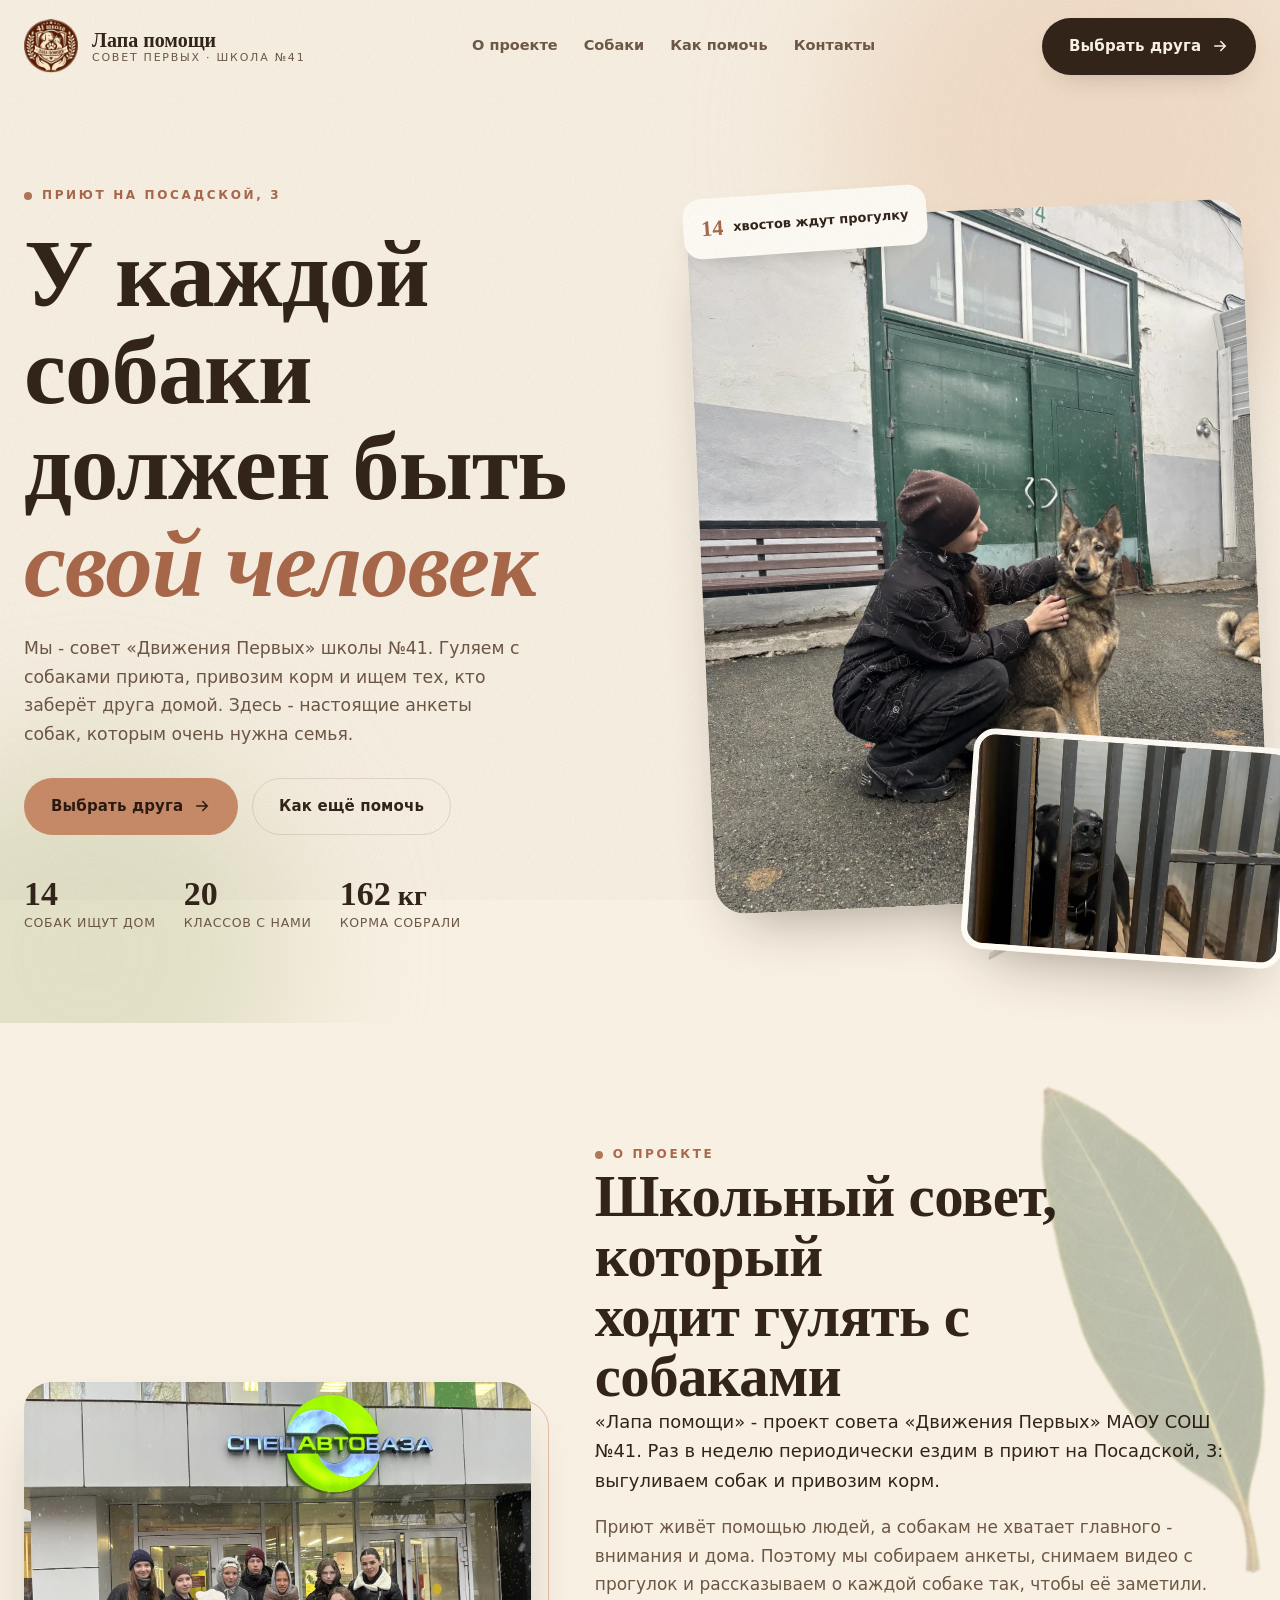
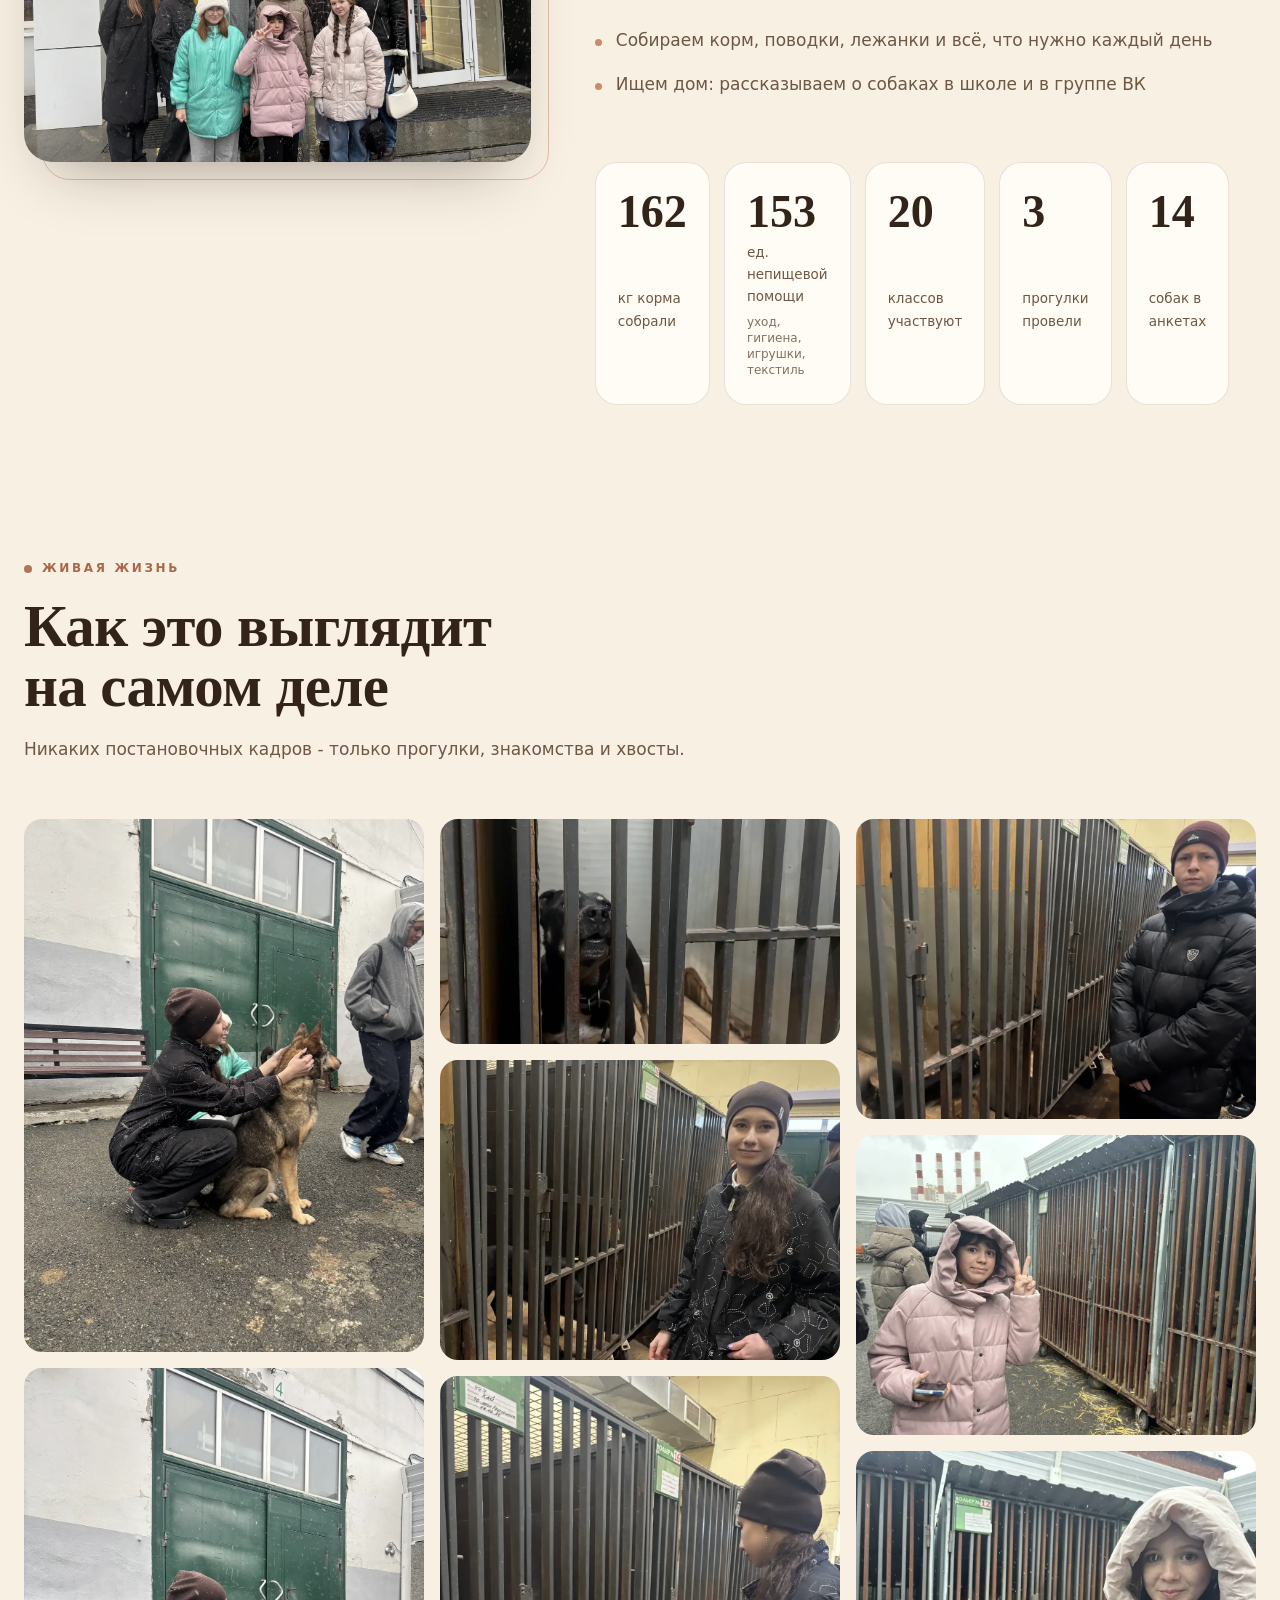
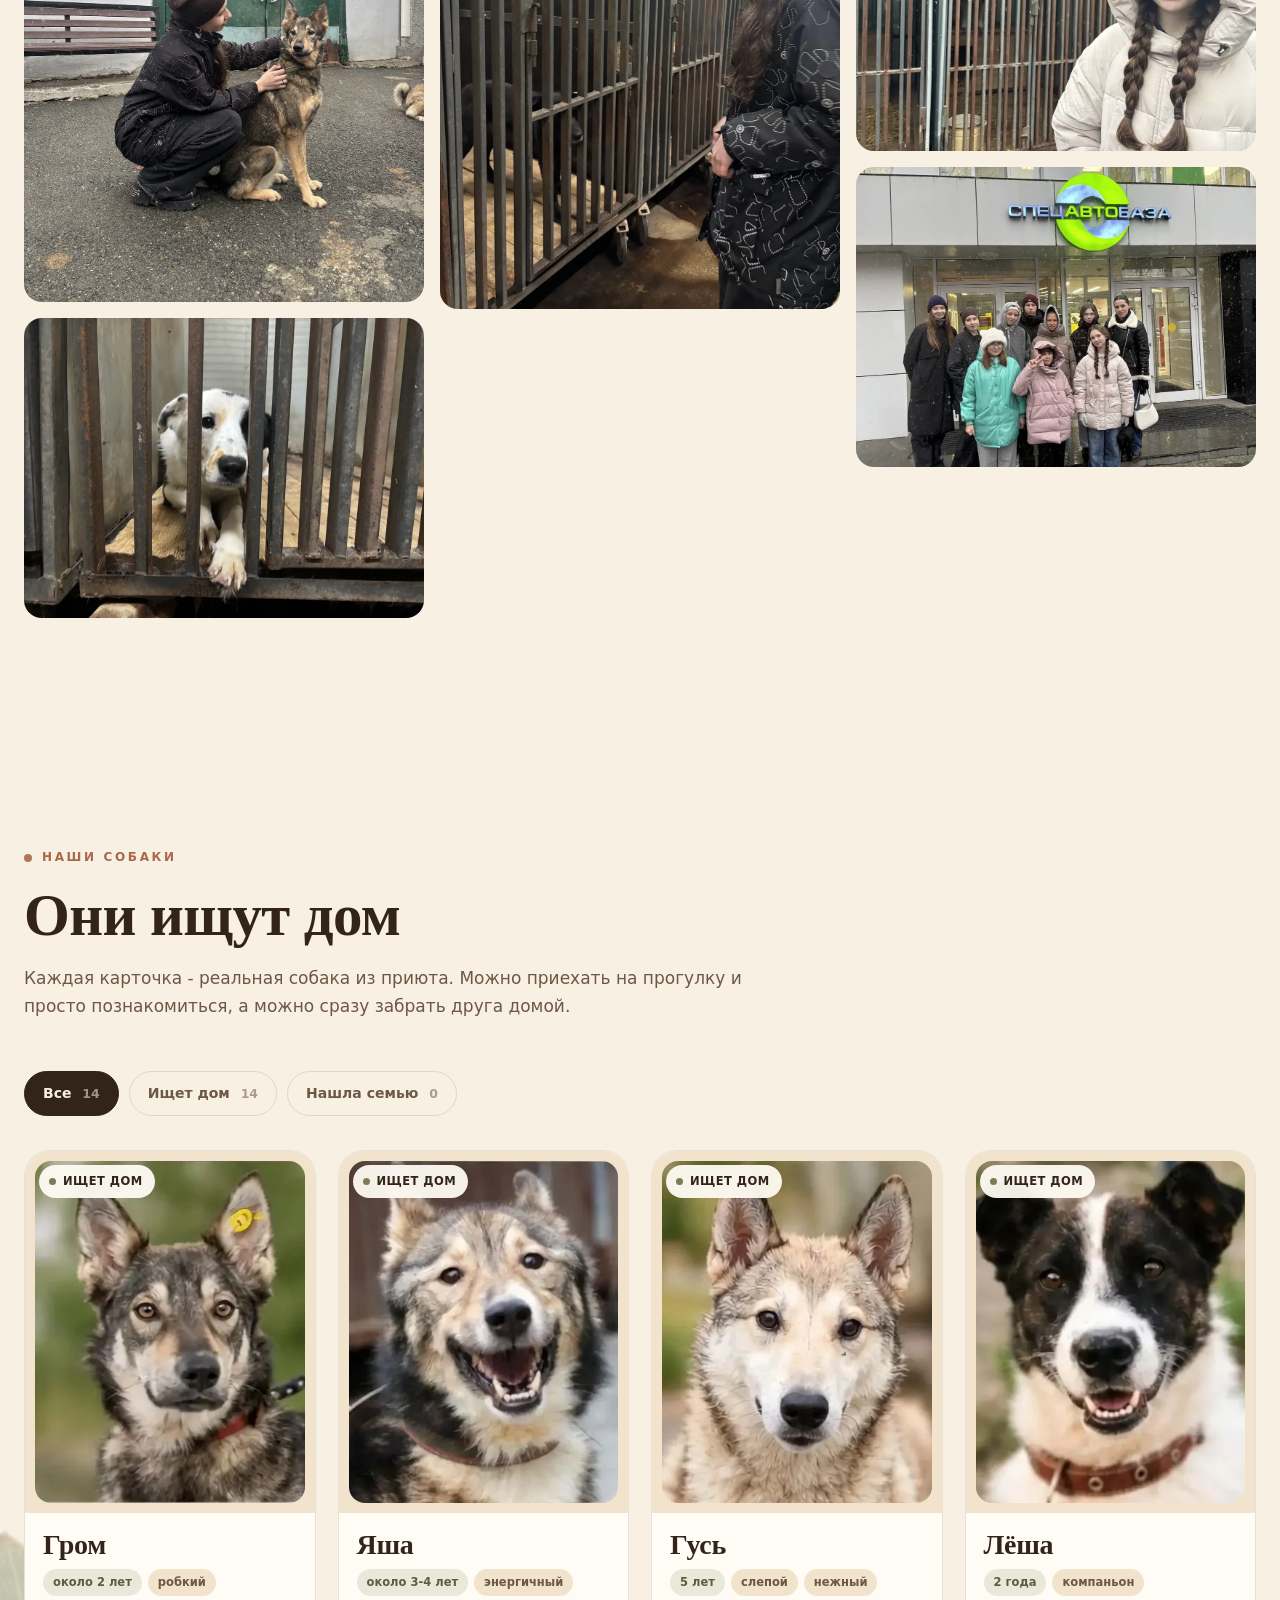
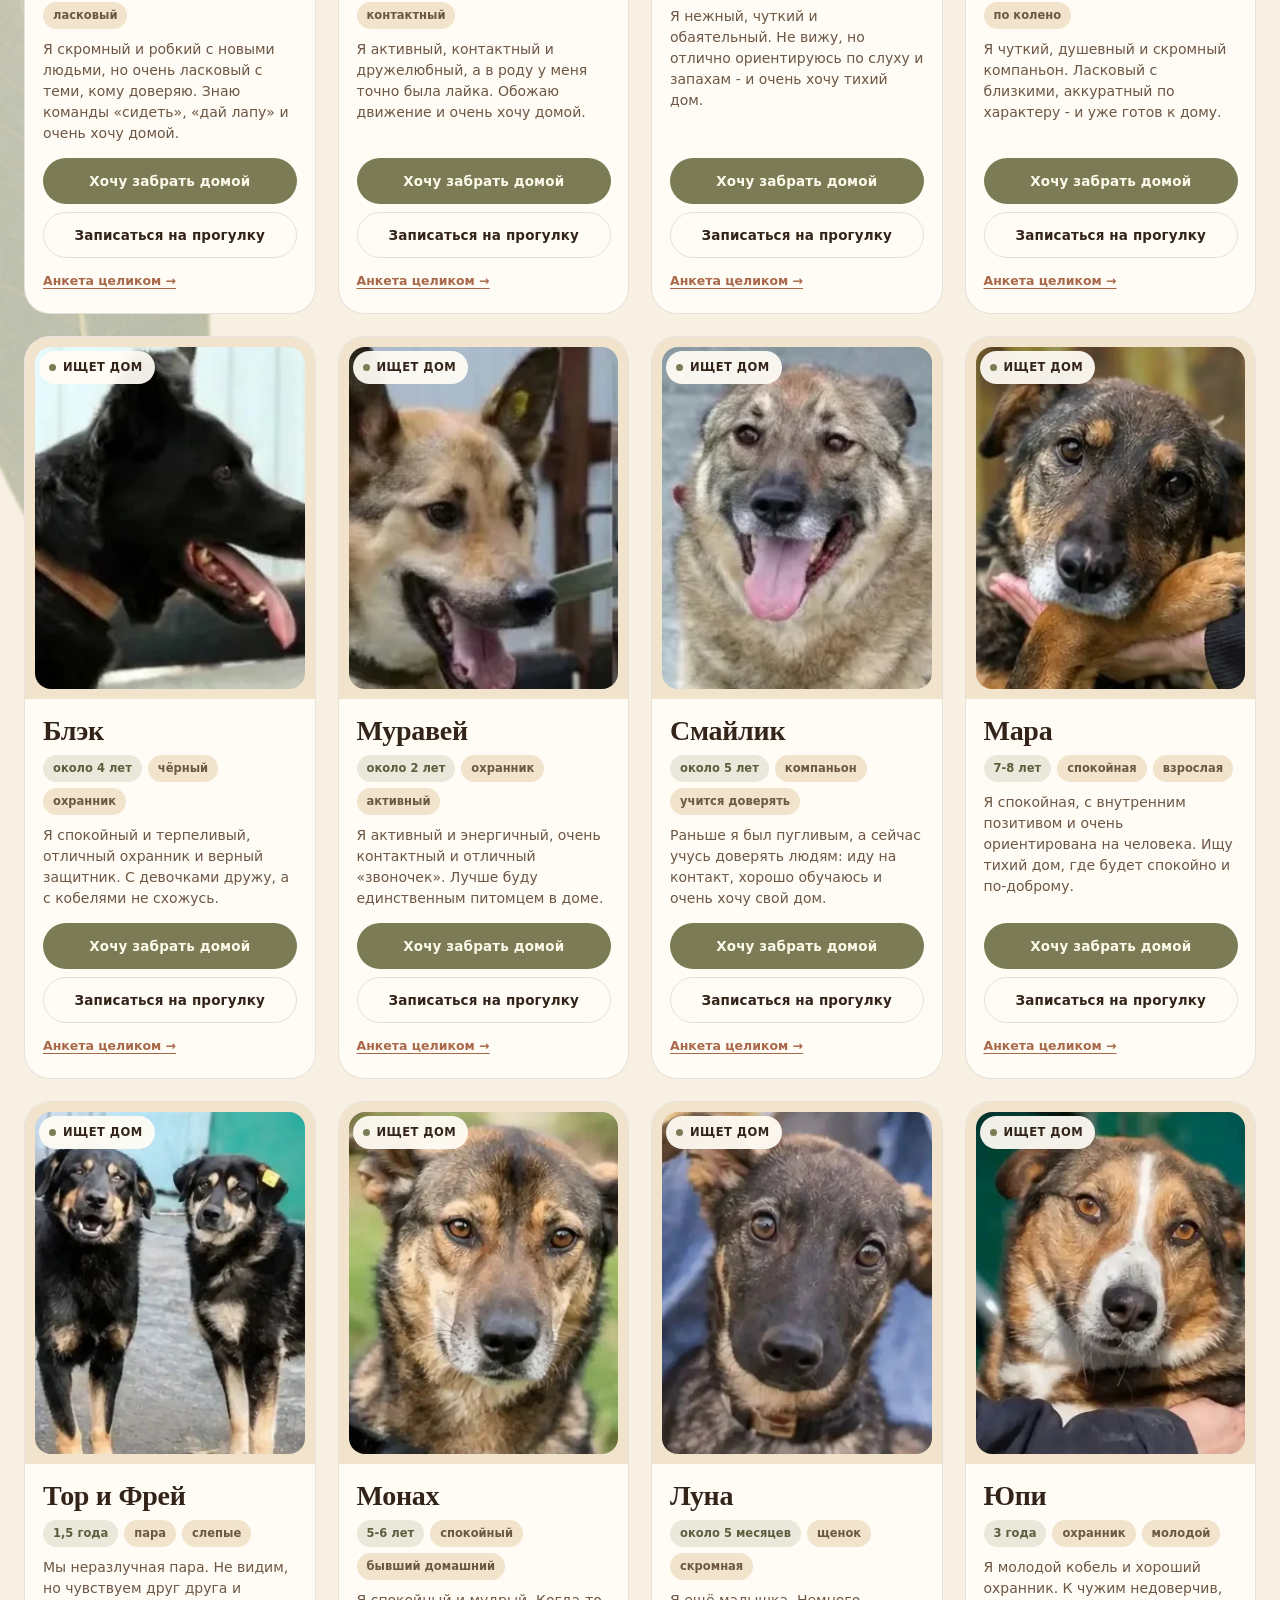
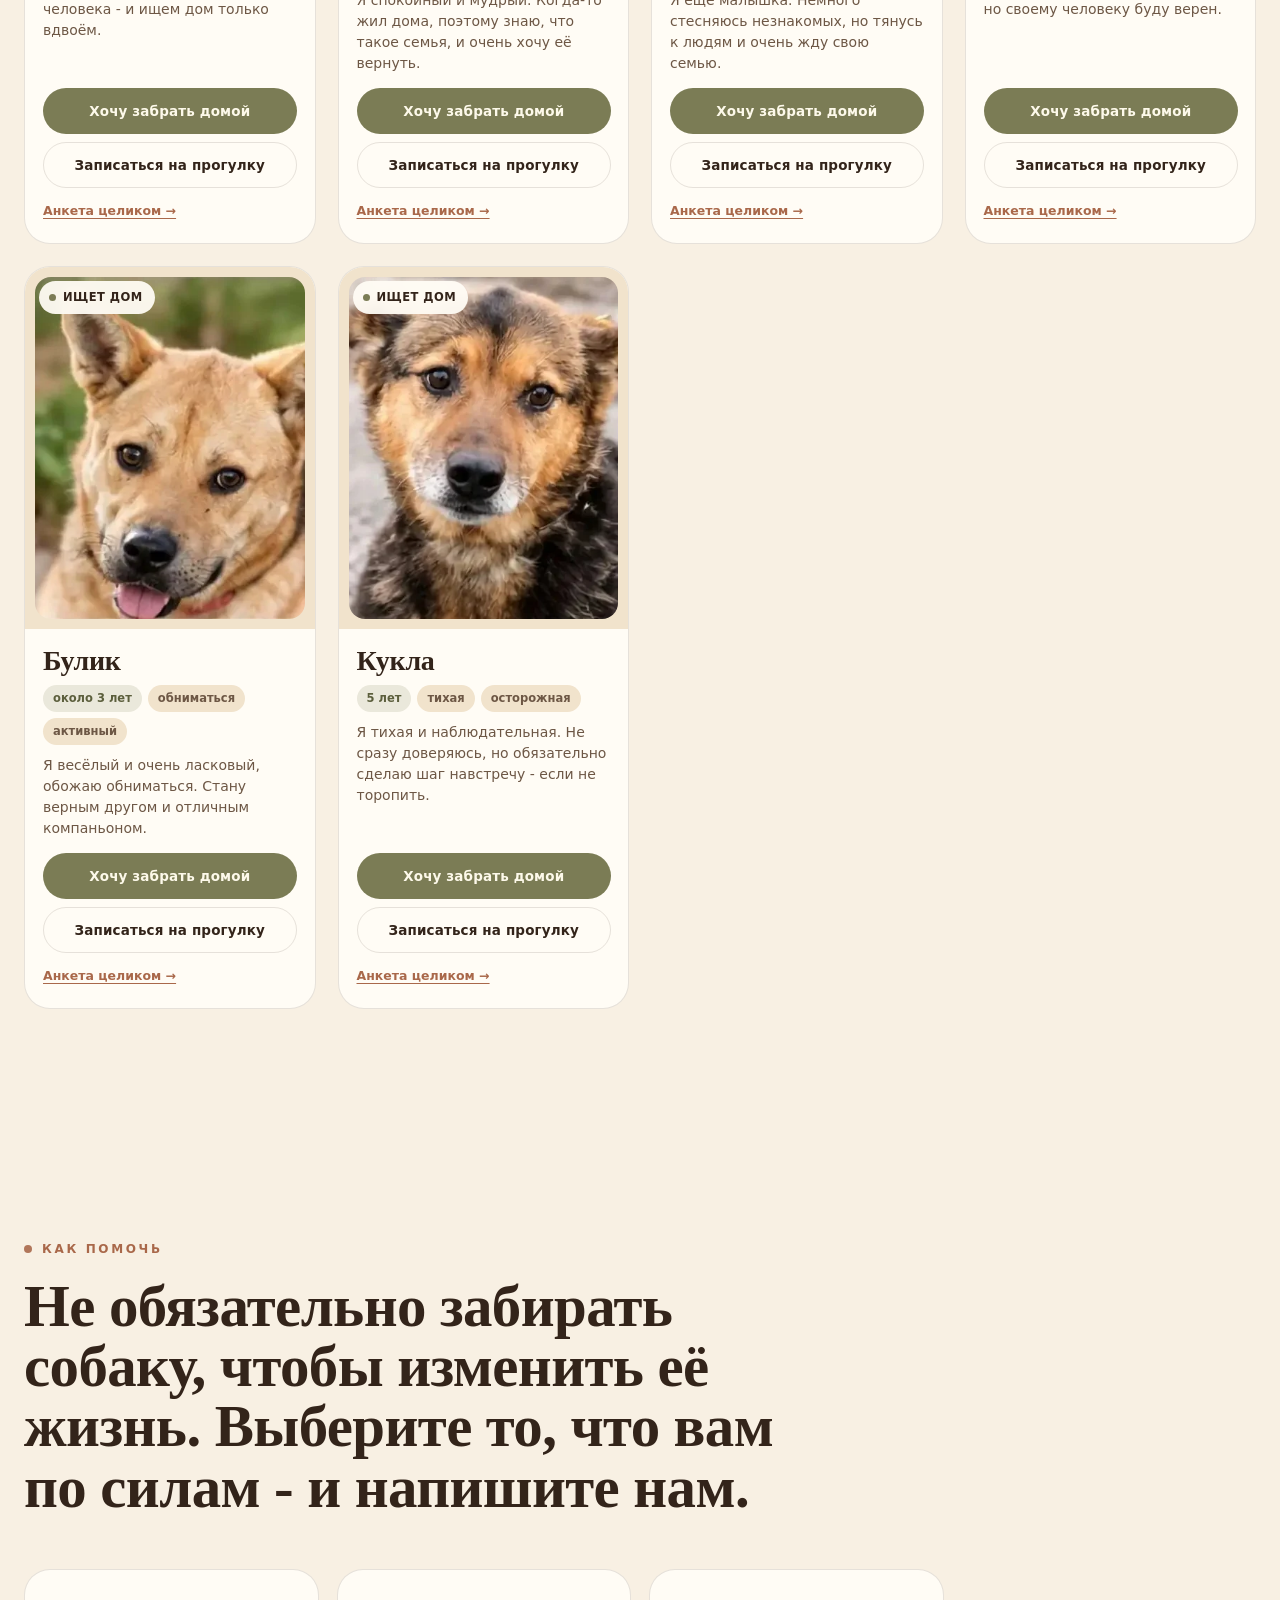
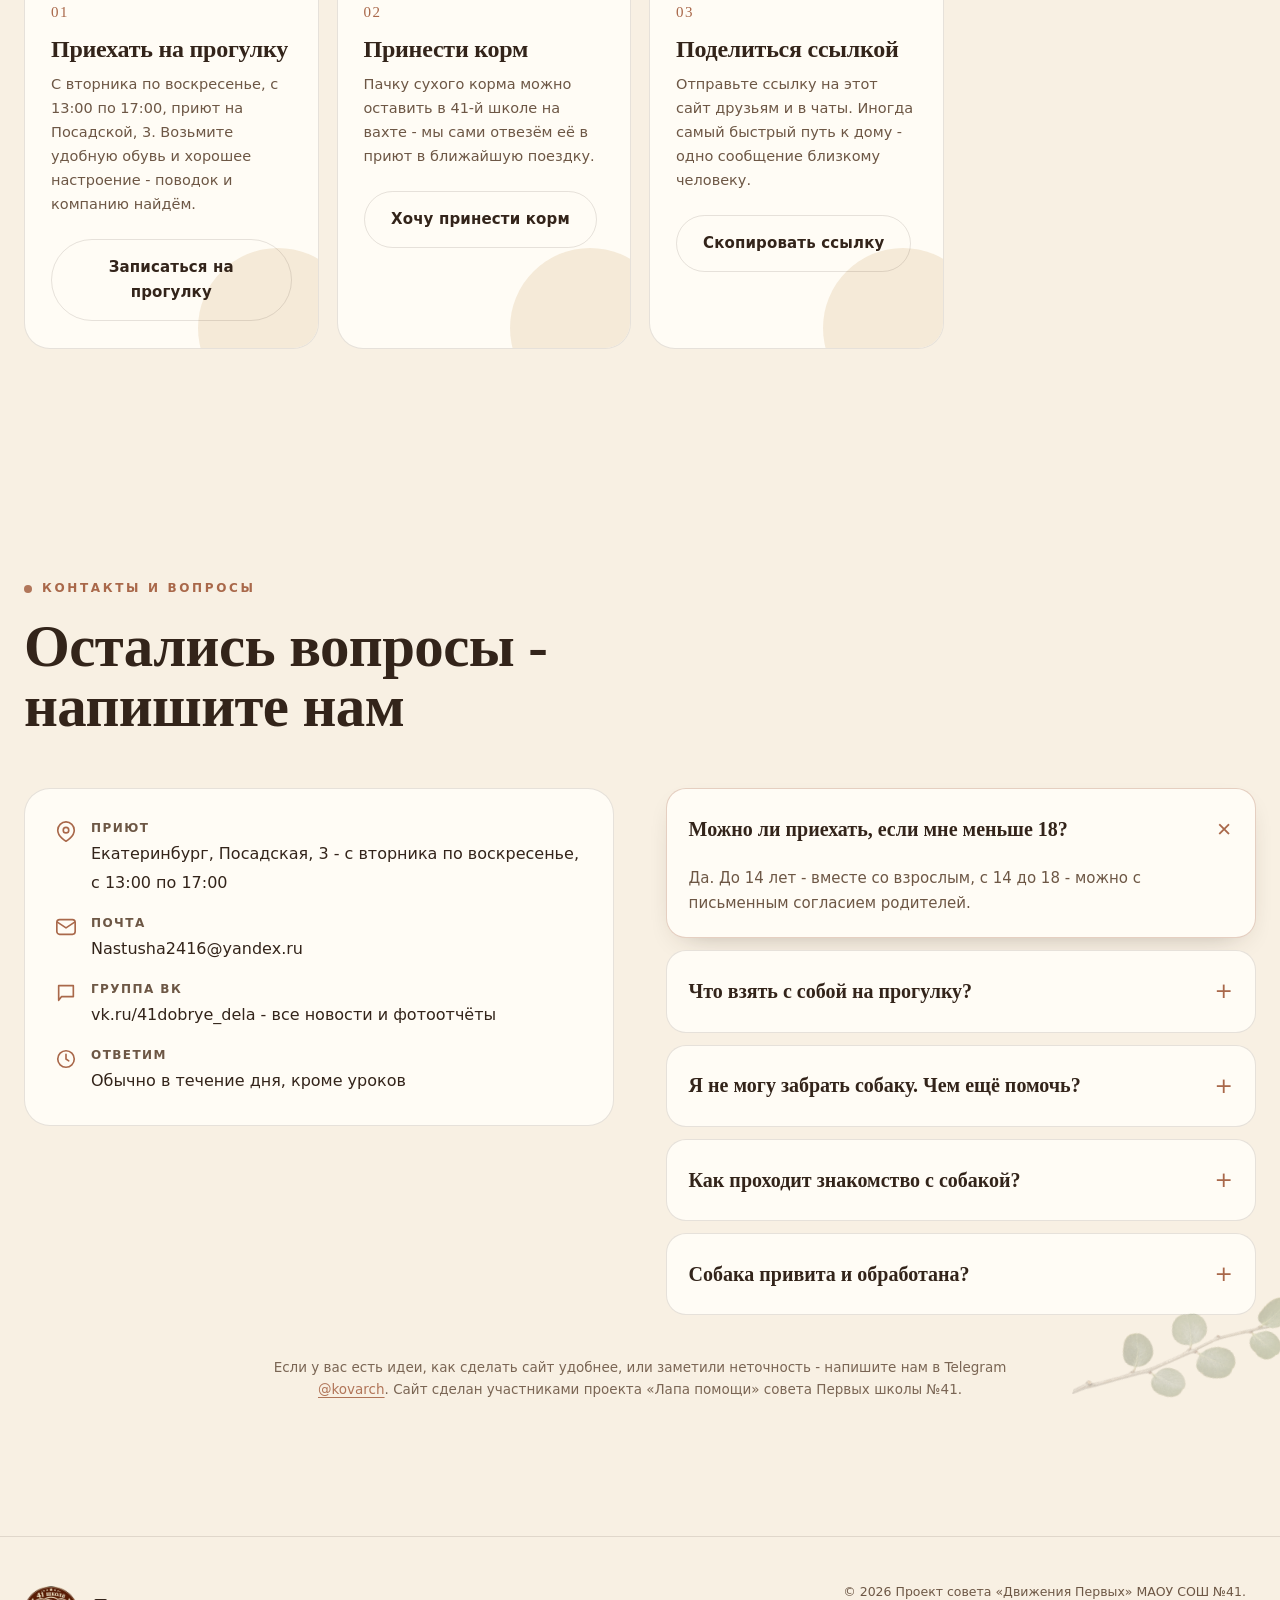
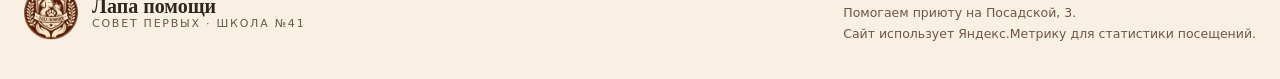
==== index.html @ 5646bf42 "Add files via upload" ====
﻿<!DOCTYPE html>
<html lang="ru">
<head>
<meta charset="utf-8">
<meta name="viewport" content="width=device-width, initial-scale=1">
<title>Школа №41 Лапа помощи, Екатеринбург</title>
<meta name="description" content="Школа №41 Лапа помощи в Екатеринбурге - проект совета «Движения Первых» МАОУ СОШ №41: помогаем приюту на Посадской, 3, гуляем с собаками, привозим корм и ищем им дом. Анкеты собак, запись на прогулку и советы для тех, кто только думает о собаке.">
<meta name="theme-color" content="#f8f0e3">
<meta name="google-site-verification" content="WAxcz7Kl1w4xrKuDSl2RvBa8a8Se0NO5-Vwg6_RZpw0">
<meta property="og:type" content="website">
<meta property="og:title" content="Школа №41 Лапа помощи, Екатеринбург">
<meta property="og:description" content="Знакомьтесь с собаками приюта на Посадской, 3, записывайтесь на прогулку и помогайте выбрать друга.">
<meta property="og:image" content="hero-1.webp">
<link rel="canonical" href="https://krows.ru/">
<meta property="og:url" content="https://krows.ru/">
<link rel="icon" type="image/png" href="emblem-64.png">
<link rel="apple-touch-icon" href="emblem-192.png">
<link rel="preload" href="playfair-cyr.woff2" as="font" type="font/woff2" crossorigin>
<link rel="preload" href="manrope-cyr.woff2" as="font" type="font/woff2" crossorigin>
<link rel="stylesheet" href="style.css">
<script type="application/ld+json">{
  "@context": "https://schema.org",
  "@graph": [
    {
      "@type": "Organization",
      "name": "Лапа помощи",
      "alternateName": "Школа 41 Лапа помощи Екатеринбург",
      "url": "https://krows.ru/",
      "logo": "https://krows.ru/emblem.png",
      "description": "Проект совета «Движения Первых» МАОУ СОШ №41: помощь приюту на Посадской, 3 и поиск дома для собак.",
      "sameAs": [
        "https://vk.ru/41dobrye_dela"
      ],
      "address": {
        "@type": "PostalAddress",
        "streetAddress": "Посадская, 3",
        "addressLocality": "Екатеринбург",
        "addressCountry": "RU"
      }
    },
    {
      "@type": "WebSite",
      "name": "Лапа помощи",
      "alternateName": "школа 41 лапа помощи Екатеринбург",
      "url": "https://krows.ru/",
      "inLanguage": "ru"
    }
  ]
}</script>
<!-- Yandex.Metrika counter -->
<script type="text/javascript">
    (function(m,e,t,r,i,k,a){
        m[i]=m[i]||function(){(m[i].a=m[i].a||[]).push(arguments)};
        m[i].l=1*new Date();
        for (var j = 0; j < document.scripts.length; j++) {if (document.scripts[j].src === r) { return; }}
        k=e.createElement(t),a=e.getElementsByTagName(t)[0],k.async=1,k.src=r,a.parentNode.insertBefore(k,a)
    })(window, document,'script','https://mc.yandex.ru/metrika/tag.js?id=114364407', 'ym');

    ym(114364407, 'init', {ssr:true, webvisor:true, clickmap:true, ecommerce:"dataLayer", referrer: document.referrer, url: location.href, accurateTrackBounce:true, trackLinks:true});
</script>
<noscript><div><img src="https://mc.yandex.ru/watch/114364407" style="position:absolute; left:-9999px;" alt="" /></div></noscript>
<!-- /Yandex.Metrika counter -->
</head>
<body>
<div class="progress" id="progress"></div>
<div class="grain" aria-hidden="true"></div>

<header class="header" id="header">
  <div class="wrap header__inner">
    <a class="brand" href="#top" aria-label="Лапа помощи, на главную">
      <img class="brand__mark" src="emblem.png" alt="Эмблема «Лапа помощи»" width="54" height="54" loading="eager">
      <span class="brand__text">
        <span class="brand__title">Лапа помощи</span>
        <span class="brand__sub">Совет Первых · школа №41</span>
      </span>
    </a>

    <nav class="nav" id="nav" aria-label="Главное меню">
      <a href="#about">О проекте</a>
      <a href="#dogs">Собаки</a>
      <a href="#help">Как помочь</a>
      <a href="#contacts">Контакты</a>
    </nav>

    <a class="btn btn--primary header__cta" href="#dogs">
      Выбрать друга
      <svg viewBox="0 0 24 24" fill="none" stroke="currentColor" stroke-width="2" stroke-linecap="round"><path d="M5 12h14M13 6l6 6-6 6"/></svg>
    </a>
    <button class="burger" id="burger" aria-label="Открыть меню" aria-expanded="false"><span></span></button>
  </div>
</header>

<main id="top">
  <section class="hero">
    <div class="hero__blob hero__blob--1" aria-hidden="true"></div>
    <div class="hero__blob hero__blob--2" aria-hidden="true"></div>
    <img class="leaf-img leaf-img--hero" src="leaf-2.png" alt="" aria-hidden="true" loading="lazy">
    <div class="wrap hero__grid">
      <div>
        <span class="eyebrow reveal">Приют на Посадской, 3</span>
        <h1 class="hero__title reveal reveal--d1">У каждой собаки<br>должен быть<br><em>свой человек</em></h1>
        <p class="hero__text reveal reveal--d2">Мы - совет «Движения Первых» школы №41. Гуляем с собаками приюта, привозим корм и ищем тех, кто заберёт друга домой. Здесь - настоящие анкеты собак, которым очень нужна семья.</p>
        <div class="hero__actions reveal reveal--d3">
          <a class="btn btn--clay" href="#dogs">
            Выбрать друга
            <svg viewBox="0 0 24 24" fill="none" stroke="currentColor" stroke-width="2" stroke-linecap="round"><path d="M5 12h14M13 6l6 6-6 6"/></svg>
          </a>
          <a class="btn btn--ghost" href="#help">Как ещё помочь</a>
        </div>
        <div class="hero__meta reveal reveal--d3">
          <div class="hero__meta-item"><span class="hero__meta-num" id="stat-dogs">8</span><span class="hero__meta-label">собак ищут дом</span></div>
          <div class="hero__meta-item"><span class="hero__meta-num">20</span><span class="hero__meta-label">классов с нами</span></div>
          <div class="hero__meta-item"><span class="hero__meta-num">162<small> кг</small></span><span class="hero__meta-label">корма собрали</span></div>
        </div>
      </div>

      <div class="collage reveal reveal--d2">
        <div class="collage__main">
          <img src="hero-1.webp" alt="Волонтёр гладит чёрную собаку во дворе приюта" width="1400" height="1867" fetchpriority="high">
        </div>
        <div class="collage__side">
          <img src="hero-2.webp" alt="Собака смотрит из-за решётки вольера" width="1400" height="788" loading="lazy">
        </div>
        <div class="collage__badge"><b>14</b> хвостов ждут прогулку</div>
      </div>
    </div>
  </section>

  <section class="section" id="about">
    <img class="leaf-img leaf-img--about" src="leaf-1.png" alt="" aria-hidden="true" loading="lazy">
    <div class="wrap">
      <div class="about">
        <div class="about__media reveal">
          <img src="about-team.webp" alt="Команда проекта у входа в приют" width="1500" height="1125" loading="lazy">
        </div>
        <div class="reveal reveal--d1">
          <span class="eyebrow">О проекте</span>
          <h2>Школьный совет, который<br>ходит гулять с собаками</h2>
          <p class="lead">«Лапа помощи» - проект совета «Движения Первых» МАОУ СОШ №41. Раз в неделю периодически ездим в приют на Посадской, 3: выгуливаем собак и привозим корм.</p>
          <p>Приют живёт помощью людей, а собакам не хватает главного - внимания и дома. Поэтому мы собираем анкеты, снимаем видео с прогулок и рассказываем о каждой собаке так, чтобы её заметили.</p>
          <ul class="about__list">
            <li><span class="dot" aria-hidden="true"></span><span>Собираем корм, поводки, лежанки и всё, что нужно каждый день</span></li>
            <li><span class="dot" aria-hidden="true"></span><span>Ищем дом: рассказываем о собаках в школе и в группе ВК</span></li>
          </ul>
          <div class="stats">
            <div class="stat"><span class="stat__num" data-count="162">0</span><span class="stat__label">кг корма собрали</span></div>
            <div class="stat"><span class="stat__num" data-count="153">0</span><span class="stat__label">ед. непищевой помощи</span><span class="stat__hint">уход, гигиена, игрушки, текстиль</span></div>
            <div class="stat"><span class="stat__num" data-count="20">0</span><span class="stat__label">классов участвуют</span></div>
            <div class="stat"><span class="stat__num" data-count="3">0</span><span class="stat__label">прогулки провели</span></div>
            <div class="stat"><span class="stat__num" data-count="14">0</span><span class="stat__label">собак в анкетах</span></div>
          </div>
        </div>
      </div>
    </div>
  </section>

  <section class="section section--tight" id="video">
    <div class="wrap">
      <div class="section-head reveal">
        <span class="eyebrow">Живая жизнь</span>
        <h2>Как это выглядит<br>на самом деле</h2>
        <p>Никаких постановочных кадров - только прогулки, знакомства и хвосты.</p>
      </div>
      <div class="gallery" id="gallery"></div>
    </div>
  </section>

  <section class="section" id="dogs">
    <img class="leaf-img leaf-img--dogs" src="leaf-1.png" alt="" aria-hidden="true" loading="lazy">
    <div class="wrap">
      <div class="section-head reveal">
        <span class="eyebrow">Наши собаки</span>
        <h2>Они ищут дом</h2>
        <p>Каждая карточка - реальная собака из приюта. Можно приехать на прогулку и просто познакомиться, а можно сразу забрать друга домой.</p>
      </div>

      <div class="filters reveal" role="tablist" aria-label="Фильтр собак">
        <button class="chip is-active" data-filter="all" role="tab" aria-selected="true">Все <span id="count-all"></span></button>
        <button class="chip" data-filter="search" role="tab" aria-selected="false">Ищет дом <span id="count-search"></span></button>
        <button class="chip" data-filter="home" role="tab" aria-selected="false">Нашла семью <span id="count-home"></span></button>
      </div>

      <div class="dogs" id="dogsGrid"></div>
    </div>
  </section>

  <section class="section" id="help">
    <div class="wrap">
      <div class="section-head reveal">
        <span class="eyebrow">Как помочь</span>
        <h2>Не обязательно забирать собаку, чтобы изменить её жизнь. Выберите то, что вам по силам - и напишите нам.</h2>
      </div>
      <div class="help">
        <article class="help__card reveal">
          <span class="help__num">01</span>
          <h3>Приехать на прогулку</h3>
          <p>С вторника по воскресенье, с 13:00 по 17:00, приют на Посадской, 3. Возьмите удобную обувь и хорошее настроение - поводок и компанию найдём.</p>
          <button class="btn btn--ghost" data-open-form="walk">Записаться на прогулку</button>
        </article>
        <article class="help__card reveal reveal--d1">
          <span class="help__num">02</span>
          <h3>Принести корм</h3>
          <p>Пачку сухого корма можно оставить в 41-й школе на вахте - мы сами отвезём её в приют в ближайшую поездку.</p>
          <button class="btn btn--ghost" data-open-form="food">Хочу принести корм</button>
        </article>
        <article class="help__card reveal reveal--d2">
          <span class="help__num">03</span>
          <h3>Поделиться ссылкой</h3>
          <p>Отправьте ссылку на этот сайт друзьям и в чаты. Иногда самый быстрый путь к дому - одно сообщение близкому человеку.</p>
          <button class="btn btn--ghost" data-copy="https://krows.ru">Скопировать ссылку</button>
        </article>
      </div>
    </div>
  </section>

  <section class="section" id="contacts">
    <div class="wrap">
      <div class="section-head reveal">
        <span class="eyebrow">Контакты и вопросы</span>
        <h2>Остались вопросы -<br>напишите нам</h2>
      </div>
      <img class="leaf-img leaf-img--contacts" src="leaf-2.png" alt="" aria-hidden="true" loading="lazy">
      <div class="contacts">
        <div class="contact-card reveal">
          <div class="contact-row">
            <svg viewBox="0 0 24 24" fill="none" stroke="currentColor" stroke-width="1.8" stroke-linecap="round" stroke-linejoin="round"><path d="M21 10c0 7-9 12-9 12s-9-5-9-12a9 9 0 0 1 18 0Z"/><circle cx="12" cy="10" r="3"/></svg>
            <div><b>Приют</b><span>Екатеринбург, Посадская, 3 - с вторника по воскресенье, с 13:00 по 17:00</span></div>
          </div>
          <div class="contact-row">
            <svg viewBox="0 0 24 24" fill="none" stroke="currentColor" stroke-width="1.8" stroke-linecap="round" stroke-linejoin="round"><rect x="2" y="4" width="20" height="16" rx="3"/><path d="m3 7 9 6 9-6"/></svg>
            <div><b>Почта</b><span><a href="mailto:Nastusha2416@yandex.ru">Nastusha2416@yandex.ru</a></span></div>
          </div>
          <div class="contact-row">
            <svg viewBox="0 0 24 24" fill="none" stroke="currentColor" stroke-width="1.8" stroke-linecap="round" stroke-linejoin="round"><path d="M4 4h16v12H7l-3 4V4Z"/></svg>
            <div><b>Группа ВК</b><span><a href="https://vk.ru/41dobrye_dela" target="_blank" rel="noopener">vk.ru/41dobrye_dela</a> - все новости и фотоотчёты</span></div>
          </div>
          <div class="contact-row">
            <svg viewBox="0 0 24 24" fill="none" stroke="currentColor" stroke-width="1.8" stroke-linecap="round" stroke-linejoin="round"><circle cx="12" cy="12" r="9"/><path d="M12 7v5l3 2"/></svg>
            <div><b>Ответим</b><span>Обычно в течение дня, кроме уроков</span></div>
          </div>
        </div>

        <div class="faq reveal reveal--d1">
          <details open>
            <summary>Можно ли приехать, если мне меньше 18?</summary>
            <p>Да. До 14 лет - вместе со взрослым, с 14 до 18 - можно с письменным согласием родителей.</p>
          </details>
          <details>
            <summary>Что взять с собой на прогулку?</summary>
            <p>Удобную обувь, одежду, которую не жалко испачкать. Поводки и намордники у нас есть.</p>
          </details>
          <details>
            <summary>Я не могу забрать собаку. Чем ещё помочь?</summary>
            <p>Кормом, амуницией или поделиться ссылкой на сайт. Даже одна прогулка в неделю - это уже большая поддержка.</p>
          </details>
          <details>
            <summary>Как проходит знакомство с собакой?</summary>
            <p>Сначала прогулка на территории приюта, потом - встреча на нейтральной территории. Домой собака уезжает только после спокойного знакомства и договорённости с куратором.</p>
          </details>
          <details>
            <summary>Собака привита и обработана?</summary>
            <p>Да, все собаки в анкетах привиты и обработаны, большинство стерилизованы. Точный статус указан в карточке каждой собаки.</p>
          </details>
        </div>
      </div>

      <p class="feedback">Если у вас есть идеи, как сделать сайт удобнее, или заметили неточность - напишите нам в Telegram <a href="https://t.me/kovarch" target="_blank" rel="noopener">@kovarch</a>. Сайт сделан участниками проекта «Лапа помощи» совета Первых школы №41.</p>
    </div>
  </section>
</main>

<footer class="footer">
  <div class="wrap footer__inner">
    <a class="brand" href="#top" aria-label="Лапа помощи, на главную">
      <img class="brand__mark" src="emblem.png" alt="Эмблема «Лапа помощи»" width="54" height="54" loading="eager">
      <span class="brand__text">
        <span class="brand__title">Лапа помощи</span>
        <span class="brand__sub">Совет Первых · школа №41</span>
      </span>
    </a>
    <small>© <span id="year"></span> Проект совета «Движения Первых» МАОУ СОШ №41.<br>Помогаем приюту на Посадской, 3.<br>Сайт использует Яндекс.Метрику для статистики посещений.</small>
  </div>
</footer>

<div class="modal" id="dogModal" aria-hidden="true">
  <div class="modal__panel" role="dialog" aria-modal="true" aria-labelledby="dogModalTitle">
    <button class="modal__close" data-close aria-label="Закрыть">
      <svg viewBox="0 0 24 24" fill="none" stroke="currentColor" stroke-width="2" stroke-linecap="round"><path d="M6 6l12 12M18 6 6 18"/></svg>
    </button>
    <div class="sheet" id="dogSheet"></div>
  </div>
</div>

<div class="modal" id="formModal" aria-hidden="true">
  <div class="modal__panel modal__panel--narrow" role="dialog" aria-modal="true" aria-labelledby="formTitle">
    <button class="modal__close" data-close aria-label="Закрыть">
      <svg viewBox="0 0 24 24" fill="none" stroke="currentColor" stroke-width="2" stroke-linecap="round"><path d="M6 6l12 12M18 6 6 18"/></svg>
    </button>
    <form class="form" id="leadForm">
      <h3 id="formTitle" style="font-size:30px">Записаться на прогулку</h3>
      <p class="form__hint" id="formSub">Оставьте контакты - мы напишем и договоримся о встрече.</p>
      <div class="field">
        <label for="leadName">Как вас зовут</label>
        <input id="leadName" name="name" type="text" required autocomplete="name" placeholder="Имя и фамилия">
      </div>
      <div class="field">
        <label for="leadContact">Телефон</label>
        <input id="leadContact" name="contact" type="tel" required autocomplete="tel" placeholder="+7 900 000 00 00">
      </div>
      <div class="field">
        <label for="leadMsg">Комментарий</label>
        <textarea id="leadMsg" name="message" placeholder="Например: хотим познакомиться с Блэком в эту субботу"></textarea>
      </div>
      <button class="btn btn--clay btn--wide" type="submit">Отправить заявку</button>
      <p class="form__hint">Кнопка откроет Яндекс Почту с готовым письмом на Nastusha2416@yandex.ru - останется только нажать «Отправить». Текст заявки при этом копируется в буфер.</p>
    </form>
  </div>
</div>

<div class="lightbox" id="lightbox" aria-hidden="true">
  <button class="lightbox__close" data-close-lightbox aria-label="Закрыть фото">
    <svg viewBox="0 0 24 24" width="18" height="18" fill="none" stroke="currentColor" stroke-width="2" stroke-linecap="round"><path d="M6 6l12 12M18 6 6 18"/></svg>
  </button>
  <img id="lightboxImg" alt="">
</div>

<script src="app.js"></script>
</body>
</html>
---- style.css ----
﻿@font-face {
  font-family: "Playfair";
  src: url("../fonts/playfair-cyr.woff2") format("woff2");
  font-weight: 400 900;
  font-display: swap;
  unicode-range: U+0301, U+0400-045F, U+0490-0491, U+04B0-04B1, U+2116;
}
@font-face {
  font-family: "Playfair";
  src: url("../fonts/playfair-lat.woff2") format("woff2");
  font-weight: 400 900;
  font-display: swap;
  unicode-range: U+0000-00FF, U+0131, U+0152-0153, U+02BB-02BC, U+02C6, U+02DA, U+02DC, U+2000-206F, U+2074, U+20AC, U+2122, U+2191, U+2193, U+2212, U+2215, U+FEFF, U+FFFD;
}
@font-face {
  font-family: "Manrope";
  src: url("../fonts/manrope-cyr.woff2") format("woff2");
  font-weight: 200 800;
  font-display: swap;
  unicode-range: U+0301, U+0400-045F, U+0490-0491, U+04B0-04B1, U+2116;
}
@font-face {
  font-family: "Manrope";
  src: url("../fonts/manrope-lat.woff2") format("woff2");
  font-weight: 200 800;
  font-display: swap;
  unicode-range: U+0000-00FF, U+0131, U+0152-0153, U+02BB-02BC, U+02C6, U+02DA, U+02DC, U+2000-206F, U+2074, U+20AC, U+2122, U+2191, U+2193, U+2212, U+2215, U+FEFF, U+FFFD;
}

:root {
  --cream: #f8f0e3;
  --cream-deep: #f1e3cc;
  --paper: #fffcf5;
  --ink: #33241a;
  --ink-soft: #6d5745;
  --clay: #c98b69;
  --clay-deep: #a9684a;
  --olive: #7b7c55;
  --olive-deep: #5c5f3d;
  --sand: #e6cba9;
  --line: rgba(51, 36, 26, 0.12);
  --shadow-sm: 0 10px 30px -18px rgba(51, 36, 26, 0.45);
  --shadow-md: 0 30px 60px -30px rgba(51, 36, 26, 0.45);
  --radius: 26px;
  --sans: "Manrope", "Segoe UI", system-ui, sans-serif;
  --serif: "Playfair", "Times New Roman", Georgia, serif;
  --ease: cubic-bezier(0.22, 0.9, 0.24, 1);
}

* { box-sizing: border-box; }

html { scroll-behavior: smooth; overflow-x: hidden; }

body {
  margin: 0;
  background: var(--cream);
  color: var(--ink);
  font-family: var(--sans);
  font-size: 17px;
  line-height: 1.65;
  -webkit-font-smoothing: antialiased;
  overflow-x: hidden;
}

body.is-locked { overflow: hidden; }

img { max-width: 100%; display: block; }
a { color: inherit; text-decoration: none; }
button { font: inherit; color: inherit; cursor: pointer; }

.grain {
  position: fixed;
  inset: 0;
  pointer-events: none;
  z-index: 2;
  opacity: 0.35;
  mix-blend-mode: multiply;
  background-image: url("data:image/svg+xml,%3Csvg xmlns='http://www.w3.org/2000/svg' width='160' height='160'%3E%3Cfilter id='n'%3E%3CfeTurbulence type='fractalNoise' baseFrequency='0.85' numOctaves='3'/%3E%3CfeColorMatrix type='saturate' values='0'/%3E%3C/filter%3E%3Crect width='160' height='160' filter='url(%23n)' opacity='0.35'/%3E%3C/svg%3E");
}

.wrap {
  width: min(1240px, 100% - 48px);
  margin-inline: auto;
}

.eyebrow {
  display: inline-flex;
  align-items: center;
  gap: 10px;
  font-size: 12px;
  font-weight: 700;
  letter-spacing: 0.22em;
  text-transform: uppercase;
  color: var(--clay-deep);
}
.eyebrow::before {
  content: "";
  width: 8px;
  height: 8px;
  border-radius: 50%;
  background: currentColor;
  opacity: 0.9;
}

h1, h2, h3, h4 {
  font-family: var(--serif);
  font-weight: 600;
  line-height: 1.02;
  letter-spacing: -0.01em;
  margin: 0;
}

h1 { font-size: clamp(44px, 7.4vw, 96px); }
h2 { font-size: clamp(34px, 4.6vw, 60px); }
h3 { font-size: clamp(24px, 2.4vw, 32px); }

p { margin: 0 0 1em; color: var(--ink-soft); }
p.lead { font-size: clamp(17px, 1.4vw, 20px); color: var(--ink); }

.section { padding: clamp(72px, 9vw, 128px) 0; position: relative; overflow: hidden; }
.section-head { display: grid; gap: 18px; max-width: 760px; margin-bottom: clamp(36px, 4vw, 64px); }
.section-head p { margin: 0; }

.btn {
  display: inline-flex;
  align-items: center;
  justify-content: center;
  gap: 10px;
  padding: 15px 26px;
  border-radius: 999px;
  border: 1px solid transparent;
  font-weight: 700;
  font-size: 15px;
  letter-spacing: 0.01em;
  transition: transform 0.35s var(--ease), background 0.3s, color 0.3s, box-shadow 0.35s;
  will-change: transform;
}
.btn svg { width: 18px; height: 18px; }
.btn:hover { transform: translateY(-3px); }
.btn--primary { background: var(--ink); color: var(--cream); box-shadow: var(--shadow-sm); }
.btn--primary:hover { background: var(--clay-deep); }
.btn--clay { background: var(--clay); color: #2a1a11; }
.btn--clay:hover { background: var(--clay-deep); color: #fff8ee; }
.btn--olive { background: var(--olive); color: #fdf9ea; }
.btn--olive:hover { background: var(--olive-deep); }
.btn--ghost { background: transparent; border-color: var(--line); color: var(--ink); }
.btn--ghost:hover { border-color: var(--ink); background: rgba(51, 36, 26, 0.04); }
.btn--wide { width: 100%; }

.progress {
  position: fixed;
  top: 0;
  left: 0;
  height: 3px;
  width: 0;
  background: linear-gradient(90deg, var(--clay), var(--olive));
  z-index: 60;
}

.header {
  position: fixed;
  top: 0;
  left: 0;
  right: 0;
  z-index: 50;
  transition: background 0.4s, box-shadow 0.4s, padding 0.4s;
  padding: 18px 0;
}
.header.is-stuck {
  padding: 10px 0;
  background: rgba(248, 240, 227, 0.86);
  backdrop-filter: blur(14px);
  box-shadow: 0 1px 0 var(--line);
}
.header__inner { display: flex; align-items: center; gap: 28px; justify-content: space-between; }

.brand { display: flex; align-items: center; gap: 14px; }
.brand__mark { width: 54px; height: 54px; flex: none; transition: transform 0.6s var(--ease); }
.brand:hover .brand__mark { transform: rotate(-8deg) scale(1.04); }
.brand__text { display: grid; line-height: 1.15; }
.brand__title { font-family: var(--serif); font-size: 20px; font-weight: 700; }
.brand__sub { font-size: 11px; letter-spacing: 0.16em; text-transform: uppercase; color: var(--ink-soft); }

.nav { display: flex; gap: 26px; align-items: center; }
.nav a { position: relative; font-size: 14.5px; font-weight: 600; padding: 6px 0; color: var(--ink-soft); transition: color 0.25s; }
.nav a::after {
  content: "";
  position: absolute;
  left: 0; right: 100%; bottom: 0;
  height: 1.5px;
  background: var(--clay-deep);
  transition: right 0.35s var(--ease);
}
.nav a:hover { color: var(--ink); }
.nav a:hover::after { right: 0; }
.header__cta { display: inline-flex; }

.burger { display: none; width: 46px; height: 46px; border-radius: 50%; border: 1px solid var(--line); background: transparent; align-items: center; justify-content: center; }
.burger span { display: block; width: 18px; height: 1.6px; background: var(--ink); position: relative; }
.burger span::before, .burger span::after { content: ""; position: absolute; left: 0; width: 18px; height: 1.6px; background: var(--ink); }
.burger span::before { top: -5px; }
.burger span::after { top: 5px; }

.hero {
  position: relative;
  padding: clamp(120px, 15vw, 180px) 0 clamp(60px, 7vw, 100px);
  overflow: hidden;
}
.hero__blob {
  position: absolute;
  border-radius: 50%;
  filter: blur(70px);
  opacity: 0.55;
  pointer-events: none;
}
.hero__blob--1 { width: 520px; height: 520px; background: #eccdb1; top: -120px; right: -80px; }
.hero__blob--2 { width: 420px; height: 420px; background: #cfd2ad; bottom: -140px; left: -120px; }

.hero__grid {
  position: relative;
  display: grid;
  grid-template-columns: 1.05fr 0.95fr;
  gap: clamp(28px, 5vw, 72px);
  align-items: center;
}
.hero__title { margin: 18px 0 22px; }
.hero__title em { font-style: italic; color: var(--clay-deep); }
.hero__text { max-width: 46ch; font-size: clamp(16px, 1.35vw, 19px); }
.hero__actions { display: flex; flex-wrap: wrap; gap: 14px; margin-top: 30px; }
.hero__meta { display: flex; flex-wrap: wrap; gap: 28px; margin-top: 42px; }
.hero__meta-item { display: grid; gap: 2px; }
.hero__meta-num { font-family: var(--serif); font-size: 34px; font-weight: 700; line-height: 1; }
.hero__meta-label { font-size: 12.5px; letter-spacing: 0.06em; text-transform: uppercase; color: var(--ink-soft); }

.collage { position: relative; display: grid; gap: 16px; perspective: 1200px; }
.collage__main {
  position: relative;
  border-radius: 30px;
  overflow: hidden;
  aspect-ratio: 4 / 5;
  box-shadow: var(--shadow-md);
  transform: rotate(-2.5deg);
  transition: transform 0.9s var(--ease);
}
.collage__main img { width: 100%; height: 100%; object-fit: cover; }
.collage:hover .collage__main { transform: rotate(0deg) scale(1.01); }
.collage__side {
  position: absolute;
  right: -6%;
  bottom: -8%;
  width: 58%;
  border-radius: 22px;
  overflow: hidden;
  aspect-ratio: 16 / 11;
  box-shadow: var(--shadow-md);
  border: 6px solid var(--paper);
  transform: rotate(4deg);
  transition: transform 0.9s var(--ease);
}
.collage__side img { width: 100%; height: 100%; object-fit: cover; }
.collage:hover .collage__side { transform: rotate(1.5deg) translateY(-6px); }
.collage__badge {
  position: absolute;
  top: -18px;
  left: -18px;
  background: var(--paper);
  border-radius: 18px;
  padding: 12px 18px;
  display: flex;
  align-items: center;
  gap: 10px;
  font-size: 13px;
  font-weight: 700;
  box-shadow: var(--shadow-sm);
  transform: rotate(-4deg);
}
.collage__badge b { font-family: var(--serif); font-size: 22px; color: var(--clay-deep); }



.about { display: grid; grid-template-columns: 0.95fr 1.05fr; gap: clamp(28px, 5vw, 80px); align-items: center; }
.about__media { position: relative; }
.about__media img { border-radius: 28px; width: 100%; height: auto; aspect-ratio: 4 / 3; object-fit: cover; box-shadow: var(--shadow-md); }
.about__media::after {
  content: "";
  position: absolute;
  inset: 18px -18px -18px 18px;
  border: 1px solid var(--clay);
  border-radius: 28px;
  z-index: -1;
  opacity: 0.5;
}
.about__list { display: grid; gap: 16px; margin: 28px 0 0; padding: 0; list-style: none; }
.about__list li { display: flex; gap: 14px; align-items: baseline; color: var(--ink-soft); }
.dot { flex: none; width: 7px; height: 7px; border-radius: 50%; background: var(--clay); margin-top: 9px; }

.stats { display: grid; grid-template-columns: repeat(5, 1fr); gap: 14px; margin-top: clamp(40px, 5vw, 72px); }
.stat {
  background: var(--paper);
  border: 1px solid var(--line);
  border-radius: 22px;
  padding: 26px 22px;
  display: grid;
  gap: 6px;
  transition: transform 0.45s var(--ease), box-shadow 0.45s;
}
.stat:hover { transform: translateY(-6px); box-shadow: var(--shadow-sm); }
.stat__num { font-family: var(--serif); font-size: clamp(34px, 3.6vw, 48px); font-weight: 700; line-height: 1; }
.stat__label { font-size: 13.5px; color: var(--ink-soft); }

.video-grid { display: grid; grid-template-columns: repeat(4, 1fr); gap: 18px; }
.vcard {
  position: relative;
  border-radius: 22px;
  overflow: hidden;
  aspect-ratio: 3 / 4;
  background: #2b211a;
  box-shadow: var(--shadow-sm);
  cursor: pointer;
  transform: translateZ(0);
}
.vcard img { width: 100%; height: 100%; object-fit: cover; transition: transform 0.8s var(--ease), opacity 0.4s; }
.vcard:hover img { transform: scale(1.06); }
.vcard__play {
  position: absolute;
  inset: 0;
  display: grid;
  place-items: center;
  background: linear-gradient(to top, rgba(25, 17, 12, 0.66), rgba(25, 17, 12, 0.05) 55%);
  transition: background 0.4s;
}
.vcard:hover .vcard__play { background: linear-gradient(to top, rgba(25, 17, 12, 0.72), rgba(25, 17, 12, 0.12) 55%); }
.vcard__btn {
  width: 64px;
  height: 64px;
  border-radius: 50%;
  border: 1px solid rgba(255, 244, 230, 0.55);
  background: rgba(255, 244, 230, 0.14);
  backdrop-filter: blur(6px);
  display: grid;
  place-items: center;
  transition: transform 0.4s var(--ease), background 0.3s;
}
.vcard__btn svg { width: 20px; height: 20px; color: #fff6e9; margin-left: 3px; }
.vcard:hover .vcard__btn { transform: scale(1.08); background: rgba(255, 244, 230, 0.26); }
.vcard__cap {
  position: absolute;
  left: 16px;
  right: 16px;
  bottom: 14px;
  color: #fff6e9;
  font-size: 13px;
  display: flex;
  justify-content: space-between;
  gap: 10px;
  align-items: center;
}
.vcard__dur { font-size: 11.5px; letter-spacing: 0.08em; padding: 4px 9px; border-radius: 999px; background: rgba(20, 14, 10, 0.55); }
.vcard video { width: 100%; height: 100%; object-fit: cover; background: #000; }

.gallery { columns: 3; column-gap: 16px; margin-top: 56px; }
.gallery img {
  width: 100%;
  height: auto;
  display: block;
  margin-bottom: 16px;
  border-radius: 18px;
  cursor: zoom-in;
  break-inside: avoid;
  filter: saturate(0.94);
  opacity: 0;
  transform: translateY(26px);
  transition: opacity 0.8s var(--ease), transform 0.8s var(--ease), filter 0.4s;
}
.gallery img.is-in { opacity: 1; transform: none; }
.gallery img:hover { filter: saturate(1.06); }

.filters { display: flex; flex-wrap: wrap; gap: 10px; margin-bottom: 34px; }
.chip {
  padding: 10px 18px;
  border-radius: 999px;
  border: 1px solid var(--line);
  background: transparent;
  font-size: 14px;
  font-weight: 600;
  color: var(--ink-soft);
  transition: background 0.3s, color 0.3s, border-color 0.3s, transform 0.3s;
}
.chip:hover { transform: translateY(-2px); border-color: var(--ink); color: var(--ink); }
.chip.is-active { background: var(--ink); border-color: var(--ink); color: var(--cream); }
.chip span { opacity: 0.55; margin-left: 6px; font-size: 12.5px; }

.dogs { display: grid; grid-template-columns: repeat(4, 1fr); gap: 22px; }
.dog {
  position: relative;
  background: var(--paper);
  border: 1px solid var(--line);
  border-radius: var(--radius);
  overflow: hidden;
  display: flex;
  flex-direction: column;
  transition: transform 0.5s var(--ease), box-shadow 0.5s, border-color 0.4s;
}
.dog:hover { transform: translateY(-8px); box-shadow: var(--shadow-md); border-color: rgba(169, 104, 74, 0.35); }
.dog__media { position: relative; aspect-ratio: 4 / 5; overflow: hidden; background: var(--cream-deep); padding: 10px; }
.dog__media img { width: 100%; height: 100%; object-fit: cover; object-position: 50% 35%; border-radius: 16px; transition: transform 0.9s var(--ease); }
.dog:hover .dog__media img { transform: scale(1.05); }
.dog__status {
  position: absolute;
  top: 14px;
  left: 14px;
  display: inline-flex;
  align-items: center;
  gap: 7px;
  padding: 7px 12px 7px 10px;
  border-radius: 999px;
  background: rgba(255, 252, 245, 0.94);
  font-size: 11.5px;
  font-weight: 700;
  letter-spacing: 0.04em;
  text-transform: uppercase;
  backdrop-filter: blur(6px);
}
.dog__status i { width: 7px; height: 7px; border-radius: 50%; background: var(--olive); display: block; }
.dog__status--home i { background: var(--clay); }
.dog__body { padding: 18px 18px 20px; display: flex; flex-direction: column; gap: 10px; flex: 1; }
.dog__name { font-family: var(--serif); font-size: 28px; font-weight: 700; line-height: 1; }
.dog__tags { display: flex; flex-wrap: wrap; gap: 6px; }
.tag { font-size: 11.5px; padding: 4px 10px; border-radius: 999px; background: var(--cream-deep); color: var(--ink-soft); font-weight: 600; }
.tag--olive { background: rgba(123, 124, 85, 0.16); color: var(--olive-deep); }
.dog__desc { font-size: 14px; line-height: 1.5; color: var(--ink-soft); margin: 0; }
.dog__actions { display: grid; gap: 8px; margin-top: auto; padding-top: 4px; }
.dog__actions .btn { padding: 11px 16px; font-size: 13.5px; }
.dog__link { font-size: 12.5px; font-weight: 600; color: var(--clay-deep); background: none; border: 0; text-align: left; padding: 2px 0; text-decoration: underline; text-underline-offset: 3px; }
.dogs__empty { grid-column: 1 / -1; text-align: center; padding: 60px 20px; border: 1px dashed var(--line); border-radius: var(--radius); }
.dogs__empty h3 { margin-bottom: 8px; }

.help { display: grid; grid-template-columns: repeat(4, 1fr); gap: 18px; }
.help__card {
  position: relative;
  background: var(--paper);
  border: 1px solid var(--line);
  border-radius: var(--radius);
  padding: 30px 26px 28px;
  display: flex;
  flex-direction: column;
  gap: 12px;
  overflow: hidden;
  transition: transform 0.5s var(--ease), box-shadow 0.5s;
}
.help__card:hover { transform: translateY(-8px); box-shadow: var(--shadow-md); }
.help__card::before {
  content: "";
  position: absolute;
  inset: auto -40px -60px auto;
  width: 160px; height: 160px;
  border-radius: 50%;
  background: var(--cream-deep);
  opacity: 0.7;
  transition: transform 0.6s var(--ease);
}
.help__card:hover::before { transform: scale(1.25); }
.help__num { font-family: var(--serif); font-size: 15px; color: var(--clay-deep); letter-spacing: 0.1em; }
.help__card h3 { font-size: 24px; position: relative; }
.help__card p { font-size: 14.5px; margin: 0; position: relative; }
.help__card .btn { margin-top: 10px; align-self: flex-start; position: relative; }

.fair {
  position: relative;
  border-radius: 34px;
  overflow: hidden;
  background: var(--ink);
  color: var(--cream);
  padding: clamp(34px, 5vw, 68px);
  display: grid;
  grid-template-columns: 1.1fr 0.9fr;
  gap: clamp(26px, 4vw, 60px);
  align-items: center;
}
.fair::before {
  content: "";
  position: absolute;
  inset: 0;
  background: radial-gradient(120% 90% at 90% 10%, rgba(201, 139, 105, 0.4), transparent 60%);
  pointer-events: none;
}
.fair h2 { color: var(--cream); }
.fair p { color: rgba(248, 240, 227, 0.72); }
.fair__list { display: grid; gap: 12px; margin: 22px 0 28px; padding: 0; list-style: none; position: relative; }
.fair__list li { display: flex; gap: 12px; align-items: baseline; font-size: 15.5px; color: rgba(248, 240, 227, 0.8); }
.fair__list li::before { content: "✦"; color: var(--clay); font-size: 12px; }
.fair__media { position: relative; border-radius: 24px; overflow: hidden; aspect-ratio: 4 / 5; }
.fair__media img { width: 100%; height: 100%; object-fit: cover; }
.fair__stamp {
  position: absolute;
  top: 16px;
  left: 16px;
  background: var(--cream);
  color: var(--ink);
  border-radius: 14px;
  padding: 8px 14px;
  font-size: 12px;
  font-weight: 800;
  letter-spacing: 0.08em;
  text-transform: uppercase;
}

.faq { display: grid; gap: 12px; max-width: 900px; }
.faq details {
  background: var(--paper);
  border: 1px solid var(--line);
  border-radius: 20px;
  padding: 4px 22px;
  transition: box-shadow 0.4s, border-color 0.4s;
}
.faq details[open] { box-shadow: var(--shadow-sm); border-color: rgba(169, 104, 74, 0.3); }
.faq summary {
  cursor: pointer;
  list-style: none;
  padding: 18px 0;
  font-family: var(--serif);
  font-size: 20px;
  font-weight: 600;
  display: flex;
  justify-content: space-between;
  gap: 18px;
  align-items: center;
}
.faq summary::-webkit-details-marker { display: none; }
.faq summary::after {
  content: "+";
  font-family: var(--sans);
  font-size: 22px;
  font-weight: 400;
  color: var(--clay-deep);
  transition: transform 0.35s var(--ease);
  flex: none;
}
.faq details[open] summary::after { transform: rotate(45deg); }
.faq p { font-size: 15px; margin: 0 0 18px; }

.contacts { display: grid; grid-template-columns: 1fr 1fr; gap: clamp(24px, 4vw, 56px); align-items: start; }
.contact-card { background: var(--paper); border: 1px solid var(--line); border-radius: var(--radius); padding: 30px; display: grid; gap: 18px; }
.contact-row { display: flex; gap: 14px; align-items: flex-start; }
.contact-row svg { width: 22px; height: 22px; flex: none; color: var(--clay-deep); margin-top: 2px; }
.contact-row b { display: block; font-size: 12px; text-transform: uppercase; letter-spacing: 0.12em; color: var(--ink-soft); font-weight: 700; }
.contact-row span { font-size: 16px; }

.footer { border-top: 1px solid var(--line); padding: 44px 0 34px; margin-top: 20px; }
.footer__inner { display: flex; flex-wrap: wrap; gap: 20px; justify-content: space-between; align-items: center; }
.footer small { color: var(--ink-soft); font-size: 12.5px; line-height: 1.7; max-width: 460px; }

.modal {
  position: fixed;
  inset: 0;
  z-index: 80;
  display: grid;
  place-items: center;
  padding: 20px;
  background: rgba(38, 26, 18, 0.55);
  backdrop-filter: blur(8px);
  opacity: 0;
  visibility: hidden;
  transition: opacity 0.35s, visibility 0.35s;
}
.modal.is-open { opacity: 1; visibility: visible; }
.modal__panel {
  position: relative;
  min-width: 0;
  background: var(--paper);
  border-radius: 28px;
  width: min(980px, 100%);
  max-height: 90vh;
  overflow: auto;
  transform: translateY(24px);
  transition: transform 0.45s var(--ease);
  box-shadow: 0 40px 90px -40px rgba(20, 12, 6, 0.7);
}
.modal.is-open .modal__panel { transform: translateY(0); }
.modal__panel--narrow { width: min(560px, 100%); }
.modal__close {
  position: absolute;
  top: 14px;
  right: 14px;
  width: 42px;
  height: 42px;
  border-radius: 50%;
  border: 0;
  background: rgba(255, 252, 245, 0.92);
  display: grid;
  place-items: center;
  z-index: 3;
  transition: transform 0.3s, background 0.3s;
}
.modal__close:hover { transform: rotate(90deg); background: var(--cream-deep); }
.modal__close svg { width: 16px; height: 16px; }

.sheet { display: grid; grid-template-columns: 1fr 1fr; }
.sheet__img { background: var(--cream-deep); position: relative; min-height: 420px; }
.sheet__img img { width: 100%; height: 100%; object-fit: cover; display: block; }
.sheet__body { padding: clamp(24px, 3vw, 40px); display: grid; gap: 14px; align-content: start; }
.sheet__body h3 { font-size: clamp(30px, 3.4vw, 42px); }
.sheet__traits { display: grid; gap: 10px; margin: 6px 0 4px; }
.trait { display: grid; grid-template-columns: 26px 1fr; gap: 10px; align-items: start; font-size: 14.5px; color: var(--ink-soft); }
.trait svg { width: 20px; height: 20px; color: var(--olive); margin-top: 2px; }
.trait b { color: var(--ink); font-weight: 700; }
.sheet__actions { display: grid; gap: 10px; margin-top: 8px; }

.sheet__tags { display: flex; flex-wrap: wrap; gap: 6px; }
.sheet__meta { display: flex; align-items: center; gap: 14px; flex-wrap: wrap; margin-top: 2px; }
.status-pill {
  display: inline-flex;
  align-items: center;
  gap: 7px;
  padding: 7px 13px 7px 11px;
  border-radius: 999px;
  background: var(--cream-deep);
  font-size: 11.5px;
  font-weight: 700;
  letter-spacing: 0.05em;
  text-transform: uppercase;
  color: var(--ink);
}
.status-pill i { width: 7px; height: 7px; border-radius: 50%; background: var(--olive); display: block; }
.status-pill--home { background: rgba(201, 139, 105, 0.2); }
.status-pill--home i { background: var(--clay-deep); }

.sheet__note { font-size: 12.5px; color: var(--ink-soft); margin: 0; }

.form { display: grid; gap: 14px; padding: clamp(24px, 3vw, 34px); }
.field { display: grid; gap: 6px; }
.field label { font-size: 12px; letter-spacing: 0.1em; text-transform: uppercase; font-weight: 700; color: var(--ink-soft); }
.field input, .field textarea {
  font: inherit;
  font-size: 15px;
  padding: 13px 15px;
  border-radius: 14px;
  border: 1px solid var(--line);
  background: #fff;
  color: var(--ink);
  outline: none;
  transition: border-color 0.25s, box-shadow 0.25s;
}
.field input:focus, .field textarea:focus { border-color: var(--clay); box-shadow: 0 0 0 3px rgba(201, 139, 105, 0.18); }
.field textarea { resize: vertical; min-height: 88px; }
.form__hint { font-size: 12.5px; color: var(--ink-soft); margin: 0; }

.lightbox {
  position: fixed;
  inset: 0;
  z-index: 90;
  background: rgba(24, 17, 12, 0.92);
  display: grid;
  place-items: center;
  padding: 4vh 4vw;
  opacity: 0;
  visibility: hidden;
  transition: opacity 0.3s, visibility 0.3s;
}
.lightbox.is-open { opacity: 1; visibility: visible; }
.lightbox img { max-width: 100%; max-height: 92vh; border-radius: 14px; box-shadow: 0 30px 80px rgba(0, 0, 0, 0.5); }
.lightbox__close { position: absolute; top: 22px; right: 22px; width: 46px; height: 46px; border-radius: 50%; border: 1px solid rgba(255, 246, 233, 0.4); background: transparent; color: #fff6e9; display: grid; place-items: center; }

.reveal { opacity: 1; transform: none; }
html.js .reveal { opacity: 0; transform: translateY(28px); transition: opacity 0.9s var(--ease), transform 0.9s var(--ease); }
html.js .reveal.is-in { opacity: 1; transform: none; }
.reveal--d1 { transition-delay: 0.08s; }
.reveal--d2 { transition-delay: 0.16s; }
.reveal--d3 { transition-delay: 0.24s; }

.paw-divider { display: flex; align-items: center; gap: 14px; justify-content: center; padding: 8px 0; color: var(--clay); opacity: 0.7; }
.paw-divider::before, .paw-divider::after { content: ""; height: 1px; flex: 1; background: var(--line); }
.paw-divider svg { width: 22px; height: 22px; }

@media (max-width: 1080px) {
  .dogs, .help, .video-grid { grid-template-columns: repeat(2, 1fr); }
  .stats { grid-template-columns: repeat(3, 1fr); }
  .about { grid-template-columns: 1fr; }
  .about__media { max-width: 520px; }
  .fair { grid-template-columns: 1fr; }
  .fair__media { max-width: 420px; aspect-ratio: 4 / 3; }
  .contacts { grid-template-columns: 1fr; }
}

@media (max-width: 860px) {
  .nav, .header__cta { display: none; }
  .burger { display: inline-flex; }
  .header.is-open .nav {
    display: grid;
    position: absolute;
    top: 100%;
    left: 12px;
    right: 12px;
    background: var(--paper);
    border-radius: 22px;
    padding: 20px 22px;
    gap: 6px;
    box-shadow: var(--shadow-md);
    border: 1px solid var(--line);
  }
  .header.is-open .nav a { padding: 10px 0; font-size: 16px; }
  .hero__grid { grid-template-columns: 1fr; }
  .collage { max-width: 440px; }
  .sheet { grid-template-columns: 1fr; }
  .sheet > * { min-width: 0; }
  .sheet__img { min-height: 0; padding: 12px; background: var(--cream); }
  .sheet__img img { width: 100%; height: auto; object-fit: contain; border-radius: 16px; }
  .modal__panel { overflow-x: hidden; }
}

@media (max-width: 620px) {
  body { font-size: 16px; }
  .wrap { width: calc(100% - 32px); }
  .dogs, .help, .video-grid, .stats { grid-template-columns: 1fr; }
  .video-grid { gap: 14px; }
  .vcard { aspect-ratio: 4 / 3; }
  .strip img { height: 180px; }
  .hero__meta { gap: 20px; }
  .dog__actions { grid-template-columns: 1fr 1fr; }
  .dog__actions .btn { padding: 11px 10px; font-size: 12.5px; }
  .modal { padding: 10px; }
  .fair { border-radius: 24px; }
}

.section--tight { padding-top: clamp(24px, 3vw, 44px); }

.leaf {
  position: absolute;
  pointer-events: none;
  fill: rgba(123, 124, 85, 0.13);
  z-index: 0;
  animation: leafFloat 14s ease-in-out infinite;
}
.leaf__vein { fill: none; stroke: rgba(123, 124, 85, 0.22); stroke-width: 1.2; stroke-linecap: round; }
.leaf--hero { width: 240px; height: 240px; left: -70px; bottom: 40px; transform: rotate(-14deg); }
.leaf--about { width: 190px; height: 190px; right: 4%; top: 30px; transform: rotate(24deg); animation-delay: -3s; }
.leaf--dogs { width: 220px; height: 220px; left: -60px; top: 26%; transform: rotate(8deg); animation-delay: -6s; }
.leaf--contacts { width: 200px; height: 200px; right: -50px; bottom: 10%; transform: rotate(-22deg); animation-delay: -9s; }
@keyframes leafFloat {
  0%, 100% { translate: 0 0; }
  50% { translate: 6px -14px; }
}

@media (max-width: 900px) {
  .gallery { columns: 2; }
  .leaf--hero, .leaf--dogs { width: 150px; height: 150px; }
  .leaf--about, .leaf--contacts { width: 130px; height: 130px; }
}
@media (max-width: 620px) {
  .gallery { columns: 1; margin-top: 36px; }
}


.deco {
  position: absolute;
  pointer-events: none;
  z-index: 0;
  color: var(--clay);
  animation: leafFloat 17s ease-in-out infinite;
}
.deco--bloom circle { fill: currentColor; }
.deco--bloom .deco__core { fill: var(--sand); }
.deco--leaf path:first-child { fill: currentColor; }
.deco--sprig path { fill: none; stroke: currentColor; stroke-width: 2; stroke-linecap: round; }
.deco--sprig ellipse { fill: currentColor; }

.deco--hero-bloom { width: 118px; height: 118px; left: 18px; bottom: 108px; opacity: 0.55; }
.deco--hero-leaf { width: 96px; height: 96px; right: -14px; top: 150px; color: var(--olive); opacity: 0.4; transform: rotate(22deg); animation-delay: -4s; }
.deco--about-sprig { width: 74px; height: 116px; right: 3%; bottom: 28px; color: #c9a066; opacity: 0.6; animation-delay: -6s; }
.deco--video-bloom { width: 92px; height: 92px; right: 5%; top: -26px; color: #d99e78; opacity: 0.5; animation-delay: -2s; }
.deco--dogs-leaf { width: 170px; height: 170px; right: -34px; top: 15%; color: var(--clay-deep); opacity: 0.2; transform: rotate(-14deg); animation-delay: -8s; }
.deco--help-sprig { width: 62px; height: 104px; left: 1%; bottom: 24px; color: #9aa06a; opacity: 0.55; animation-delay: -11s; }
.deco--contacts-bloom { width: 104px; height: 104px; left: 2%; top: 54px; opacity: 0.4; animation-delay: -5s; }

@media (max-width: 900px) {
  .deco--hero-leaf { width: 64px; height: 64px; top: 90px; }
  .deco--about-sprig, .deco--help-sprig { display: none; }
  .deco--video-bloom, .deco--contacts-bloom { width: 64px; height: 64px; }
  .deco--dogs-leaf { width: 110px; height: 110px; }
}

@media (prefers-reduced-motion: reduce) {
  *, *::before, *::after { animation-duration: 0.001ms !important; transition-duration: 0.001ms !important; }
  .reveal { opacity: 1; transform: none; }
  html { scroll-behavior: auto; }
}


.leaf-img {
  position: absolute;
  pointer-events: none;
  z-index: 0;
  opacity: 0.5;
  mix-blend-mode: multiply;
  filter: saturate(0.9);
}
.leaf-img--hero { width: 300px; right: -30px; bottom: 30px; transform: rotate(12deg); }
.leaf-img--about { width: 170px; right: 2%; top: 34px; transform: rotate(-24deg); opacity: 0.42; }
.leaf-img--dogs { width: 260px; left: -46px; top: 22%; transform: rotate(-8deg); opacity: 0.4; }
.leaf-img--contacts { width: 220px; right: -34px; bottom: 8%; transform: rotate(18deg); opacity: 0.38; }

.stat__hint { font-size: 12px; line-height: 1.35; color: var(--ink-soft); opacity: 0.85; }

.feedback {
  margin: 42px auto 0;
  max-width: 760px;
  text-align: center;
  font-size: 13.5px;
  line-height: 1.6;
  color: var(--ink-soft);
  opacity: 0.9;
}
.feedback a { color: var(--clay-deep); text-decoration: underline; text-underline-offset: 3px; }

@media (max-width: 900px) {
  .leaf-img--hero { width: 190px; right: -40px; bottom: 10px; }
  .leaf-img--about { width: 110px; }
  .leaf-img--dogs { width: 150px; left: -40px; }
  .leaf-img--contacts { width: 140px; }
}
@media (max-width: 620px) {
  .leaf-img--about, .leaf-img--dogs, .leaf-img--contacts { display: none; }
  .leaf-img--hero { width: 150px; opacity: 0.35; }
}
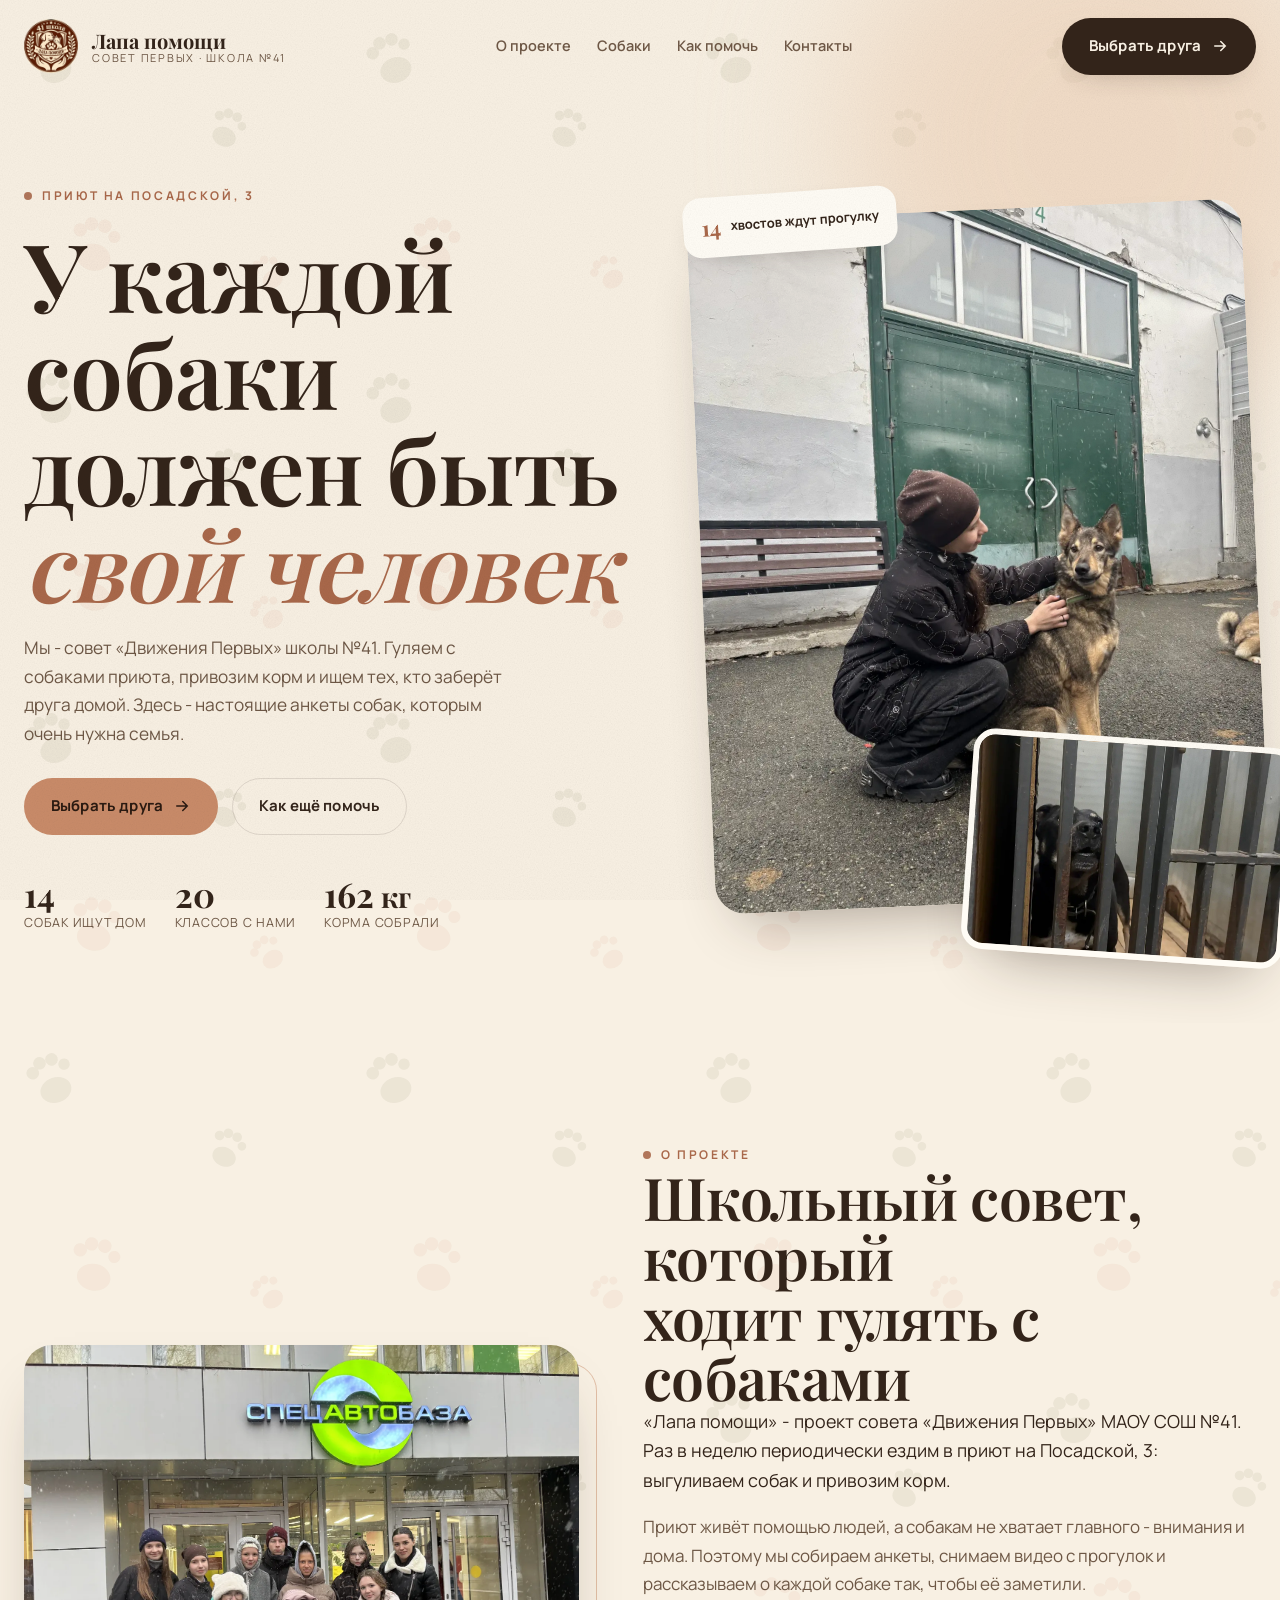
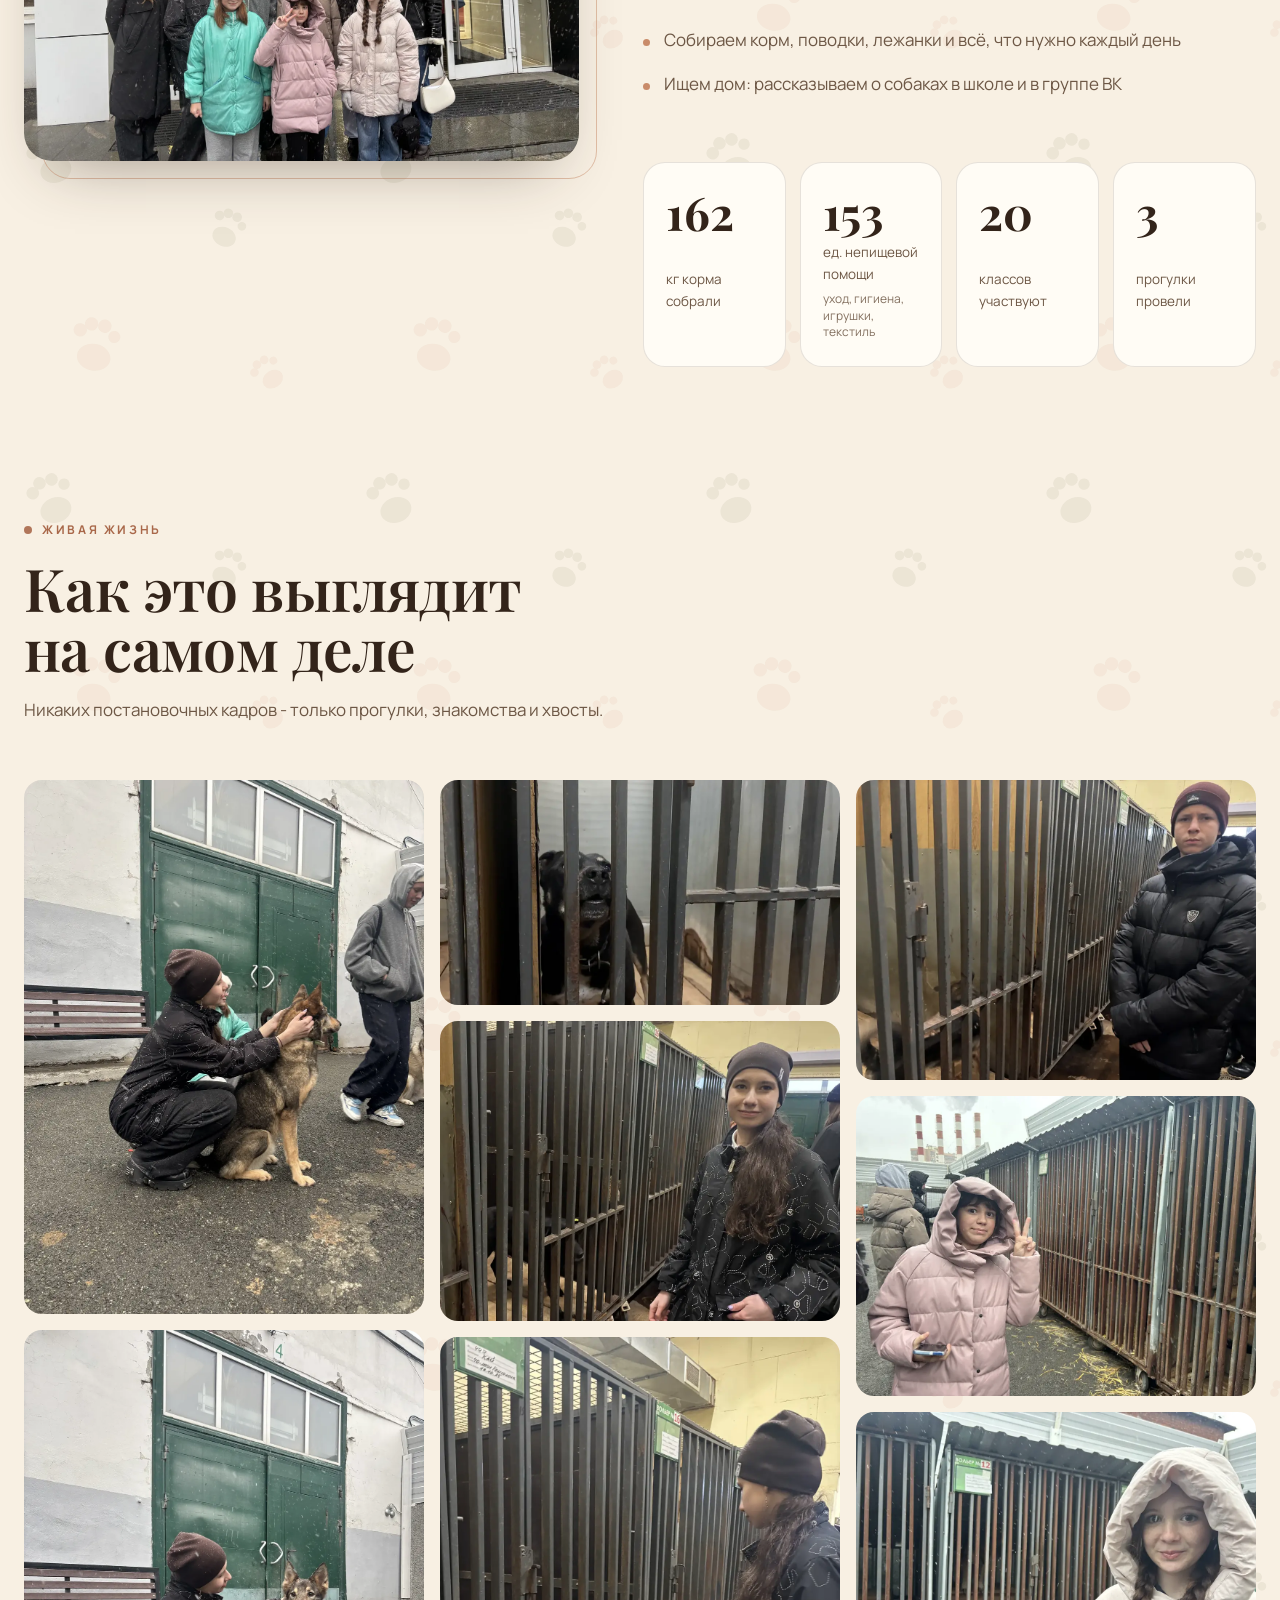
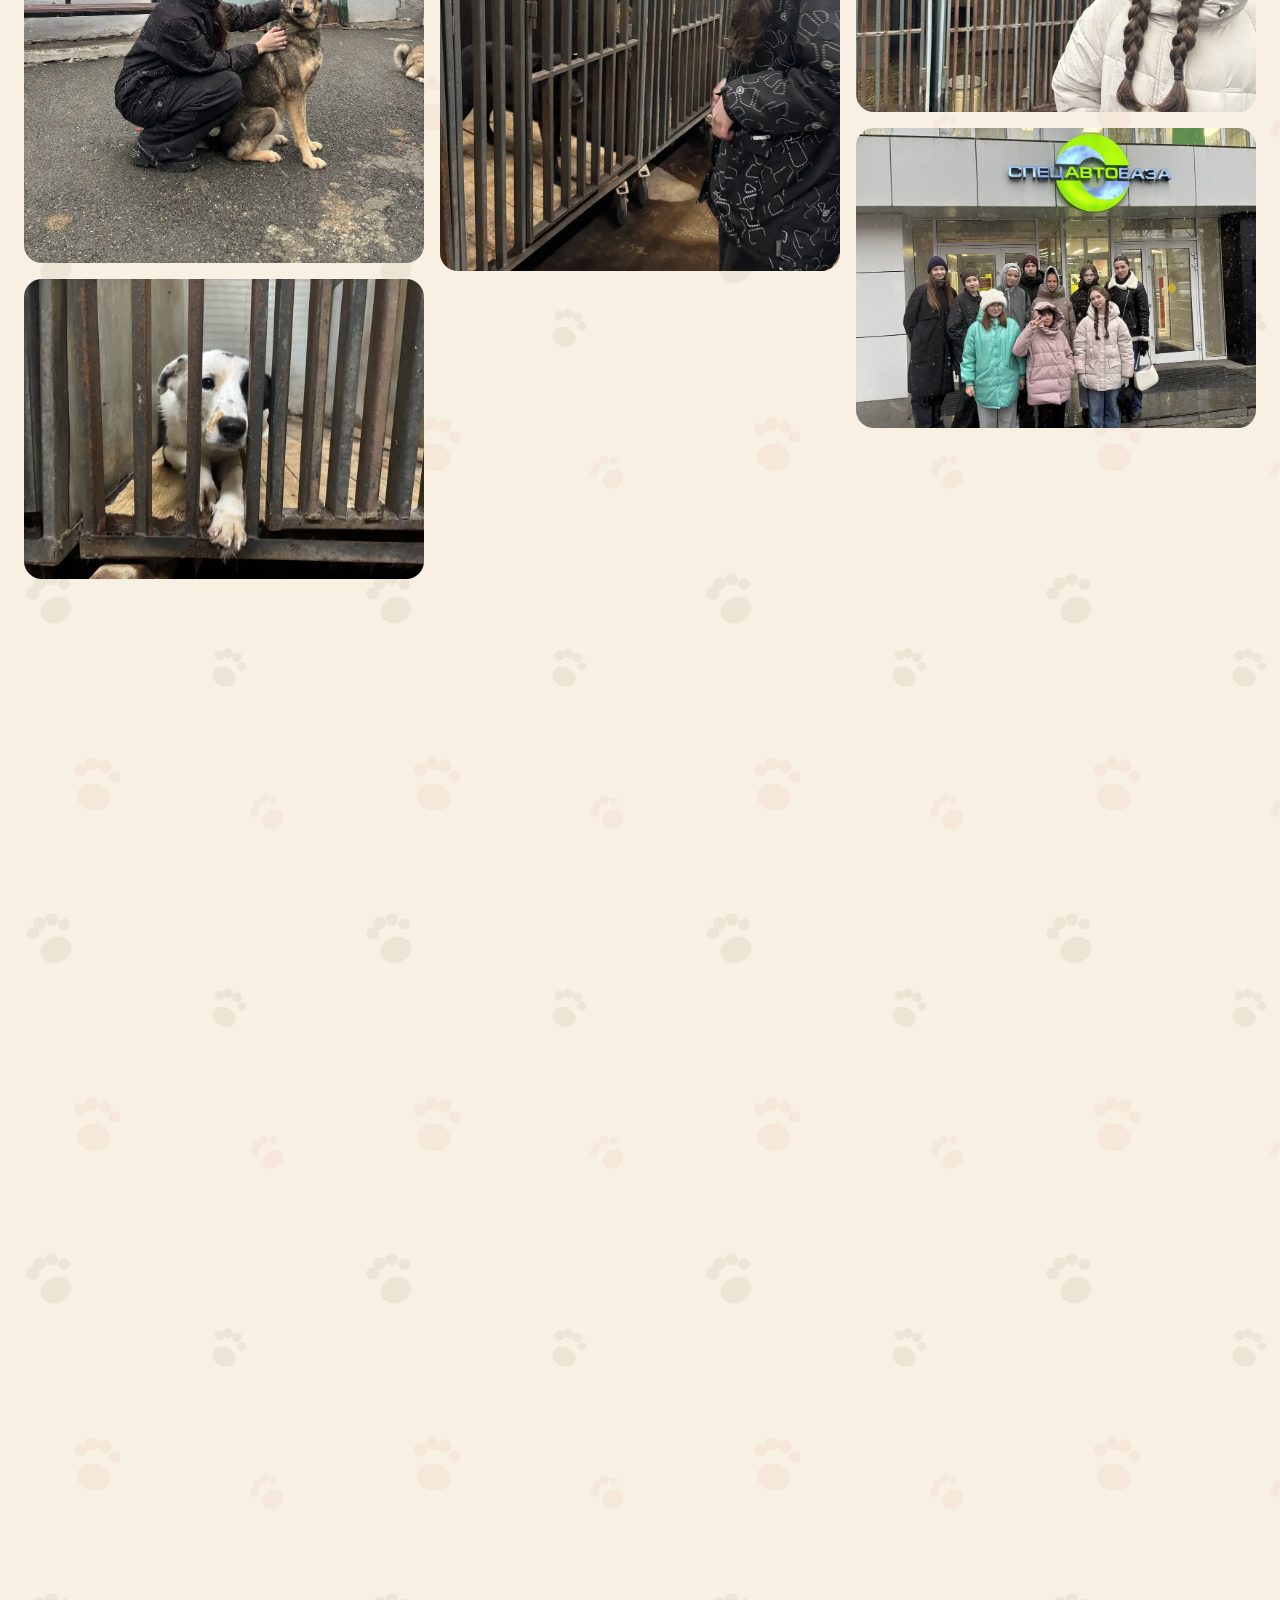
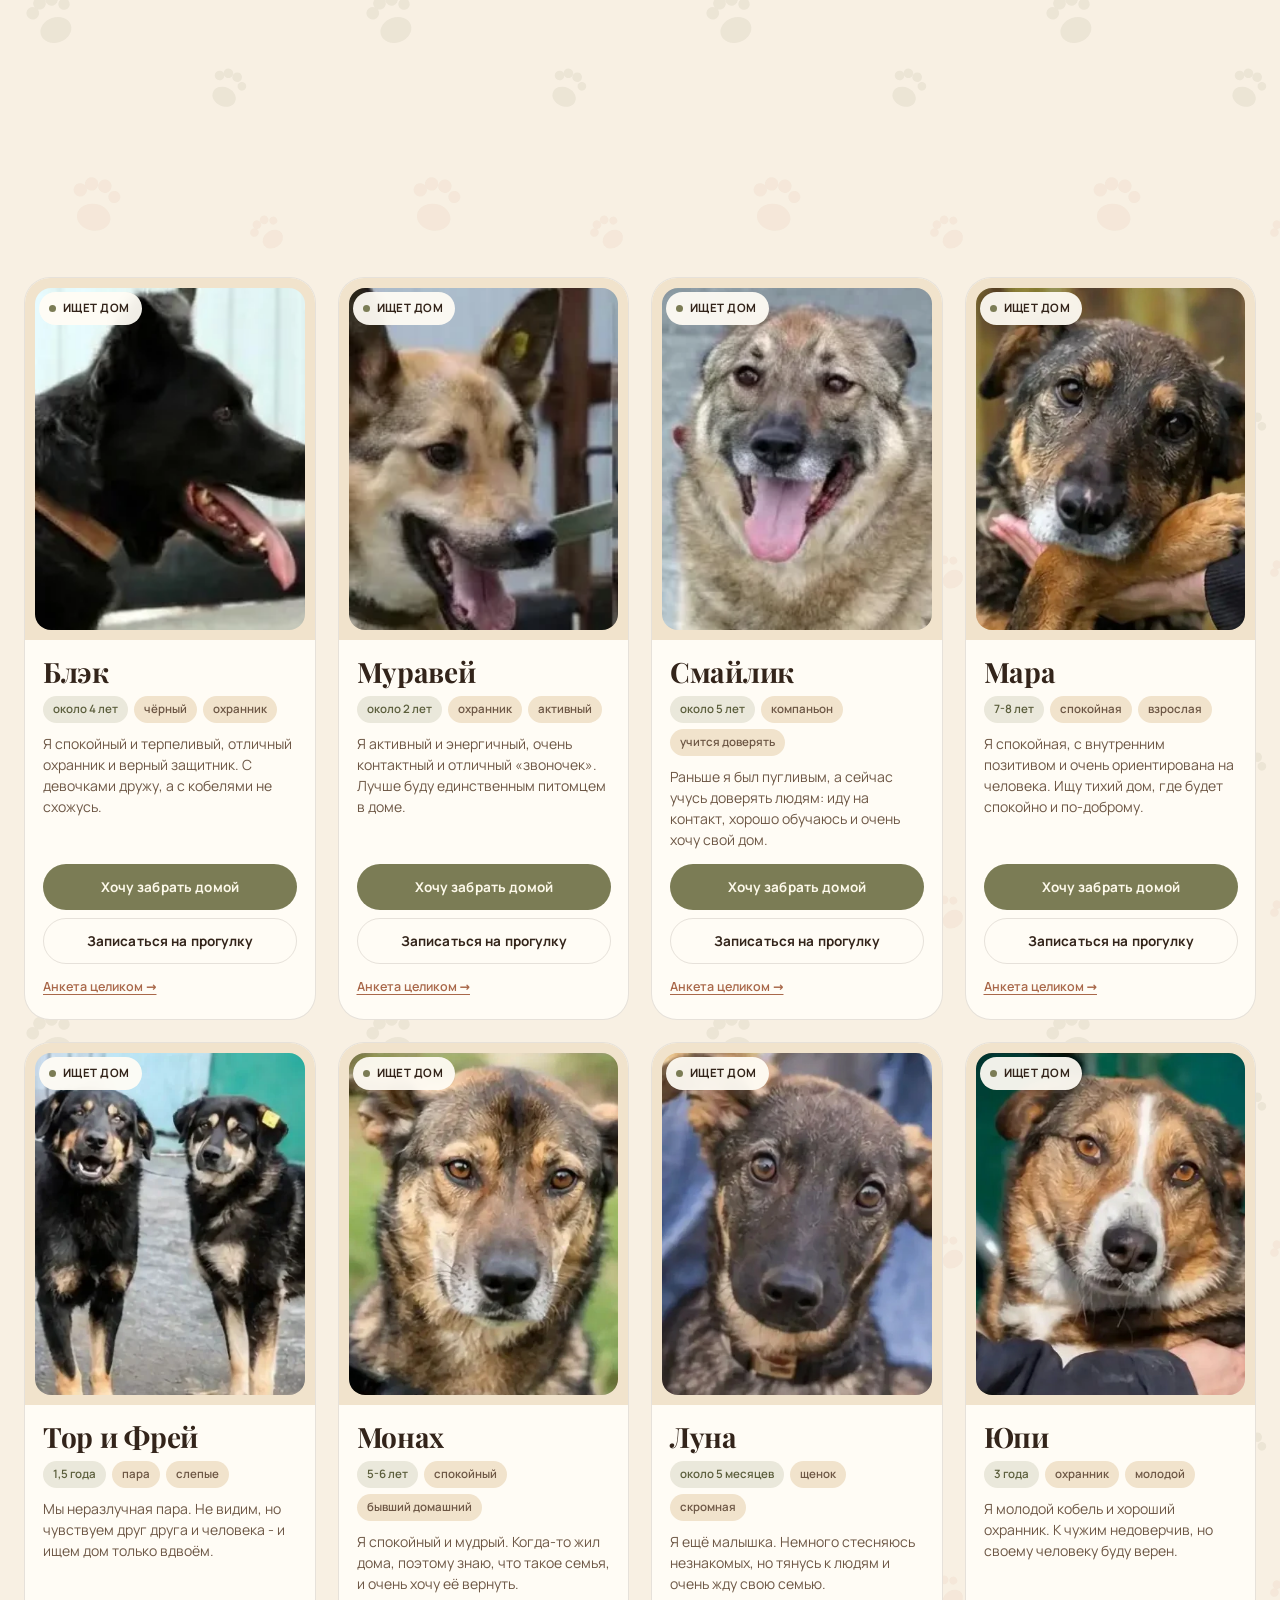
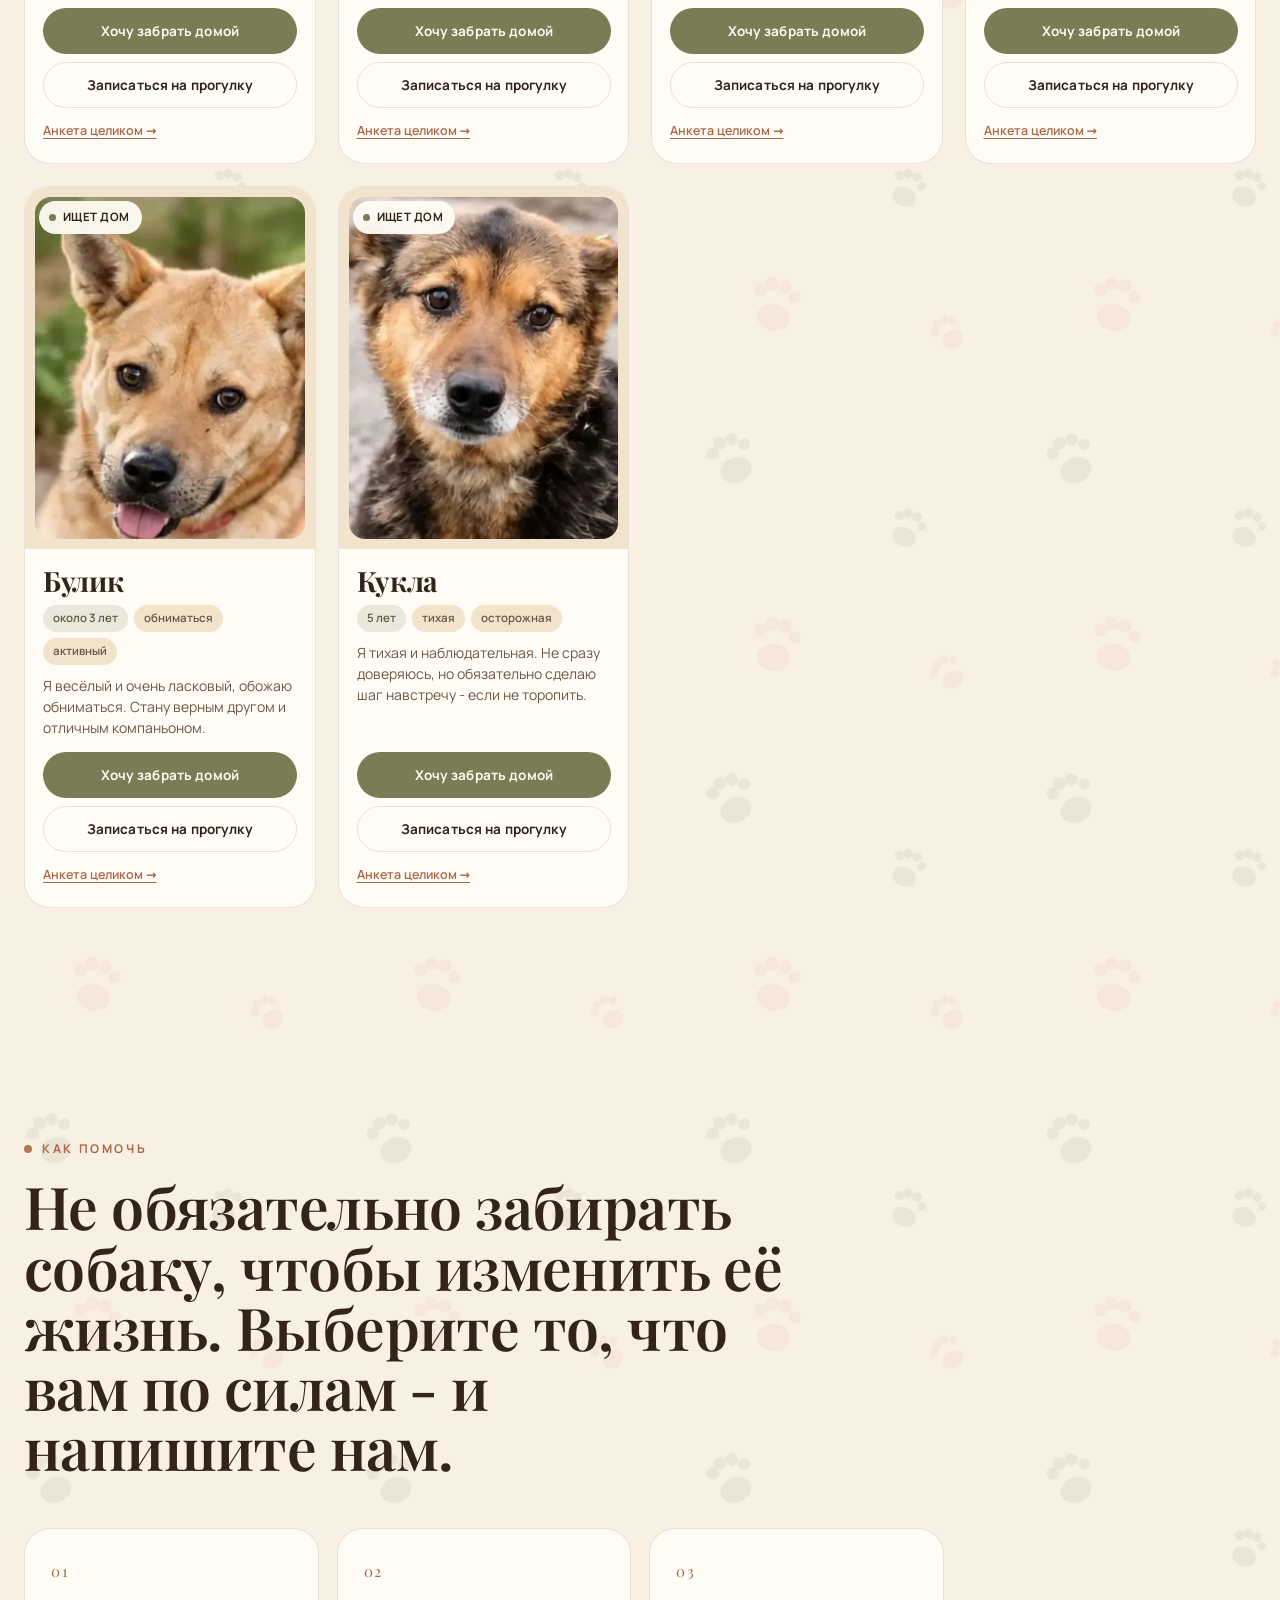
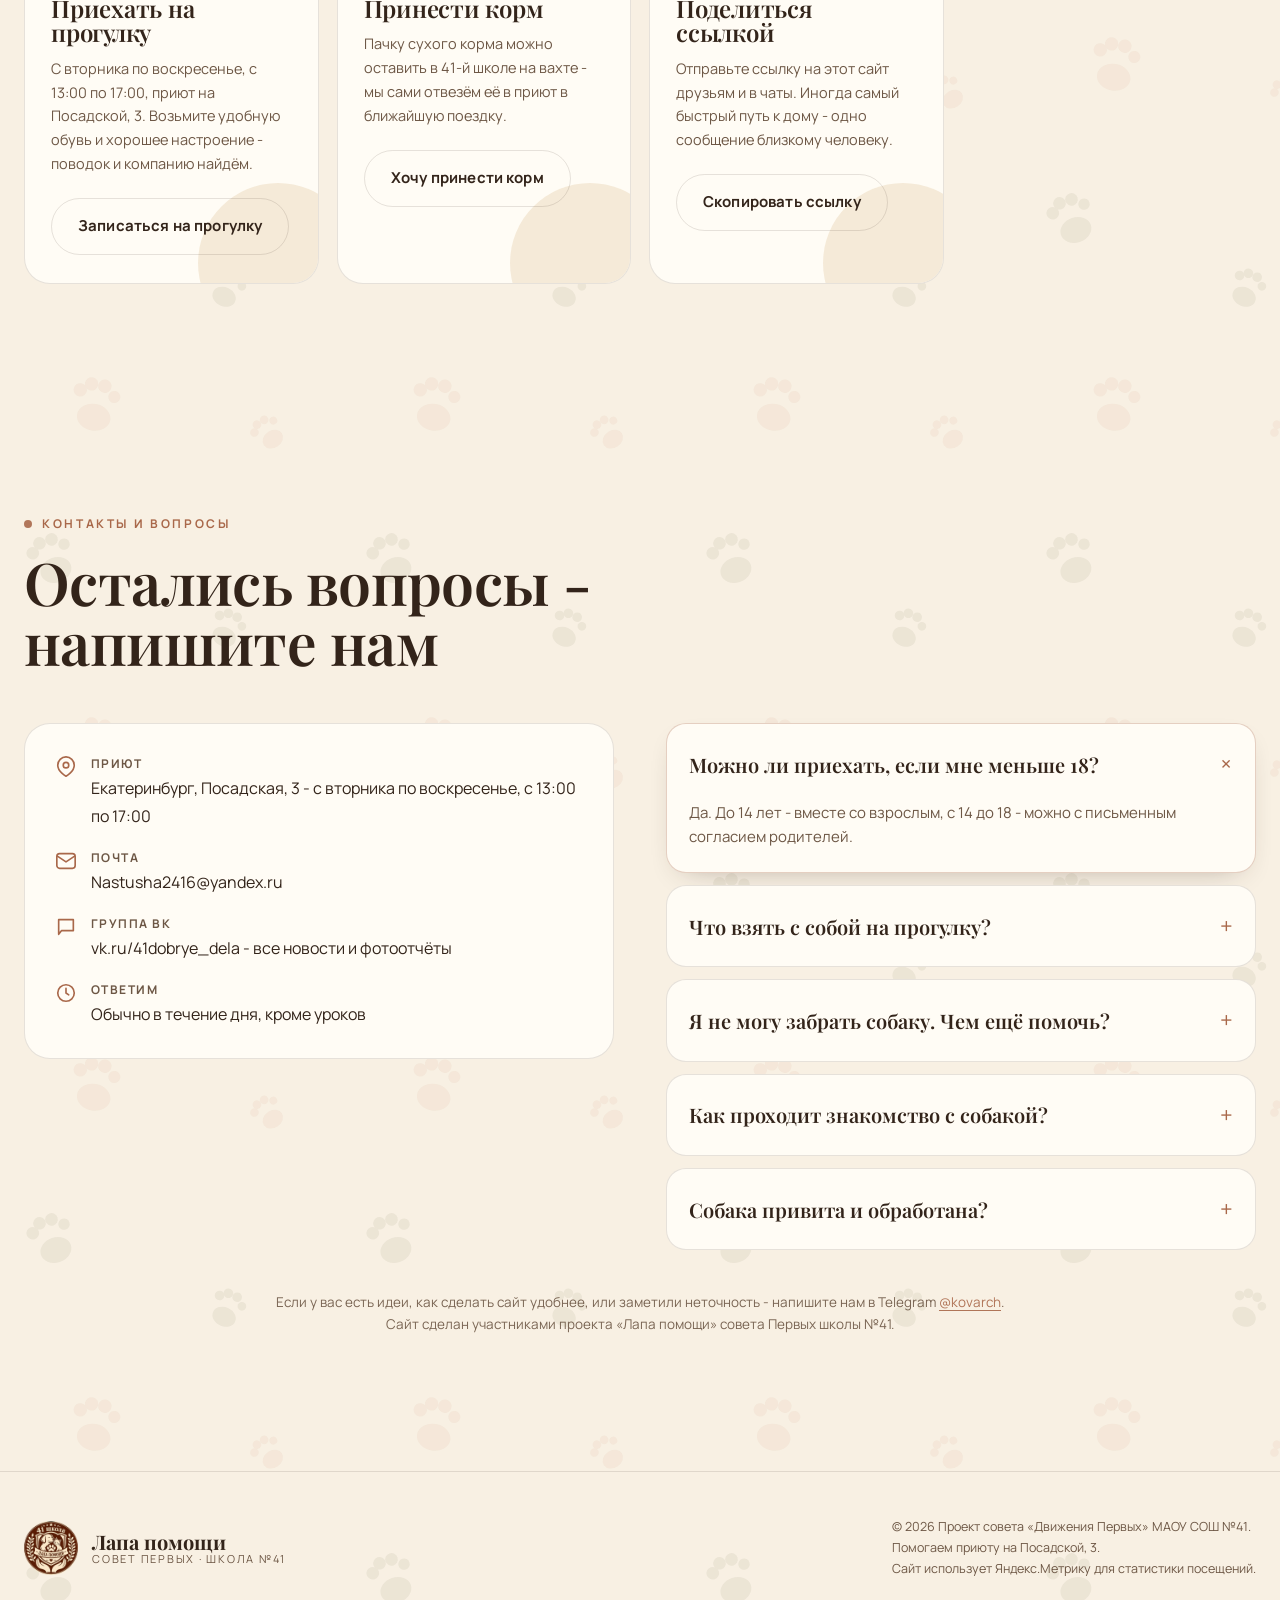
==== commit 6370356c: "Add files via upload" ====
--- a/index.html
+++ b/index.html
@@ -93,8 +93,6 @@
 <main id="top">
   <section class="hero">
     <div class="hero__blob hero__blob--1" aria-hidden="true"></div>
-    <div class="hero__blob hero__blob--2" aria-hidden="true"></div>
-    <img class="leaf-img leaf-img--hero" src="leaf-2.png" alt="" aria-hidden="true" loading="lazy">
     <div class="wrap hero__grid">
       <div>
         <span class="eyebrow reveal">Приют на Посадской, 3</span>
@@ -127,7 +125,6 @@
   </section>
 
   <section class="section" id="about">
-    <img class="leaf-img leaf-img--about" src="leaf-1.png" alt="" aria-hidden="true" loading="lazy">
     <div class="wrap">
       <div class="about">
         <div class="about__media reveal">
@@ -147,7 +144,6 @@
             <div class="stat"><span class="stat__num" data-count="153">0</span><span class="stat__label">ед. непищевой помощи</span><span class="stat__hint">уход, гигиена, игрушки, текстиль</span></div>
             <div class="stat"><span class="stat__num" data-count="20">0</span><span class="stat__label">классов участвуют</span></div>
             <div class="stat"><span class="stat__num" data-count="3">0</span><span class="stat__label">прогулки провели</span></div>
-            <div class="stat"><span class="stat__num" data-count="14">0</span><span class="stat__label">собак в анкетах</span></div>
           </div>
         </div>
       </div>
@@ -166,7 +162,6 @@
   </section>
 
   <section class="section" id="dogs">
-    <img class="leaf-img leaf-img--dogs" src="leaf-1.png" alt="" aria-hidden="true" loading="lazy">
     <div class="wrap">
       <div class="section-head reveal">
         <span class="eyebrow">Наши собаки</span>
@@ -219,7 +214,6 @@
         <span class="eyebrow">Контакты и вопросы</span>
         <h2>Остались вопросы -<br>напишите нам</h2>
       </div>
-      <img class="leaf-img leaf-img--contacts" src="leaf-2.png" alt="" aria-hidden="true" loading="lazy">
       <div class="contacts">
         <div class="contact-card reveal">
           <div class="contact-row">
--- a/style.css
+++ b/style.css
@@ -1,27 +1,27 @@
 ﻿@font-face {
   font-family: "Playfair";
-  src: url("../fonts/playfair-cyr.woff2") format("woff2");
+  src: url("playfair-cyr.woff2") format("woff2");
   font-weight: 400 900;
   font-display: swap;
   unicode-range: U+0301, U+0400-045F, U+0490-0491, U+04B0-04B1, U+2116;
 }
 @font-face {
   font-family: "Playfair";
-  src: url("../fonts/playfair-lat.woff2") format("woff2");
+  src: url("playfair-lat.woff2") format("woff2");
   font-weight: 400 900;
   font-display: swap;
   unicode-range: U+0000-00FF, U+0131, U+0152-0153, U+02BB-02BC, U+02C6, U+02DA, U+02DC, U+2000-206F, U+2074, U+20AC, U+2122, U+2191, U+2193, U+2212, U+2215, U+FEFF, U+FFFD;
 }
 @font-face {
   font-family: "Manrope";
-  src: url("../fonts/manrope-cyr.woff2") format("woff2");
+  src: url("manrope-cyr.woff2") format("woff2");
   font-weight: 200 800;
   font-display: swap;
   unicode-range: U+0301, U+0400-045F, U+0490-0491, U+04B0-04B1, U+2116;
 }
 @font-face {
   font-family: "Manrope";
-  src: url("../fonts/manrope-lat.woff2") format("woff2");
+  src: url("manrope-lat.woff2") format("woff2");
   font-weight: 200 800;
   font-display: swap;
   unicode-range: U+0000-00FF, U+0131, U+0152-0153, U+02BB-02BC, U+02C6, U+02DA, U+02DC, U+2000-206F, U+2074, U+20AC, U+2122, U+2191, U+2193, U+2212, U+2215, U+FEFF, U+FFFD;
@@ -53,7 +53,10 @@
 
 body {
   margin: 0;
-  background: var(--cream);
+  background-color: var(--cream);
+  background-image: url("data:image/svg+xml,<svg xmlns='http://www.w3.org/2000/svg' width='340' height='340'><g fill='%237b7c55' opacity='0.10'><g transform='translate(52 58) rotate(-18) scale(1.05)'><ellipse cx='0' cy='12' rx='15' ry='12'/><circle cx='-16' cy='-10' r='6'/><circle cx='-7' cy='-17' r='6'/><circle cx='5' cy='-17' r='6'/><circle cx='15' cy='-9' r='5.4'/></g><g transform='translate(228 128) rotate(24) scale(0.8)'><ellipse cx='0' cy='12' rx='15' ry='12'/><circle cx='-16' cy='-10' r='6'/><circle cx='-7' cy='-17' r='6'/><circle cx='5' cy='-17' r='6'/><circle cx='15' cy='-9' r='5.4'/></g></g><g fill='%23c98b69' opacity='0.09'><g transform='translate(96 244) rotate(10) scale(1.12)'><ellipse cx='0' cy='12' rx='15' ry='12'/><circle cx='-16' cy='-10' r='6'/><circle cx='-7' cy='-17' r='6'/><circle cx='5' cy='-17' r='6'/><circle cx='15' cy='-9' r='5.4'/></g><g transform='translate(268 272) rotate(-34) scale(0.72)'><ellipse cx='0' cy='12' rx='15' ry='12'/><circle cx='-16' cy='-10' r='6'/><circle cx='-7' cy='-17' r='6'/><circle cx='5' cy='-17' r='6'/><circle cx='15' cy='-9' r='5.4'/></g></g></svg>");
+  background-size: 340px 340px;
+  background-attachment: scroll;
   color: var(--ink);
   font-family: var(--sans);
   font-size: 17px;
@@ -214,7 +217,6 @@
   pointer-events: none;
 }
 .hero__blob--1 { width: 520px; height: 520px; background: #eccdb1; top: -120px; right: -80px; }
-.hero__blob--2 { width: 420px; height: 420px; background: #cfd2ad; bottom: -140px; left: -120px; }
 
 .hero__grid {
   position: relative;
@@ -294,7 +296,7 @@
 .about__list li { display: flex; gap: 14px; align-items: baseline; color: var(--ink-soft); }
 .dot { flex: none; width: 7px; height: 7px; border-radius: 50%; background: var(--clay); margin-top: 9px; }
 
-.stats { display: grid; grid-template-columns: repeat(5, 1fr); gap: 14px; margin-top: clamp(40px, 5vw, 72px); }
+.stats { display: grid; grid-template-columns: repeat(4, 1fr); gap: 14px; margin-top: clamp(40px, 5vw, 72px); }
 .stat {
   background: var(--paper);
   border: 1px solid var(--line);
@@ -674,7 +676,7 @@
 
 @media (max-width: 1080px) {
   .dogs, .help, .video-grid { grid-template-columns: repeat(2, 1fr); }
-  .stats { grid-template-columns: repeat(3, 1fr); }
+  .stats { grid-template-columns: repeat(2, 1fr); }
   .about { grid-template-columns: 1fr; }
   .about__media { max-width: 520px; }
   .fair { grid-template-columns: 1fr; }
@@ -786,18 +788,6 @@
 }
 
 
-.leaf-img {
-  position: absolute;
-  pointer-events: none;
-  z-index: 0;
-  opacity: 0.5;
-  mix-blend-mode: multiply;
-  filter: saturate(0.9);
-}
-.leaf-img--hero { width: 300px; right: -30px; bottom: 30px; transform: rotate(12deg); }
-.leaf-img--about { width: 170px; right: 2%; top: 34px; transform: rotate(-24deg); opacity: 0.42; }
-.leaf-img--dogs { width: 260px; left: -46px; top: 22%; transform: rotate(-8deg); opacity: 0.4; }
-.leaf-img--contacts { width: 220px; right: -34px; bottom: 8%; transform: rotate(18deg); opacity: 0.38; }
 
 .stat__hint { font-size: 12px; line-height: 1.35; color: var(--ink-soft); opacity: 0.85; }
 
@@ -812,13 +802,4 @@
 }
 .feedback a { color: var(--clay-deep); text-decoration: underline; text-underline-offset: 3px; }
 
-@media (max-width: 900px) {
-  .leaf-img--hero { width: 190px; right: -40px; bottom: 10px; }
-  .leaf-img--about { width: 110px; }
-  .leaf-img--dogs { width: 150px; left: -40px; }
-  .leaf-img--contacts { width: 140px; }
-}
-@media (max-width: 620px) {
-  .leaf-img--about, .leaf-img--dogs, .leaf-img--contacts { display: none; }
-  .leaf-img--hero { width: 150px; opacity: 0.35; }
-}
+
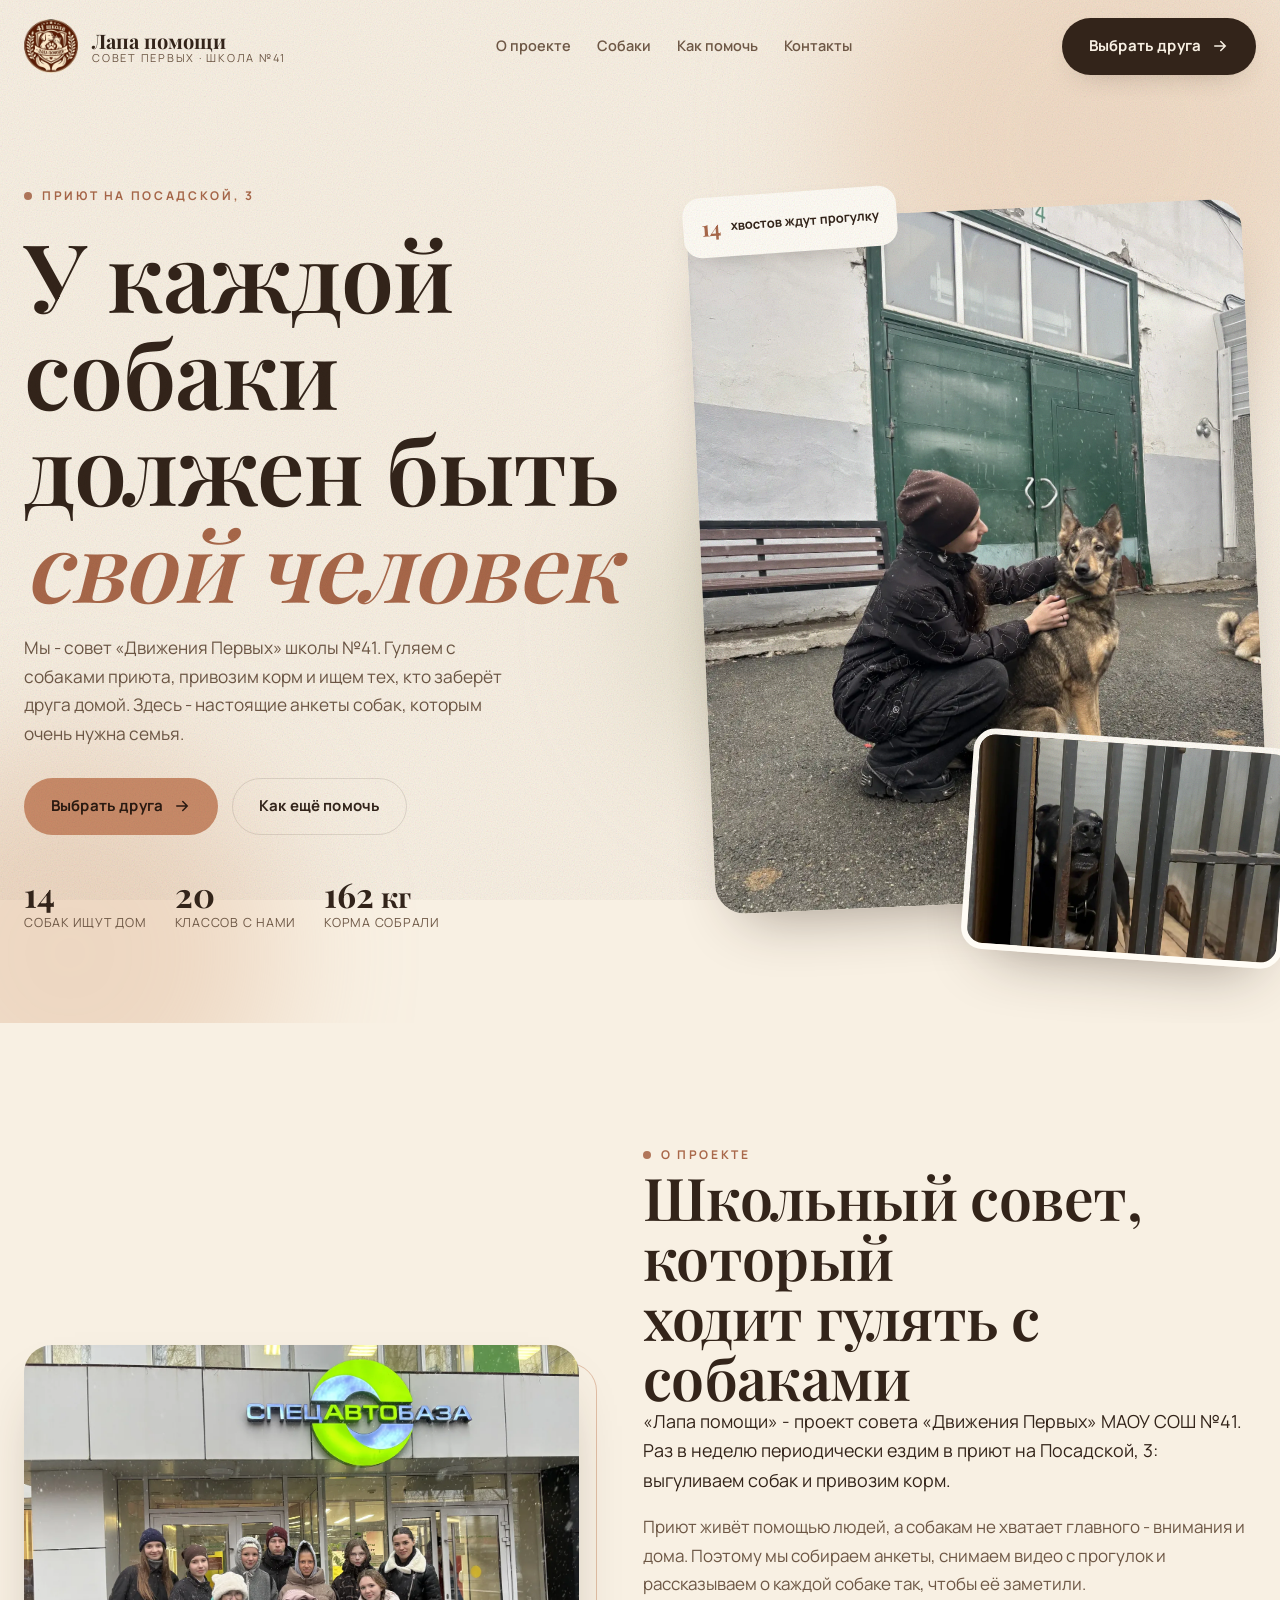
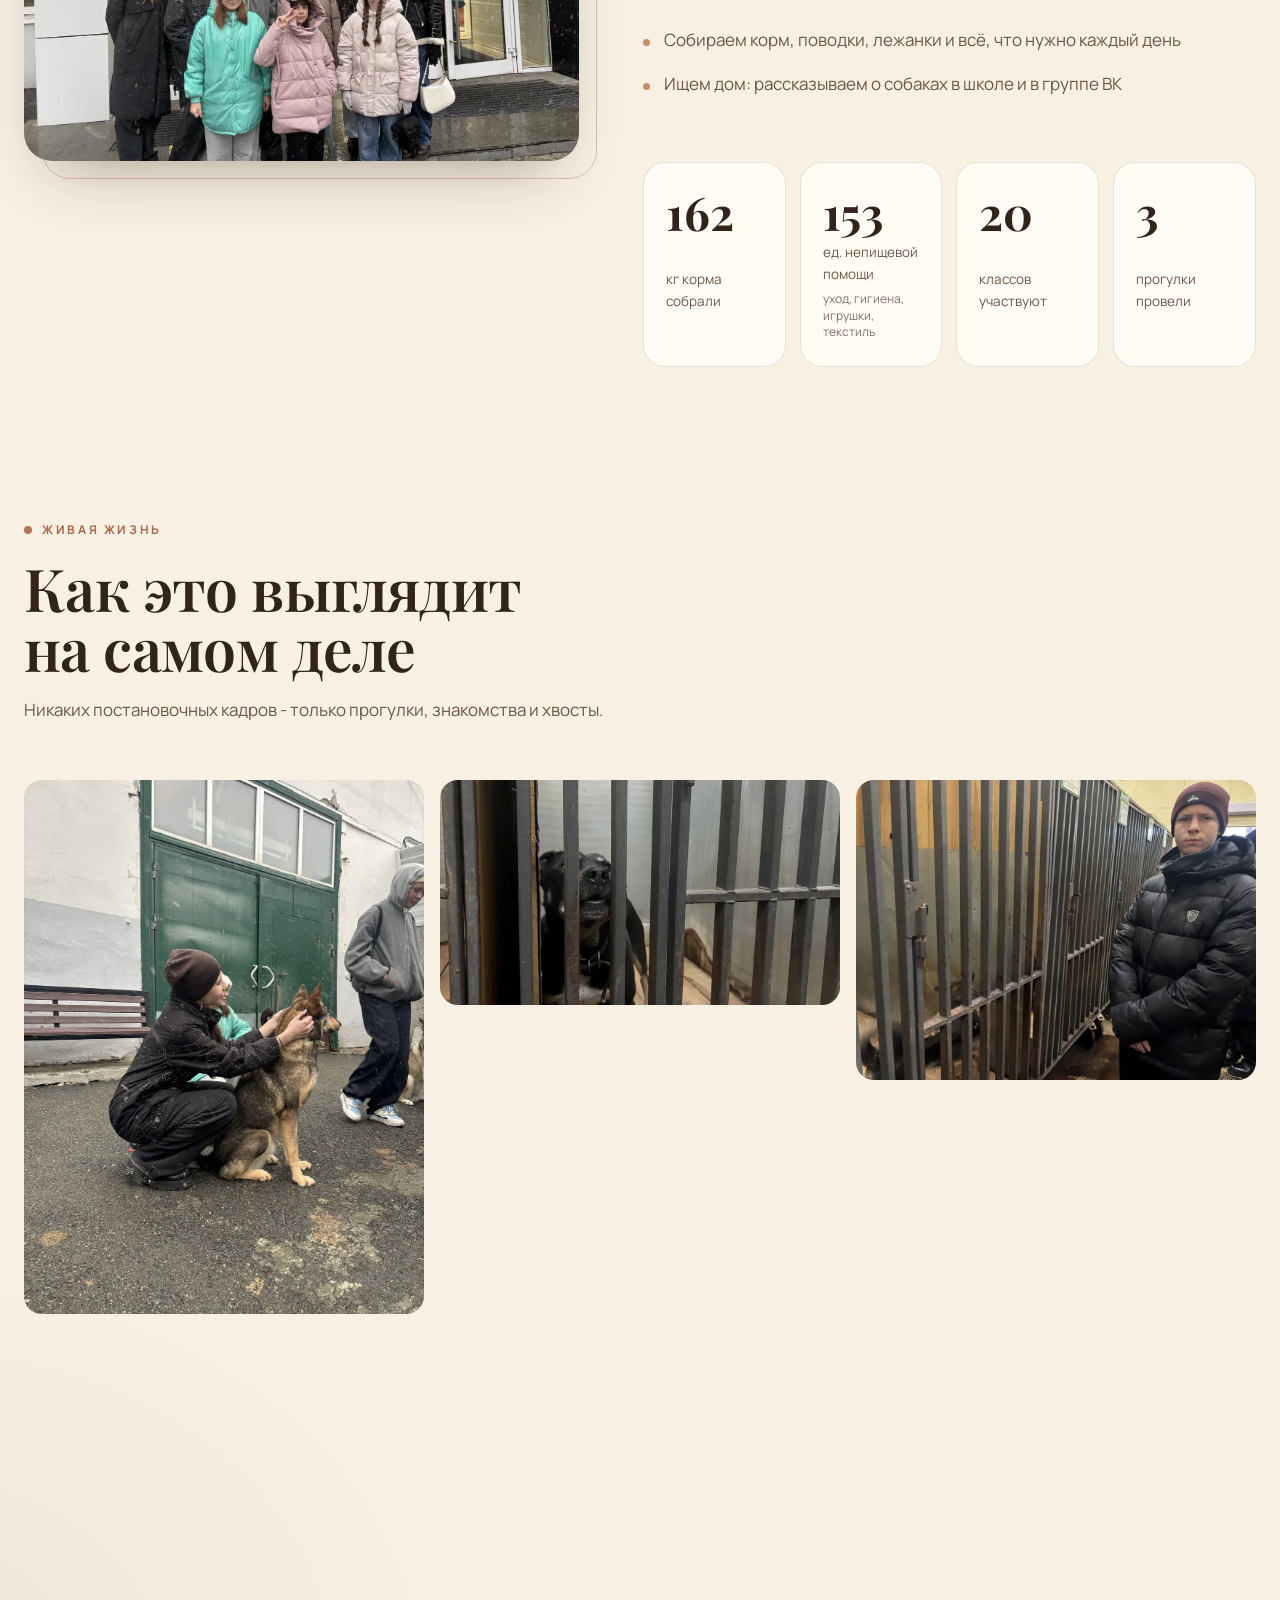
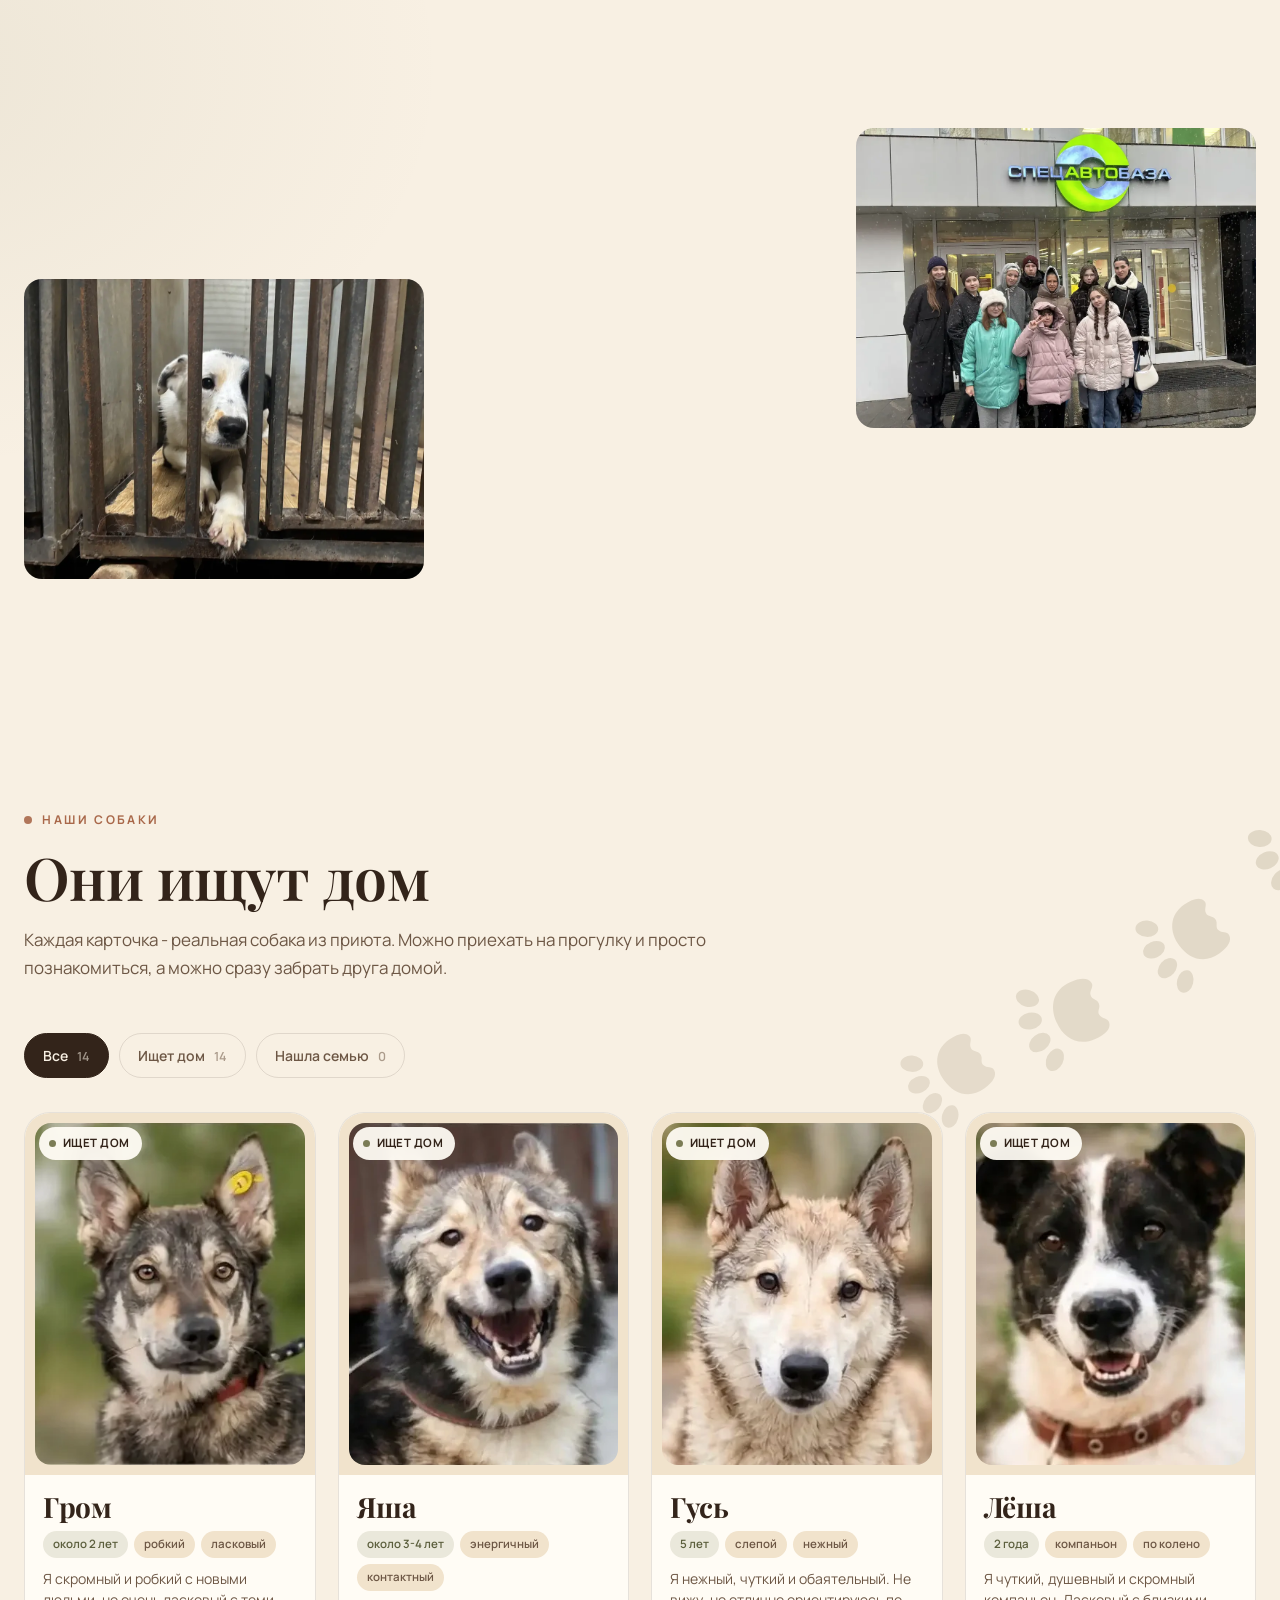
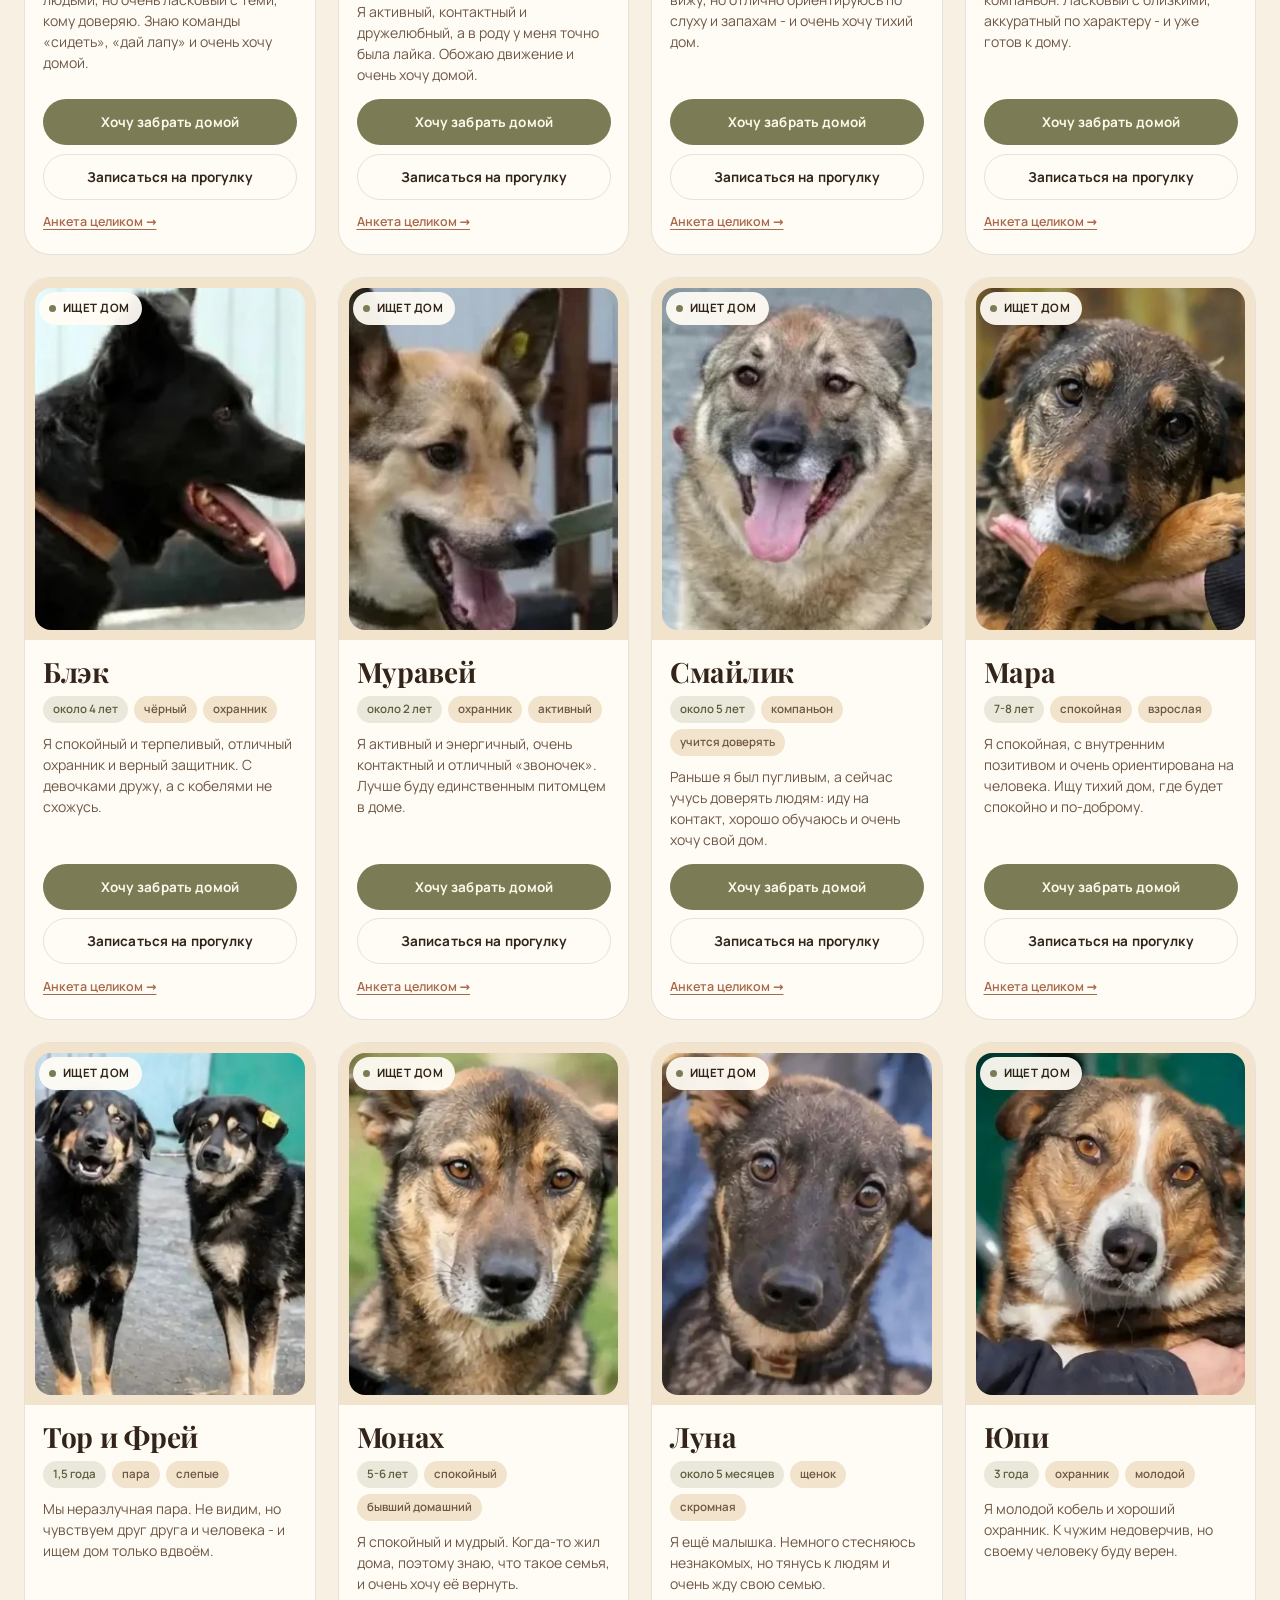
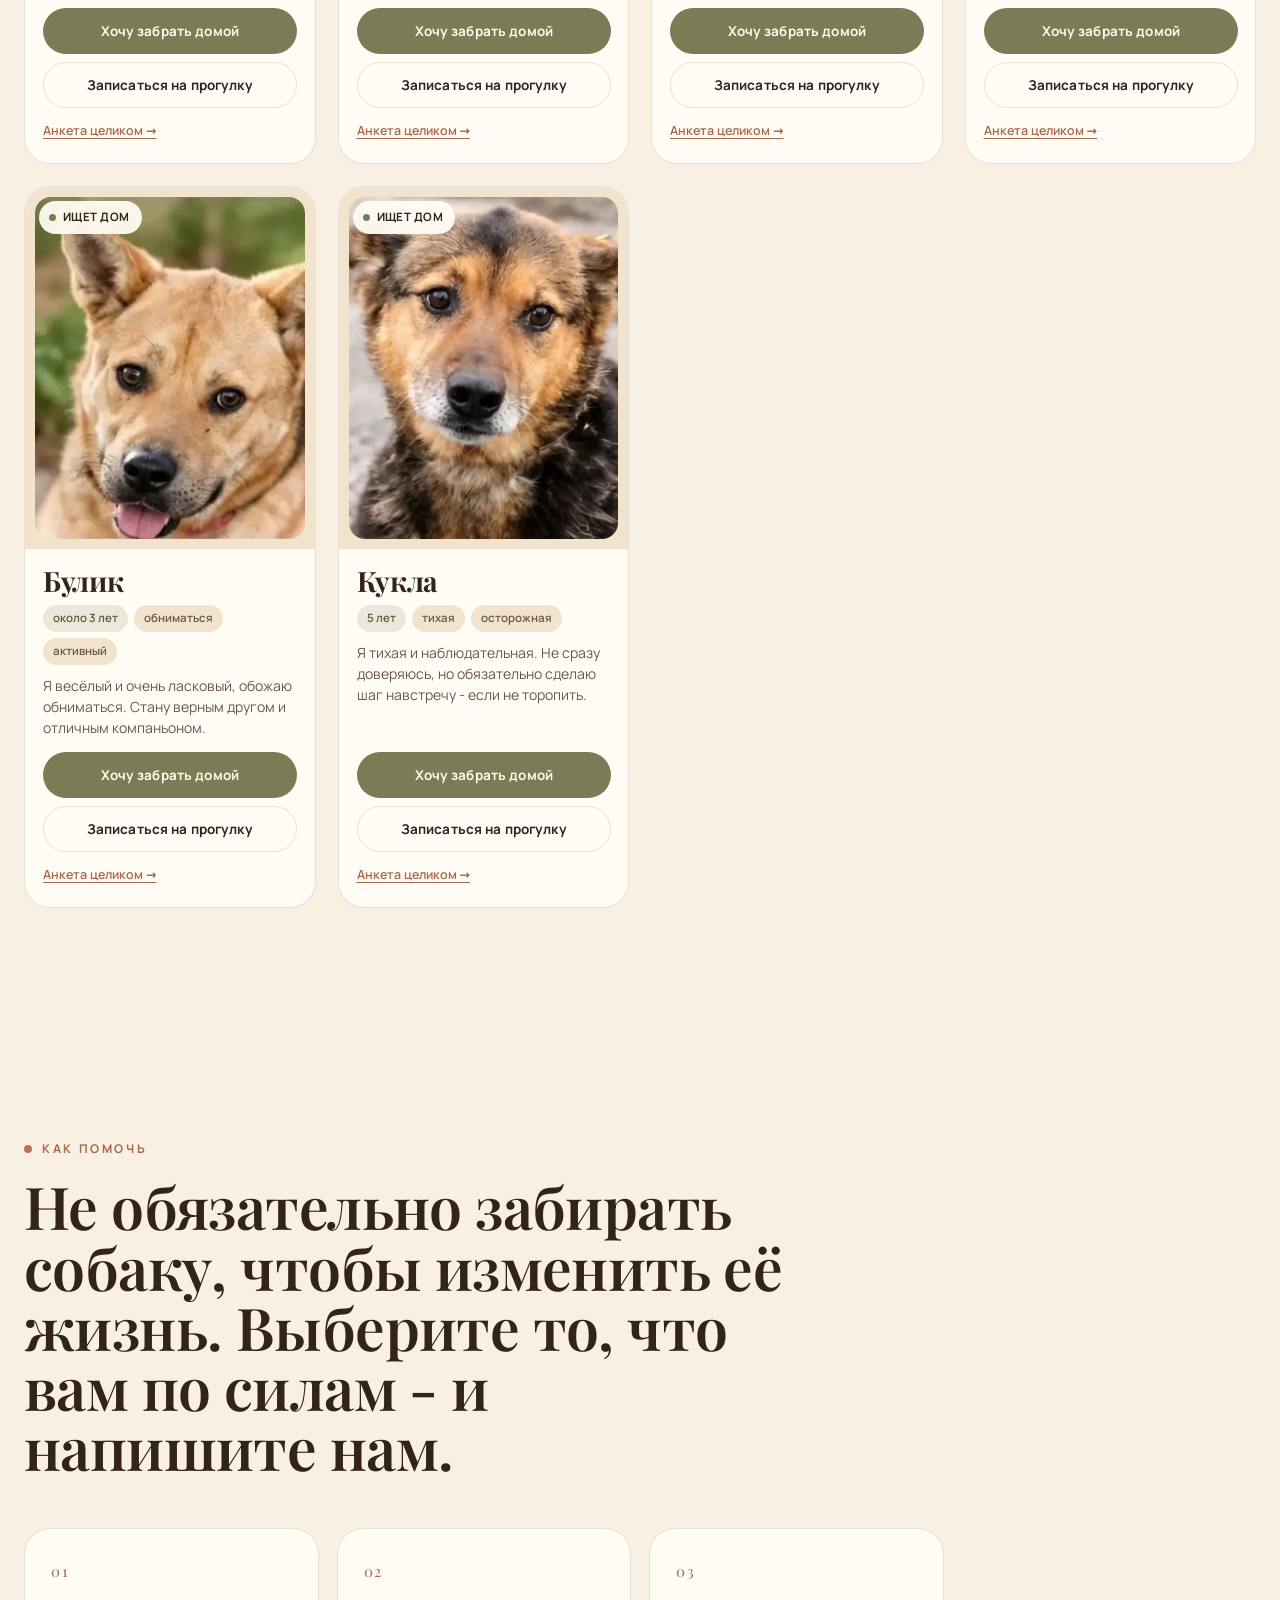
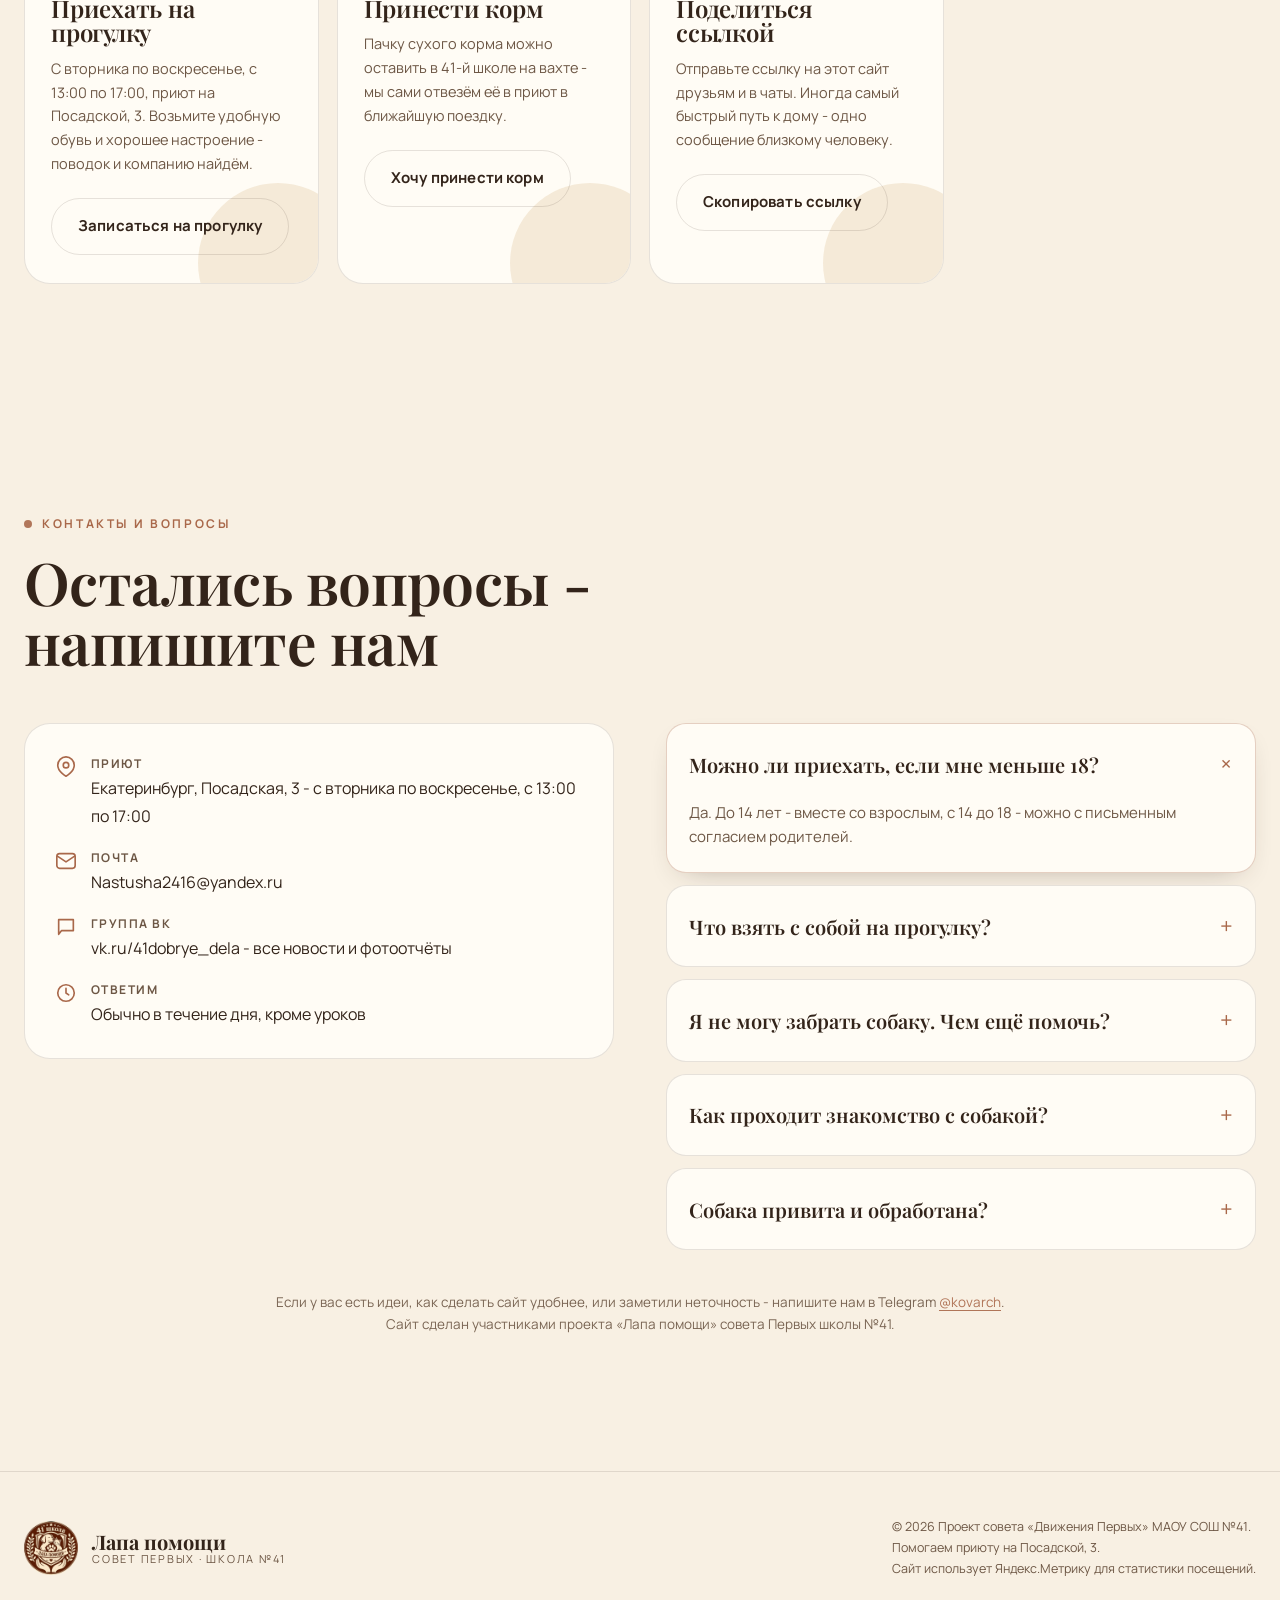
==== commit e76a95ea: "Add files via upload" ====
--- a/index.html
+++ b/index.html
@@ -93,7 +93,11 @@
 <main id="top">
   <section class="hero">
     <div class="hero__blob hero__blob--1" aria-hidden="true"></div>
+    <div class="hero__blob hero__blob--2" aria-hidden="true"></div>
+    <div class="hero__blob hero__blob--3" aria-hidden="true"></div>
+    
     <div class="wrap hero__grid">
+      <div class="hero__trail" aria-hidden="true"><i style="left:99.19%;top:-12.47%;--r:237deg;--s:0.94;--o:0.19"></i><i style="left:91.45%;top:-3.64%;--r:236deg;--s:0.9;--o:0.18"></i><i style="left:83.71%;top:4.16%;--r:243deg;--s:0.92;--o:0.17"></i><i style="left:76.29%;top:10.65%;--r:234deg;--s:0.88;--o:0.16"></i></div>
       <div>
         <span class="eyebrow reveal">Приют на Посадской, 3</span>
         <h1 class="hero__title reveal reveal--d1">У каждой собаки<br>должен быть<br><em>свой человек</em></h1>
@@ -162,6 +166,7 @@
   </section>
 
   <section class="section" id="dogs">
+    <div class="dogs-trail" aria-hidden="true"><i style="left:1310px;top:150px;--r:234deg;--s:0.96;--o:0.2"></i><i style="left:1195px;top:240px;--r:234deg;--s:0.92;--o:0.19"></i><i style="left:1075px;top:320px;--r:246deg;--s:0.95;--o:0.18"></i><i style="left:960px;top:375px;--r:234deg;--s:0.92;--o:0.17"></i></div>
     <div class="wrap">
       <div class="section-head reveal">
         <span class="eyebrow">Наши собаки</span>
--- a/style.css
+++ b/style.css
@@ -54,8 +54,7 @@
 body {
   margin: 0;
   background-color: var(--cream);
-  background-image: url("data:image/svg+xml,<svg xmlns='http://www.w3.org/2000/svg' width='340' height='340'><g fill='%237b7c55' opacity='0.10'><g transform='translate(52 58) rotate(-18) scale(1.05)'><ellipse cx='0' cy='12' rx='15' ry='12'/><circle cx='-16' cy='-10' r='6'/><circle cx='-7' cy='-17' r='6'/><circle cx='5' cy='-17' r='6'/><circle cx='15' cy='-9' r='5.4'/></g><g transform='translate(228 128) rotate(24) scale(0.8)'><ellipse cx='0' cy='12' rx='15' ry='12'/><circle cx='-16' cy='-10' r='6'/><circle cx='-7' cy='-17' r='6'/><circle cx='5' cy='-17' r='6'/><circle cx='15' cy='-9' r='5.4'/></g></g><g fill='%23c98b69' opacity='0.09'><g transform='translate(96 244) rotate(10) scale(1.12)'><ellipse cx='0' cy='12' rx='15' ry='12'/><circle cx='-16' cy='-10' r='6'/><circle cx='-7' cy='-17' r='6'/><circle cx='5' cy='-17' r='6'/><circle cx='15' cy='-9' r='5.4'/></g><g transform='translate(268 272) rotate(-34) scale(0.72)'><ellipse cx='0' cy='12' rx='15' ry='12'/><circle cx='-16' cy='-10' r='6'/><circle cx='-7' cy='-17' r='6'/><circle cx='5' cy='-17' r='6'/><circle cx='15' cy='-9' r='5.4'/></g></g></svg>");
-  background-size: 340px 340px;
+background-image: radial-gradient(900px 620px at 88% -6%, rgba(201, 139, 105, 0.13), rgba(201, 139, 105, 0) 70%), radial-gradient(760px 560px at -8% 34%, rgba(123, 124, 85, 0.09), rgba(123, 124, 85, 0) 72%), radial-gradient(820px 640px at 60% 108%, rgba(201, 139, 105, 0.09), rgba(201, 139, 105, 0) 74%);
   background-attachment: scroll;
   color: var(--ink);
   font-family: var(--sans);
@@ -78,7 +77,7 @@
   z-index: 2;
   opacity: 0.35;
   mix-blend-mode: multiply;
-  background-image: url("data:image/svg+xml,%3Csvg xmlns='http://www.w3.org/2000/svg' width='160' height='160'%3E%3Cfilter id='n'%3E%3CfeTurbulence type='fractalNoise' baseFrequency='0.85' numOctaves='3'/%3E%3CfeColorMatrix type='saturate' values='0'/%3E%3C/filter%3E%3Crect width='160' height='160' filter='url(%23n)' opacity='0.35'/%3E%3C/svg%3E");
+  background-image: url("data:image/svg+xml,%3Csvg xmlns='http://www.w3.org/2000/svg' width='220' height='220'%3E%3Cfilter id='n'%3E%3CfeTurbulence type='fractalNoise' baseFrequency='0.82' numOctaves='3' stitchTiles='stitch'/%3E%3C/filter%3E%3Crect width='220' height='220' filter='url(%23n)' opacity='0.55'/%3E%3C/svg%3E");
 }
 
 .wrap {
@@ -218,6 +217,22 @@
 }
 .hero__blob--1 { width: 520px; height: 520px; background: #eccdb1; top: -120px; right: -80px; }
 
+.hero__blob--2 { width: 420px; height: 420px; background: #d9a883; left: -140px; bottom: -140px; opacity: 0.34; }
+.hero__blob--3 { width: 300px; height: 300px; background: #a9ab84; top: 46%; right: 26%; opacity: 0.3; }
+.hero__trail, .hero__trail i, .hero__trail, .hero__trail i, .hero__trail, .hero__trail i, .hero__trail, .hero__trail i, .hero__trail, .hero__trail i, .hero__trail, .hero__trail i, #dogs { position: relative; }
+.hero__trail, .dogs-trail { position: absolute; pointer-events: none; z-index: 0; }
+.hero__trail { inset: 0; }
+.dogs-trail { top: 0; right: 0; width: 100%; height: 480px; }
+.hero__trail i, .dogs-trail i {
+  position: absolute;
+  width: 96px;
+  height: 96px;
+  margin: -48px 0 0 -48px;
+  background: url("data:image/svg+xml,%3Csvg xmlns='http://www.w3.org/2000/svg' viewBox='-70 -80 140 140'%3E%3Cg fill='%238a7a58'%3E%3Cpath d='M-37,0 C-37,-22 -21,-34 0,-34 C21,-34 37,-22 37,0 C37,14 33,22 26,23 C20,24 19,17 13,16 C7,15 6,21 0,21 C-6,21 -7,15 -13,16 C-19,17 -20,24 -26,23 C-33,22 -37,14 -37,0 Z'/%3E%3Cellipse cx='-40' cy='-54' rx='10' ry='14' transform='rotate(-40 -40 -54)'/%3E%3Cellipse cx='-14' cy='-62' rx='10' ry='14' transform='rotate(-13 -14 -62)'/%3E%3Cellipse cx='14' cy='-62' rx='10' ry='14' transform='rotate(13 14 -62)'/%3E%3Cellipse cx='40' cy='-54' rx='10' ry='14' transform='rotate(40 40 -54)'/%3E%3C/g%3E%3C/svg%3E") center / contain no-repeat;
+  transform: rotate(var(--r)) scale(var(--s));
+  opacity: var(--o);
+}
+.dogs-trail i { width: 124px; height: 124px; margin: -62px 0 0 -62px; }
 .hero__grid {
   position: relative;
   display: grid;
@@ -673,6 +688,46 @@
 .paw-divider { display: flex; align-items: center; gap: 14px; justify-content: center; padding: 8px 0; color: var(--clay); opacity: 0.7; }
 .paw-divider::before, .paw-divider::after { content: ""; height: 1px; flex: 1; background: var(--line); }
 .paw-divider svg { width: 22px; height: 22px; }
+
+@media (max-width: 900px) {
+  }
+
+@media (max-width: 1320px) {
+  }
+
+@media (max-width: 1320px) {
+  }
+
+@media (max-width: 1320px) {
+  }
+
+@media (max-width: 1320px) {
+  }
+
+@media (max-width: 1320px) {
+  }
+
+@media (max-width: 1320px) {
+  }
+
+@media (max-width: 1320px) {
+  }
+
+@media (max-width: 1320px) {
+  }
+
+@media (max-width: 1320px) {
+  }
+
+@media (max-width: 1320px) {
+  }
+
+@media (max-width: 1320px) {
+  }
+
+@media (max-width: 1320px) {
+  .hero__trail { display: none; }
+}
 
 @media (max-width: 1080px) {
   .dogs, .help, .video-grid { grid-template-columns: repeat(2, 1fr); }
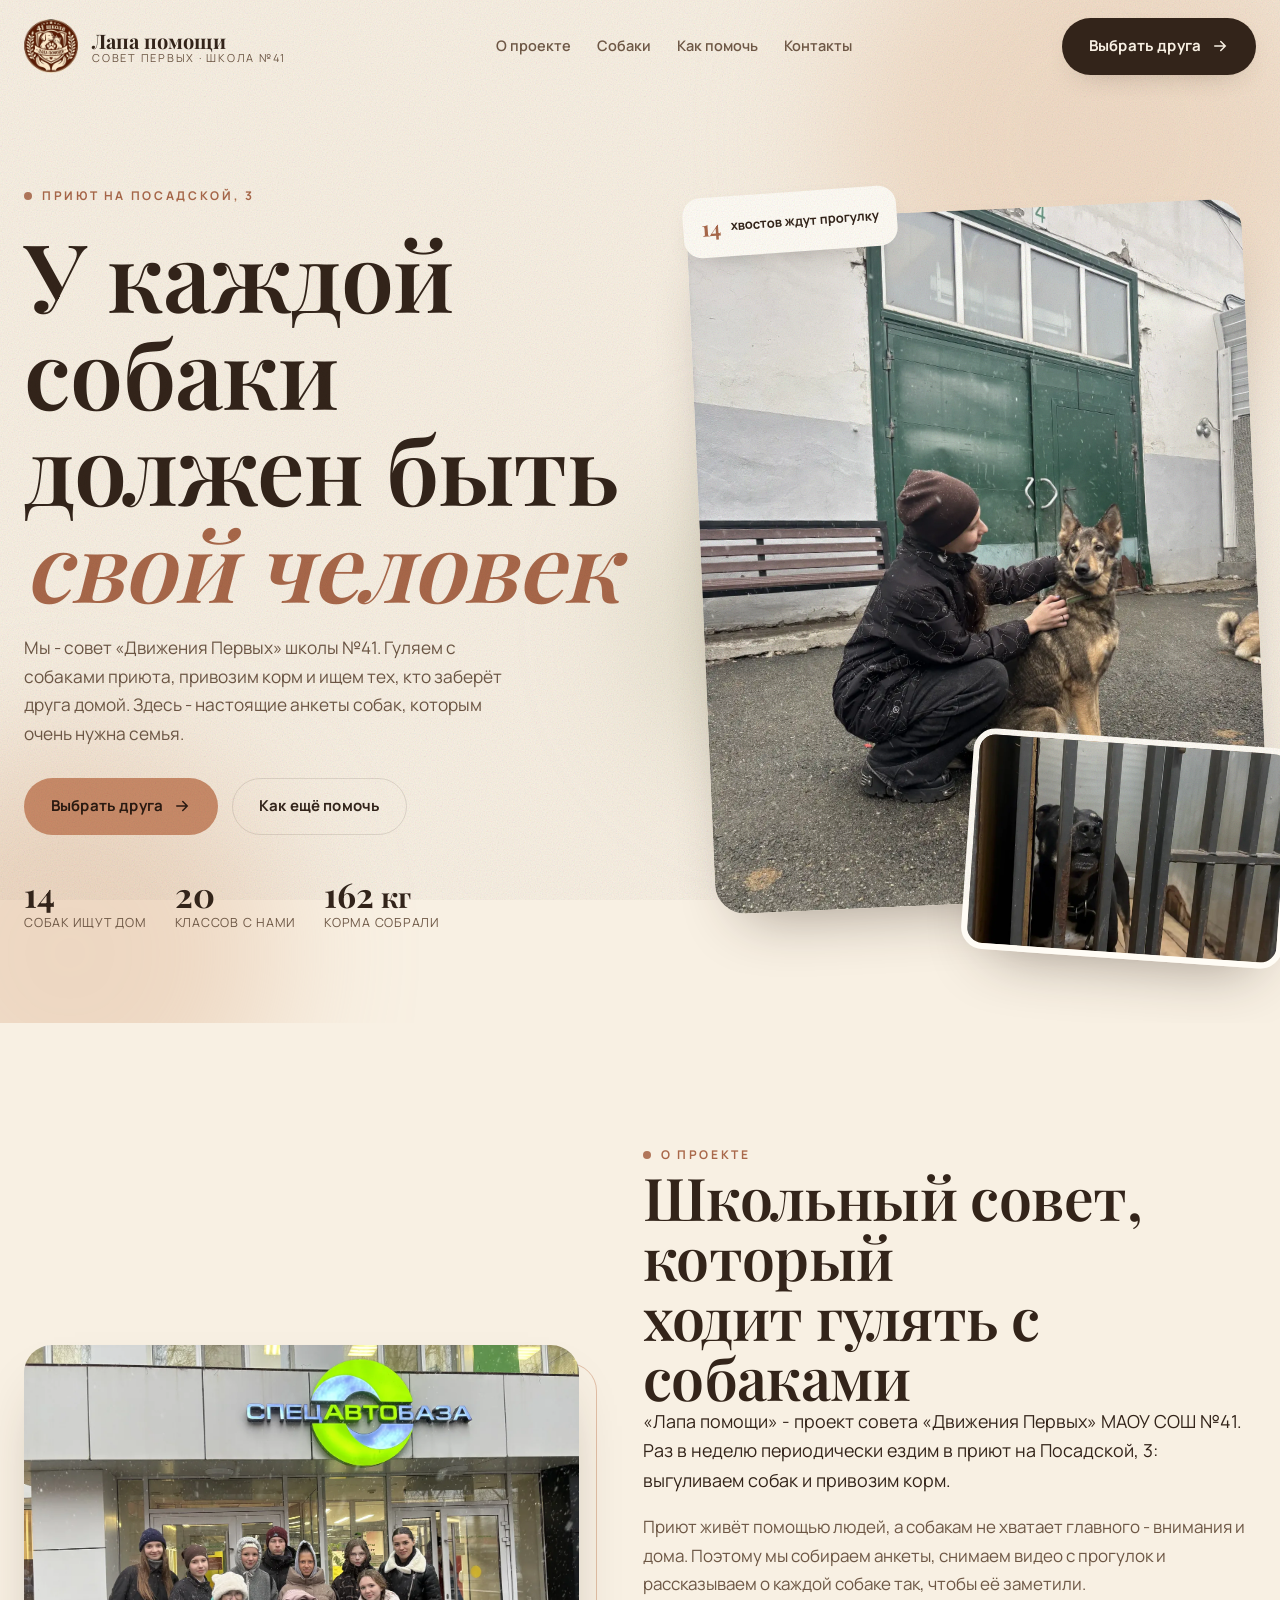
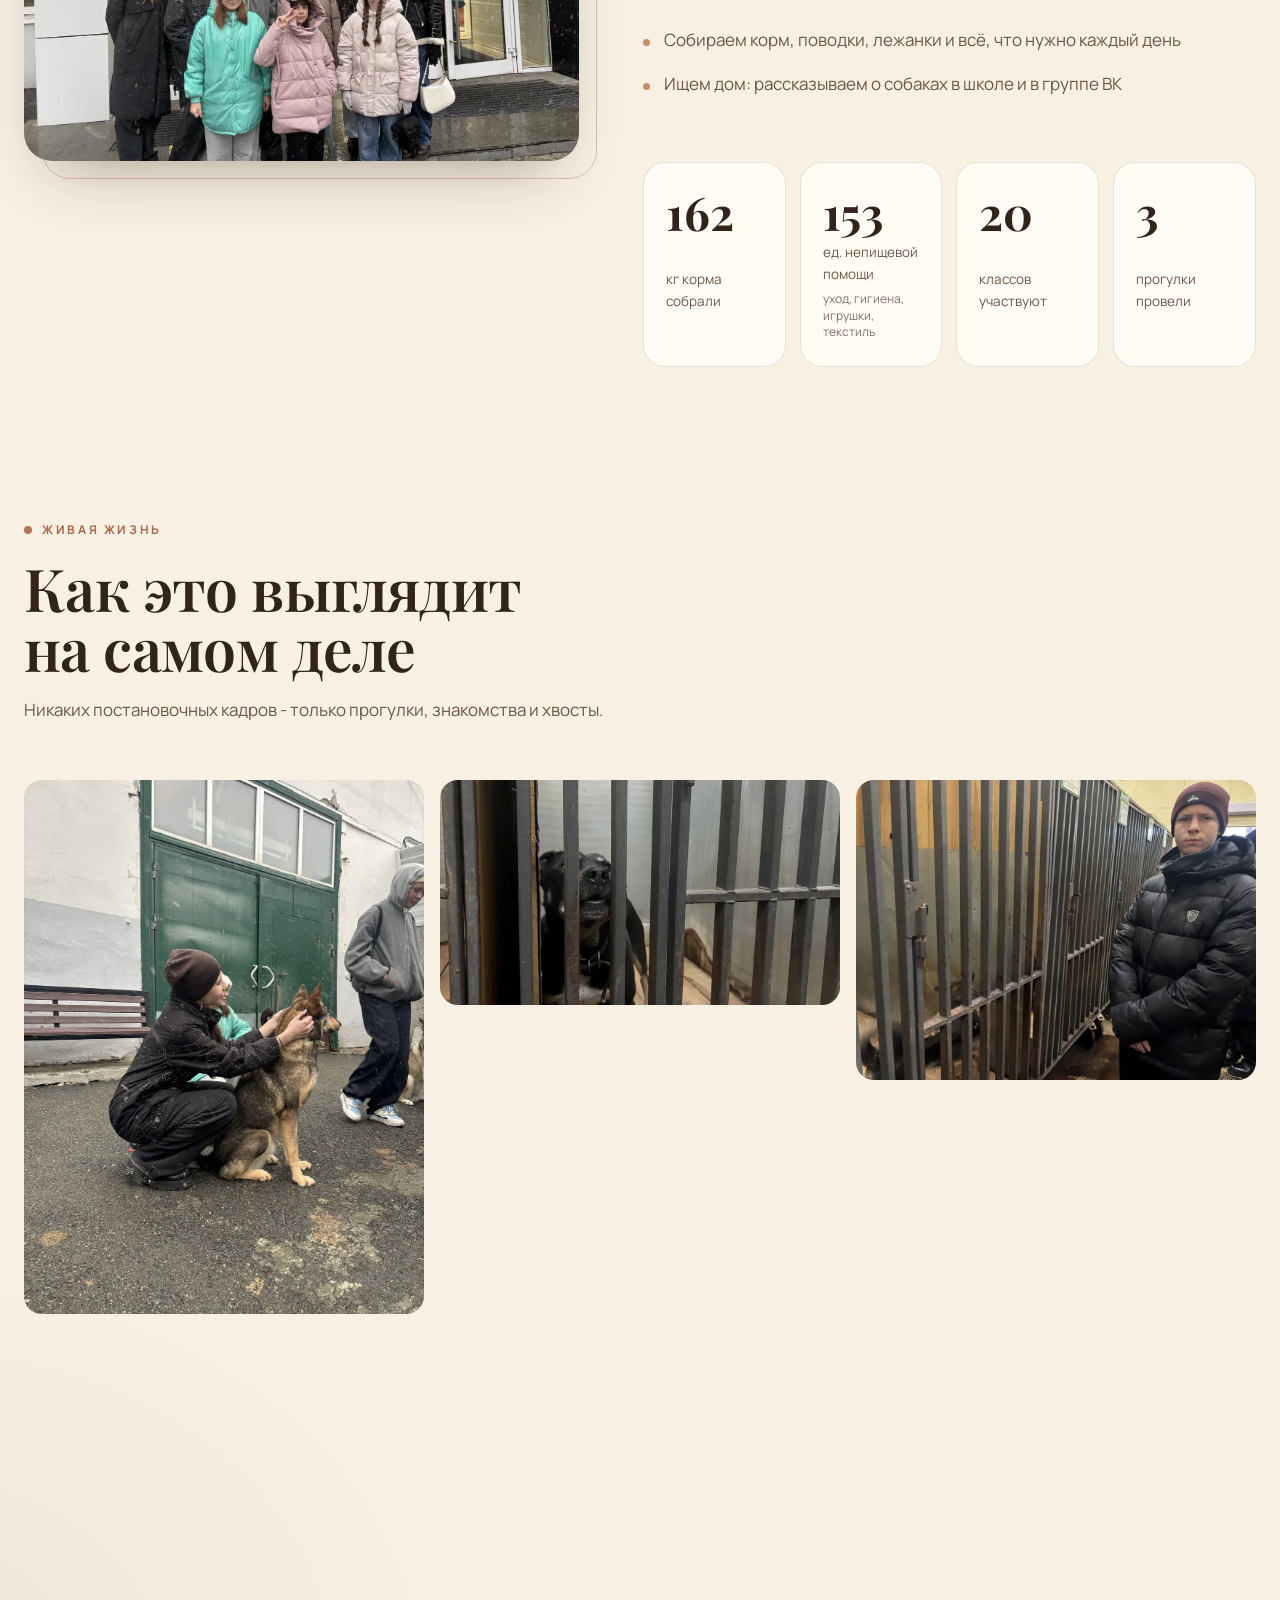
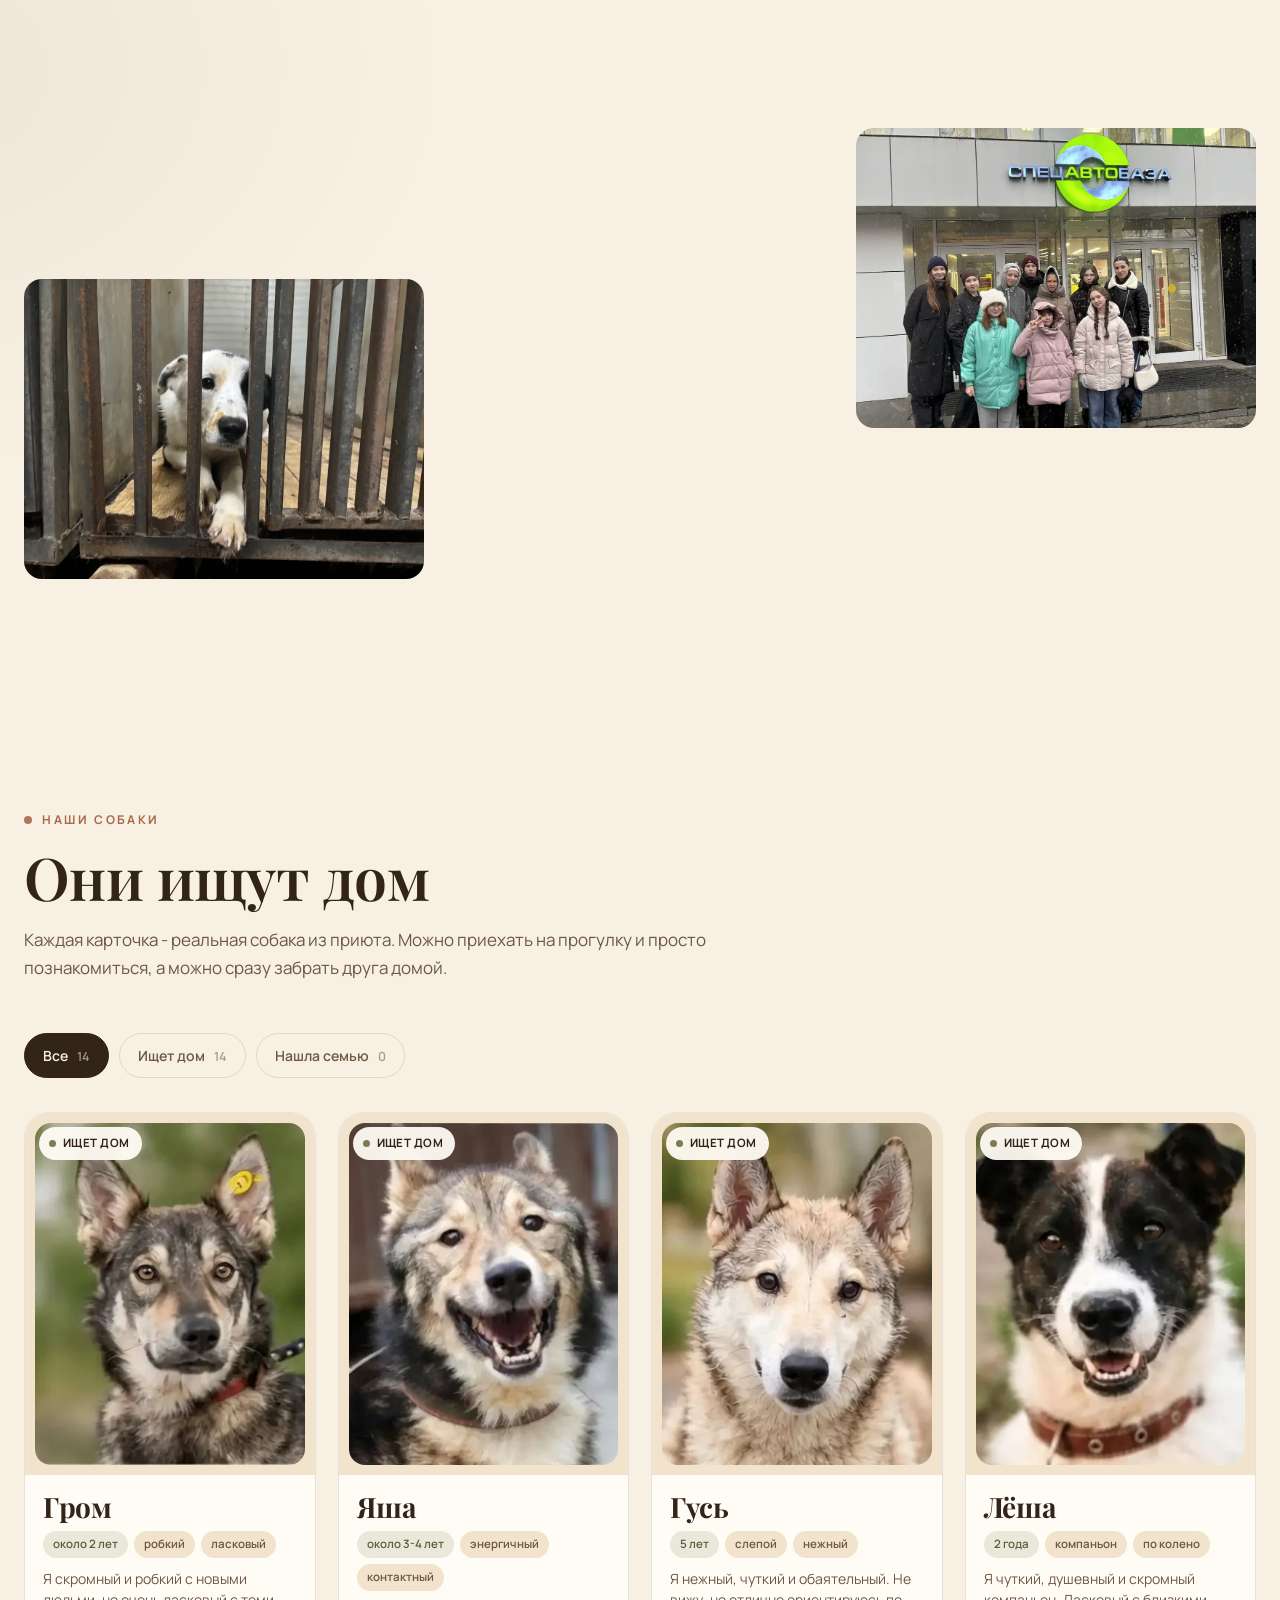
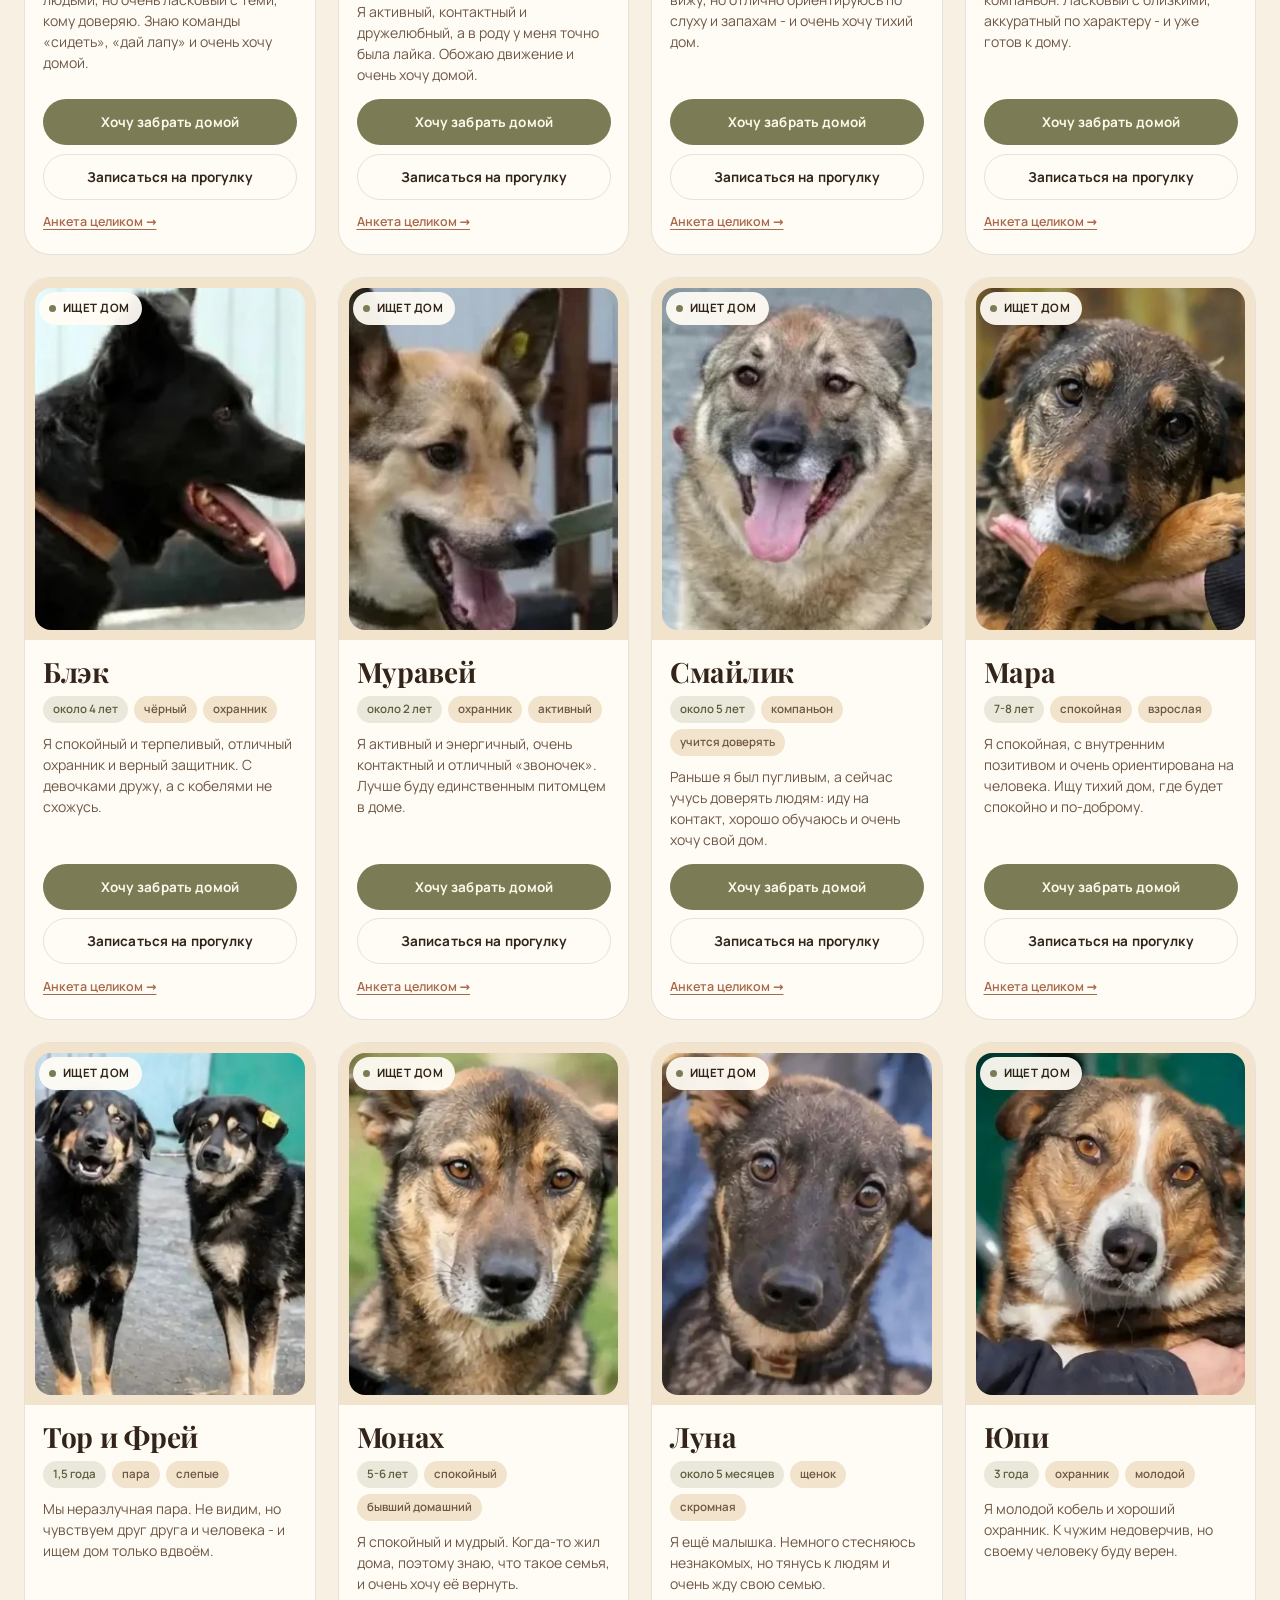
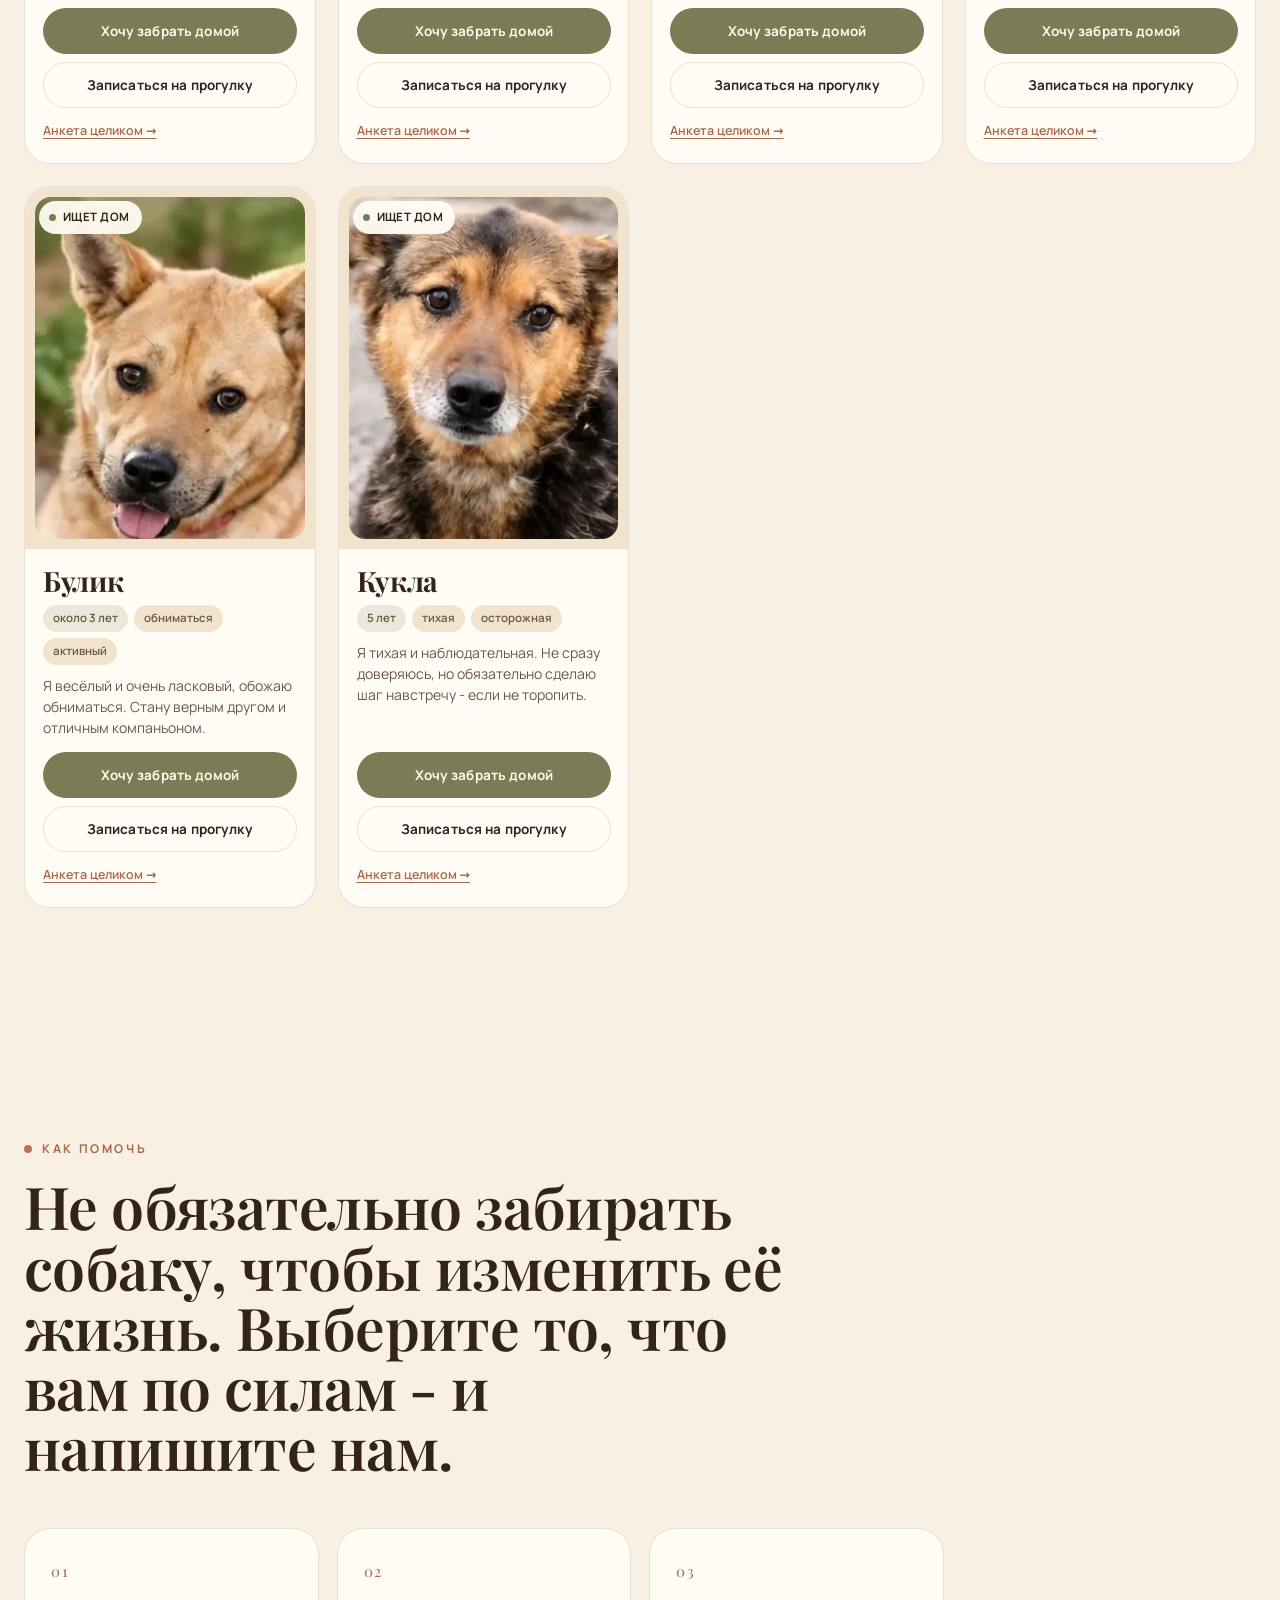
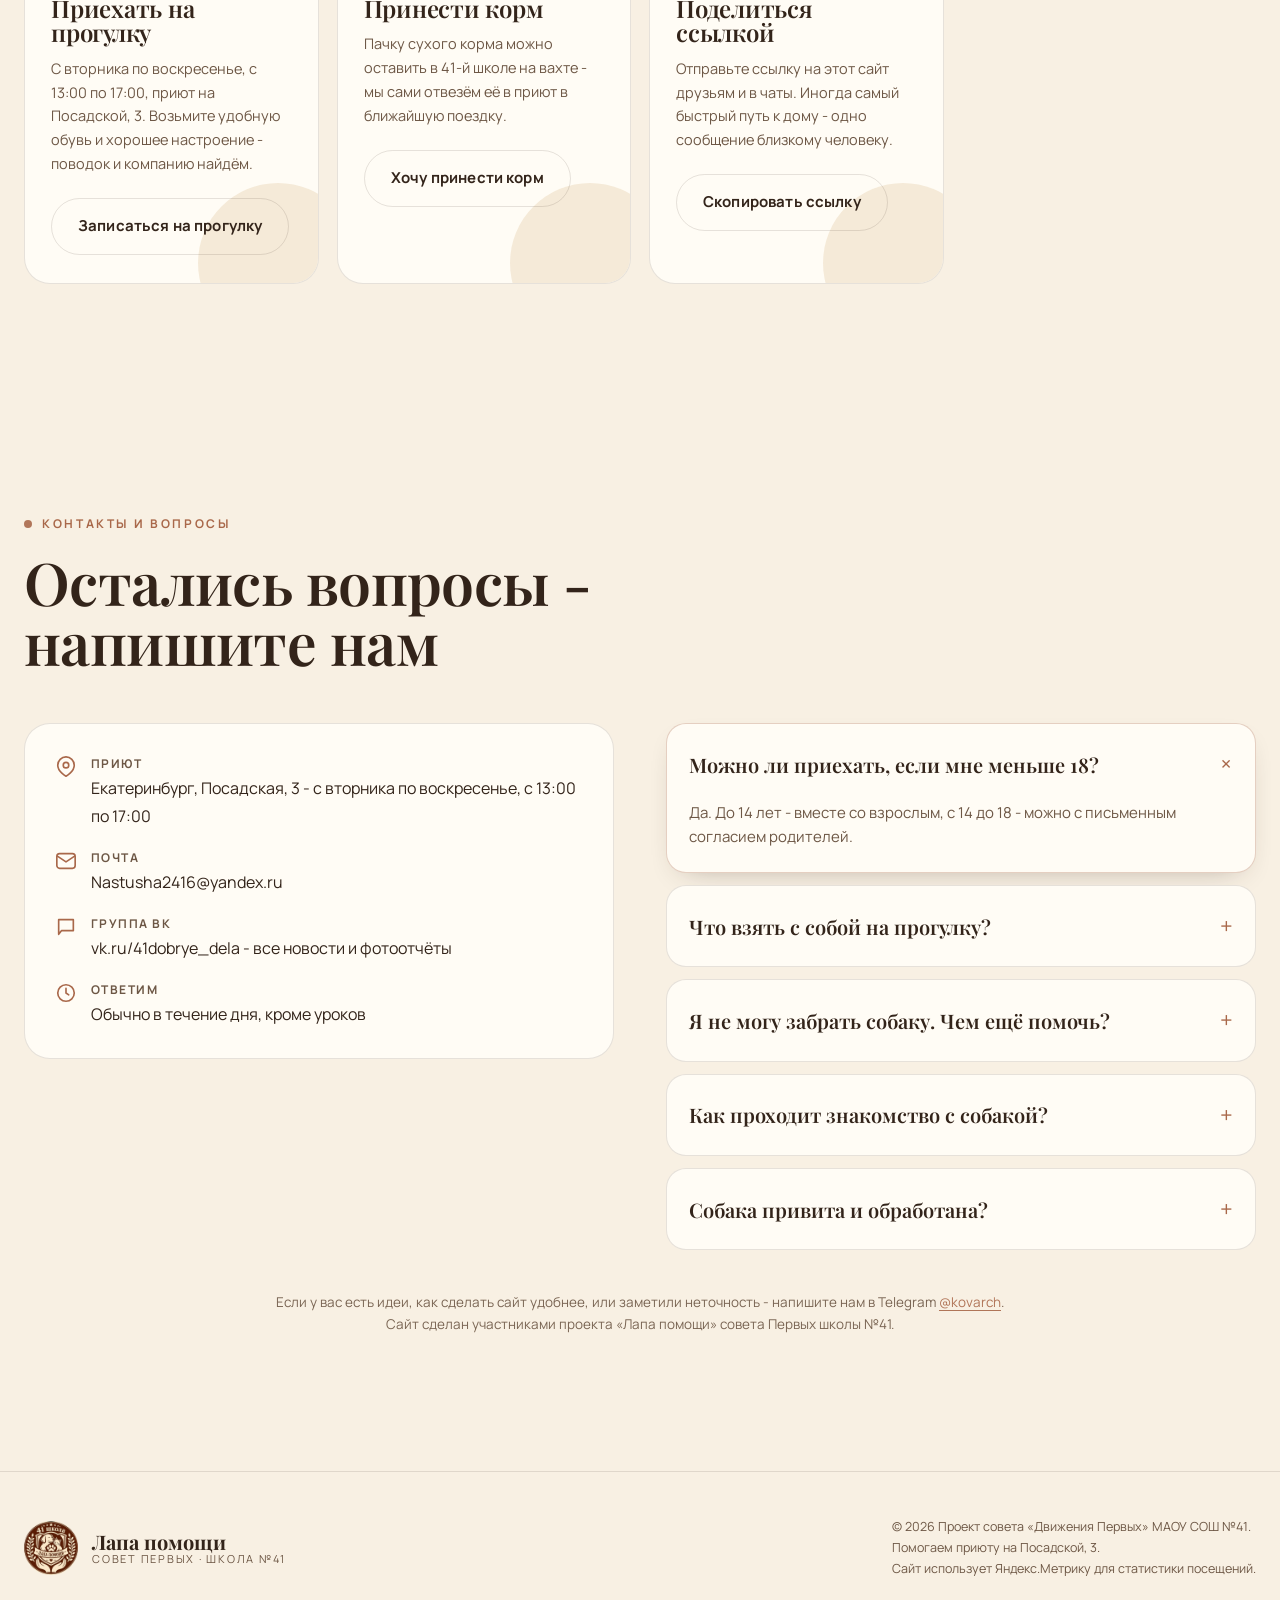
==== commit e8b19b12: "Add files via upload" ====
--- a/index.html
+++ b/index.html
@@ -62,6 +62,7 @@
 <!-- /Yandex.Metrika counter -->
 </head>
 <body>
+<div class="paw-trail" aria-hidden="true"><i style="left:745px;top:136px;--r:-8deg;--s:1.0;--o:0.15"></i><i style="left:770px;top:246px;--r:-3deg;--s:0.9;--o:0.148"></i><i style="left:763px;top:355px;--r:3deg;--s:1.0;--o:0.147"></i><i style="left:766px;top:476px;--r:5deg;--s:0.9;--o:0.145"></i><i style="left:747px;top:580px;--r:5deg;--s:1.0;--o:0.144"></i><i style="left:745px;top:699px;--r:7deg;--s:0.9;--o:0.142"></i><i style="left:723px;top:803px;--r:7deg;--s:1.0;--o:0.14"></i><i style="left:718px;top:917px;--r:9deg;--s:0.9;--o:0.139"></i><i style="left:695px;top:1024px;--r:26deg;--s:1.0;--o:0.137"></i><i style="left:606px;top:1076px;--r:75deg;--s:0.9;--o:0.136"></i><i style="left:493px;top:1094px;--r:77deg;--s:1.0;--o:0.134"></i><i style="left:389px;top:1124px;--r:79deg;--s:0.9;--o:0.132"></i><i style="left:275px;top:1143px;--r:70deg;--s:1.0;--o:0.131"></i><i style="left:174px;top:1196px;--r:56deg;--s:0.9;--o:0.129"></i><i style="left:91px;top:1264px;--r:20deg;--s:1.0;--o:0.128"></i><i style="left:71px;top:1377px;--r:9deg;--s:0.9;--o:0.126"></i><i style="left:47px;top:1487px;--r:2deg;--s:1.0;--o:0.124"></i><i style="left:55px;top:1601px;--r:0deg;--s:0.9;--o:0.123"></i><i style="left:44px;top:1707px;--r:-2deg;--s:1.0;--o:0.121"></i><i style="left:63px;top:1822px;--r:-15deg;--s:0.9;--o:0.12"></i><i style="left:86px;top:1933px;--r:-26deg;--s:1.0;--o:0.118"></i><i style="left:152px;top:2019px;--r:-57deg;--s:0.9;--o:0.116"></i><i style="left:249px;top:2074px;--r:-83deg;--s:1.0;--o:0.115"></i><i style="left:360px;top:2075px;--r:-85deg;--s:0.9;--o:0.113"></i><i style="left:471px;top:2094px;--r:-88deg;--s:1.0;--o:0.112"></i><i style="left:586px;top:2088px;--r:-89deg;--s:0.9;--o:0.11"></i><i style="left:689px;top:2100px;--r:-89deg;--s:1.0;--o:0.108"></i><i style="left:802px;top:2092px;--r:-90deg;--s:0.9;--o:0.107"></i><i style="left:914px;top:2102px;--r:-90deg;--s:1.0;--o:0.105"></i><i style="left:1034px;top:2093px;--r:-87deg;--s:0.9;--o:0.104"></i><i style="left:1143px;top:2108px;--r:-86deg;--s:1.0;--o:0.102"></i><i style="left:1258px;top:2112px;--r:-68deg;--s:0.9;--o:0.1"></i><i style="left:1344px;top:2178px;--r:-28deg;--s:1.0;--o:0.1"></i><i style="left:1388px;top:2281px;--r:-3deg;--s:0.9;--o:0.1"></i><i style="left:1382px;top:2386px;--r:1deg;--s:1.0;--o:0.1"></i><i style="left:1389px;top:2509px;--r:1deg;--s:0.9;--o:0.1"></i><i style="left:1377px;top:2614px;--r:1deg;--s:1.0;--o:0.1"></i><i style="left:1386px;top:2731px;--r:1deg;--s:0.9;--o:0.1"></i><i style="left:1374px;top:2833px;--r:1deg;--s:1.0;--o:0.1"></i><i style="left:1383px;top:2950px;--r:-0deg;--s:0.9;--o:0.1"></i><i style="left:1374px;top:3067px;--r:-1deg;--s:1.0;--o:0.1"></i><i style="left:1386px;top:3169px;--r:-1deg;--s:0.9;--o:0.1"></i><i style="left:1377px;top:3285px;--r:0deg;--s:1.0;--o:0.1"></i><i style="left:1386px;top:3404px;--r:1deg;--s:0.9;--o:0.1"></i><i style="left:1375px;top:3508px;--r:1deg;--s:1.0;--o:0.1"></i><i style="left:1383px;top:3623px;--r:0deg;--s:0.9;--o:0.1"></i><i style="left:1373px;top:3733px;--r:-1deg;--s:1.0;--o:0.1"></i><i style="left:1385px;top:3852px;--r:-0deg;--s:0.9;--o:0.1"></i><i style="left:1375px;top:3959px;--r:-0deg;--s:1.0;--o:0.1"></i><i style="left:1378px;top:4073px;--r:23deg;--s:0.9;--o:0.1"></i><i style="left:1308px;top:4157px;--r:47deg;--s:1.0;--o:0.1"></i><i style="left:1226px;top:4236px;--r:57deg;--s:0.9;--o:0.1"></i><i style="left:1121px;top:4283px;--r:67deg;--s:1.0;--o:0.1"></i><i style="left:1023px;top:4331px;--r:75deg;--s:0.9;--o:0.1"></i></div>
 <div class="progress" id="progress"></div>
 <div class="grain" aria-hidden="true"></div>
 
@@ -97,7 +98,6 @@
     <div class="hero__blob hero__blob--3" aria-hidden="true"></div>
     
     <div class="wrap hero__grid">
-      <div class="hero__trail" aria-hidden="true"><i style="left:99.19%;top:-12.47%;--r:237deg;--s:0.94;--o:0.19"></i><i style="left:91.45%;top:-3.64%;--r:236deg;--s:0.9;--o:0.18"></i><i style="left:83.71%;top:4.16%;--r:243deg;--s:0.92;--o:0.17"></i><i style="left:76.29%;top:10.65%;--r:234deg;--s:0.88;--o:0.16"></i></div>
       <div>
         <span class="eyebrow reveal">Приют на Посадской, 3</span>
         <h1 class="hero__title reveal reveal--d1">У каждой собаки<br>должен быть<br><em>свой человек</em></h1>
@@ -166,7 +166,6 @@
   </section>
 
   <section class="section" id="dogs">
-    <div class="dogs-trail" aria-hidden="true"><i style="left:1310px;top:150px;--r:234deg;--s:0.96;--o:0.2"></i><i style="left:1195px;top:240px;--r:234deg;--s:0.92;--o:0.19"></i><i style="left:1075px;top:320px;--r:246deg;--s:0.95;--o:0.18"></i><i style="left:960px;top:375px;--r:234deg;--s:0.92;--o:0.17"></i></div>
     <div class="wrap">
       <div class="section-head reveal">
         <span class="eyebrow">Наши собаки</span>
--- a/style.css
+++ b/style.css
@@ -47,6 +47,22 @@
   --ease: cubic-bezier(0.22, 0.9, 0.24, 1);
 }
 
+body { position: relative; }
+
+body { position: relative; }
+
+body { position: relative; }
+.paw-trail { position: absolute; inset: 0; z-index: -1; pointer-events: none; }
+.paw-trail i {
+  position: absolute;
+  width: 48px;
+  height: 48px;
+  margin: -24px 0 0 -24px;
+  background: url("paw.png") center / contain no-repeat;
+  transform: rotate(var(--r)) scale(var(--s));
+  opacity: var(--o);
+}
+
 * { box-sizing: border-box; }
 
 html { scroll-behavior: smooth; overflow-x: hidden; }
@@ -220,20 +236,7 @@
 .hero__blob--2 { width: 420px; height: 420px; background: #d9a883; left: -140px; bottom: -140px; opacity: 0.34; }
 .hero__blob--3 { width: 300px; height: 300px; background: #a9ab84; top: 46%; right: 26%; opacity: 0.3; }
 .hero__trail, .hero__trail i, .hero__trail, .hero__trail i, .hero__trail, .hero__trail i, .hero__trail, .hero__trail i, .hero__trail, .hero__trail i, .hero__trail, .hero__trail i, #dogs { position: relative; }
-.hero__trail, .dogs-trail { position: absolute; pointer-events: none; z-index: 0; }
-.hero__trail { inset: 0; }
-.dogs-trail { top: 0; right: 0; width: 100%; height: 480px; }
-.hero__trail i, .dogs-trail i {
-  position: absolute;
-  width: 96px;
-  height: 96px;
-  margin: -48px 0 0 -48px;
-  background: url("data:image/svg+xml,%3Csvg xmlns='http://www.w3.org/2000/svg' viewBox='-70 -80 140 140'%3E%3Cg fill='%238a7a58'%3E%3Cpath d='M-37,0 C-37,-22 -21,-34 0,-34 C21,-34 37,-22 37,0 C37,14 33,22 26,23 C20,24 19,17 13,16 C7,15 6,21 0,21 C-6,21 -7,15 -13,16 C-19,17 -20,24 -26,23 C-33,22 -37,14 -37,0 Z'/%3E%3Cellipse cx='-40' cy='-54' rx='10' ry='14' transform='rotate(-40 -40 -54)'/%3E%3Cellipse cx='-14' cy='-62' rx='10' ry='14' transform='rotate(-13 -14 -62)'/%3E%3Cellipse cx='14' cy='-62' rx='10' ry='14' transform='rotate(13 14 -62)'/%3E%3Cellipse cx='40' cy='-54' rx='10' ry='14' transform='rotate(40 40 -54)'/%3E%3C/g%3E%3C/svg%3E") center / contain no-repeat;
-  transform: rotate(var(--r)) scale(var(--s));
-  opacity: var(--o);
-}
-.dogs-trail i { width: 124px; height: 124px; margin: -62px 0 0 -62px; }
-.hero__grid {
+.hero__trail, .hero__trail i, .hero__grid {
   position: relative;
   display: grid;
   grid-template-columns: 1.05fr 0.95fr;
@@ -726,7 +729,16 @@
   }
 
 @media (max-width: 1320px) {
-  .hero__trail { display: none; }
+  }
+
+@media (max-width: 1320px) {
+  }
+
+@media (max-width: 1320px) {
+  }
+
+@media (max-width: 1320px) {
+  .paw-trail { display: none; }
 }
 
 @media (max-width: 1080px) {
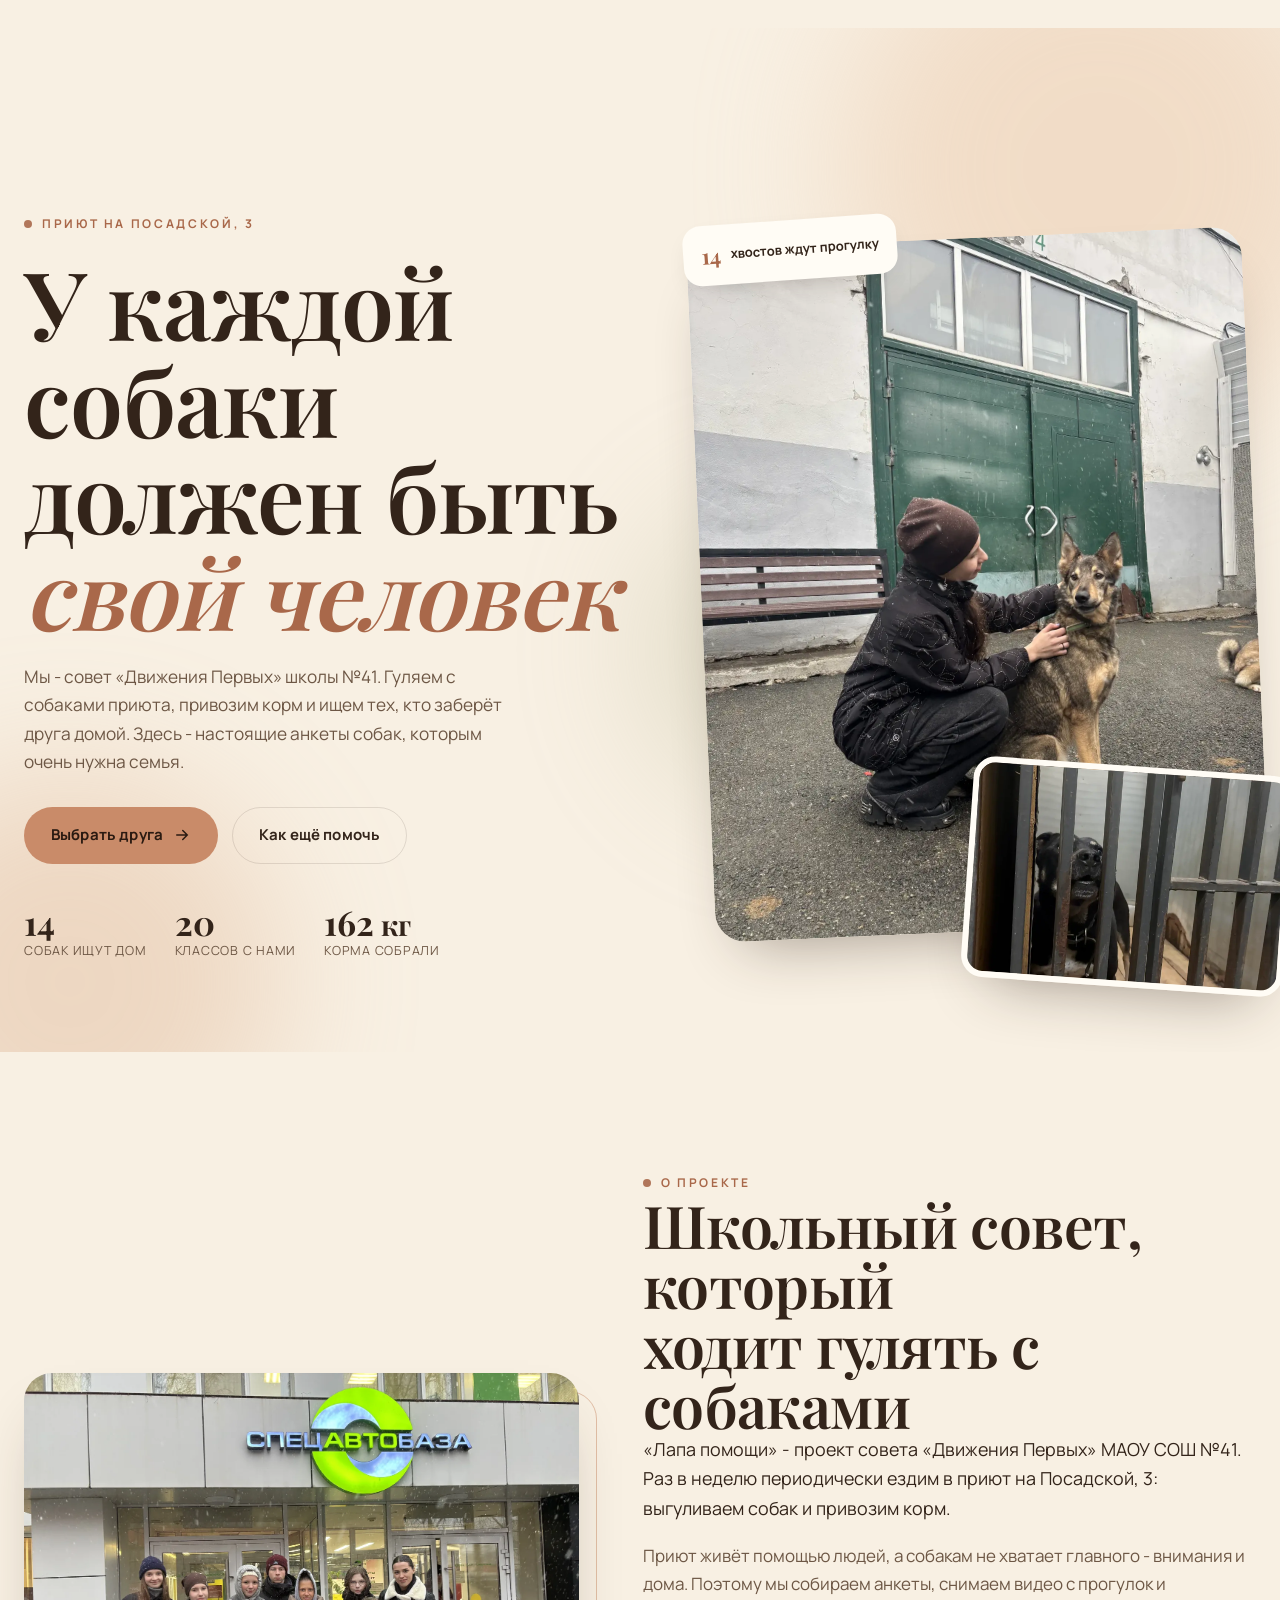
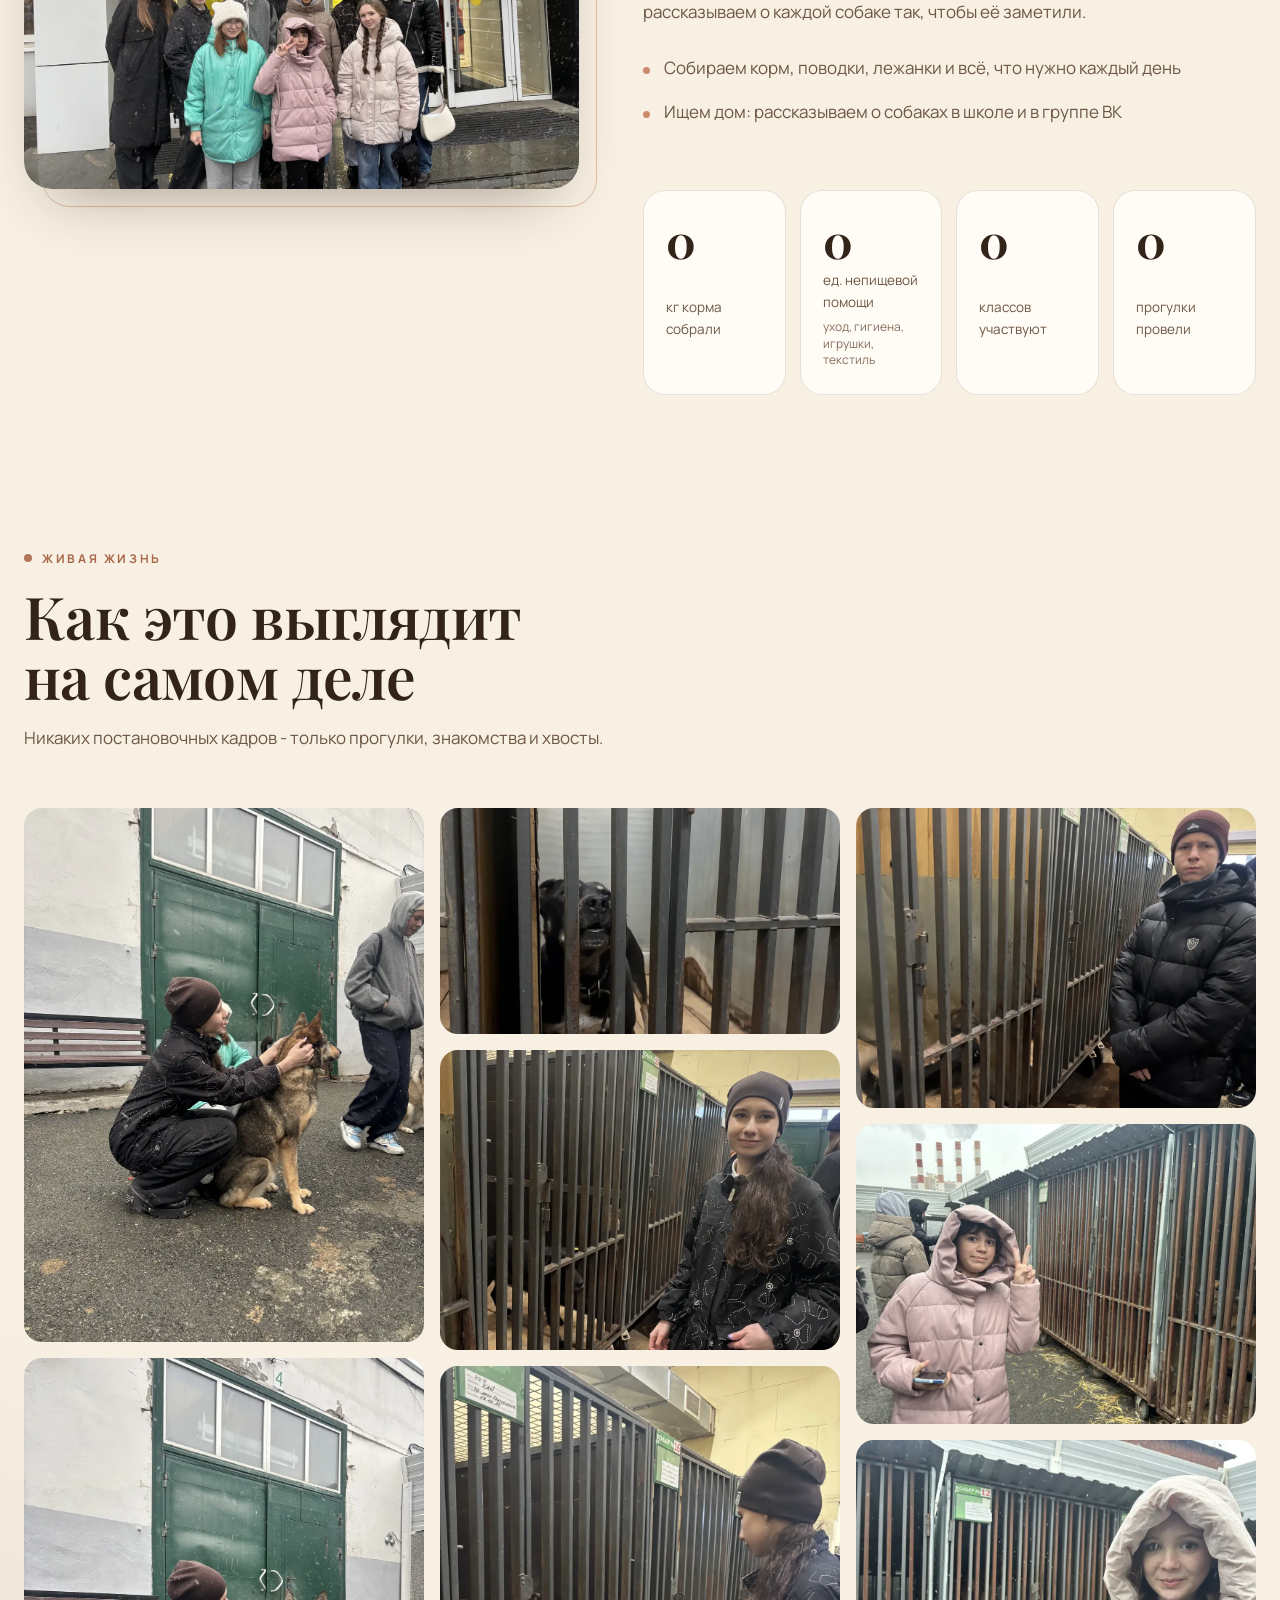
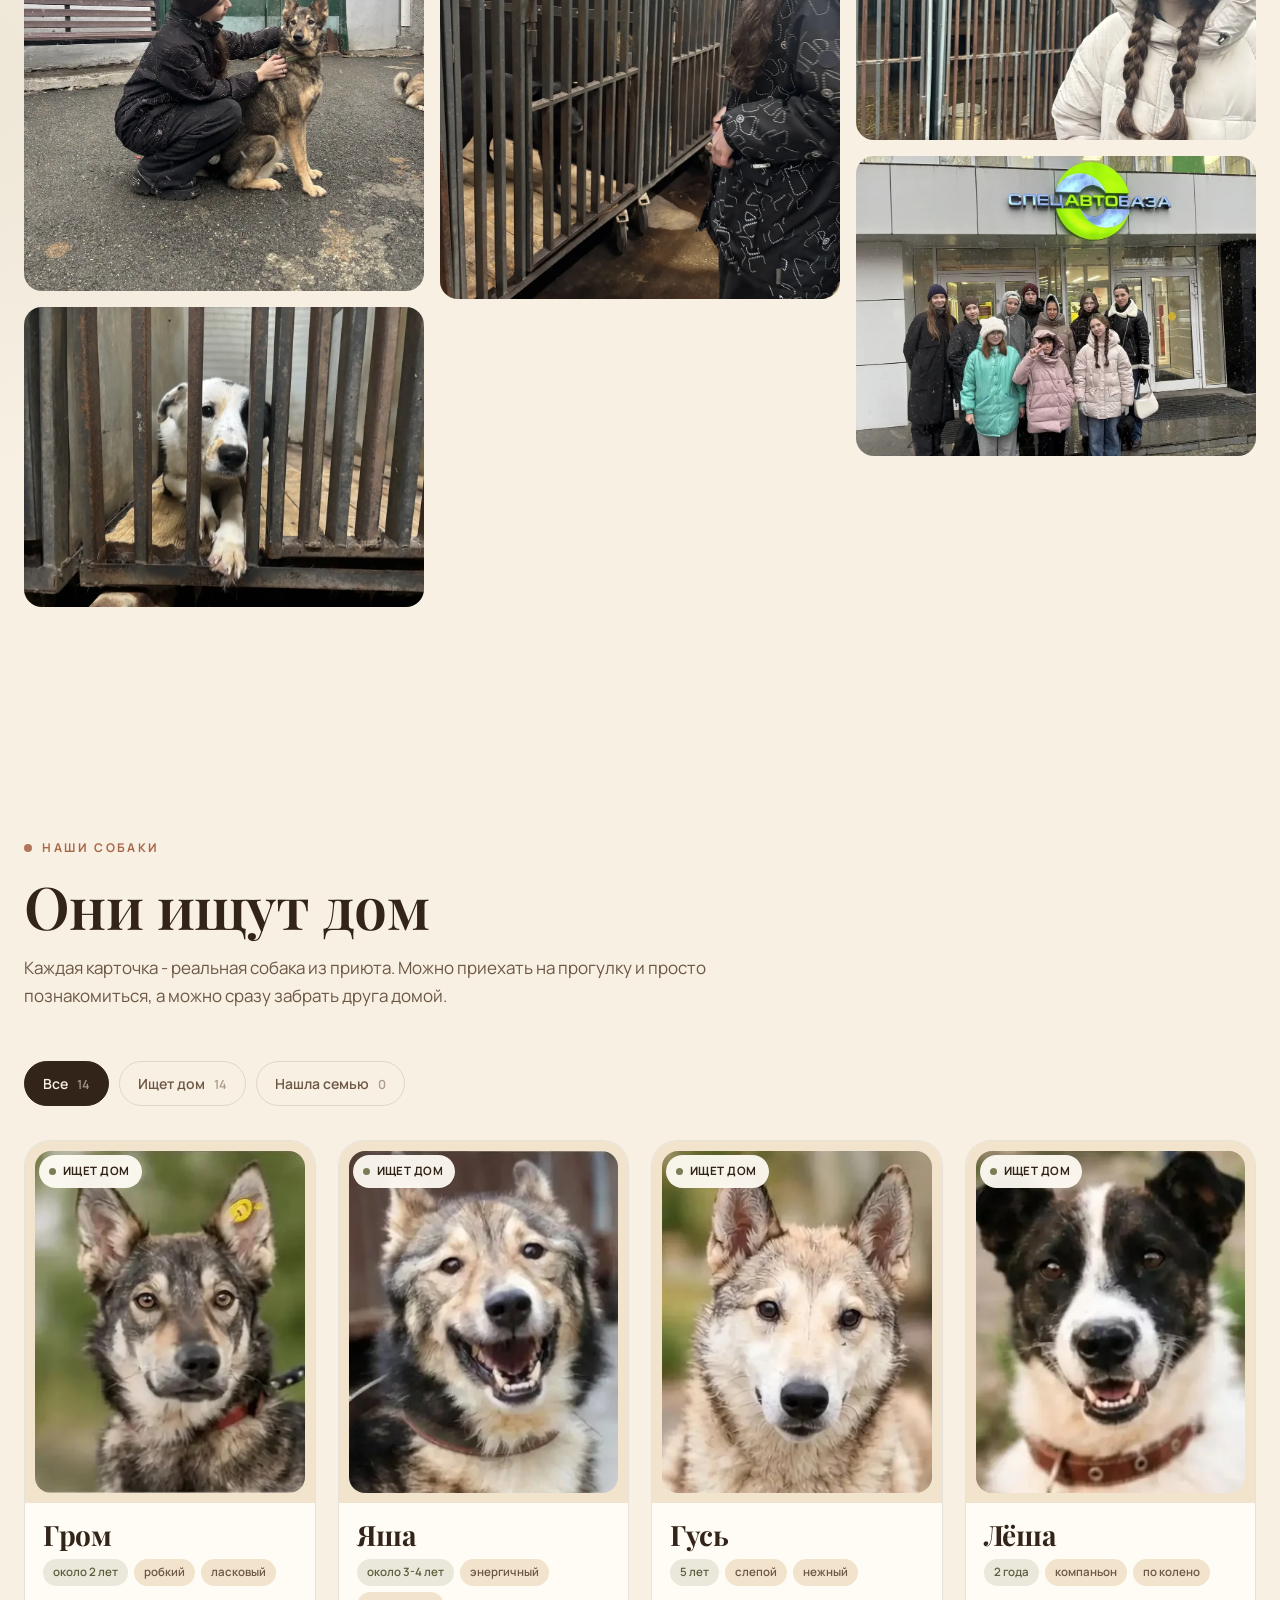
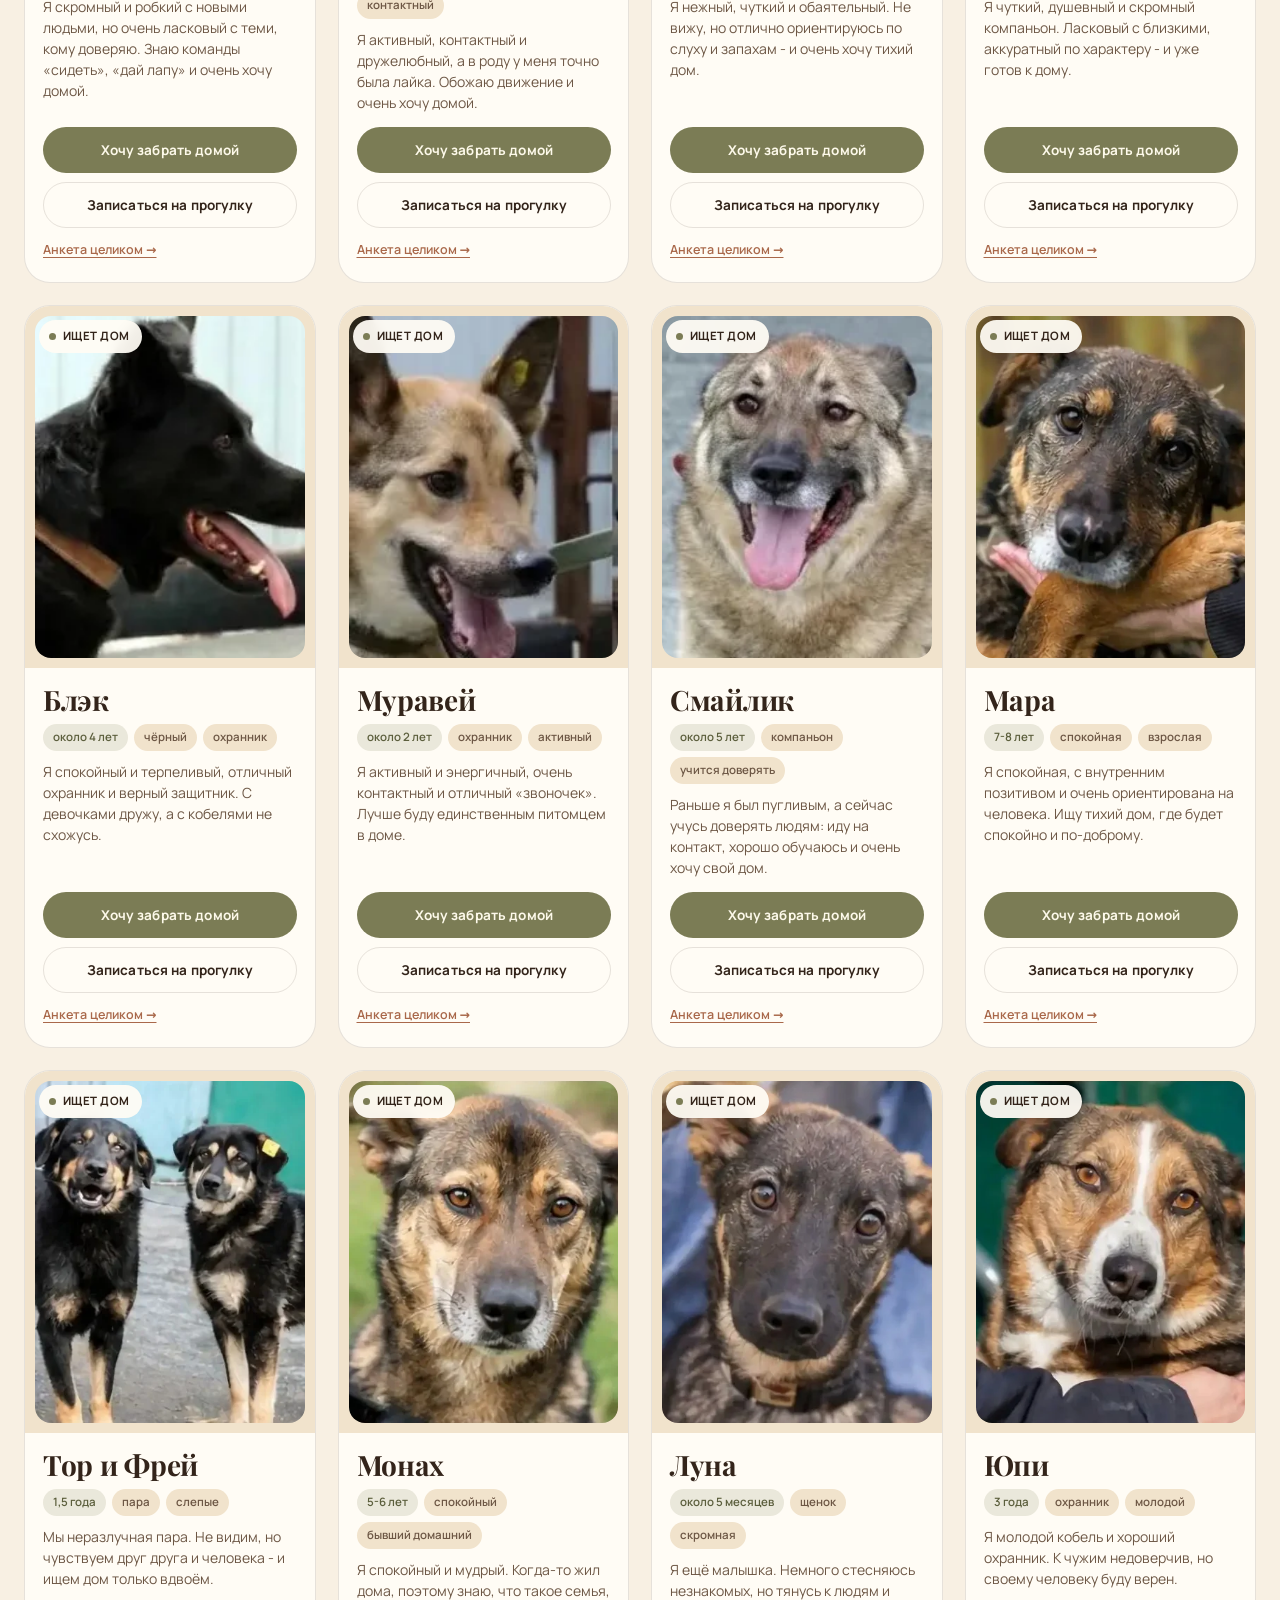
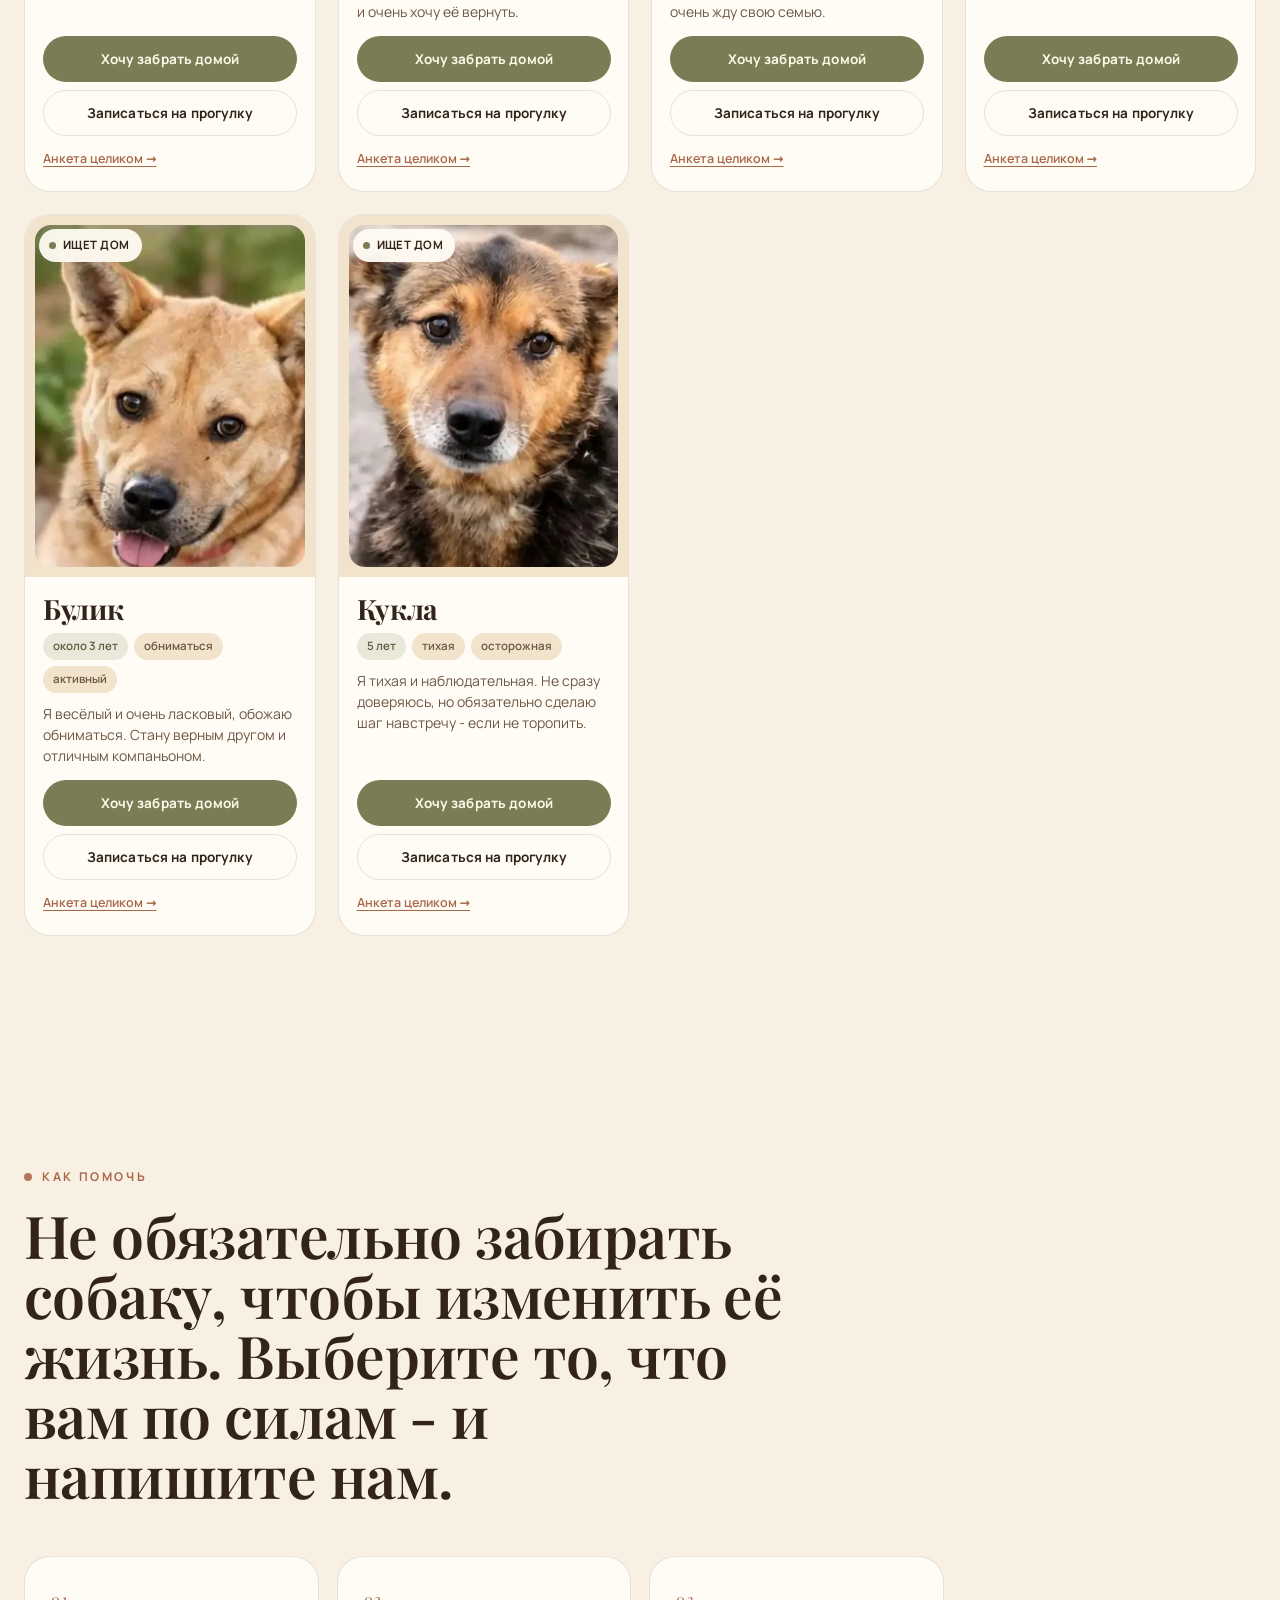
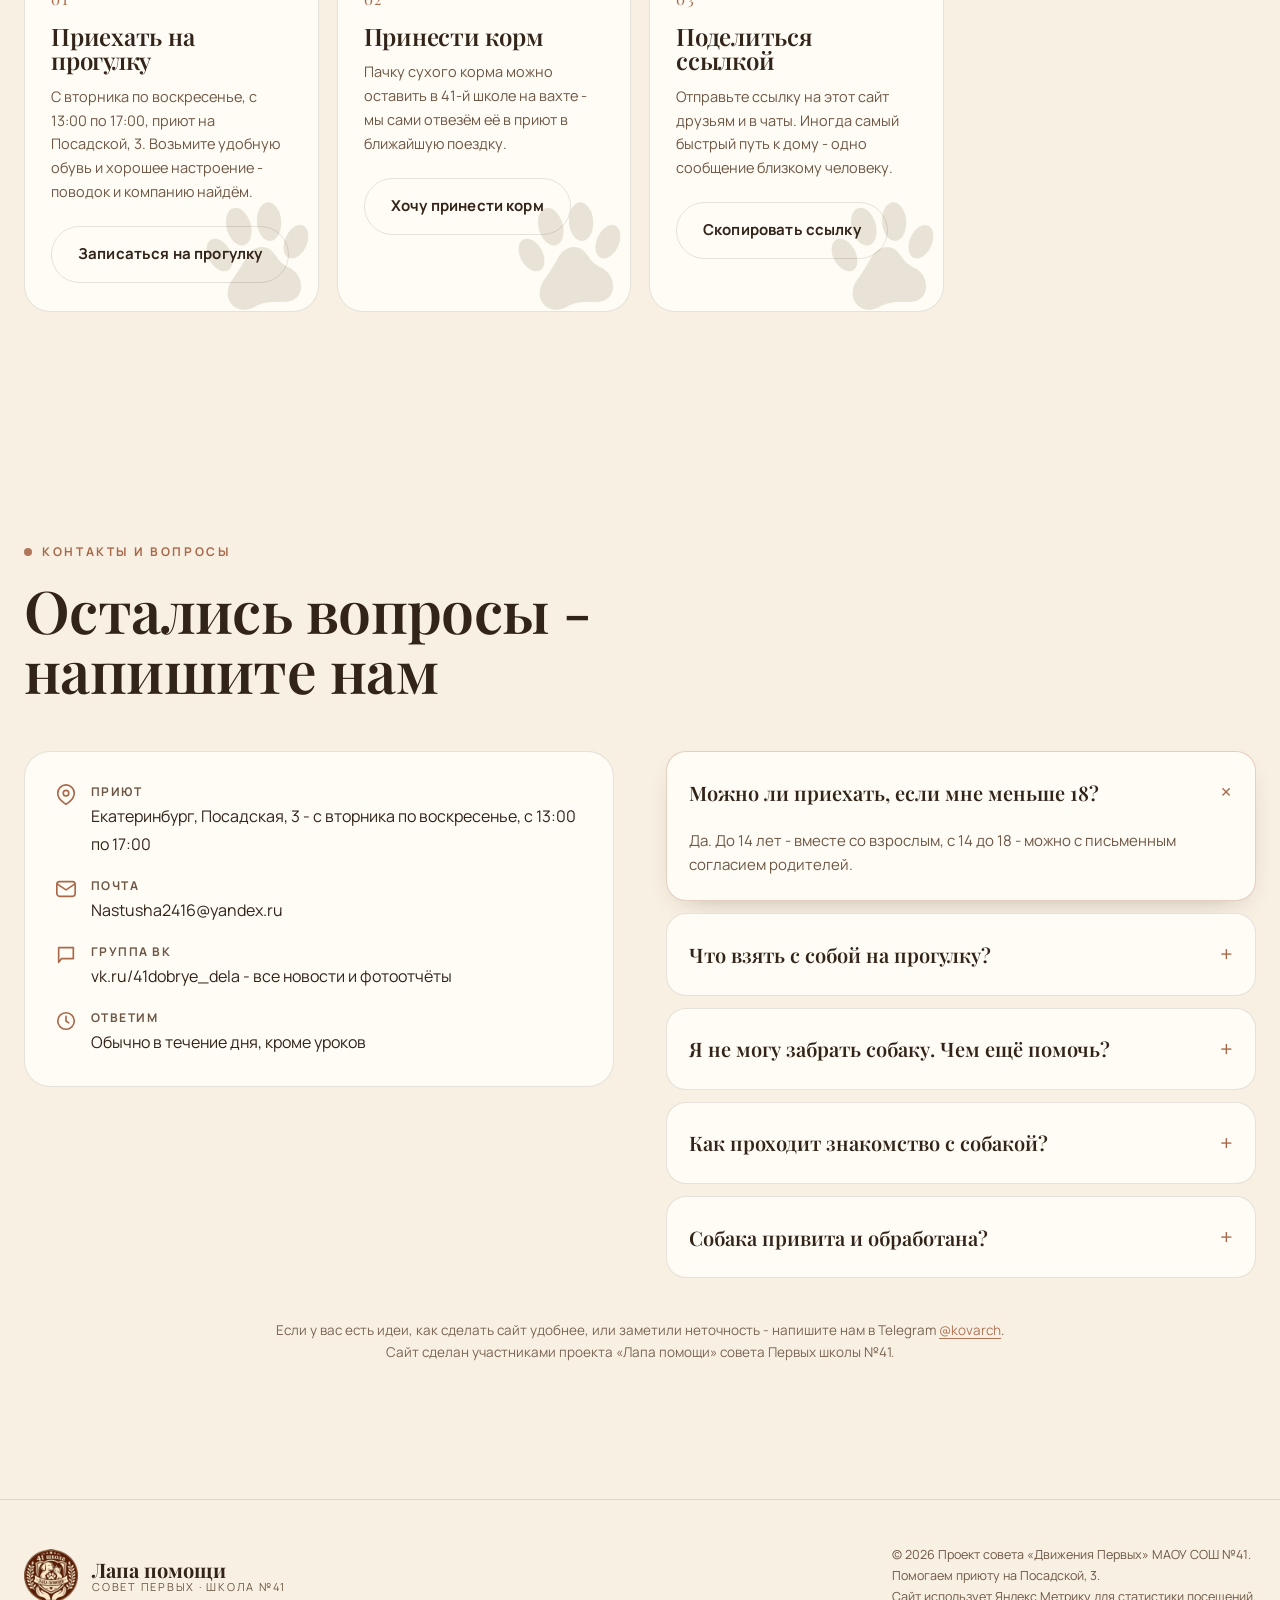
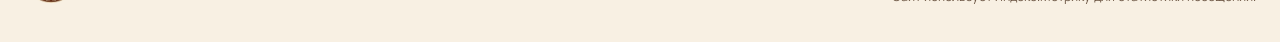
==== commit 1770db80: "Add files via upload" ====
--- a/index.html
+++ b/index.html
@@ -62,37 +62,8 @@
 <!-- /Yandex.Metrika counter -->
 </head>
 <body>
-<div class="paw-trail" aria-hidden="true"><i style="left:745px;top:136px;--r:-8deg;--s:1.0;--o:0.15"></i><i style="left:770px;top:246px;--r:-3deg;--s:0.9;--o:0.148"></i><i style="left:763px;top:355px;--r:3deg;--s:1.0;--o:0.147"></i><i style="left:766px;top:476px;--r:5deg;--s:0.9;--o:0.145"></i><i style="left:747px;top:580px;--r:5deg;--s:1.0;--o:0.144"></i><i style="left:745px;top:699px;--r:7deg;--s:0.9;--o:0.142"></i><i style="left:723px;top:803px;--r:7deg;--s:1.0;--o:0.14"></i><i style="left:718px;top:917px;--r:9deg;--s:0.9;--o:0.139"></i><i style="left:695px;top:1024px;--r:26deg;--s:1.0;--o:0.137"></i><i style="left:606px;top:1076px;--r:75deg;--s:0.9;--o:0.136"></i><i style="left:493px;top:1094px;--r:77deg;--s:1.0;--o:0.134"></i><i style="left:389px;top:1124px;--r:79deg;--s:0.9;--o:0.132"></i><i style="left:275px;top:1143px;--r:70deg;--s:1.0;--o:0.131"></i><i style="left:174px;top:1196px;--r:56deg;--s:0.9;--o:0.129"></i><i style="left:91px;top:1264px;--r:20deg;--s:1.0;--o:0.128"></i><i style="left:71px;top:1377px;--r:9deg;--s:0.9;--o:0.126"></i><i style="left:47px;top:1487px;--r:2deg;--s:1.0;--o:0.124"></i><i style="left:55px;top:1601px;--r:0deg;--s:0.9;--o:0.123"></i><i style="left:44px;top:1707px;--r:-2deg;--s:1.0;--o:0.121"></i><i style="left:63px;top:1822px;--r:-15deg;--s:0.9;--o:0.12"></i><i style="left:86px;top:1933px;--r:-26deg;--s:1.0;--o:0.118"></i><i style="left:152px;top:2019px;--r:-57deg;--s:0.9;--o:0.116"></i><i style="left:249px;top:2074px;--r:-83deg;--s:1.0;--o:0.115"></i><i style="left:360px;top:2075px;--r:-85deg;--s:0.9;--o:0.113"></i><i style="left:471px;top:2094px;--r:-88deg;--s:1.0;--o:0.112"></i><i style="left:586px;top:2088px;--r:-89deg;--s:0.9;--o:0.11"></i><i style="left:689px;top:2100px;--r:-89deg;--s:1.0;--o:0.108"></i><i style="left:802px;top:2092px;--r:-90deg;--s:0.9;--o:0.107"></i><i style="left:914px;top:2102px;--r:-90deg;--s:1.0;--o:0.105"></i><i style="left:1034px;top:2093px;--r:-87deg;--s:0.9;--o:0.104"></i><i style="left:1143px;top:2108px;--r:-86deg;--s:1.0;--o:0.102"></i><i style="left:1258px;top:2112px;--r:-68deg;--s:0.9;--o:0.1"></i><i style="left:1344px;top:2178px;--r:-28deg;--s:1.0;--o:0.1"></i><i style="left:1388px;top:2281px;--r:-3deg;--s:0.9;--o:0.1"></i><i style="left:1382px;top:2386px;--r:1deg;--s:1.0;--o:0.1"></i><i style="left:1389px;top:2509px;--r:1deg;--s:0.9;--o:0.1"></i><i style="left:1377px;top:2614px;--r:1deg;--s:1.0;--o:0.1"></i><i style="left:1386px;top:2731px;--r:1deg;--s:0.9;--o:0.1"></i><i style="left:1374px;top:2833px;--r:1deg;--s:1.0;--o:0.1"></i><i style="left:1383px;top:2950px;--r:-0deg;--s:0.9;--o:0.1"></i><i style="left:1374px;top:3067px;--r:-1deg;--s:1.0;--o:0.1"></i><i style="left:1386px;top:3169px;--r:-1deg;--s:0.9;--o:0.1"></i><i style="left:1377px;top:3285px;--r:0deg;--s:1.0;--o:0.1"></i><i style="left:1386px;top:3404px;--r:1deg;--s:0.9;--o:0.1"></i><i style="left:1375px;top:3508px;--r:1deg;--s:1.0;--o:0.1"></i><i style="left:1383px;top:3623px;--r:0deg;--s:0.9;--o:0.1"></i><i style="left:1373px;top:3733px;--r:-1deg;--s:1.0;--o:0.1"></i><i style="left:1385px;top:3852px;--r:-0deg;--s:0.9;--o:0.1"></i><i style="left:1375px;top:3959px;--r:-0deg;--s:1.0;--o:0.1"></i><i style="left:1378px;top:4073px;--r:23deg;--s:0.9;--o:0.1"></i><i style="left:1308px;top:4157px;--r:47deg;--s:1.0;--o:0.1"></i><i style="left:1226px;top:4236px;--r:57deg;--s:0.9;--o:0.1"></i><i style="left:1121px;top:4283px;--r:67deg;--s:1.0;--o:0.1"></i><i style="left:1023px;top:4331px;--r:75deg;--s:0.9;--o:0.1"></i></div>
-<div class="progress" id="progress"></div>
-<div class="grain" aria-hidden="true"></div>
-
-<header class="header" id="header">
-  <div class="wrap header__inner">
-    <a class="brand" href="#top" aria-label="Лапа помощи, на главную">
-      <img class="brand__mark" src="emblem.png" alt="Эмблема «Лапа помощи»" width="54" height="54" loading="eager">
-      <span class="brand__text">
-        <span class="brand__title">Лапа помощи</span>
-        <span class="brand__sub">Совет Первых · школа №41</span>
-      </span>
-    </a>
-
-    <nav class="nav" id="nav" aria-label="Главное меню">
-      <a href="#about">О проекте</a>
-      <a href="#dogs">Собаки</a>
-      <a href="#help">Как помочь</a>
-      <a href="#contacts">Контакты</a>
-    </nav>
-
-    <a class="btn btn--primary header__cta" href="#dogs">
-      Выбрать друга
-      <svg viewBox="0 0 24 24" fill="none" stroke="currentColor" stroke-width="2" stroke-linecap="round"><path d="M5 12h14M13 6l6 6-6 6"/></svg>
-    </a>
-    <button class="burger" id="burger" aria-label="Открыть меню" aria-expanded="false"><span></span></button>
-  </div>
-</header>
-
-<main id="top">
-  <section class="hero">
+<div class="paw-trail" aria-hidden="true"><div class="paw-trail__in"><i style="left:653px;top:125px;--r:172deg;--s:1.0;--o:0.15"></i><i style="left:678px;top:232px;--r:176deg;--s:0.9;--o:0.149"></i><i style="left:671px;top:342px;--r:183deg;--s:1.0;--o:0.147"></i><i style="left:674px;top:442px;--r:185deg;--s:0.9;--o:0.146"></i><i style="left:655px;top:552px;--r:185deg;--s:1.0;--o:0.145"></i><i style="left:654px;top:666px;--r:186deg;--s:0.9;--o:0.143"></i><i style="left:634px;top:769px;--r:185deg;--s:1.0;--o:0.142"></i><i style="left:634px;top:880px;--r:186deg;--s:0.9;--o:0.141"></i><i style="left:613px;top:985px;--r:183deg;--s:1.0;--o:0.14"></i><i style="left:564px;top:1068px;--r:254deg;--s:0.9;--o:0.138"></i><i style="left:454px;top:1087px;--r:257deg;--s:1.0;--o:0.137"></i><i style="left:354px;top:1121px;--r:259deg;--s:0.9;--o:0.136"></i><i style="left:245px;top:1134px;--r:252deg;--s:1.0;--o:0.134"></i><i style="left:148px;top:1178px;--r:247deg;--s:0.9;--o:0.133"></i><i style="left:43px;top:1221px;--r:222deg;--s:1.0;--o:0.132"></i><i style="left:-3px;top:1315px;--r:193deg;--s:0.9;--o:0.131"></i><i style="left:-35px;top:1419px;--r:188deg;--s:1.0;--o:0.129"></i><i style="left:-36px;top:1523px;--r:182deg;--s:0.9;--o:0.128"></i><i style="left:-49px;top:1631px;--r:180deg;--s:1.0;--o:0.127"></i><i style="left:-39px;top:1744px;--r:177deg;--s:0.9;--o:0.125"></i><i style="left:-38px;top:1846px;--r:163deg;--s:1.0;--o:0.124"></i><i style="left:8px;top:1944px;--r:150deg;--s:0.9;--o:0.123"></i><i style="left:65px;top:2039px;--r:120deg;--s:1.0;--o:0.121"></i><i style="left:167px;top:2070px;--r:96deg;--s:0.9;--o:0.12"></i><i style="left:271px;top:2090px;--r:93deg;--s:1.0;--o:0.119"></i><i style="left:386px;top:2087px;--r:92deg;--s:0.9;--o:0.117"></i><i style="left:485px;top:2101px;--r:91deg;--s:1.0;--o:0.116"></i><i style="left:603px;top:2093px;--r:91deg;--s:0.9;--o:0.115"></i><i style="left:713px;top:2105px;--r:91deg;--s:1.0;--o:0.114"></i><i style="left:814px;top:2097px;--r:91deg;--s:0.9;--o:0.112"></i><i style="left:919px;top:2110px;--r:94deg;--s:1.0;--o:0.111"></i><i style="left:1033px;top:2111px;--r:100deg;--s:0.9;--o:0.11"></i><i style="left:1130px;top:2146px;--r:119deg;--s:1.0;--o:0.108"></i><i style="left:1220px;top:2204px;--r:145deg;--s:0.9;--o:0.107"></i><i style="left:1264px;top:2306px;--r:165deg;--s:1.0;--o:0.106"></i><i style="left:1294px;top:2411px;--r:175deg;--s:0.9;--o:0.104"></i><i style="left:1292px;top:2515px;--r:178deg;--s:1.0;--o:0.103"></i><i style="left:1304px;top:2626px;--r:179deg;--s:0.9;--o:0.102"></i><i style="left:1295px;top:2736px;--r:181deg;--s:1.0;--o:0.101"></i><i style="left:1304px;top:2836px;--r:181deg;--s:0.9;--o:0.099"></i><i style="left:1291px;top:2950px;--r:180deg;--s:1.0;--o:0.098"></i><i style="left:1301px;top:3062px;--r:179deg;--s:0.9;--o:0.097"></i><i style="left:1293px;top:3163px;--r:179deg;--s:1.0;--o:0.095"></i><i style="left:1305px;top:3275px;--r:180deg;--s:0.9;--o:0.094"></i><i style="left:1294px;top:3387px;--r:181deg;--s:1.0;--o:0.093"></i><i style="left:1302px;top:3488px;--r:181deg;--s:0.9;--o:0.091"></i><i style="left:1291px;top:3600px;--r:179deg;--s:1.0;--o:0.09"></i><i style="left:1302px;top:3705px;--r:179deg;--s:0.9;--o:0.09"></i><i style="left:1294px;top:3810px;--r:179deg;--s:1.0;--o:0.09"></i><i style="left:1305px;top:3918px;--r:180deg;--s:0.9;--o:0.09"></i><i style="left:1293px;top:4031px;--r:192deg;--s:1.0;--o:0.09"></i><i style="left:1267px;top:4131px;--r:216deg;--s:0.9;--o:0.09"></i><i style="left:1183px;top:4206px;--r:234deg;--s:1.0;--o:0.09"></i><i style="left:1100px;top:4271px;--r:246deg;--s:0.9;--o:0.09"></i><i style="left:996px;top:4301px;--r:253deg;--s:1.0;--o:0.09"></i><i style="left:892px;top:4338px;--r:261deg;--s:0.9;--o:0.09"></i></div></div>
+﻿<section class="hero">
     <div class="hero__blob hero__blob--1" aria-hidden="true"></div>
     <div class="hero__blob hero__blob--2" aria-hidden="true"></div>
     <div class="hero__blob hero__blob--3" aria-hidden="true"></div>
--- a/style.css
+++ b/style.css
@@ -52,12 +52,26 @@
 body { position: relative; }
 
 body { position: relative; }
-.paw-trail { position: absolute; inset: 0; z-index: -1; pointer-events: none; }
 .paw-trail i {
   position: absolute;
   width: 48px;
   height: 48px;
   margin: -24px 0 0 -24px;
+  background: url("paw.png") center / contain no-repeat;
+  transform: rotate(var(--r)) scale(var(--s));
+  opacity: var(--o);
+}
+
+body { position: relative; }
+
+body { position: relative; }
+.paw-trail { position: absolute; inset: 0; z-index: -1; pointer-events: none; overflow: hidden; }
+.paw-trail__in { position: absolute; top: 0; left: 50%; width: 1240px; margin-left: -620px; height: 100%; }
+.paw-trail__in i {
+  position: absolute;
+  width: 46px;
+  height: 46px;
+  margin: -23px 0 0 -23px;
   background: url("paw.png") center / contain no-repeat;
   transform: rotate(var(--r)) scale(var(--s));
   opacity: var(--o);
@@ -472,14 +486,16 @@
 .help__card::before {
   content: "";
   position: absolute;
-  inset: auto -40px -60px auto;
-  width: 160px; height: 160px;
-  border-radius: 50%;
-  background: var(--cream-deep);
-  opacity: 0.7;
-  transition: transform 0.6s var(--ease);
-}
-.help__card:hover::before { transform: scale(1.25); }
+  right: 6px;
+  bottom: 4px;
+  width: 104px;
+  height: 104px;
+  background: url("paw.png") center / contain no-repeat;
+  opacity: 0.2;
+  transform: rotate(-14deg);
+  transition: transform 0.6s var(--ease), opacity 0.6s;
+}
+.help__card:hover::before { transform: rotate(-6deg) scale(1.08); opacity: 0.3; }
 .help__num { font-family: var(--serif); font-size: 15px; color: var(--clay-deep); letter-spacing: 0.1em; }
 .help__card h3 { font-size: 24px; position: relative; }
 .help__card p { font-size: 14.5px; margin: 0; position: relative; }
@@ -693,6 +709,12 @@
 .paw-divider svg { width: 22px; height: 22px; }
 
 @media (max-width: 900px) {
+  }
+
+@media (max-width: 1320px) {
+  }
+
+@media (max-width: 1320px) {
   }
 
 @media (max-width: 1320px) {
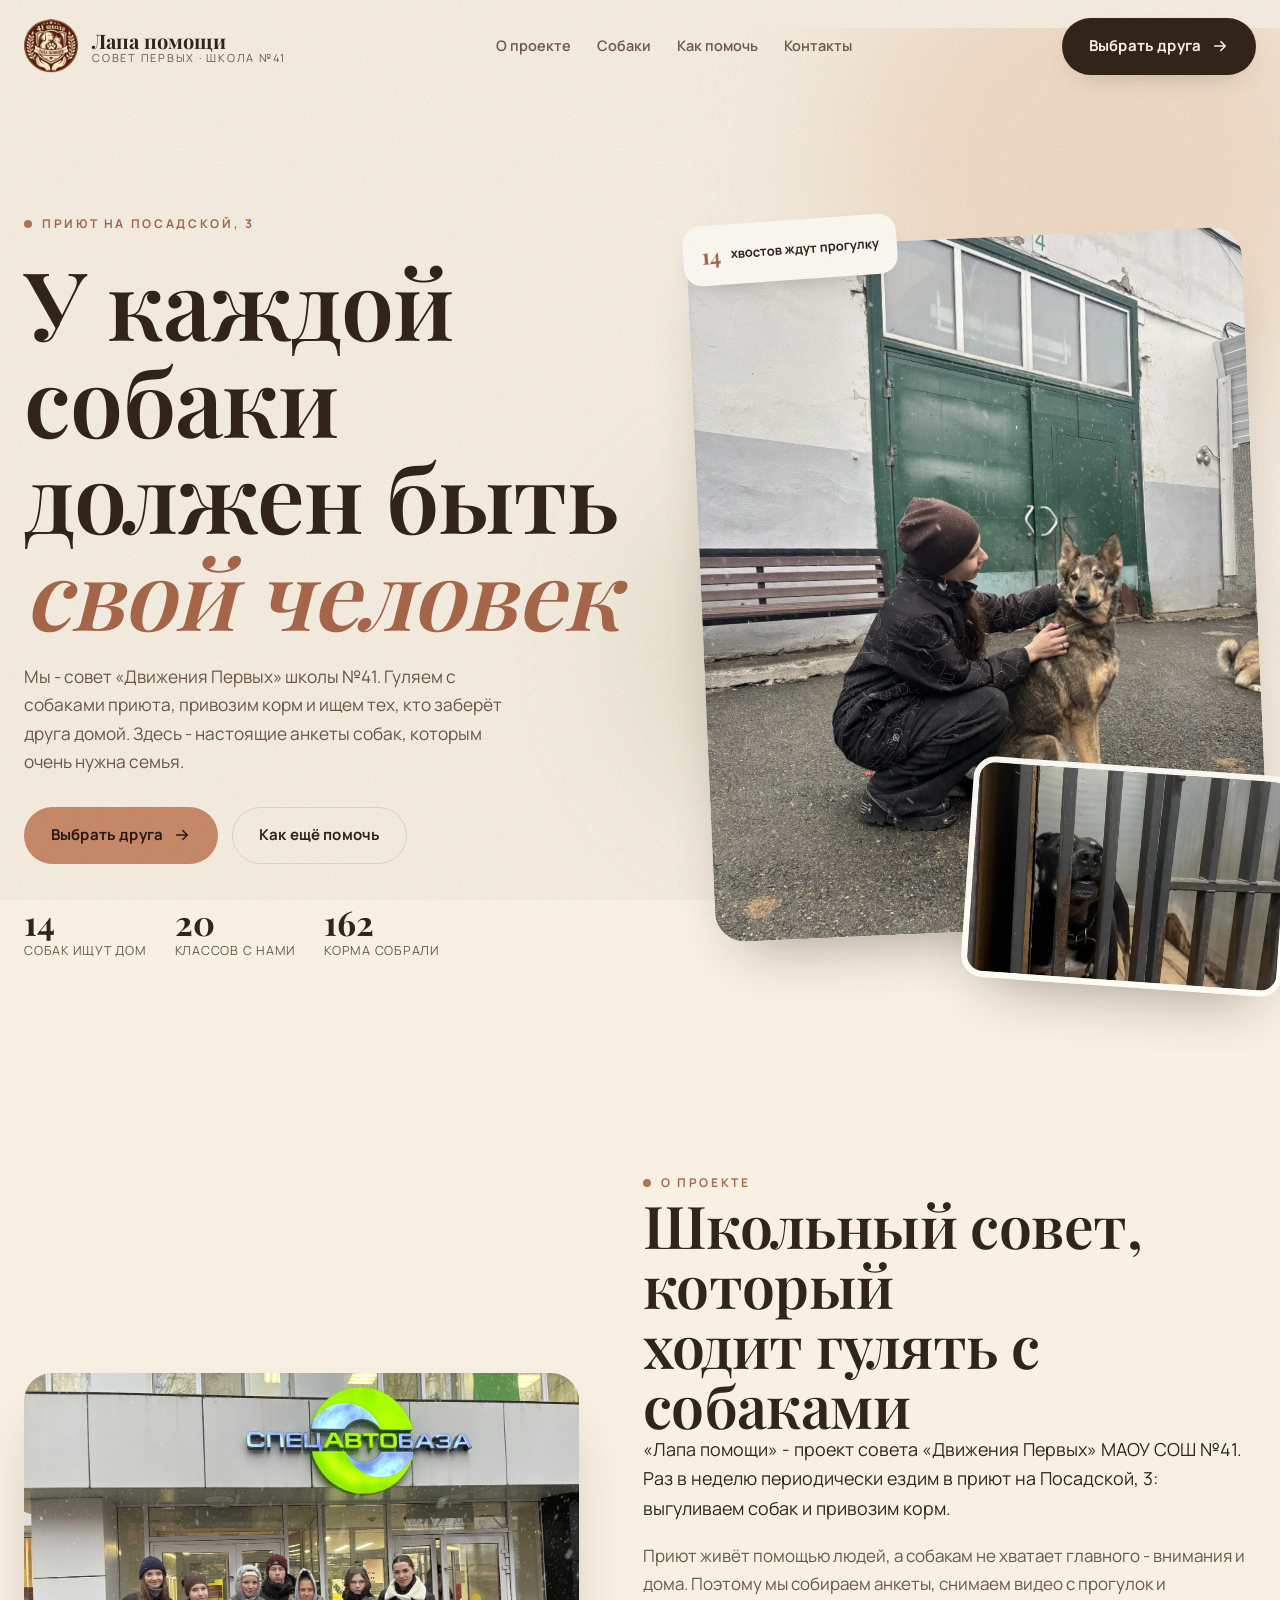
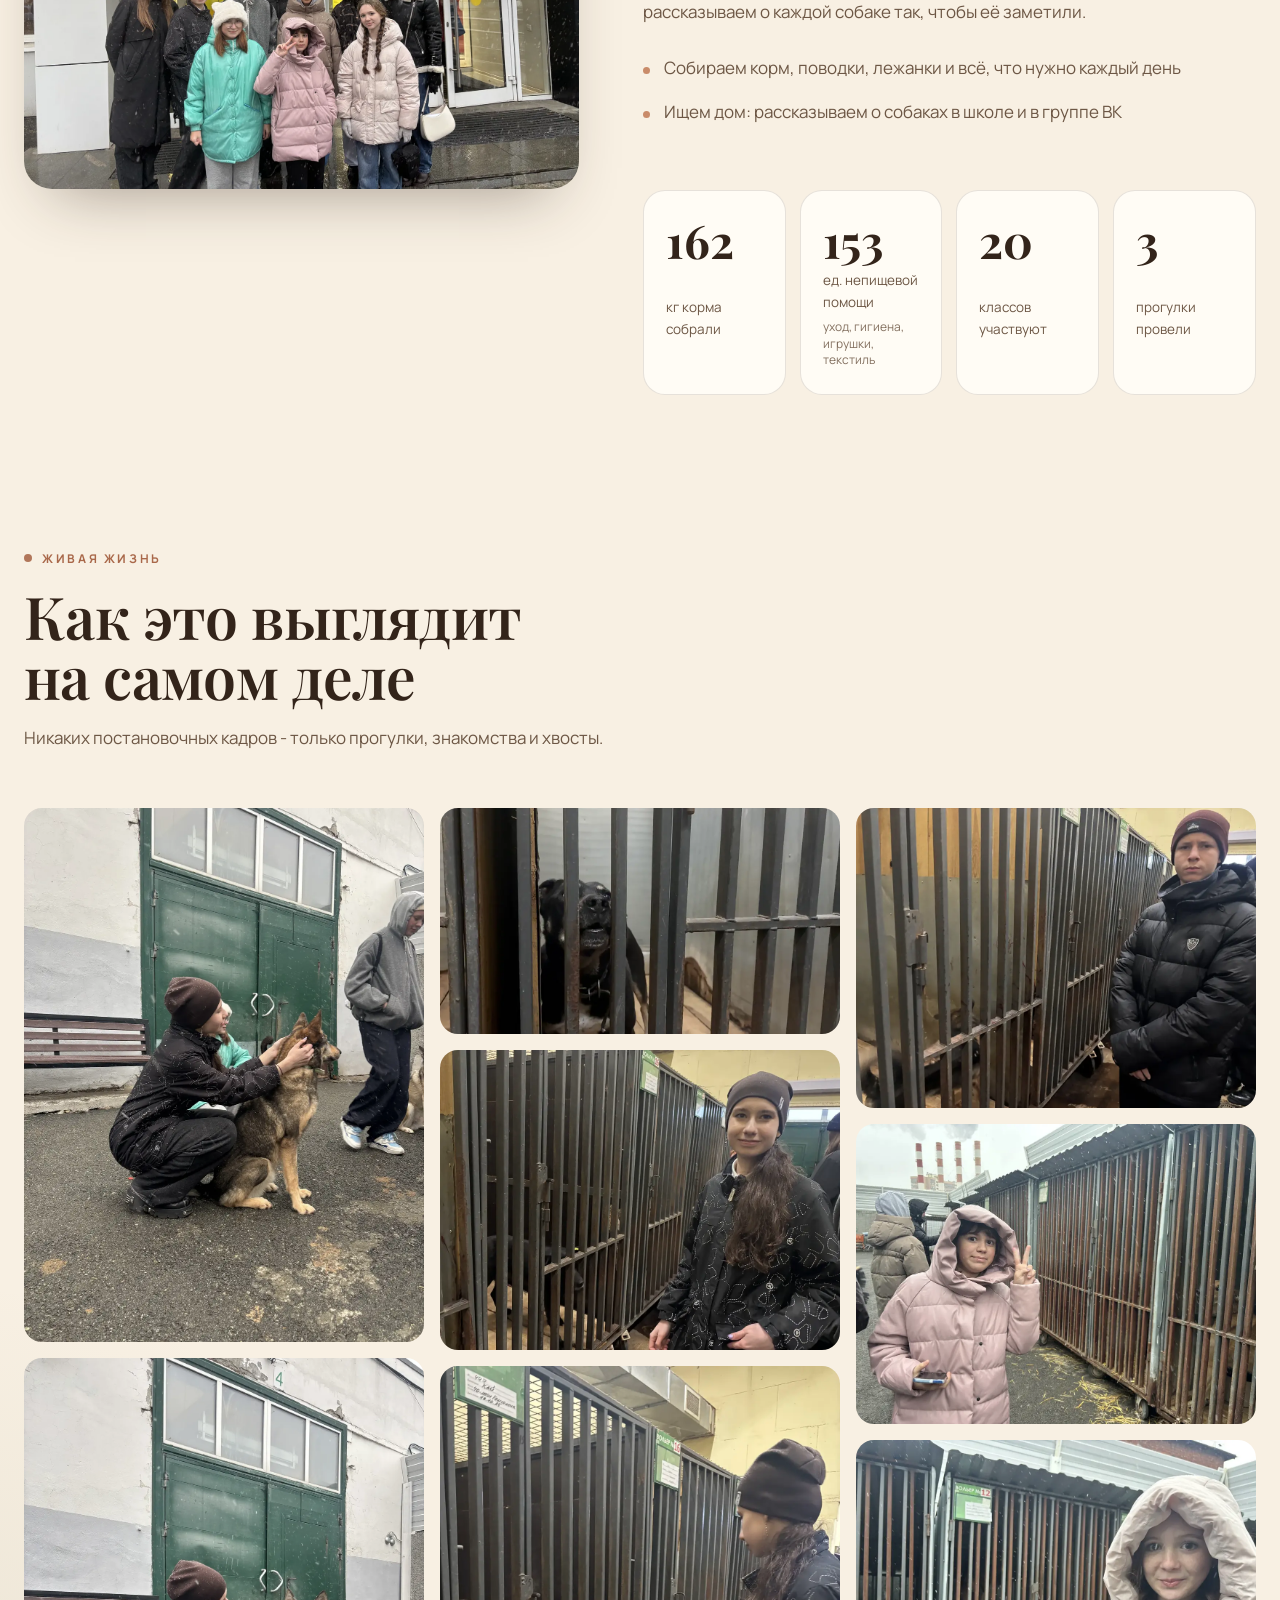
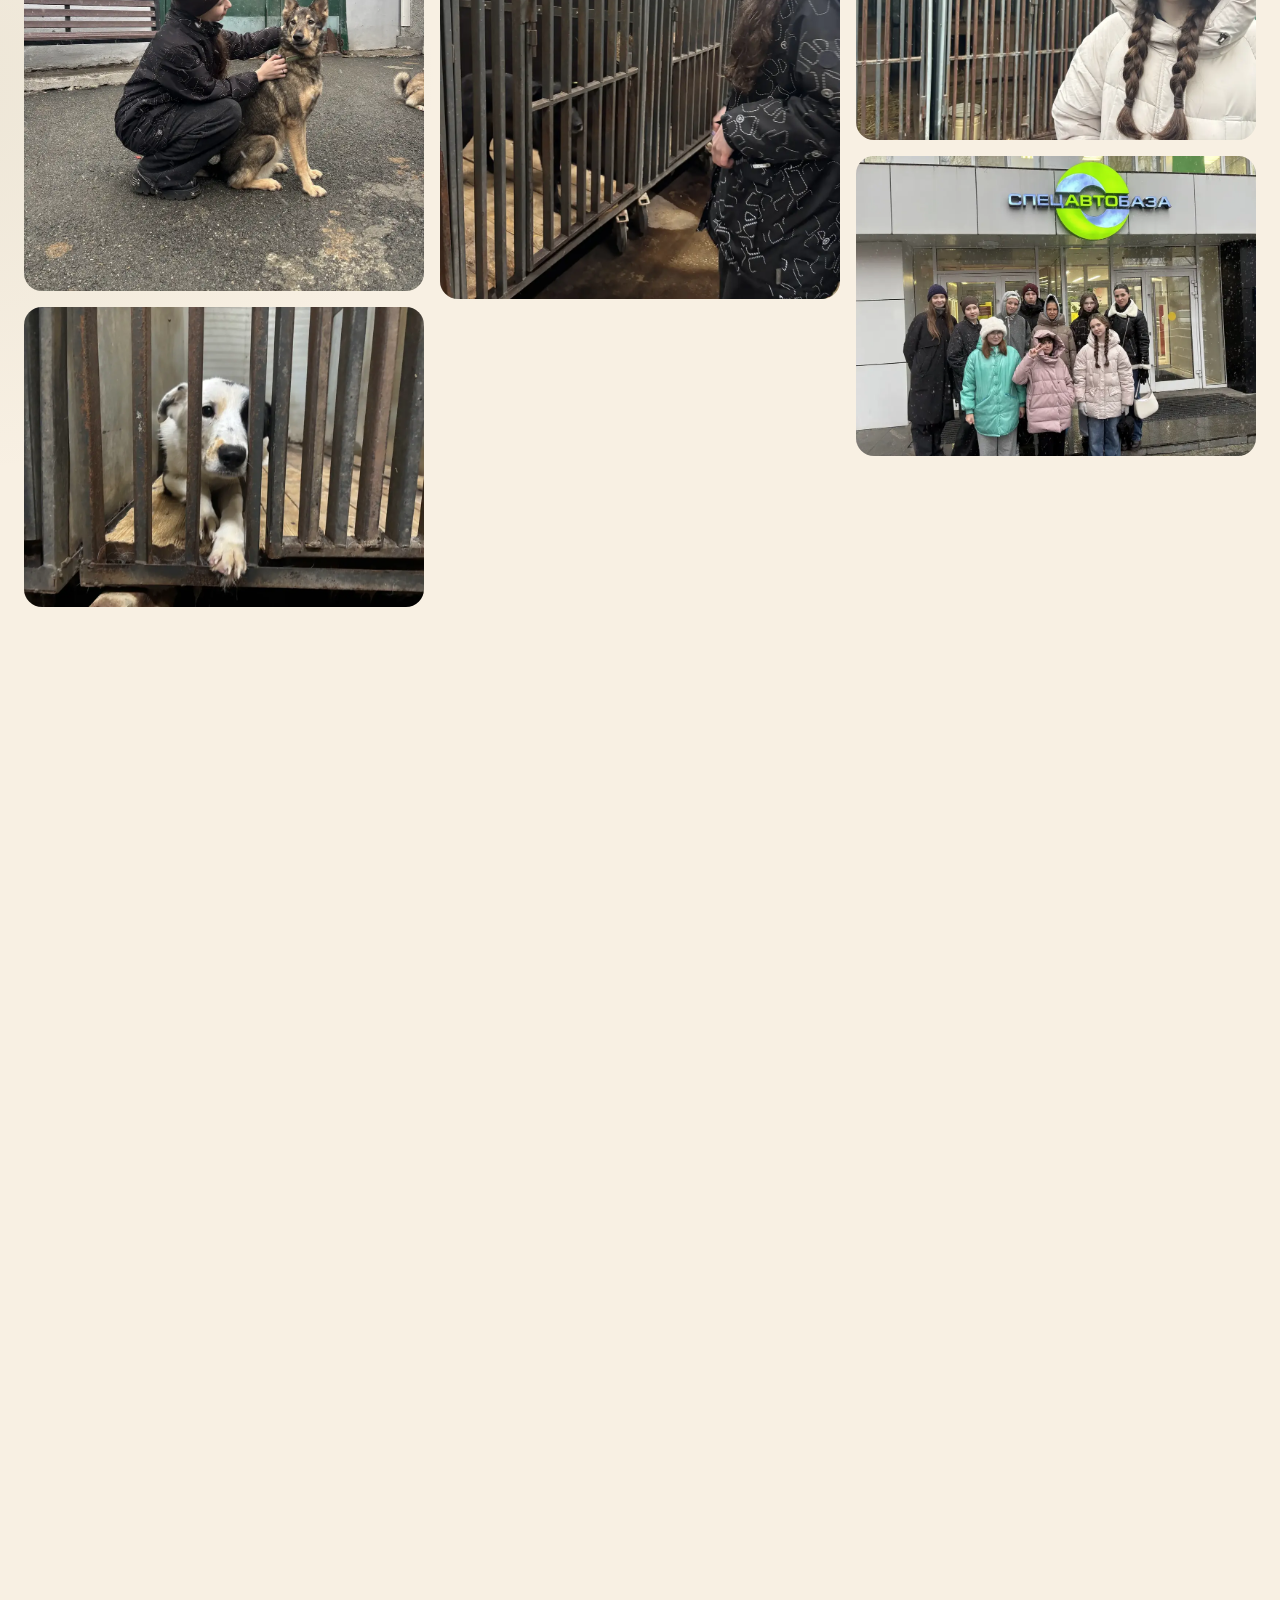
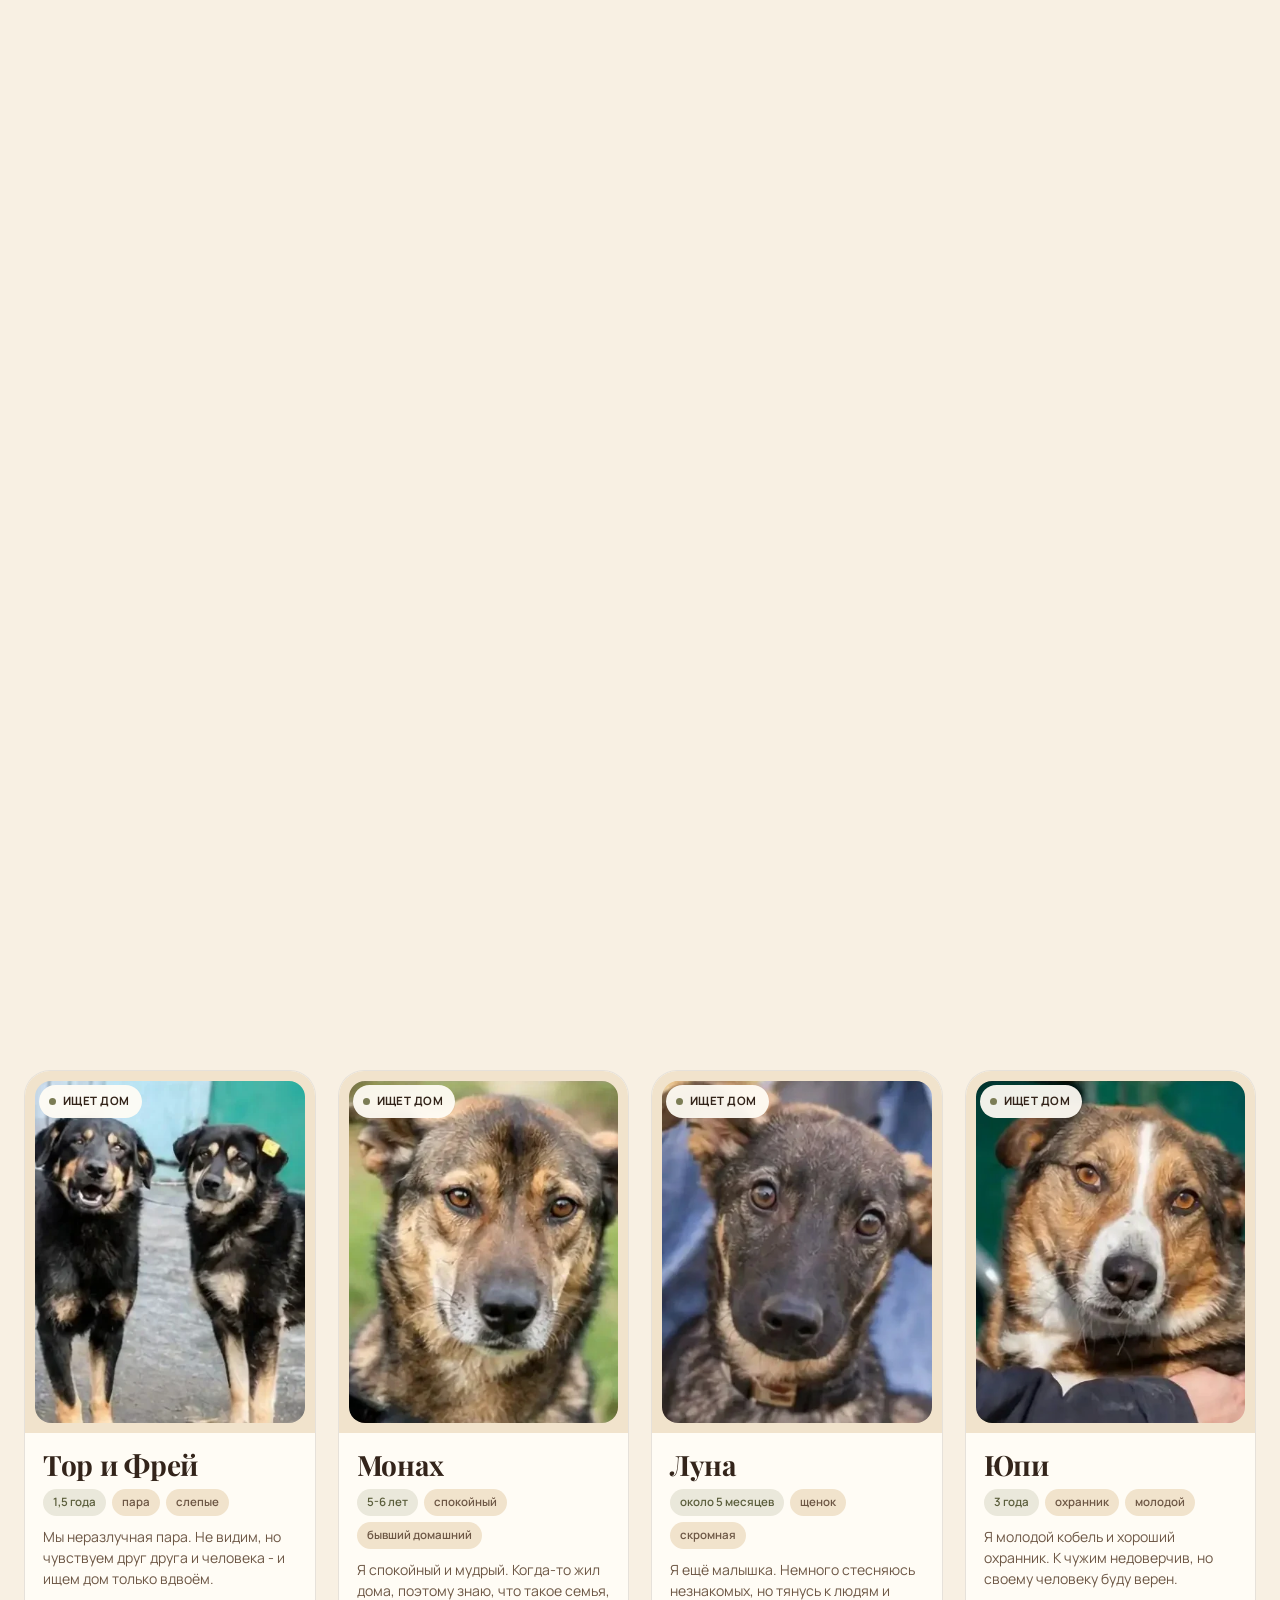
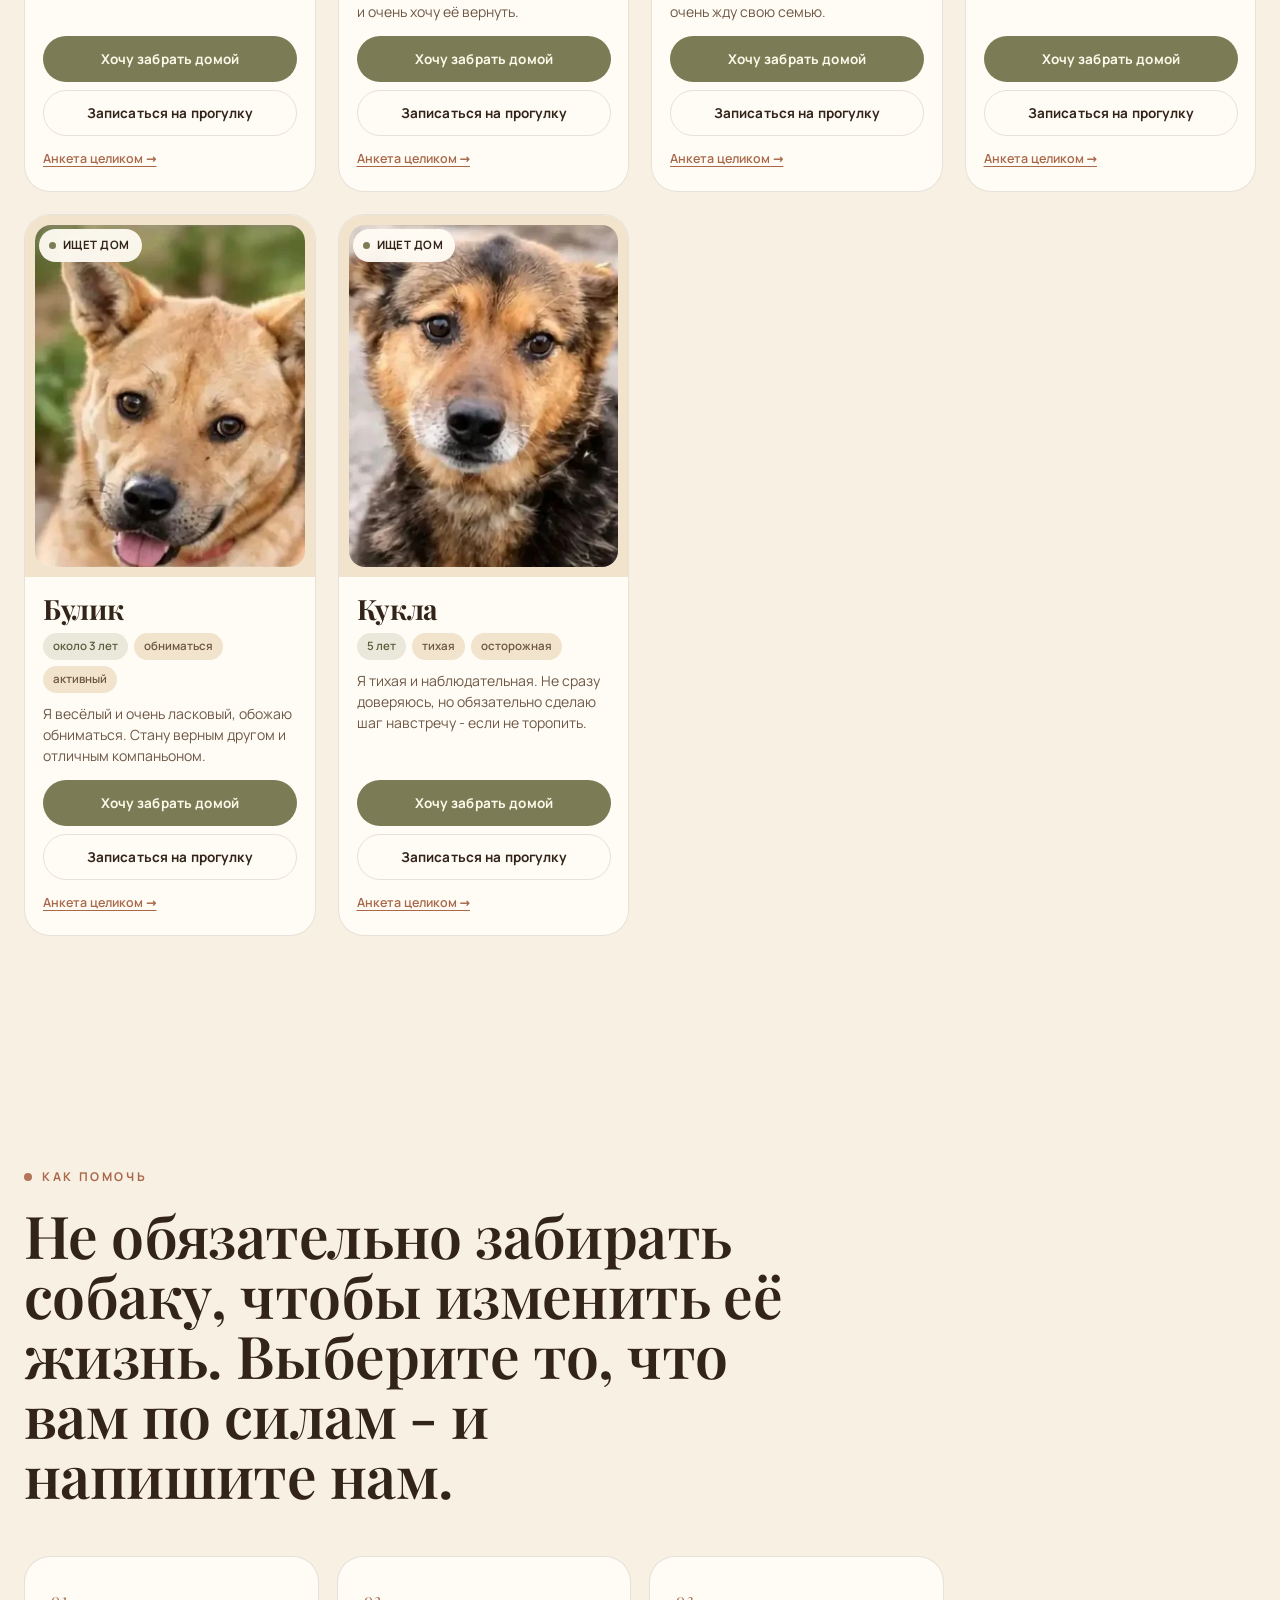
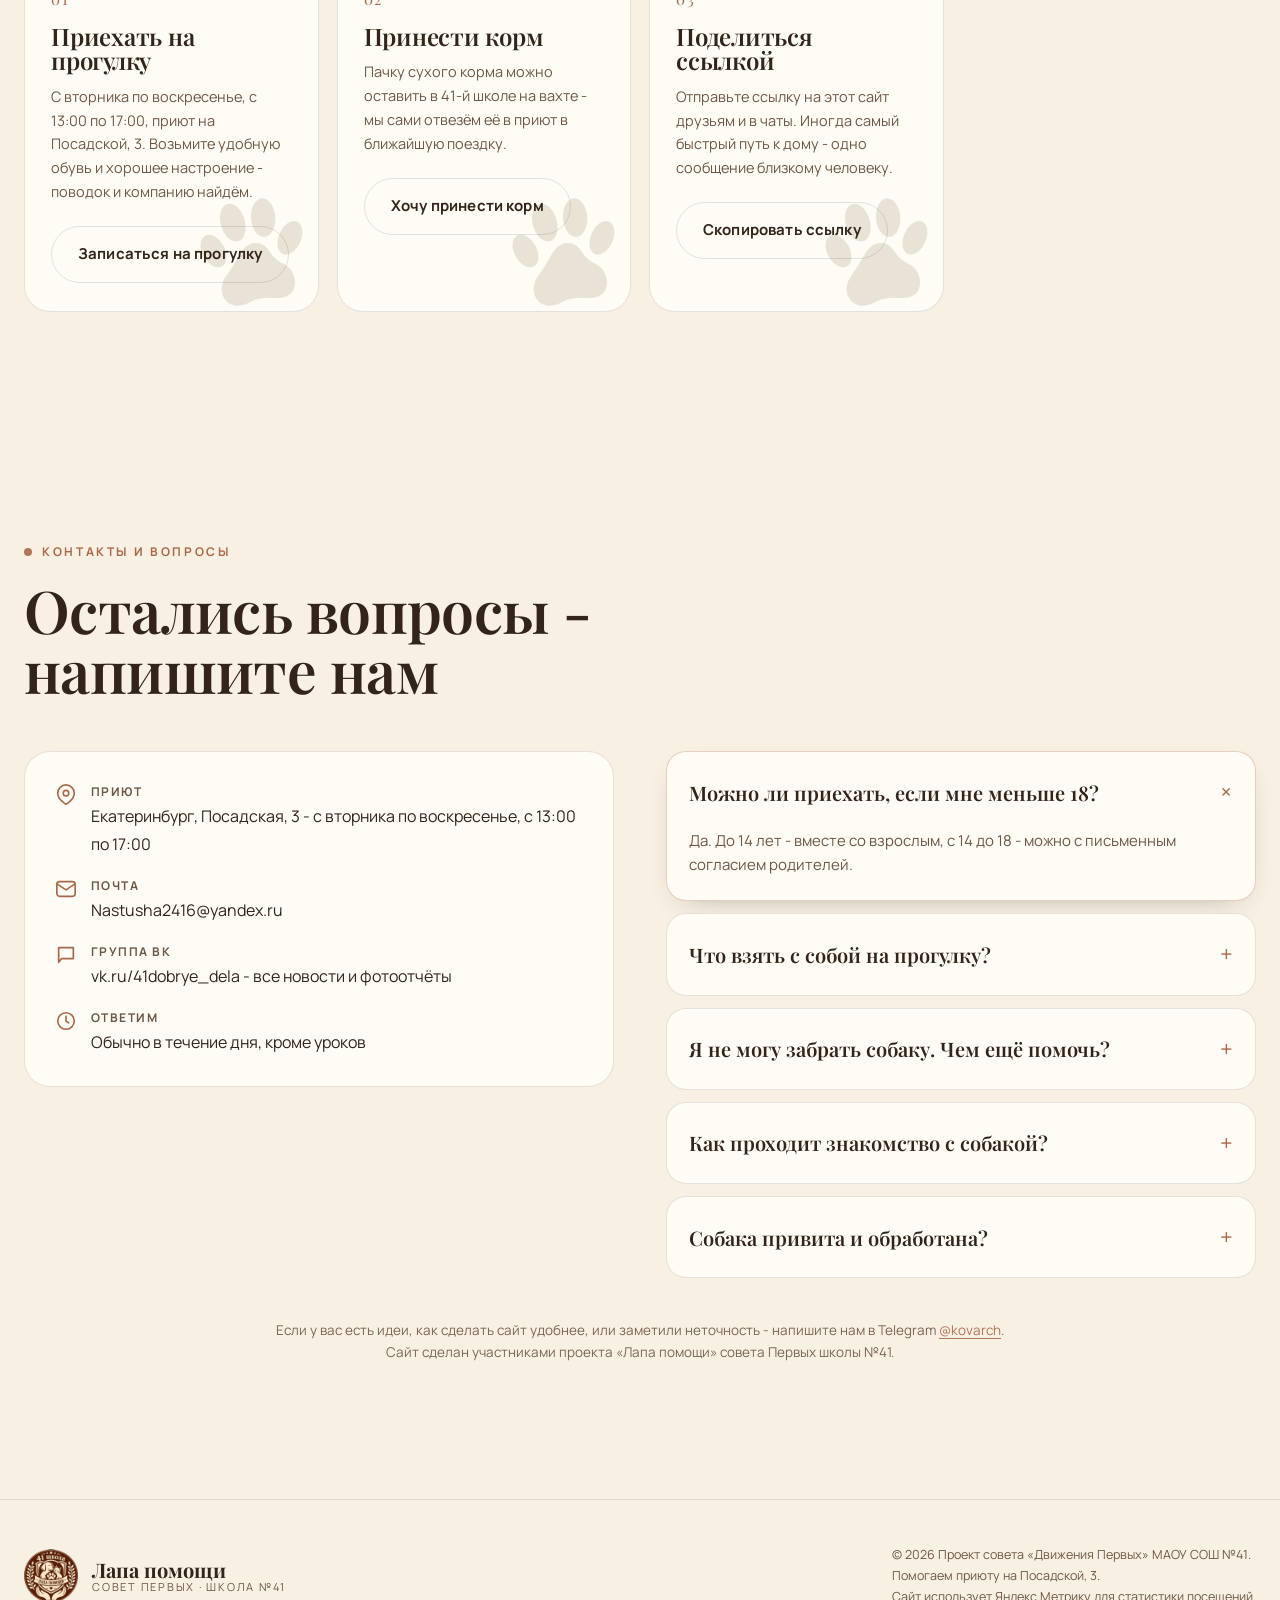
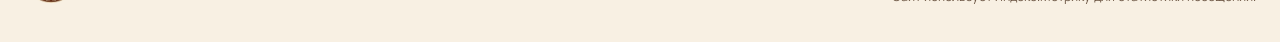
==== commit 8188a222: "Add files via upload" ====
--- a/index.html
+++ b/index.html
@@ -63,9 +63,35 @@
 </head>
 <body>
 <div class="paw-trail" aria-hidden="true"><div class="paw-trail__in"><i style="left:653px;top:125px;--r:172deg;--s:1.0;--o:0.15"></i><i style="left:678px;top:232px;--r:176deg;--s:0.9;--o:0.149"></i><i style="left:671px;top:342px;--r:183deg;--s:1.0;--o:0.147"></i><i style="left:674px;top:442px;--r:185deg;--s:0.9;--o:0.146"></i><i style="left:655px;top:552px;--r:185deg;--s:1.0;--o:0.145"></i><i style="left:654px;top:666px;--r:186deg;--s:0.9;--o:0.143"></i><i style="left:634px;top:769px;--r:185deg;--s:1.0;--o:0.142"></i><i style="left:634px;top:880px;--r:186deg;--s:0.9;--o:0.141"></i><i style="left:613px;top:985px;--r:183deg;--s:1.0;--o:0.14"></i><i style="left:564px;top:1068px;--r:254deg;--s:0.9;--o:0.138"></i><i style="left:454px;top:1087px;--r:257deg;--s:1.0;--o:0.137"></i><i style="left:354px;top:1121px;--r:259deg;--s:0.9;--o:0.136"></i><i style="left:245px;top:1134px;--r:252deg;--s:1.0;--o:0.134"></i><i style="left:148px;top:1178px;--r:247deg;--s:0.9;--o:0.133"></i><i style="left:43px;top:1221px;--r:222deg;--s:1.0;--o:0.132"></i><i style="left:-3px;top:1315px;--r:193deg;--s:0.9;--o:0.131"></i><i style="left:-35px;top:1419px;--r:188deg;--s:1.0;--o:0.129"></i><i style="left:-36px;top:1523px;--r:182deg;--s:0.9;--o:0.128"></i><i style="left:-49px;top:1631px;--r:180deg;--s:1.0;--o:0.127"></i><i style="left:-39px;top:1744px;--r:177deg;--s:0.9;--o:0.125"></i><i style="left:-38px;top:1846px;--r:163deg;--s:1.0;--o:0.124"></i><i style="left:8px;top:1944px;--r:150deg;--s:0.9;--o:0.123"></i><i style="left:65px;top:2039px;--r:120deg;--s:1.0;--o:0.121"></i><i style="left:167px;top:2070px;--r:96deg;--s:0.9;--o:0.12"></i><i style="left:271px;top:2090px;--r:93deg;--s:1.0;--o:0.119"></i><i style="left:386px;top:2087px;--r:92deg;--s:0.9;--o:0.117"></i><i style="left:485px;top:2101px;--r:91deg;--s:1.0;--o:0.116"></i><i style="left:603px;top:2093px;--r:91deg;--s:0.9;--o:0.115"></i><i style="left:713px;top:2105px;--r:91deg;--s:1.0;--o:0.114"></i><i style="left:814px;top:2097px;--r:91deg;--s:0.9;--o:0.112"></i><i style="left:919px;top:2110px;--r:94deg;--s:1.0;--o:0.111"></i><i style="left:1033px;top:2111px;--r:100deg;--s:0.9;--o:0.11"></i><i style="left:1130px;top:2146px;--r:119deg;--s:1.0;--o:0.108"></i><i style="left:1220px;top:2204px;--r:145deg;--s:0.9;--o:0.107"></i><i style="left:1264px;top:2306px;--r:165deg;--s:1.0;--o:0.106"></i><i style="left:1294px;top:2411px;--r:175deg;--s:0.9;--o:0.104"></i><i style="left:1292px;top:2515px;--r:178deg;--s:1.0;--o:0.103"></i><i style="left:1304px;top:2626px;--r:179deg;--s:0.9;--o:0.102"></i><i style="left:1295px;top:2736px;--r:181deg;--s:1.0;--o:0.101"></i><i style="left:1304px;top:2836px;--r:181deg;--s:0.9;--o:0.099"></i><i style="left:1291px;top:2950px;--r:180deg;--s:1.0;--o:0.098"></i><i style="left:1301px;top:3062px;--r:179deg;--s:0.9;--o:0.097"></i><i style="left:1293px;top:3163px;--r:179deg;--s:1.0;--o:0.095"></i><i style="left:1305px;top:3275px;--r:180deg;--s:0.9;--o:0.094"></i><i style="left:1294px;top:3387px;--r:181deg;--s:1.0;--o:0.093"></i><i style="left:1302px;top:3488px;--r:181deg;--s:0.9;--o:0.091"></i><i style="left:1291px;top:3600px;--r:179deg;--s:1.0;--o:0.09"></i><i style="left:1302px;top:3705px;--r:179deg;--s:0.9;--o:0.09"></i><i style="left:1294px;top:3810px;--r:179deg;--s:1.0;--o:0.09"></i><i style="left:1305px;top:3918px;--r:180deg;--s:0.9;--o:0.09"></i><i style="left:1293px;top:4031px;--r:192deg;--s:1.0;--o:0.09"></i><i style="left:1267px;top:4131px;--r:216deg;--s:0.9;--o:0.09"></i><i style="left:1183px;top:4206px;--r:234deg;--s:1.0;--o:0.09"></i><i style="left:1100px;top:4271px;--r:246deg;--s:0.9;--o:0.09"></i><i style="left:996px;top:4301px;--r:253deg;--s:1.0;--o:0.09"></i><i style="left:892px;top:4338px;--r:261deg;--s:0.9;--o:0.09"></i></div></div>
-﻿<section class="hero">
+﻿<div class="progress" id="progress"></div>
+<div class="grain" aria-hidden="true"></div>
+<header class="header" id="header">
+  <div class="wrap header__inner">
+    <a class="brand" href="#top" aria-label="Лапа помощи, на главную">
+      <img class="brand__mark" src="emblem.png" alt="Эмблема «Лапа помощи»" width="54" height="54" loading="eager">
+      <span class="brand__text">
+        <span class="brand__title">Лапа помощи</span>
+        <span class="brand__sub">Совет Первых · школа №41</span>
+      </span>
+    </a>
+
+    <nav class="nav" id="nav" aria-label="Главное меню">
+      <a href="#about">О проекте</a>
+      <a href="#dogs">Собаки</a>
+      <a href="#help">Как помочь</a>
+      <a href="#contacts">Контакты</a>
+    </nav>
+
+    <a class="btn btn--primary header__cta" href="#dogs">
+      Выбрать друга
+      <svg viewBox="0 0 24 24" fill="none" stroke="currentColor" stroke-width="2" stroke-linecap="round"><path d="M5 12h14M13 6l6 6-6 6"/></svg>
+    </a>
+    <button class="burger" id="burger" aria-label="Открыть меню" aria-expanded="false"><span></span></button>
+  </div>
+</header>
+
+<section class="hero">
     <div class="hero__blob hero__blob--1" aria-hidden="true"></div>
-    <div class="hero__blob hero__blob--2" aria-hidden="true"></div>
     <div class="hero__blob hero__blob--3" aria-hidden="true"></div>
     
     <div class="wrap hero__grid">
@@ -81,9 +107,9 @@
           <a class="btn btn--ghost" href="#help">Как ещё помочь</a>
         </div>
         <div class="hero__meta reveal reveal--d3">
-          <div class="hero__meta-item"><span class="hero__meta-num" id="stat-dogs">8</span><span class="hero__meta-label">собак ищут дом</span></div>
-          <div class="hero__meta-item"><span class="hero__meta-num">20</span><span class="hero__meta-label">классов с нами</span></div>
-          <div class="hero__meta-item"><span class="hero__meta-num">162<small> кг</small></span><span class="hero__meta-label">корма собрали</span></div>
+          <div class="hero__meta-item"><span class="hero__meta-num" id="stat-dogs" data-count="14">0</span><span class="hero__meta-label">собак ищут дом</span></div>
+          <div class="hero__meta-item"><span class="hero__meta-num" data-count="20">0</span><span class="hero__meta-label">классов с нами</span></div>
+          <div class="hero__meta-item"><span class="hero__meta-num" data-count="162">0<small> кг</small></span><span class="hero__meta-label">корма собрали</span></div>
         </div>
       </div>
 
--- a/style.css
+++ b/style.css
@@ -247,7 +247,6 @@
 }
 .hero__blob--1 { width: 520px; height: 520px; background: #eccdb1; top: -120px; right: -80px; }
 
-.hero__blob--2 { width: 420px; height: 420px; background: #d9a883; left: -140px; bottom: -140px; opacity: 0.34; }
 .hero__blob--3 { width: 300px; height: 300px; background: #a9ab84; top: 46%; right: 26%; opacity: 0.3; }
 .hero__trail, .hero__trail i, .hero__trail, .hero__trail i, .hero__trail, .hero__trail i, .hero__trail, .hero__trail i, .hero__trail, .hero__trail i, .hero__trail, .hero__trail i, #dogs { position: relative; }
 .hero__trail, .hero__trail i, .hero__grid {
@@ -318,9 +317,9 @@
 .about__media::after {
   content: "";
   position: absolute;
-  inset: 18px -18px -18px 18px;
+  inset: 14px;
   border: 1px solid var(--clay);
-  border-radius: 28px;
+  border-radius: 22px;
   z-index: -1;
   opacity: 0.5;
 }
@@ -486,8 +485,8 @@
 .help__card::before {
   content: "";
   position: absolute;
-  right: 6px;
-  bottom: 4px;
+  right: 12px;
+  bottom: 8px;
   width: 104px;
   height: 104px;
   background: url("paw.png") center / contain no-repeat;
@@ -496,6 +495,9 @@
   transition: transform 0.6s var(--ease), opacity 0.6s;
 }
 .help__card:hover::before { transform: rotate(-6deg) scale(1.08); opacity: 0.3; }
+@media (max-width: 620px) {
+  .help__card::before { width: 88px; height: 88px; right: 10px; bottom: 6px; opacity: 0.17; }
+}
 .help__num { font-family: var(--serif); font-size: 15px; color: var(--clay-deep); letter-spacing: 0.1em; }
 .help__card h3 { font-size: 24px; position: relative; }
 .help__card p { font-size: 14.5px; margin: 0; position: relative; }
@@ -707,57 +709,6 @@
 .paw-divider { display: flex; align-items: center; gap: 14px; justify-content: center; padding: 8px 0; color: var(--clay); opacity: 0.7; }
 .paw-divider::before, .paw-divider::after { content: ""; height: 1px; flex: 1; background: var(--line); }
 .paw-divider svg { width: 22px; height: 22px; }
-
-@media (max-width: 900px) {
-  }
-
-@media (max-width: 1320px) {
-  }
-
-@media (max-width: 1320px) {
-  }
-
-@media (max-width: 1320px) {
-  }
-
-@media (max-width: 1320px) {
-  }
-
-@media (max-width: 1320px) {
-  }
-
-@media (max-width: 1320px) {
-  }
-
-@media (max-width: 1320px) {
-  }
-
-@media (max-width: 1320px) {
-  }
-
-@media (max-width: 1320px) {
-  }
-
-@media (max-width: 1320px) {
-  }
-
-@media (max-width: 1320px) {
-  }
-
-@media (max-width: 1320px) {
-  }
-
-@media (max-width: 1320px) {
-  }
-
-@media (max-width: 1320px) {
-  }
-
-@media (max-width: 1320px) {
-  }
-
-@media (max-width: 1320px) {
-  }
 
 @media (max-width: 1320px) {
   .paw-trail { display: none; }
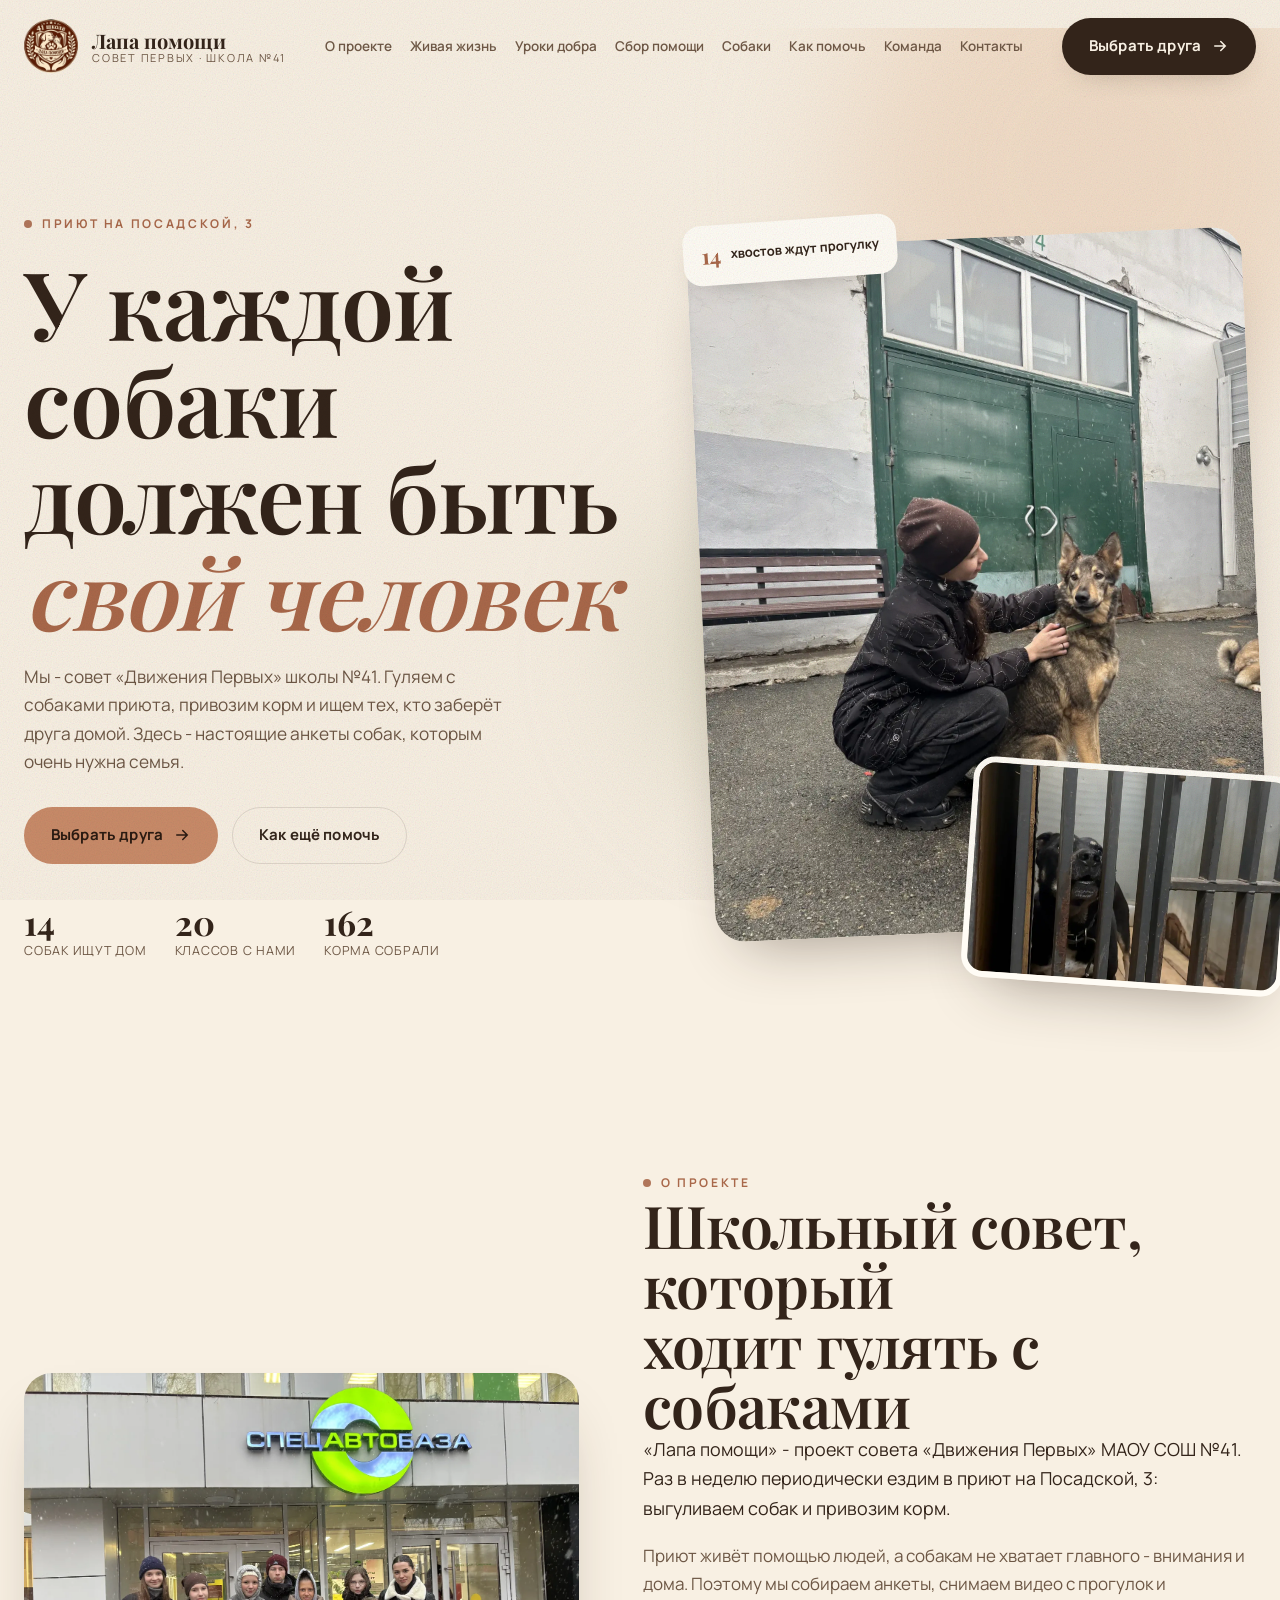
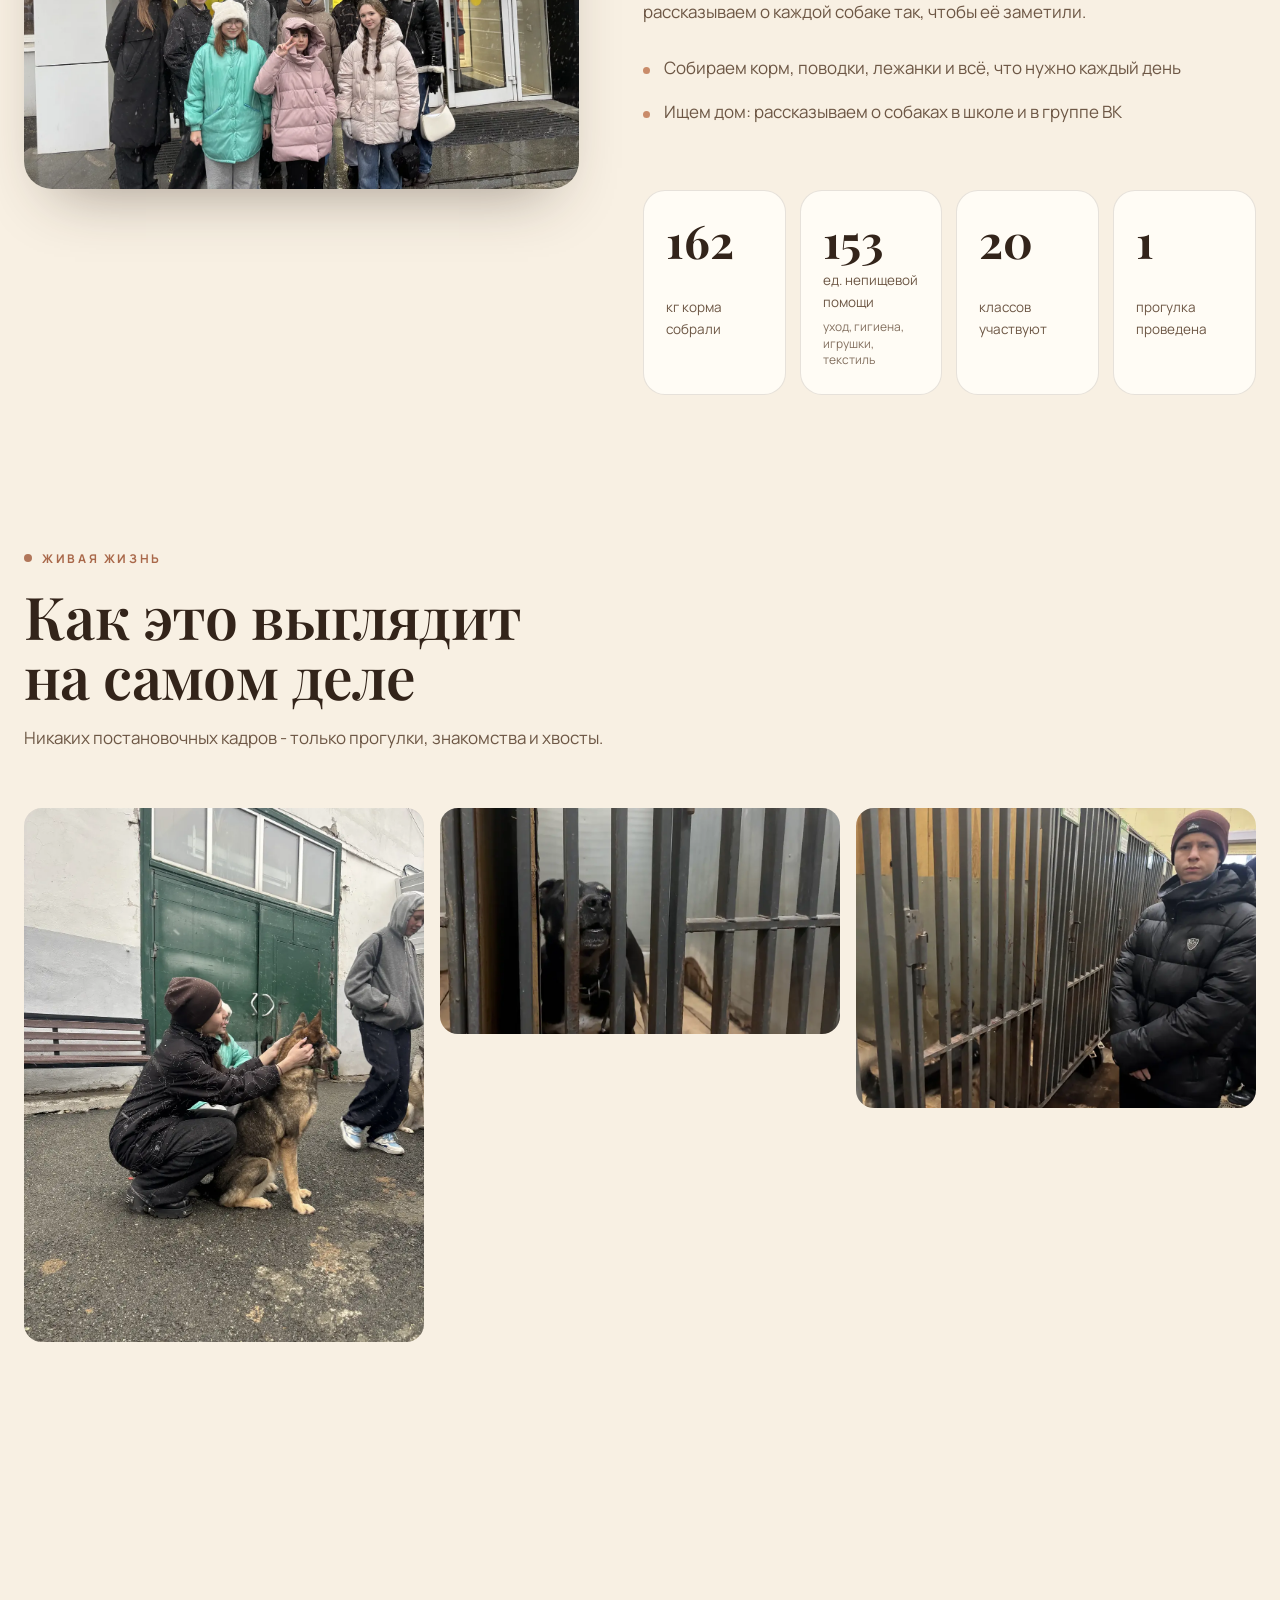
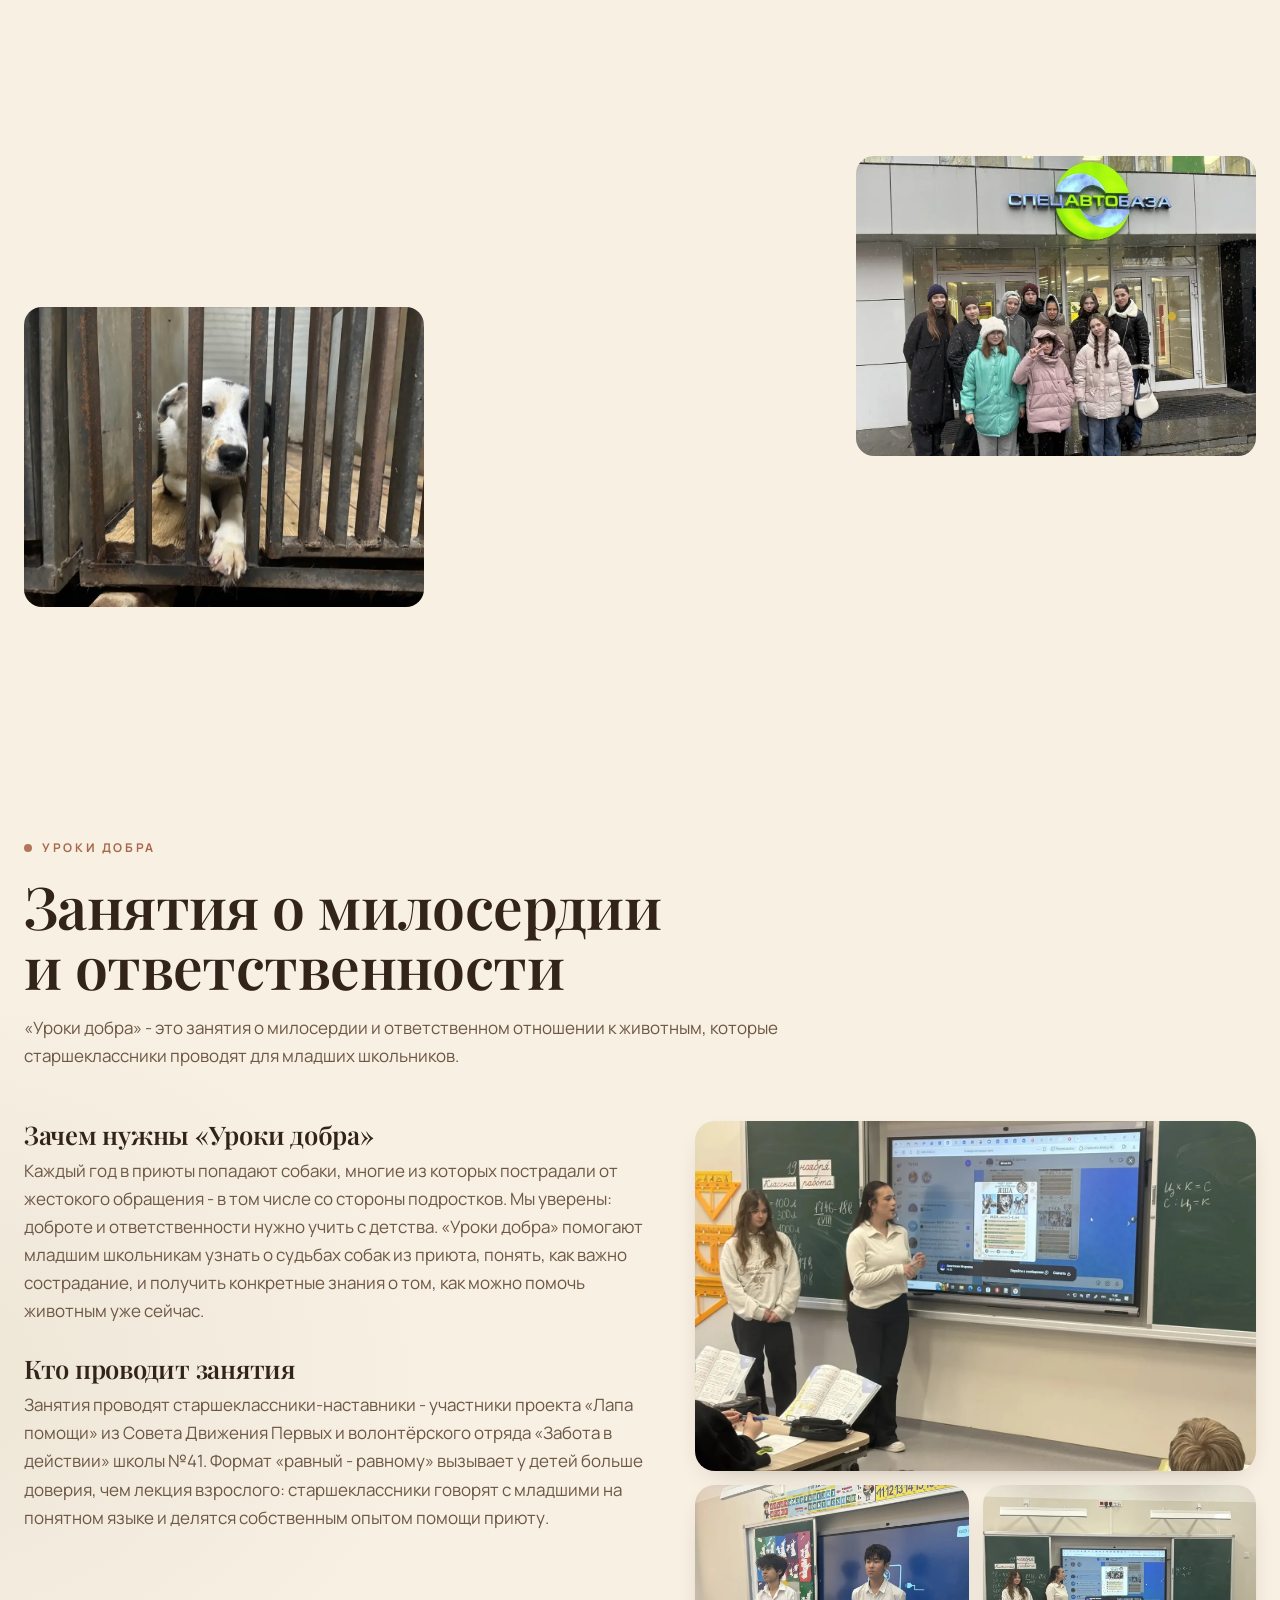
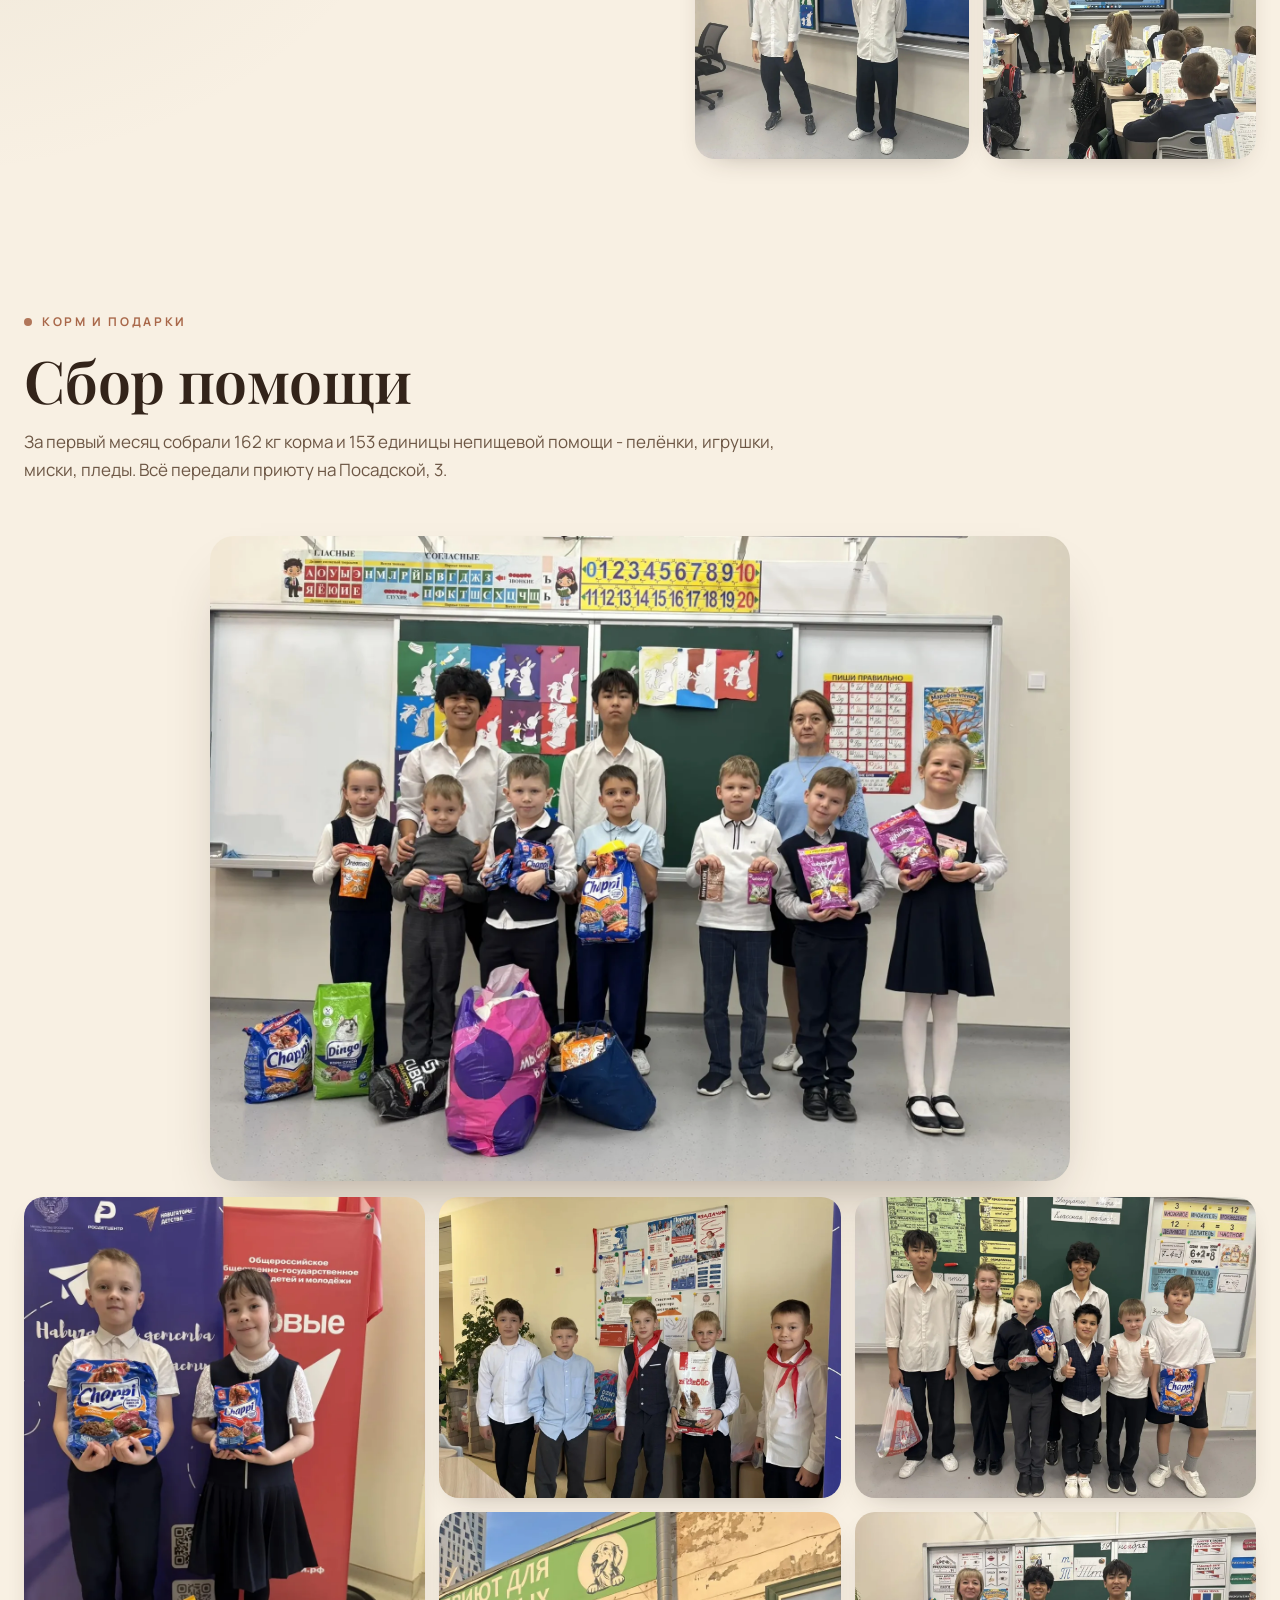
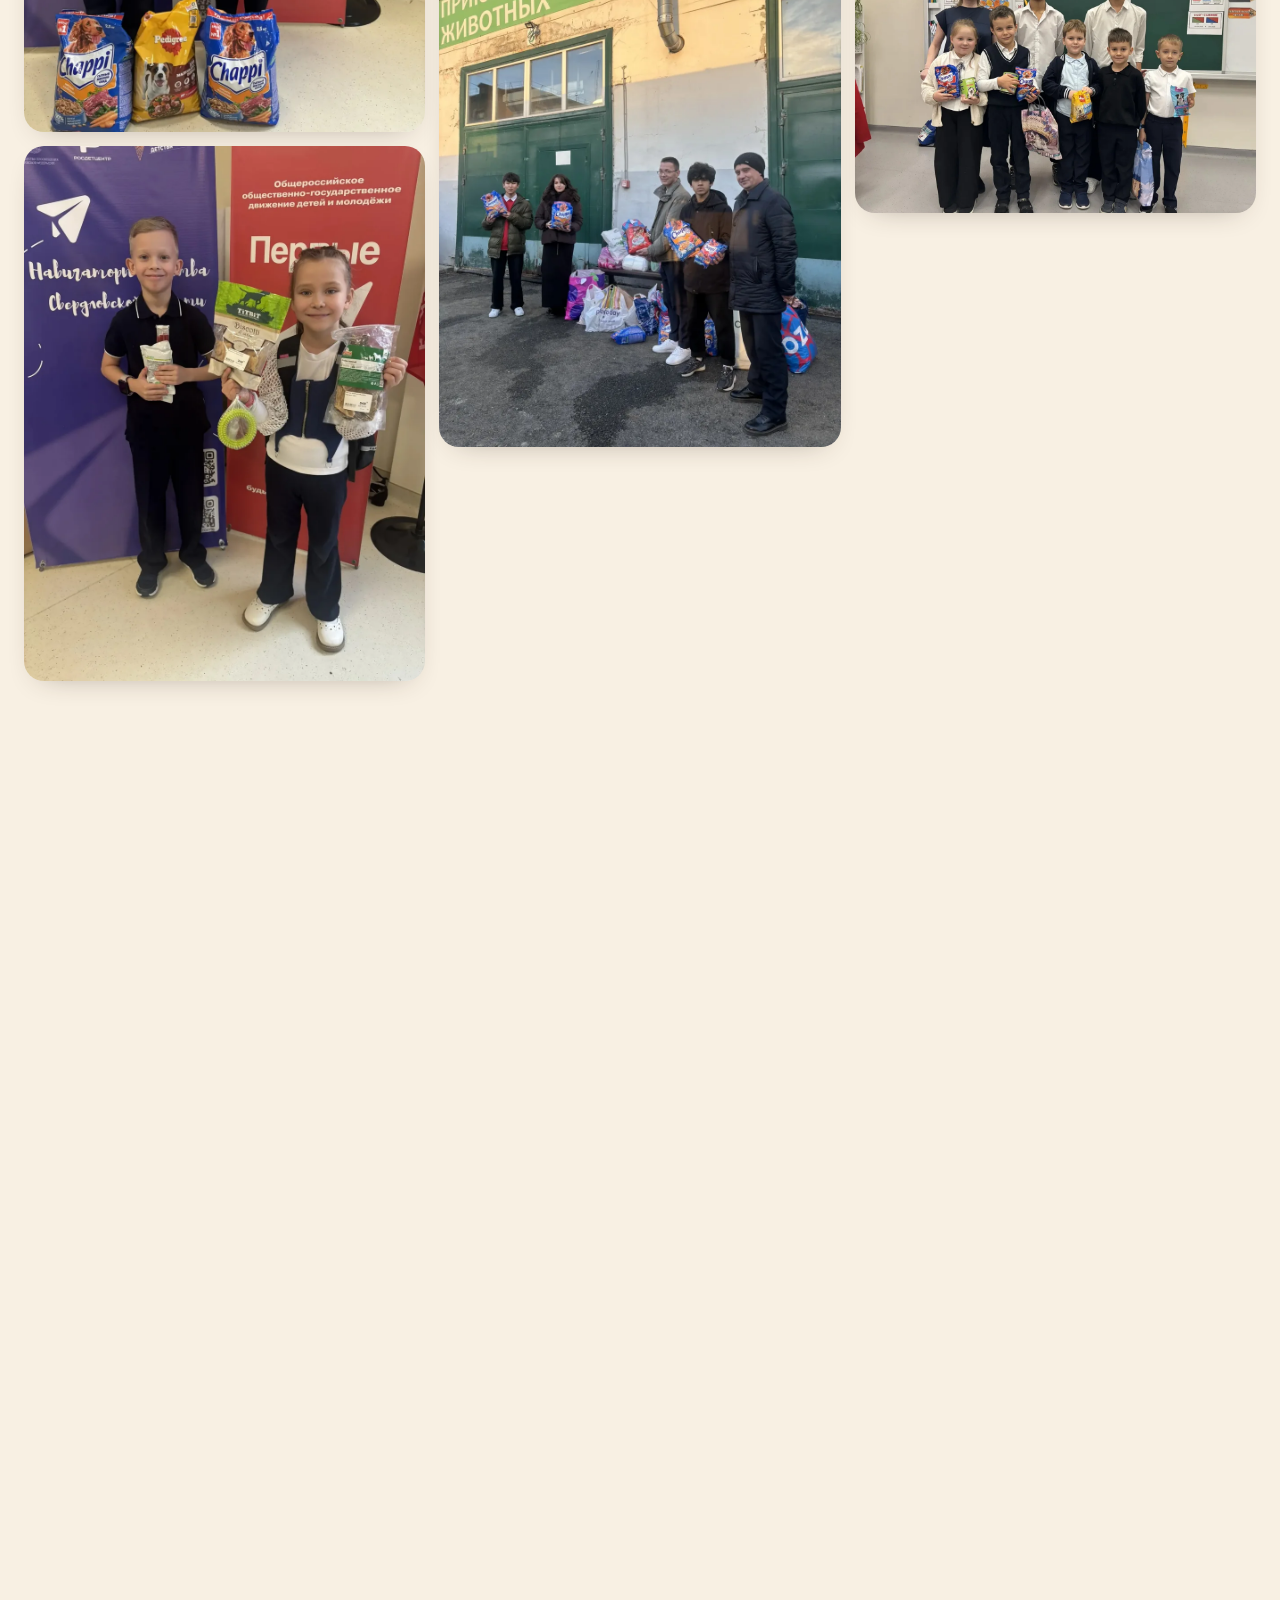
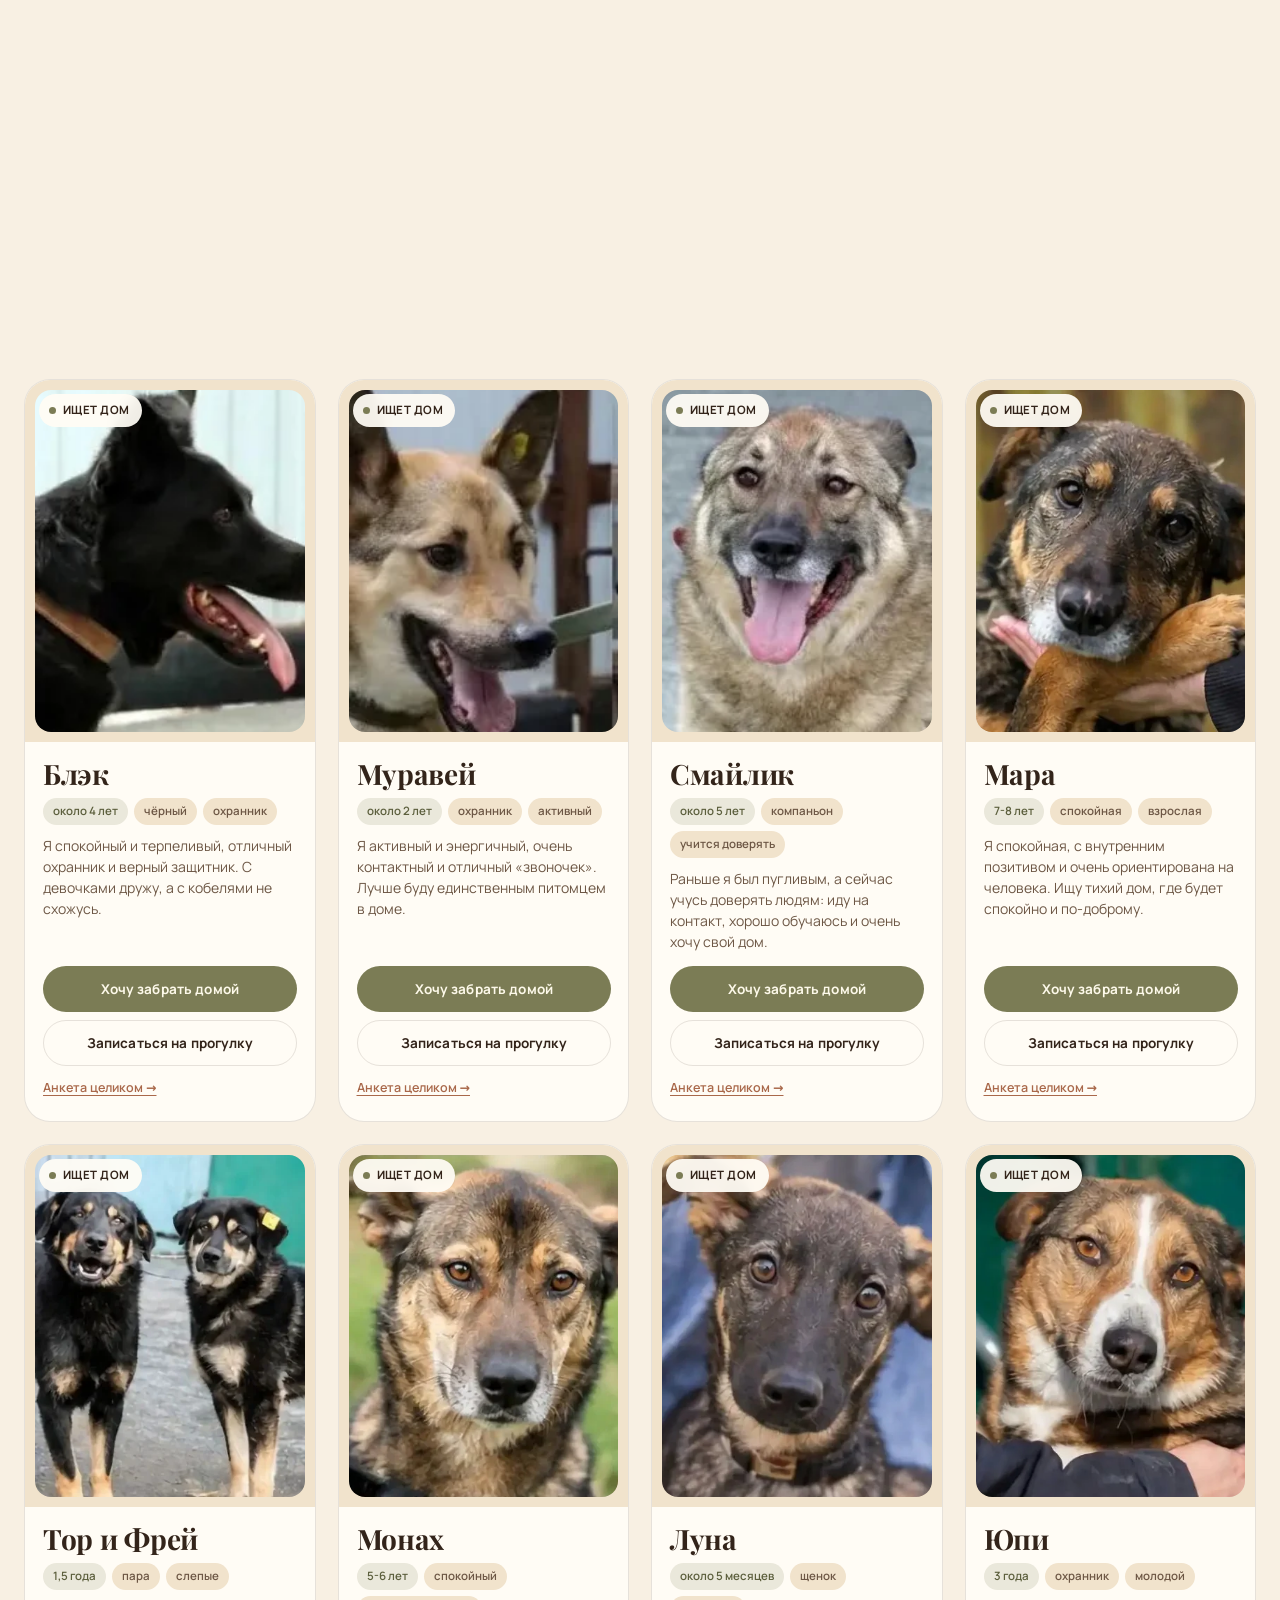
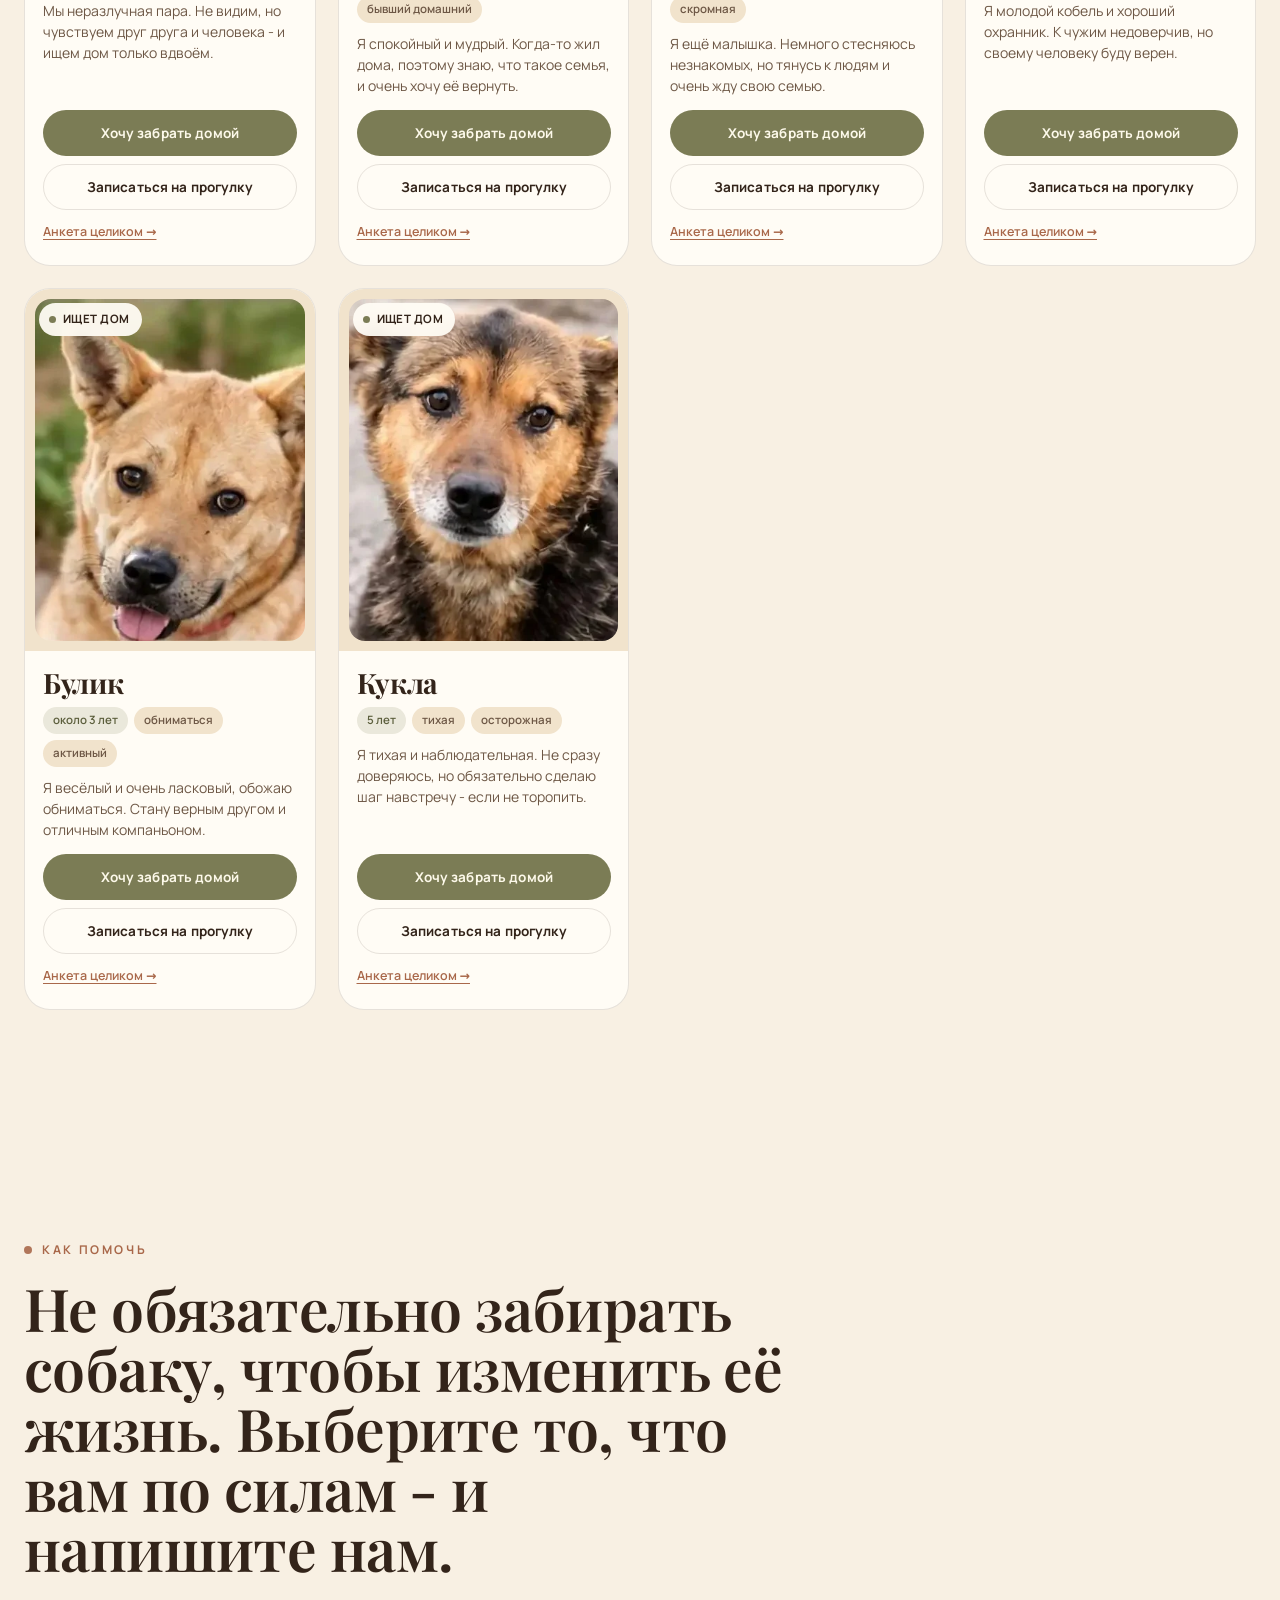
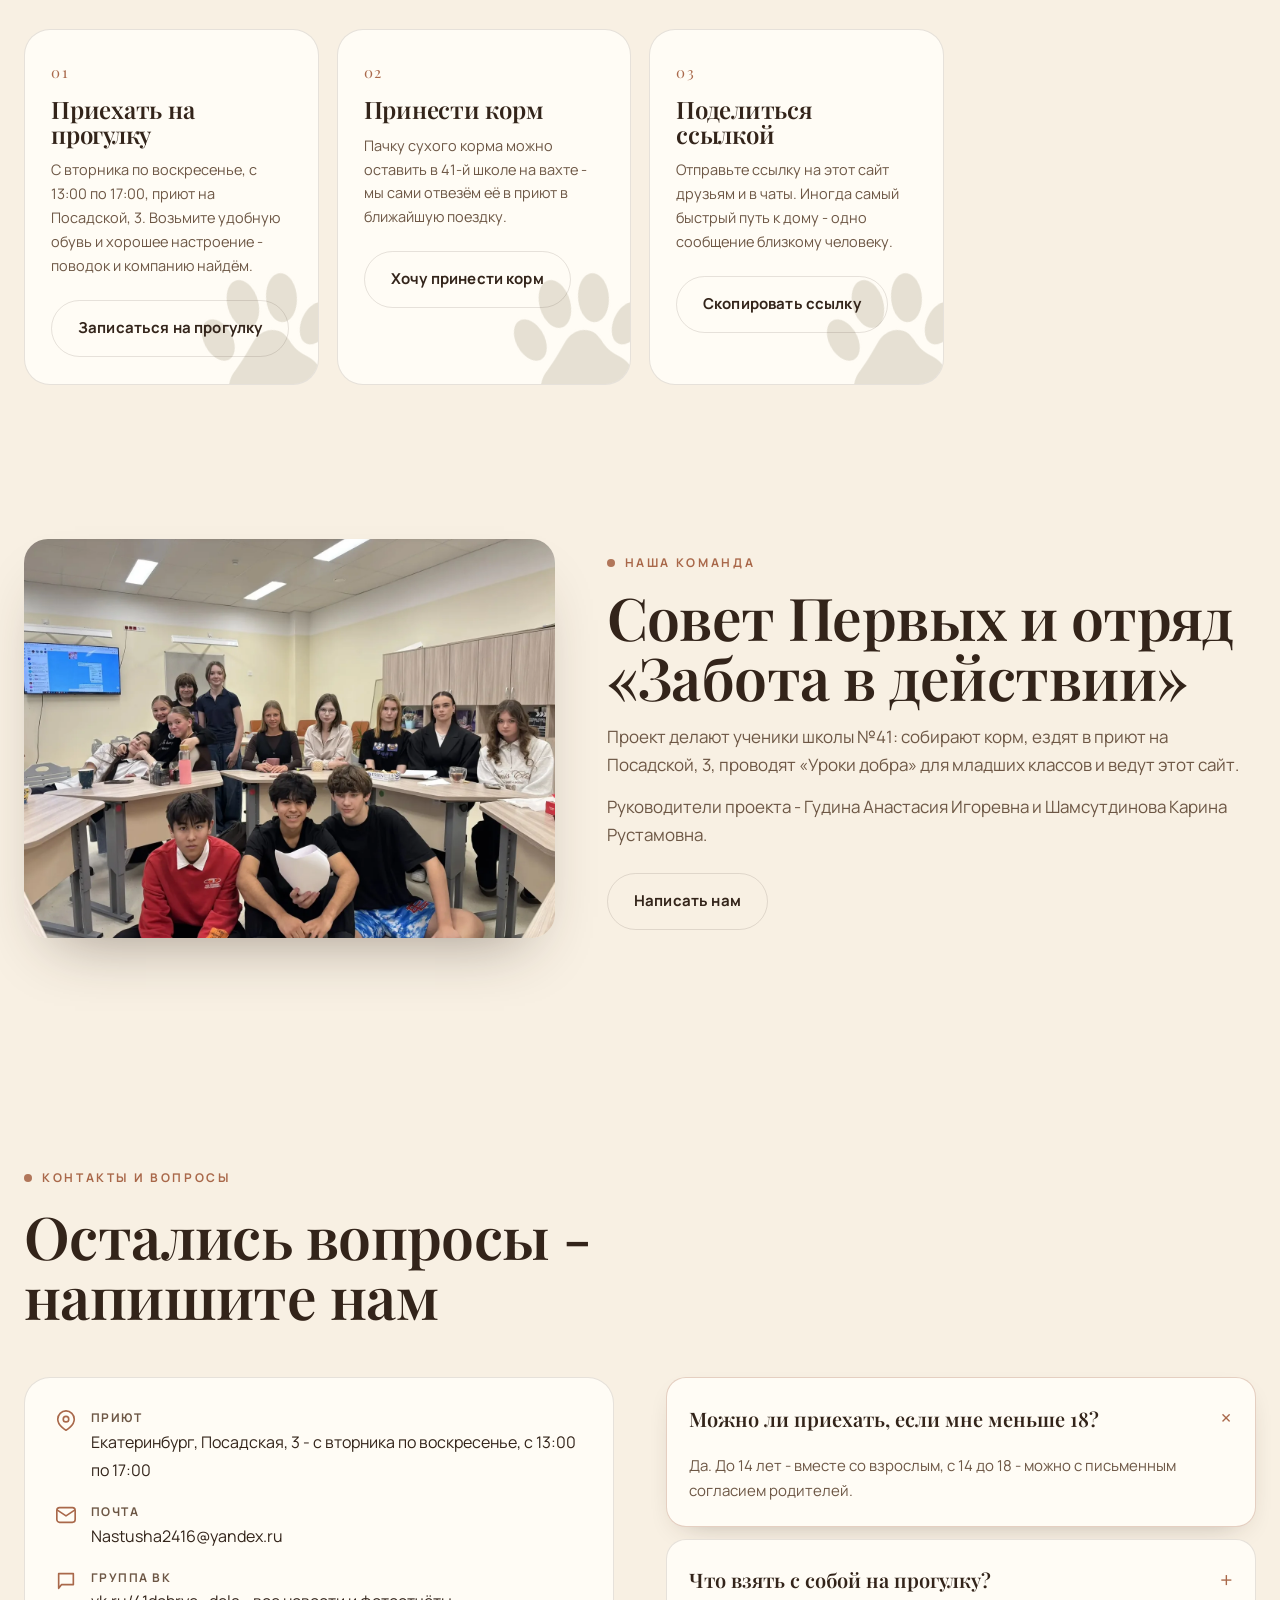
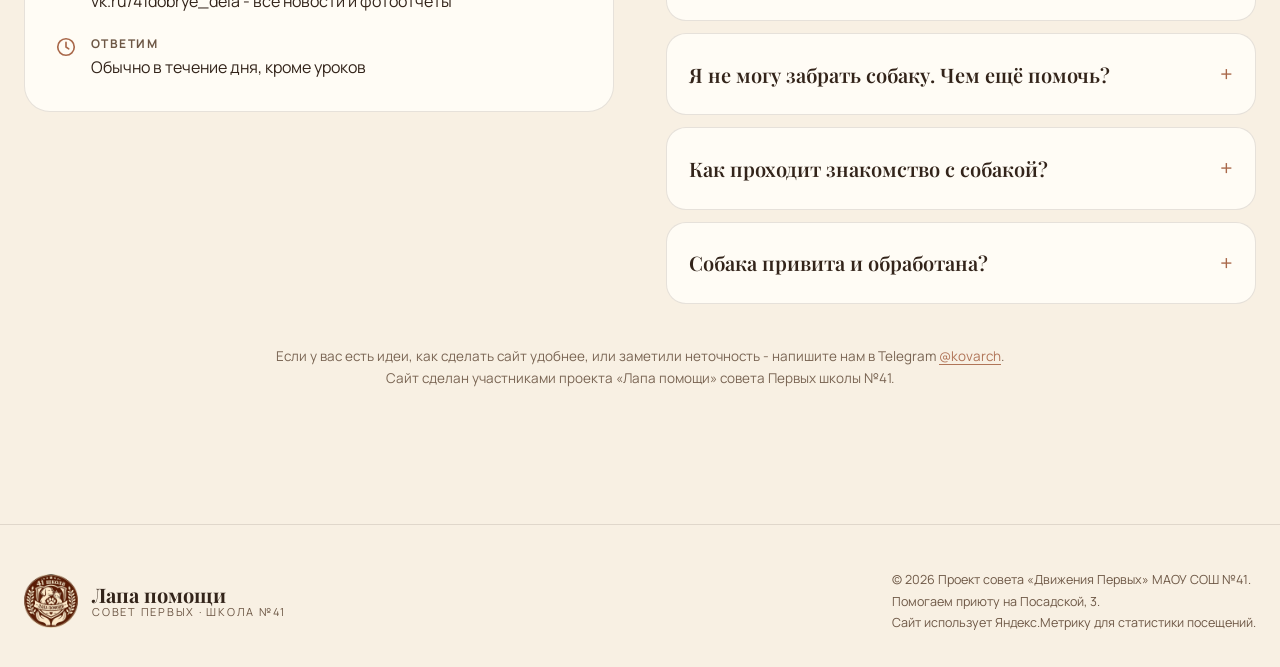
==== commit 2beb88ca: "Add files via upload" ====
--- a/index.html
+++ b/index.html
@@ -62,7 +62,7 @@
 <!-- /Yandex.Metrika counter -->
 </head>
 <body>
-<div class="paw-trail" aria-hidden="true"><div class="paw-trail__in"><i style="left:653px;top:125px;--r:172deg;--s:1.0;--o:0.15"></i><i style="left:678px;top:232px;--r:176deg;--s:0.9;--o:0.149"></i><i style="left:671px;top:342px;--r:183deg;--s:1.0;--o:0.147"></i><i style="left:674px;top:442px;--r:185deg;--s:0.9;--o:0.146"></i><i style="left:655px;top:552px;--r:185deg;--s:1.0;--o:0.145"></i><i style="left:654px;top:666px;--r:186deg;--s:0.9;--o:0.143"></i><i style="left:634px;top:769px;--r:185deg;--s:1.0;--o:0.142"></i><i style="left:634px;top:880px;--r:186deg;--s:0.9;--o:0.141"></i><i style="left:613px;top:985px;--r:183deg;--s:1.0;--o:0.14"></i><i style="left:564px;top:1068px;--r:254deg;--s:0.9;--o:0.138"></i><i style="left:454px;top:1087px;--r:257deg;--s:1.0;--o:0.137"></i><i style="left:354px;top:1121px;--r:259deg;--s:0.9;--o:0.136"></i><i style="left:245px;top:1134px;--r:252deg;--s:1.0;--o:0.134"></i><i style="left:148px;top:1178px;--r:247deg;--s:0.9;--o:0.133"></i><i style="left:43px;top:1221px;--r:222deg;--s:1.0;--o:0.132"></i><i style="left:-3px;top:1315px;--r:193deg;--s:0.9;--o:0.131"></i><i style="left:-35px;top:1419px;--r:188deg;--s:1.0;--o:0.129"></i><i style="left:-36px;top:1523px;--r:182deg;--s:0.9;--o:0.128"></i><i style="left:-49px;top:1631px;--r:180deg;--s:1.0;--o:0.127"></i><i style="left:-39px;top:1744px;--r:177deg;--s:0.9;--o:0.125"></i><i style="left:-38px;top:1846px;--r:163deg;--s:1.0;--o:0.124"></i><i style="left:8px;top:1944px;--r:150deg;--s:0.9;--o:0.123"></i><i style="left:65px;top:2039px;--r:120deg;--s:1.0;--o:0.121"></i><i style="left:167px;top:2070px;--r:96deg;--s:0.9;--o:0.12"></i><i style="left:271px;top:2090px;--r:93deg;--s:1.0;--o:0.119"></i><i style="left:386px;top:2087px;--r:92deg;--s:0.9;--o:0.117"></i><i style="left:485px;top:2101px;--r:91deg;--s:1.0;--o:0.116"></i><i style="left:603px;top:2093px;--r:91deg;--s:0.9;--o:0.115"></i><i style="left:713px;top:2105px;--r:91deg;--s:1.0;--o:0.114"></i><i style="left:814px;top:2097px;--r:91deg;--s:0.9;--o:0.112"></i><i style="left:919px;top:2110px;--r:94deg;--s:1.0;--o:0.111"></i><i style="left:1033px;top:2111px;--r:100deg;--s:0.9;--o:0.11"></i><i style="left:1130px;top:2146px;--r:119deg;--s:1.0;--o:0.108"></i><i style="left:1220px;top:2204px;--r:145deg;--s:0.9;--o:0.107"></i><i style="left:1264px;top:2306px;--r:165deg;--s:1.0;--o:0.106"></i><i style="left:1294px;top:2411px;--r:175deg;--s:0.9;--o:0.104"></i><i style="left:1292px;top:2515px;--r:178deg;--s:1.0;--o:0.103"></i><i style="left:1304px;top:2626px;--r:179deg;--s:0.9;--o:0.102"></i><i style="left:1295px;top:2736px;--r:181deg;--s:1.0;--o:0.101"></i><i style="left:1304px;top:2836px;--r:181deg;--s:0.9;--o:0.099"></i><i style="left:1291px;top:2950px;--r:180deg;--s:1.0;--o:0.098"></i><i style="left:1301px;top:3062px;--r:179deg;--s:0.9;--o:0.097"></i><i style="left:1293px;top:3163px;--r:179deg;--s:1.0;--o:0.095"></i><i style="left:1305px;top:3275px;--r:180deg;--s:0.9;--o:0.094"></i><i style="left:1294px;top:3387px;--r:181deg;--s:1.0;--o:0.093"></i><i style="left:1302px;top:3488px;--r:181deg;--s:0.9;--o:0.091"></i><i style="left:1291px;top:3600px;--r:179deg;--s:1.0;--o:0.09"></i><i style="left:1302px;top:3705px;--r:179deg;--s:0.9;--o:0.09"></i><i style="left:1294px;top:3810px;--r:179deg;--s:1.0;--o:0.09"></i><i style="left:1305px;top:3918px;--r:180deg;--s:0.9;--o:0.09"></i><i style="left:1293px;top:4031px;--r:192deg;--s:1.0;--o:0.09"></i><i style="left:1267px;top:4131px;--r:216deg;--s:0.9;--o:0.09"></i><i style="left:1183px;top:4206px;--r:234deg;--s:1.0;--o:0.09"></i><i style="left:1100px;top:4271px;--r:246deg;--s:0.9;--o:0.09"></i><i style="left:996px;top:4301px;--r:253deg;--s:1.0;--o:0.09"></i><i style="left:892px;top:4338px;--r:261deg;--s:0.9;--o:0.09"></i></div></div>
+<div class="paw-trail" aria-hidden="true"><div class="paw-trail__in"><i style="left:615px;top:124px;--r:168deg;--s:1.0036948871455378;--o:0.15"></i><i style="left:637px;top:221px;--r:174deg;--s:1.0011504287868267;--o:0.149"></i><i style="left:632px;top:324px;--r:181deg;--s:0.98265032371585;--o:0.147"></i><i style="left:634px;top:433px;--r:187deg;--s:0.9928741578178709;--o:0.146"></i><i style="left:616px;top:530px;--r:188deg;--s:0.9815003542259815;--o:0.145"></i><i style="left:615px;top:643px;--r:185deg;--s:0.9894691049060365;--o:0.143"></i><i style="left:601px;top:740px;--r:186deg;--s:1.0069579218464968;--o:0.142"></i><i style="left:595px;top:845px;--r:183deg;--s:0.9981863343687876;--o:0.141"></i><i style="left:584px;top:947px;--r:186deg;--s:0.9708201402642983;--o:0.14"></i><i style="left:565px;top:1051px;--r:232deg;--s:0.9867177637451883;--o:0.138"></i><i style="left:464px;top:1087px;--r:252deg;--s:1.0250104377404583;--o:0.137"></i><i style="left:368px;top:1117px;--r:261deg;--s:1.0124038442757075;--o:0.136"></i><i style="left:261px;top:1131px;--r:253deg;--s:0.9984208695603531;--o:0.134"></i><i style="left:163px;top:1167px;--r:251deg;--s:0.9844373447257477;--o:0.133"></i><i style="left:64px;top:1206px;--r:232deg;--s:0.9500461456145423;--o:0.132"></i><i style="left:7px;top:1286px;--r:199deg;--s:0.9532080009773125;--o:0.131"></i><i style="left:-25px;top:1386px;--r:192deg;--s:0.9567120381713142;--o:0.129"></i><i style="left:-36px;top:1484px;--r:182deg;--s:0.9972795592107637;--o:0.128"></i><i style="left:-49px;top:1592px;--r:177deg;--s:1.002852353709015;--o:0.127"></i><i style="left:-41px;top:1697px;--r:179deg;--s:0.9950736957507043;--o:0.125"></i><i style="left:-45px;top:1801px;--r:167deg;--s:0.9734809495531752;--o:0.124"></i><i style="left:-10px;top:1902px;--r:159deg;--s:0.9702023354231794;--o:0.123"></i><i style="left:28px;top:1997px;--r:139deg;--s:0.9633262361358608;--o:0.121"></i><i style="left:107px;top:2058px;--r:104deg;--s:0.9994268074751552;--o:0.12"></i><i style="left:211px;top:2086px;--r:93deg;--s:0.9519838759021846;--o:0.119"></i><i style="left:310px;top:2082px;--r:93deg;--s:1.013916577555482;--o:0.117"></i><i style="left:413px;top:2097px;--r:91deg;--s:0.9720082746274801;--o:0.116"></i><i style="left:515px;top:2091px;--r:90deg;--s:1.0221788650613124;--o:0.115"></i><i style="left:632px;top:2102px;--r:93deg;--s:0.9991562545545286;--o:0.114"></i><i style="left:726px;top:2100px;--r:91deg;--s:0.9610646151177491;--o:0.112"></i><i style="left:839px;top:2105px;--r:89deg;--s:0.9860918529158206;--o:0.111"></i><i style="left:941px;top:2101px;--r:93deg;--s:1.0205848591101783;--o:0.11"></i><i style="left:1039px;top:2122px;--r:103deg;--s:0.9530082780448896;--o:0.108"></i><i style="left:1140px;top:2142px;--r:123deg;--s:0.9867882846685054;--o:0.107"></i><i style="left:1215px;top:2215px;--r:143deg;--s:0.9548485691135272;--o:0.106"></i><i style="left:1270px;top:2305px;--r:163deg;--s:1.0008975921761252;--o:0.104"></i><i style="left:1285px;top:2403px;--r:175deg;--s:0.9553201702193999;--o:0.103"></i><i style="left:1296px;top:2504px;--r:177deg;--s:0.9714597547393686;--o:0.102"></i><i style="left:1297px;top:2613px;--r:179deg;--s:0.9921844570570117;--o:0.101"></i><i style="left:1301px;top:2712px;--r:177deg;--s:1.027390135788008;--o:0.099"></i><i style="left:1292px;top:2824px;--r:183deg;--s:1.0021137903900044;--o:0.098"></i><i style="left:1302px;top:2925px;--r:182deg;--s:0.9701645613292844;--o:0.097"></i><i style="left:1294px;top:3025px;--r:179deg;--s:0.9626788199561438;--o:0.095"></i><i style="left:1301px;top:3137px;--r:182deg;--s:0.9886573050110853;--o:0.094"></i><i style="left:1295px;top:3238px;--r:178deg;--s:0.9981110787477355;--o:0.093"></i><i style="left:1304px;top:3338px;--r:181deg;--s:0.9520407369470635;--o:0.091"></i><i style="left:1293px;top:3442px;--r:182deg;--s:1.001682848068614;--o:0.09"></i><i style="left:1297px;top:3543px;--r:181deg;--s:0.983512215505516;--o:0.09"></i><i style="left:1292px;top:3654px;--r:178deg;--s:0.9647638889906061;--o:0.09"></i><i style="left:1300px;top:3760px;--r:183deg;--s:0.9945339594150311;--o:0.09"></i><i style="left:1290px;top:3859px;--r:181deg;--s:0.9808056412407571;--o:0.09"></i><i style="left:1270px;top:3961px;--r:220deg;--s:0.99320860914606;--o:0.09"></i><i style="left:1182px;top:4010px;--r:258deg;--s:0.9985605813520011;--o:0.09"></i><i style="left:1082px;top:4031px;--r:268deg;--s:0.9628994227733192;--o:0.09"></i><i style="left:975px;top:4034px;--r:269deg;--s:0.9851535233421223;--o:0.09"></i><i style="left:869px;top:4047px;--r:269deg;--s:0.9751689109671816;--o:0.09"></i><i style="left:765px;top:4045px;--r:269deg;--s:1.0183458752923196;--o:0.09"></i><i style="left:661px;top:4060px;--r:266deg;--s:0.9871774168801217;--o:0.09"></i><i style="left:565px;top:4058px;--r:265deg;--s:0.9565231780056197;--o:0.09"></i><i style="left:459px;top:4067px;--r:264deg;--s:1.0293423019111632;--o:0.09"></i><i style="left:353px;top:4068px;--r:268deg;--s:1.0178896714278096;--o:0.09"></i><i style="left:250px;top:4075px;--r:267deg;--s:0.9592264911265289;--o:0.09"></i><i style="left:145px;top:4091px;--r:249deg;--s:1.0016792586222352;--o:0.09"></i><i style="left:55px;top:4142px;--r:231deg;--s:1.0028650660378766;--o:0.09"></i><i style="left:-30px;top:4203px;--r:213deg;--s:1.0220594058411028;--o:0.09"></i><i style="left:-49px;top:4308px;--r:183deg;--s:1.0045093678289252;--o:0.09"></i><i style="left:-62px;top:4412px;--r:177deg;--s:1.0286264281655455;--o:0.09"></i><i style="left:-59px;top:4510px;--r:181deg;--s:1.0076713065742742;--o:0.09"></i><i style="left:-61px;top:4617px;--r:179deg;--s:1.0209258952975433;--o:0.09"></i><i style="left:-58px;top:4714px;--r:180deg;--s:1.0091112576491752;--o:0.09"></i><i style="left:-64px;top:4819px;--r:185deg;--s:1.0284845980361643;--o:0.09"></i><i style="left:-65px;top:4929px;--r:181deg;--s:0.9945350315608582;--o:0.09"></i><i style="left:-57px;top:5031px;--r:153deg;--s:1.0037857454737933;--o:0.09"></i><i style="left:16px;top:5100px;--r:115deg;--s:1.0053000091122528;--o:0.09"></i><i style="left:107px;top:5149px;--r:106deg;--s:1.0151428244847596;--o:0.09"></i><i style="left:209px;top:5167px;--r:99deg;--s:0.9605251717800027;--o:0.09"></i><i style="left:312px;top:5189px;--r:99deg;--s:0.9869434092239284;--o:0.09"></i><i style="left:420px;top:5190px;--r:92deg;--s:1.0086096284044908;--o:0.09"></i><i style="left:517px;top:5203px;--r:93deg;--s:1.0285260502888947;--o:0.09"></i><i style="left:620px;top:5204px;--r:95deg;--s:0.952591383055851;--o:0.09"></i><i style="left:725px;top:5217px;--r:95deg;--s:0.9779290336631332;--o:0.09"></i><i style="left:829px;top:5218px;--r:90deg;--s:0.992839148947119;--o:0.09"></i><i style="left:933px;top:5227px;--r:91deg;--s:1.0179222228316924;--o:0.09"></i><i style="left:1038px;top:5222px;--r:93deg;--s:0.9522949935115214;--o:0.09"></i><i style="left:1146px;top:5229px;--r:93deg;--s:1.000859913940992;--o:0.09"></i><i style="left:1246px;top:5240px;--r:126deg;--s:0.9883849190815965;--o:0.09"></i><i style="left:1291px;top:5328px;--r:178deg;--s:0.9999030662047728;--o:0.09"></i><i style="left:1293px;top:5436px;--r:177deg;--s:0.9915171120899864;--o:0.09"></i><i style="left:1287px;top:5530px;--r:180deg;--s:0.9546611773817397;--o:0.09"></i><i style="left:1295px;top:5642px;--r:182deg;--s:0.9724874471777434;--o:0.09"></i><i style="left:1289px;top:5745px;--r:184deg;--s:1.0170782180637823;--o:0.09"></i><i style="left:1291px;top:5855px;--r:180deg;--s:0.9625001862601181;--o:0.09"></i><i style="left:1285px;top:5956px;--r:181deg;--s:0.9849503720614176;--o:0.09"></i><i style="left:1292px;top:6063px;--r:181deg;--s:0.9636575963603895;--o:0.09"></i><i style="left:1289px;top:6157px;--r:177deg;--s:1.0069348822399344;--o:0.09"></i><i style="left:1291px;top:6257px;--r:181deg;--s:0.9972682199170945;--o:0.09"></i><i style="left:1287px;top:6362px;--r:177deg;--s:0.9795166072486984;--o:0.09"></i><i style="left:1294px;top:6469px;--r:180deg;--s:1.0297680918367729;--o:0.09"></i><i style="left:1286px;top:6578px;--r:182deg;--s:0.9788050927298941;--o:0.09"></i><i style="left:1293px;top:6669px;--r:177deg;--s:1.0055466732526623;--o:0.09"></i><i style="left:1289px;top:6793px;--r:180deg;--s:0.9893394115699771;--o:0.09"></i><i style="left:1290px;top:6894px;--r:180deg;--s:1.0152587489938234;--o:0.09"></i><i style="left:1288px;top:6991px;--r:178deg;--s:0.9533265693579069;--o:0.09"></i><i style="left:1292px;top:7098px;--r:182deg;--s:1.024721664735837;--o:0.09"></i><i style="left:1285px;top:7204px;--r:182deg;--s:0.9896958495544961;--o:0.09"></i><i style="left:1293px;top:7304px;--r:182deg;--s:1.02421067600692;--o:0.09"></i><i style="left:1277px;top:7406px;--r:201deg;--s:0.9502942693417455;--o:0.09"></i><i style="left:1234px;top:7501px;--r:226deg;--s:0.9571980919248194;--o:0.09"></i><i style="left:1147px;top:7559px;--r:244deg;--s:0.9554259446031993;--o:0.09"></i><i style="left:1056px;top:7608px;--r:246deg;--s:0.9659067204355647;--o:0.09"></i><i style="left:954px;top:7634px;--r:258deg;--s:0.9847102562079267;--o:0.09"></i><i style="left:852px;top:7665px;--r:264deg;--s:0.9891299383900797;--o:0.09"></i><i style="left:751px;top:7671px;--r:263deg;--s:0.9990936810358757;--o:0.09"></i></div></div>
 ﻿<div class="progress" id="progress"></div>
 <div class="grain" aria-hidden="true"></div>
 <header class="header" id="header">
@@ -77,8 +77,12 @@
 
     <nav class="nav" id="nav" aria-label="Главное меню">
       <a href="#about">О проекте</a>
+      <a href="#video">Живая жизнь</a>
+      <a href="#lessons">Уроки добра</a>
+      <a href="#sbor">Сбор помощи</a>
       <a href="#dogs">Собаки</a>
       <a href="#help">Как помочь</a>
+      <a href="#team">Команда</a>
       <a href="#contacts">Контакты</a>
     </nav>
 
@@ -144,7 +148,7 @@
             <div class="stat"><span class="stat__num" data-count="162">0</span><span class="stat__label">кг корма собрали</span></div>
             <div class="stat"><span class="stat__num" data-count="153">0</span><span class="stat__label">ед. непищевой помощи</span><span class="stat__hint">уход, гигиена, игрушки, текстиль</span></div>
             <div class="stat"><span class="stat__num" data-count="20">0</span><span class="stat__label">классов участвуют</span></div>
-            <div class="stat"><span class="stat__num" data-count="3">0</span><span class="stat__label">прогулки провели</span></div>
+            <div class="stat"><span class="stat__num" data-count="1">0</span><span class="stat__label">прогулка проведена</span></div>
           </div>
         </div>
       </div>
@@ -159,6 +163,53 @@
         <p>Никаких постановочных кадров - только прогулки, знакомства и хвосты.</p>
       </div>
       <div class="gallery" id="gallery"></div>
+    </div>
+  </section>
+
+<section class="section" id="lessons">
+    <div class="wrap">
+      <div class="section-head reveal">
+        <span class="eyebrow">Уроки добра</span>
+        <h2>Занятия о милосердии<br>и ответственности</h2>
+        <p>«Уроки добра» - это занятия о милосердии и ответственном отношении к животным, которые старшеклассники проводят для младших школьников.</p>
+      </div>
+
+      <div class="lessons">
+        <div class="lessons__text reveal">
+          <h3>Зачем нужны «Уроки добра»</h3>
+          <p>Каждый год в приюты попадают собаки, многие из которых пострадали от жестокого обращения - в том числе со стороны подростков. Мы уверены: доброте и ответственности нужно учить с детства. «Уроки добра» помогают младшим школьникам узнать о судьбах собак из приюта, понять, как важно сострадание, и получить конкретные знания о том, как можно помочь животным уже сейчас.</p>
+          <h3>Кто проводит занятия</h3>
+          <p>Занятия проводят старшеклассники-наставники - участники проекта «Лапа помощи» из Совета Движения Первых и волонтёрского отряда «Забота в действии» школы №41. Формат «равный - равному» вызывает у детей больше доверия, чем лекция взрослого: старшеклассники говорят с младшими на понятном языке и делятся собственным опытом помощи приюту.</p>
+        </div>
+
+        <div class="lessons__photos reveal">
+          <img src="lesson-1.webp" alt="Старшеклассники проводят «Урок добра» в начальной школе" width="1400" height="1050" loading="lazy">
+          <img src="lesson-2.webp" alt="Рассказ о приюте на интерактивной доске" width="1400" height="1050" loading="lazy">
+          <img src="lesson-3.webp" alt="Ученики и волонтёры на занятии" width="1400" height="1050" loading="lazy">
+        </div>
+      </div>
+    </div>
+  </section>
+
+<section class="section section--tight" id="sbor">
+    <div class="wrap">
+      <div class="section-head reveal">
+        <span class="eyebrow">Корм и подарки</span>
+        <h2>Сбор помощи</h2>
+        <p>За первый месяц собрали 162 кг корма и 153 единицы непищевой помощи - пелёнки, игрушки, миски, пледы. Всё передали приюту на Посадской, 3.</p>
+      </div>
+
+      <div class="sbor reveal">
+        <figure class="sbor__main"><img src="sbor-main.webp" alt="Класс собрал корм и подарки для приюта" width="1920" height="1440" loading="lazy"></figure>
+        <div class="sbor__grid">
+          <img src="sbor-5.webp" alt="Дети принесли корм для собак приюта" width="900" height="1200" loading="lazy">
+          <img src="sbor-2.webp" alt="Ученики с подарками для приюта" width="900" height="1200" loading="lazy">
+          <img src="sbor-3.webp" alt="Ребята принесли корм и подарки" width="1200" height="900" loading="lazy">
+          <img src="sbor-6.webp" alt="Лакомства для собак из приюта" width="900" height="1200" loading="lazy">
+          <img src="sbor-7.webp" alt="Подготовка подарков для приюта" width="1200" height="900" loading="lazy">
+          <img src="sbor-8.webp" alt="Корм, который передали приюту" width="1200" height="900" loading="lazy">
+        </div>
+      </div>
     </div>
   </section>
 
@@ -209,6 +260,23 @@
     </div>
   </section>
 
+<section class="section section--tight" id="team">
+    <div class="wrap">
+      <div class="team">
+        <div class="team__media reveal">
+          <img src="team.webp" alt="Волонтёры проекта «Лапа помощи» школы №41" width="1400" height="1050" loading="lazy">
+        </div>
+        <div class="team__text reveal">
+          <span class="eyebrow">Наша команда</span>
+          <h2>Совет Первых и отряд<br>«Забота в действии»</h2>
+          <p>Проект делают ученики школы №41: собирают корм, ездят в приют на Посадской, 3, проводят «Уроки добра» для младших классов и ведут этот сайт.</p>
+          <p>Руководители проекта - Гудина Анастасия Игоревна и Шамсутдинова Карина Рустамовна.</p>
+          <a class="btn btn--ghost" href="#contacts">Написать нам</a>
+        </div>
+      </div>
+    </div>
+  </section>
+
   <section class="section" id="contacts">
     <div class="wrap">
       <div class="section-head reveal">
--- a/style.css
+++ b/style.css
@@ -65,6 +65,36 @@
 body { position: relative; }
 
 body { position: relative; }
+
+body { position: relative; }
+
+body { position: relative; }
+
+body { position: relative; }
+
+body { position: relative; }
+
+body { position: relative; }
+
+body { position: relative; }
+
+body { position: relative; }
+
+body { position: relative; }
+
+body { position: relative; }
+
+body { position: relative; }
+
+body { position: relative; }
+
+body { position: relative; }
+
+body { position: relative; }
+
+body { position: relative; }
+
+body { position: relative; }
 .paw-trail { position: absolute; inset: 0; z-index: -1; pointer-events: none; overflow: hidden; }
 .paw-trail__in { position: absolute; top: 0; left: 50%; width: 1240px; margin-left: -620px; height: 100%; }
 .paw-trail__in i {
@@ -213,8 +243,8 @@
 .brand__title { font-family: var(--serif); font-size: 20px; font-weight: 700; }
 .brand__sub { font-size: 11px; letter-spacing: 0.16em; text-transform: uppercase; color: var(--ink-soft); }
 
-.nav { display: flex; gap: 26px; align-items: center; }
-.nav a { position: relative; font-size: 14.5px; font-weight: 600; padding: 6px 0; color: var(--ink-soft); transition: color 0.25s; }
+.nav { display: flex; gap: 18px; align-items: center; }
+.nav a { position: relative; white-space: nowrap; font-size: 13.5px; font-weight: 600; padding: 6px 0; color: var(--ink-soft); transition: color 0.25s; }
 .nav a::after {
   content: "";
   position: absolute;
@@ -485,12 +515,12 @@
 .help__card::before {
   content: "";
   position: absolute;
-  right: 12px;
-  bottom: 8px;
-  width: 104px;
-  height: 104px;
+  right: -18px;
+  bottom: -22px;
+  width: 132px;
+  height: 132px;
   background: url("paw.png") center / contain no-repeat;
-  opacity: 0.2;
+  opacity: 0.22;
   transform: rotate(-14deg);
   transition: transform 0.6s var(--ease), opacity 0.6s;
 }
@@ -710,9 +740,90 @@
 .paw-divider::before, .paw-divider::after { content: ""; height: 1px; flex: 1; background: var(--line); }
 .paw-divider svg { width: 22px; height: 22px; }
 
+
+/* уроки добра и команда */
+.lessons { display: grid; grid-template-columns: 1.05fr 0.95fr; gap: clamp(28px, 4vw, 64px); align-items: start; margin-top: 34px; }
+.lessons__text h3 { font-family: var(--serif); font-size: clamp(21px, 2vw, 26px); font-weight: 600; margin: 0 0 10px; }
+.lessons__text p { margin: 0 0 26px; color: var(--ink-soft); }
+.lessons__text h3 + p { margin-bottom: 30px; }
+.lessons__photos { display: grid; grid-template-columns: 1fr 1fr; gap: 14px; }
+.lessons__photos img { width: 100%; height: 100%; object-fit: cover; border-radius: 20px; box-shadow: var(--shadow-sm); }
+.lessons__photos img:first-child { grid-column: 1 / -1; aspect-ratio: 16 / 10; }
+.lessons__photos img:not(:first-child) { aspect-ratio: 1 / 1; }
+.team { display: grid; grid-template-columns: 0.9fr 1.1fr; gap: clamp(28px, 4vw, 64px); align-items: center; }
+.team__media img { width: 100%; height: auto; aspect-ratio: 4 / 3; object-fit: cover; border-radius: 24px; box-shadow: var(--shadow-md); }
+.team__text h2 { margin: 12px 0 16px; }
+.team__text p { color: var(--ink-soft); margin: 0 0 14px; }
+.team__text .btn { margin-top: 10px; }
+@media (max-width: 900px) {
+  .lessons, .team { grid-template-columns: 1fr; }
+  .team__media { order: -1; }
+}
+
+
+@media (max-width: 900px) {
+  }
+
+.sbor { margin-top: 28px; }
+.sbor__main { margin: 0 auto 16px; max-width: 860px; }
+.sbor__main img { width: 100%; height: auto; display: block; border-radius: 24px; box-shadow: var(--shadow-md); }
+.sbor__grid { columns: 3; column-gap: 14px; }
+.sbor__grid img { width: 100%; height: auto; display: block; margin-bottom: 14px; border-radius: 20px; box-shadow: var(--shadow-sm); break-inside: avoid; }
+@media (max-width: 1320px) {
+  }
+
+@media (max-width: 1320px) {
+  }
+
+@media (max-width: 1320px) {
+  }
+
+@media (max-width: 1320px) {
+  }
+
+@media (max-width: 1320px) {
+  }
+
+@media (max-width: 1320px) {
+  }
+
+@media (max-width: 1320px) {
+  }
+
+@media (max-width: 1320px) {
+  }
+
+@media (max-width: 1320px) {
+  }
+
+@media (max-width: 1320px) {
+  }
+
+@media (max-width: 1320px) {
+  }
+
+@media (max-width: 1320px) {
+  }
+
+@media (max-width: 1320px) {
+  }
+
 @media (max-width: 1320px) {
   .paw-trail { display: none; }
 }
+
+@media (max-width: 1080px) {
+  .sbor__grid { columns: 2; }
+}
+@media (max-width: 700px) {
+  .sbor__grid { columns: 2; }
+}
+
+@media (max-width: 1320px) {
+  }
+
+@media (max-width: 1320px) {
+  }
 
 @media (max-width: 1080px) {
   .dogs, .help, .video-grid { grid-template-columns: repeat(2, 1fr); }
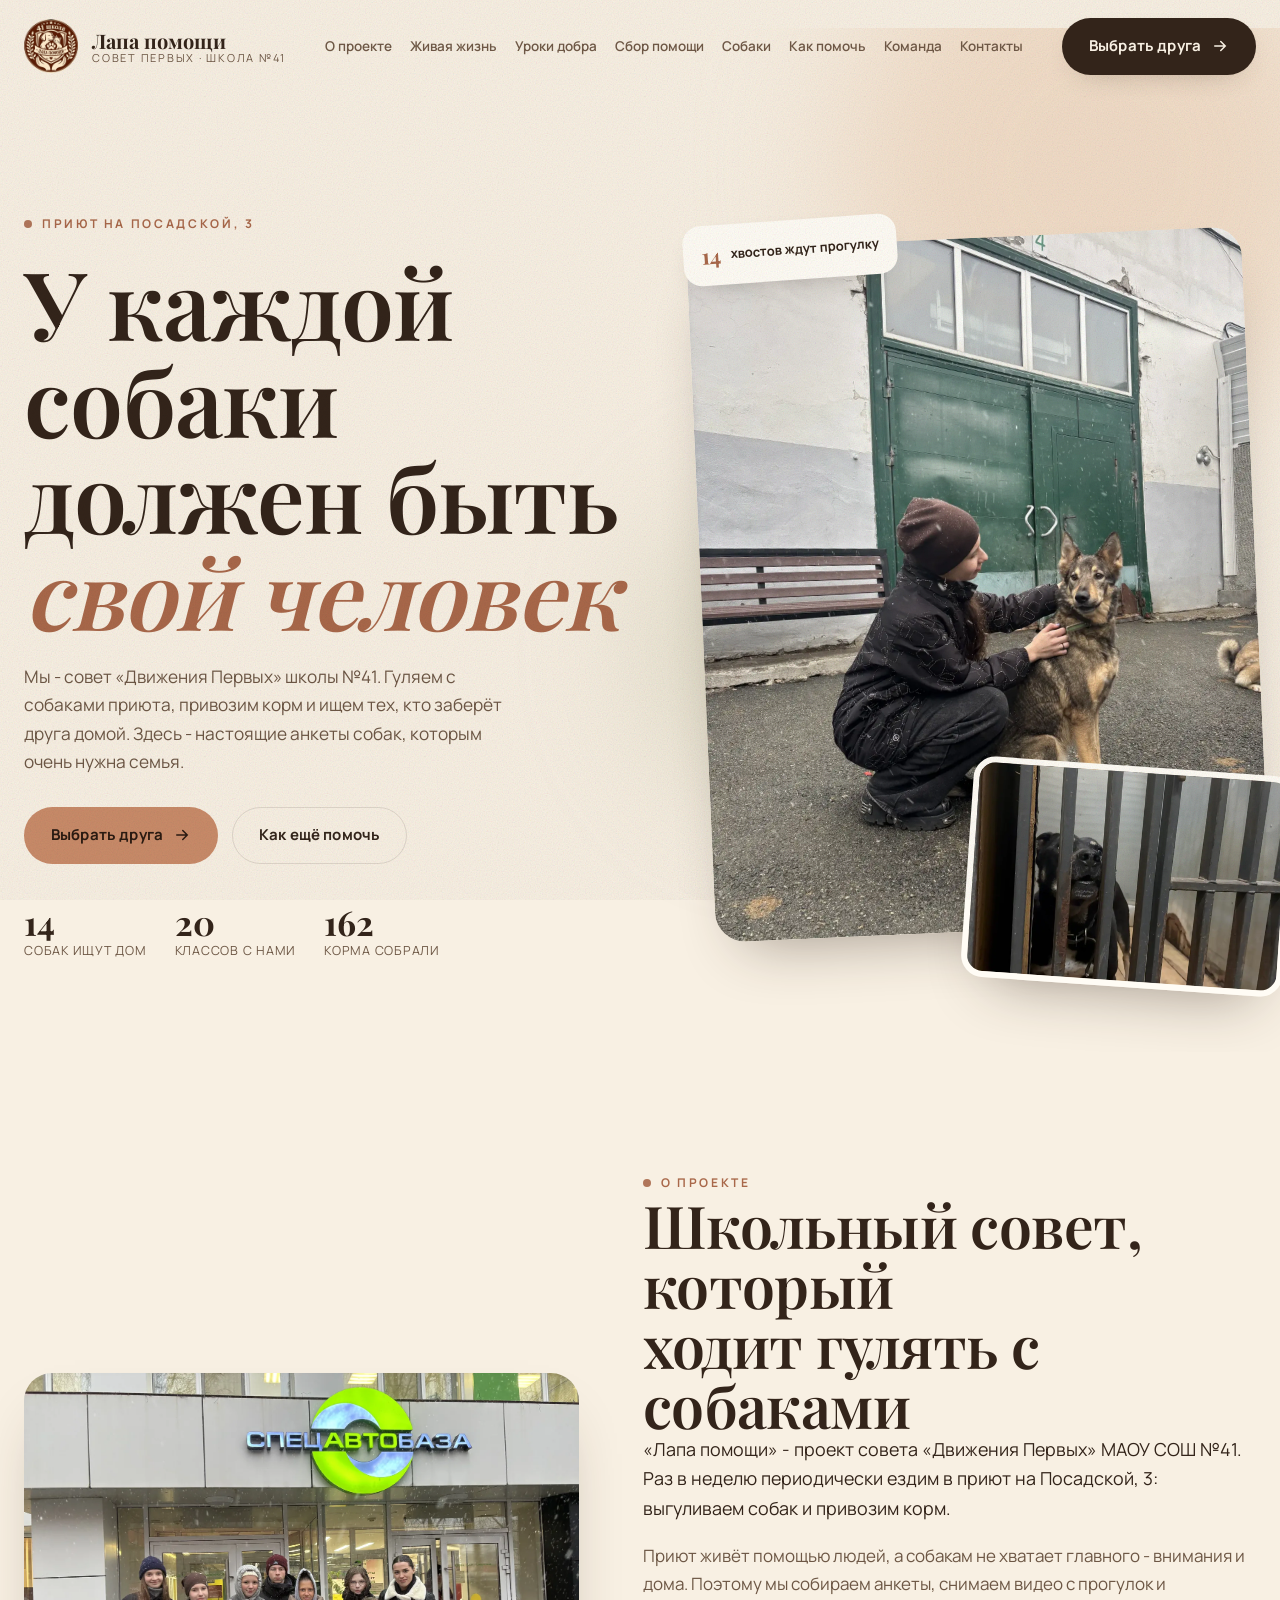
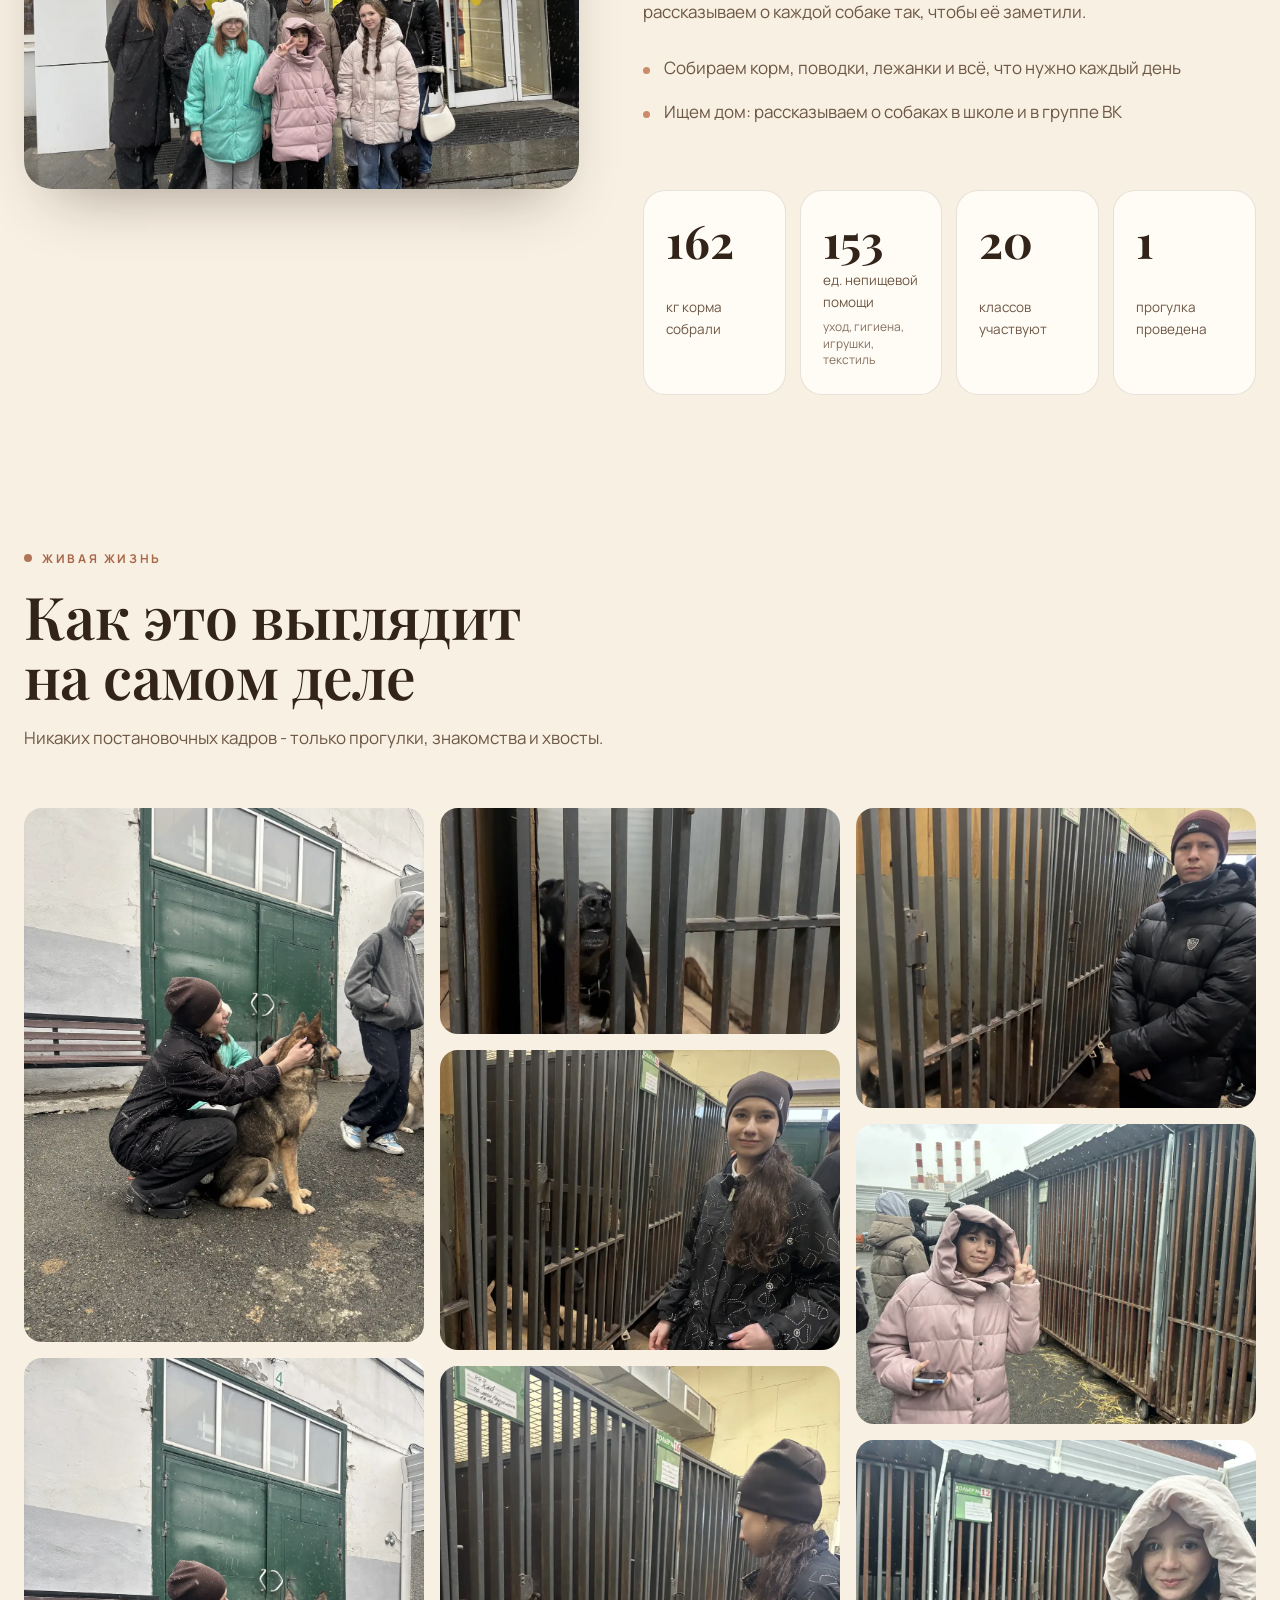
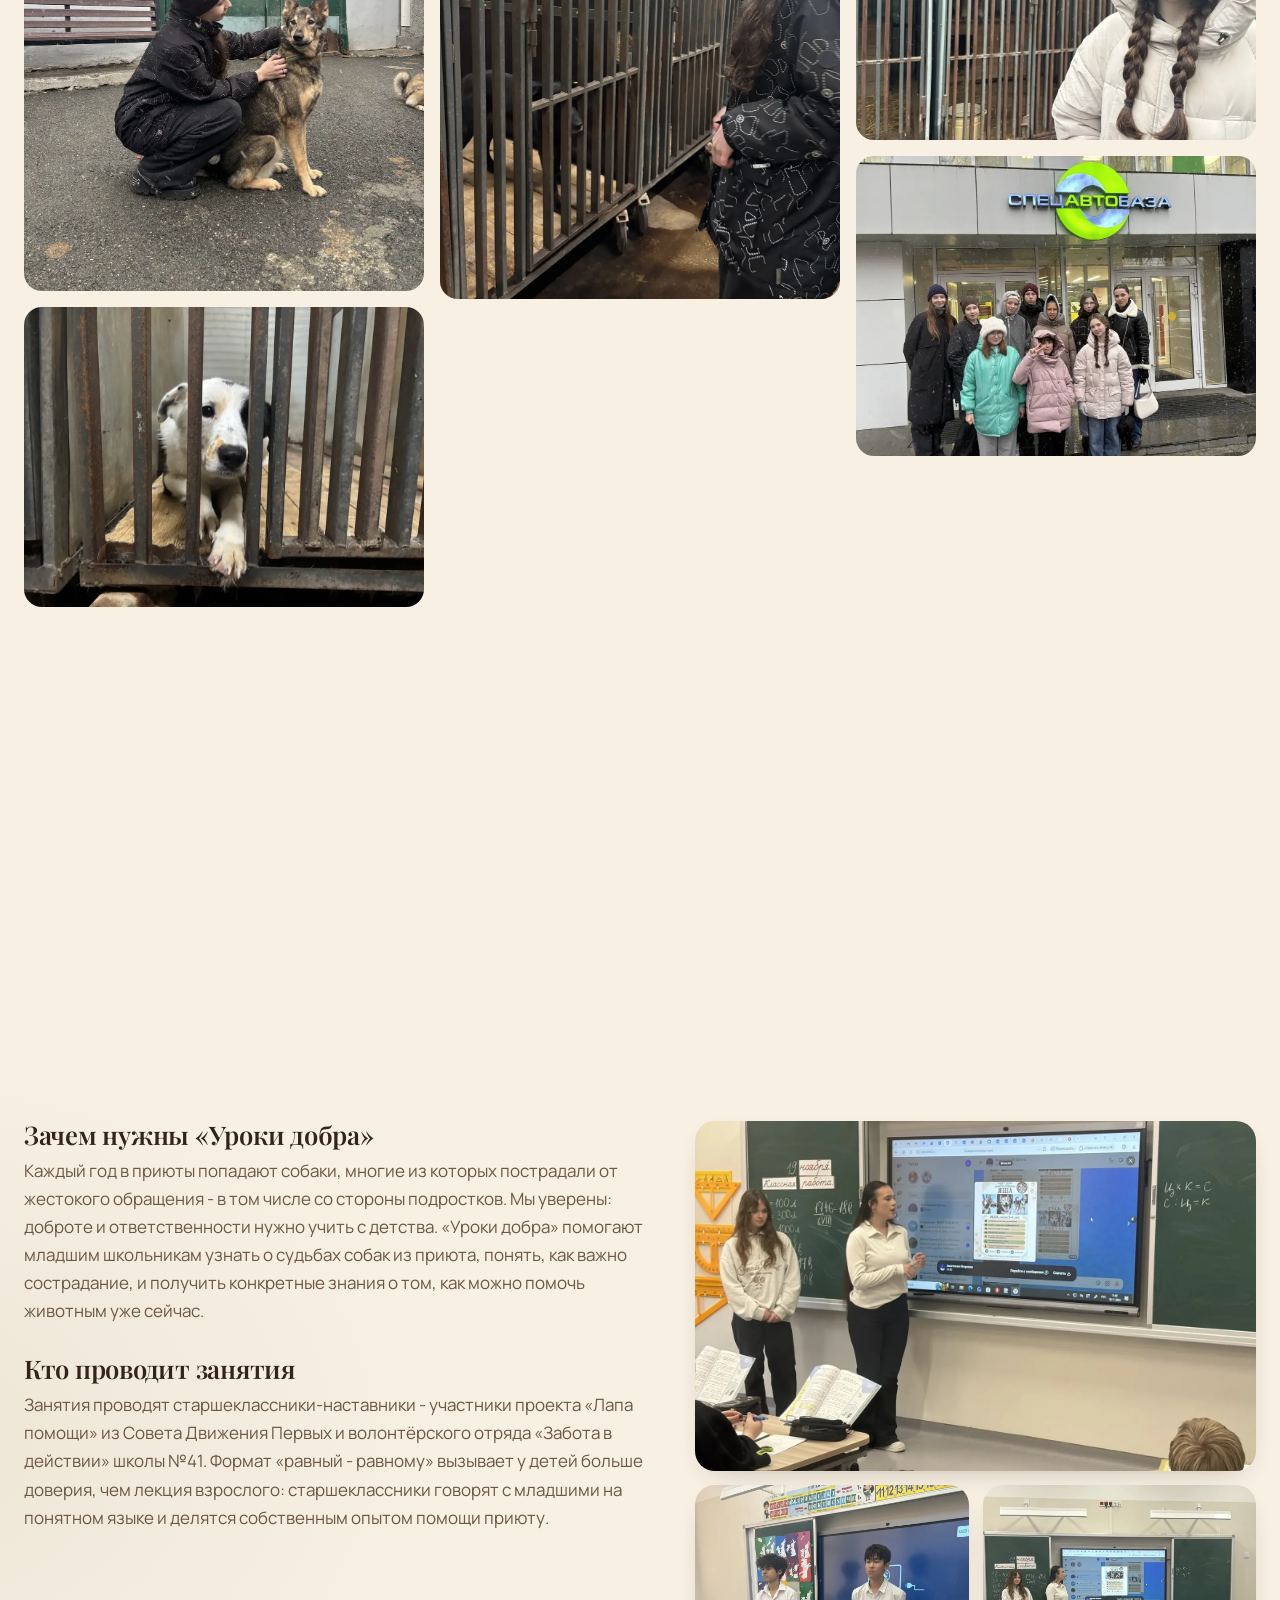
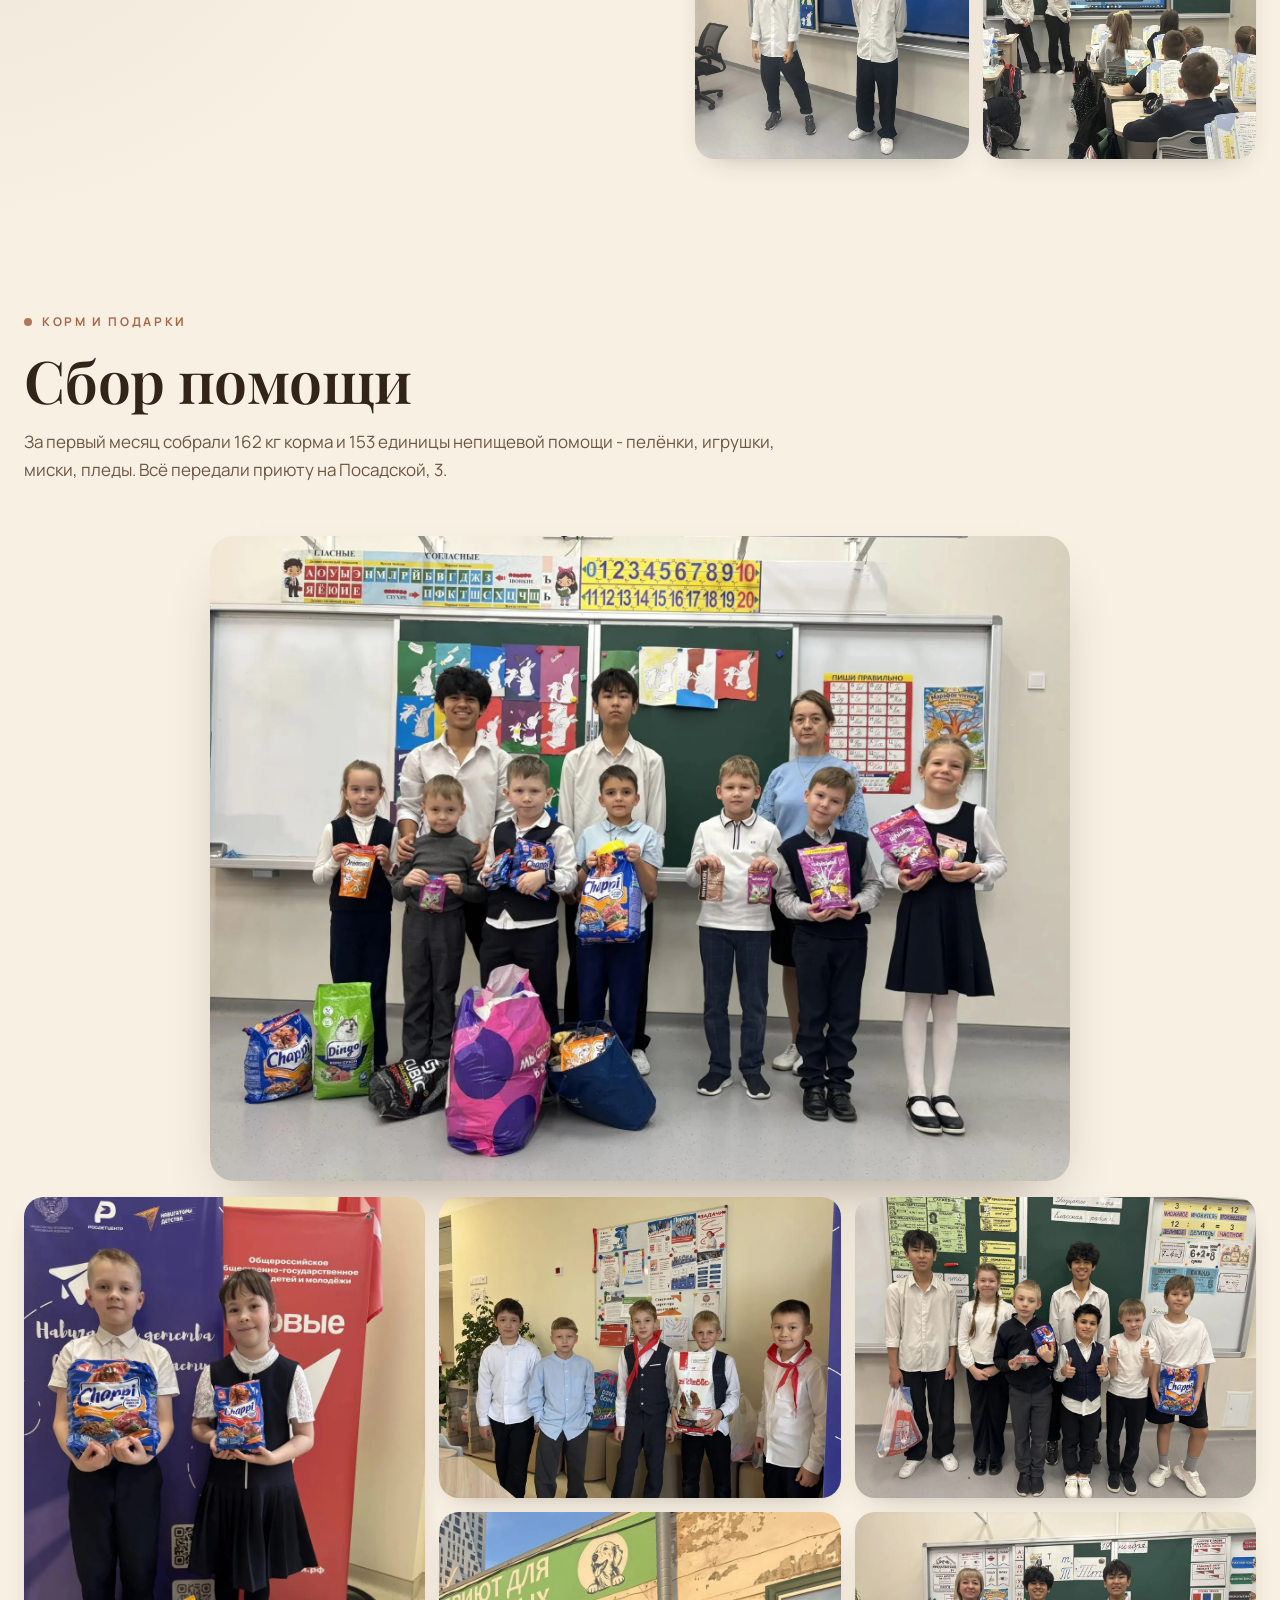
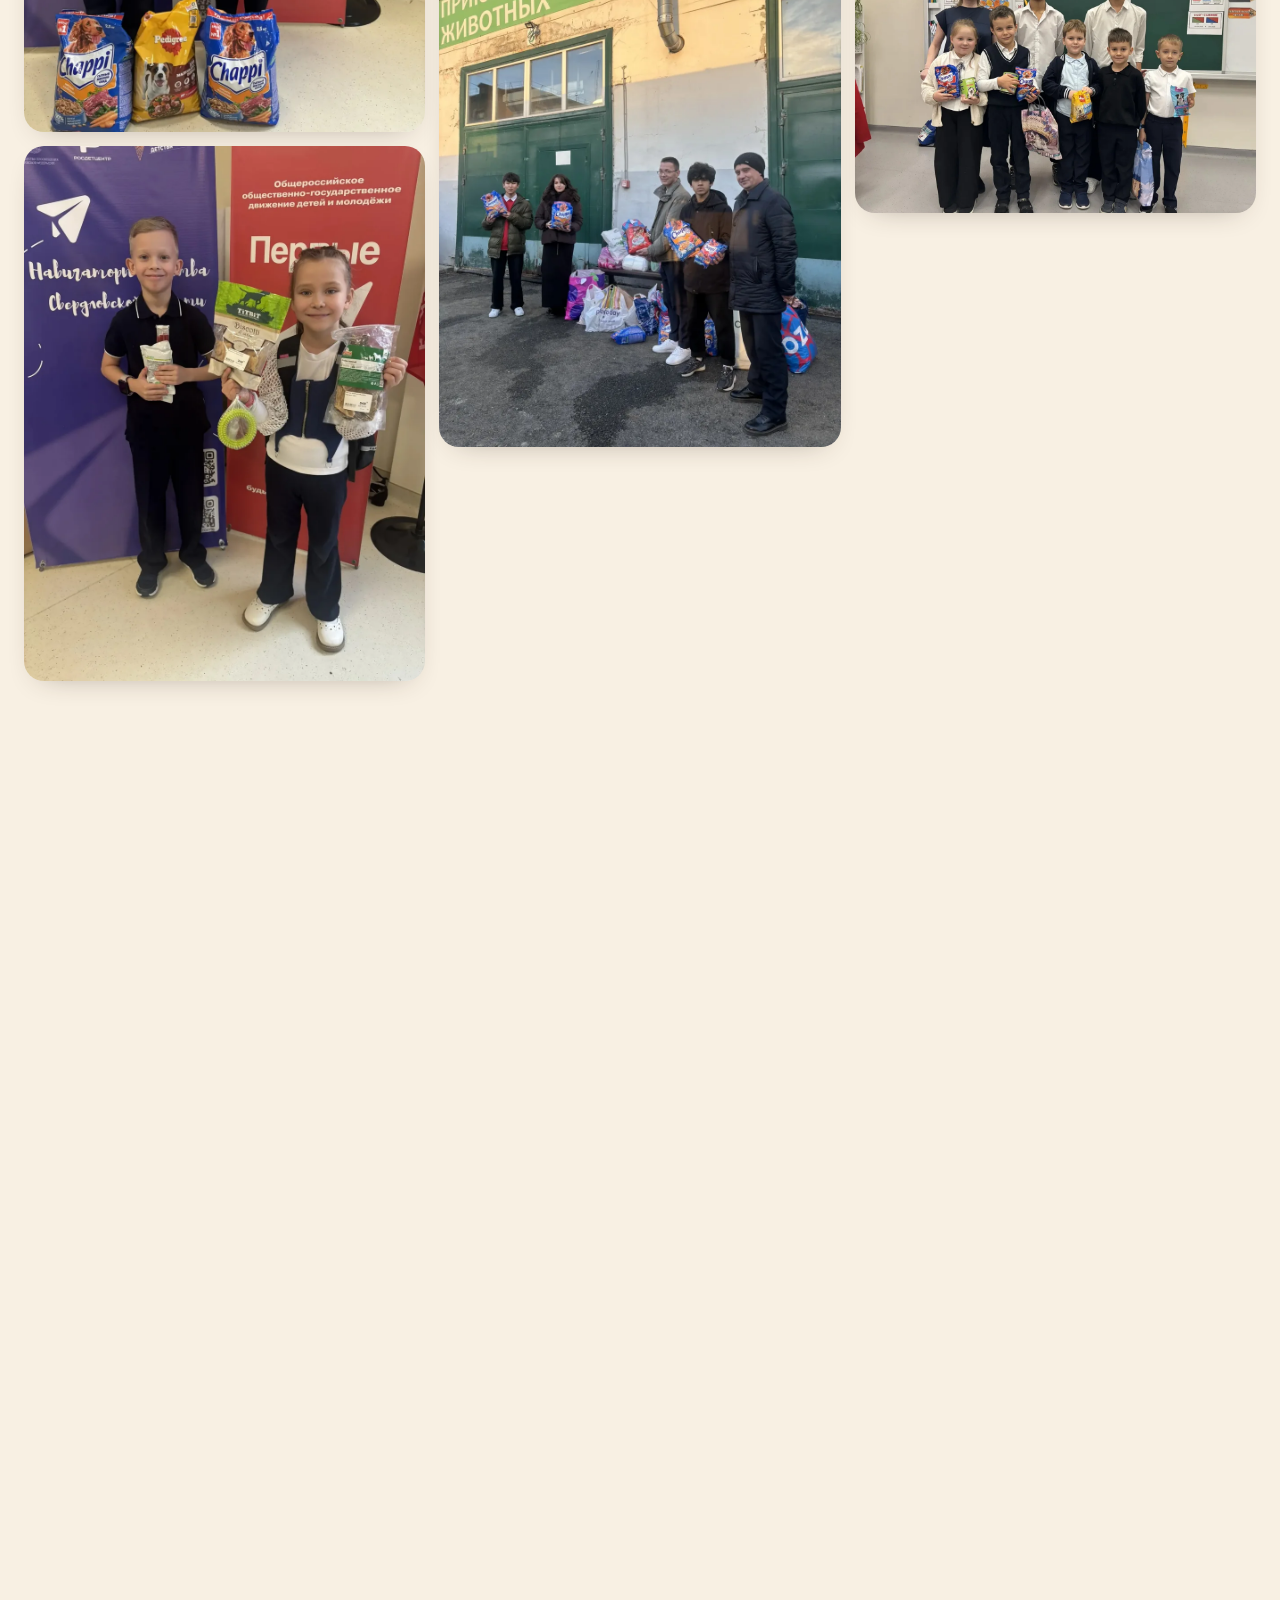
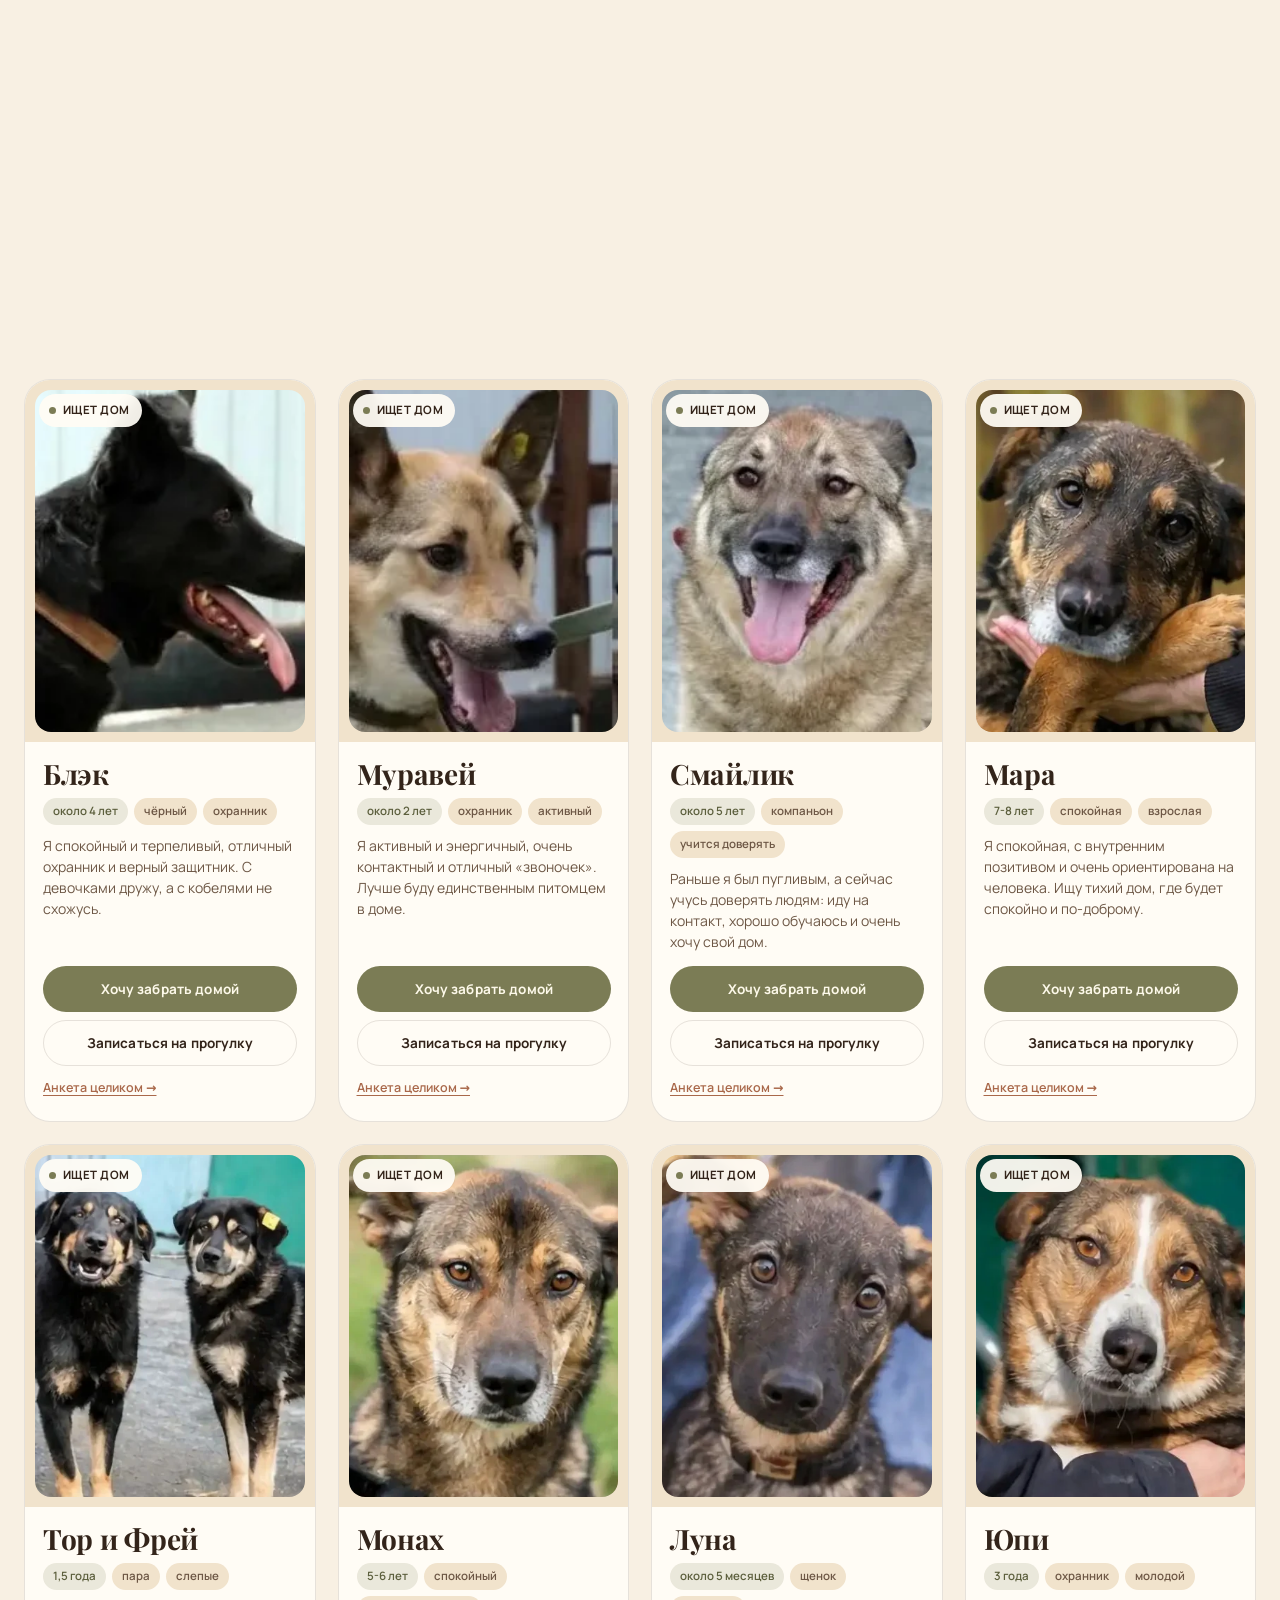
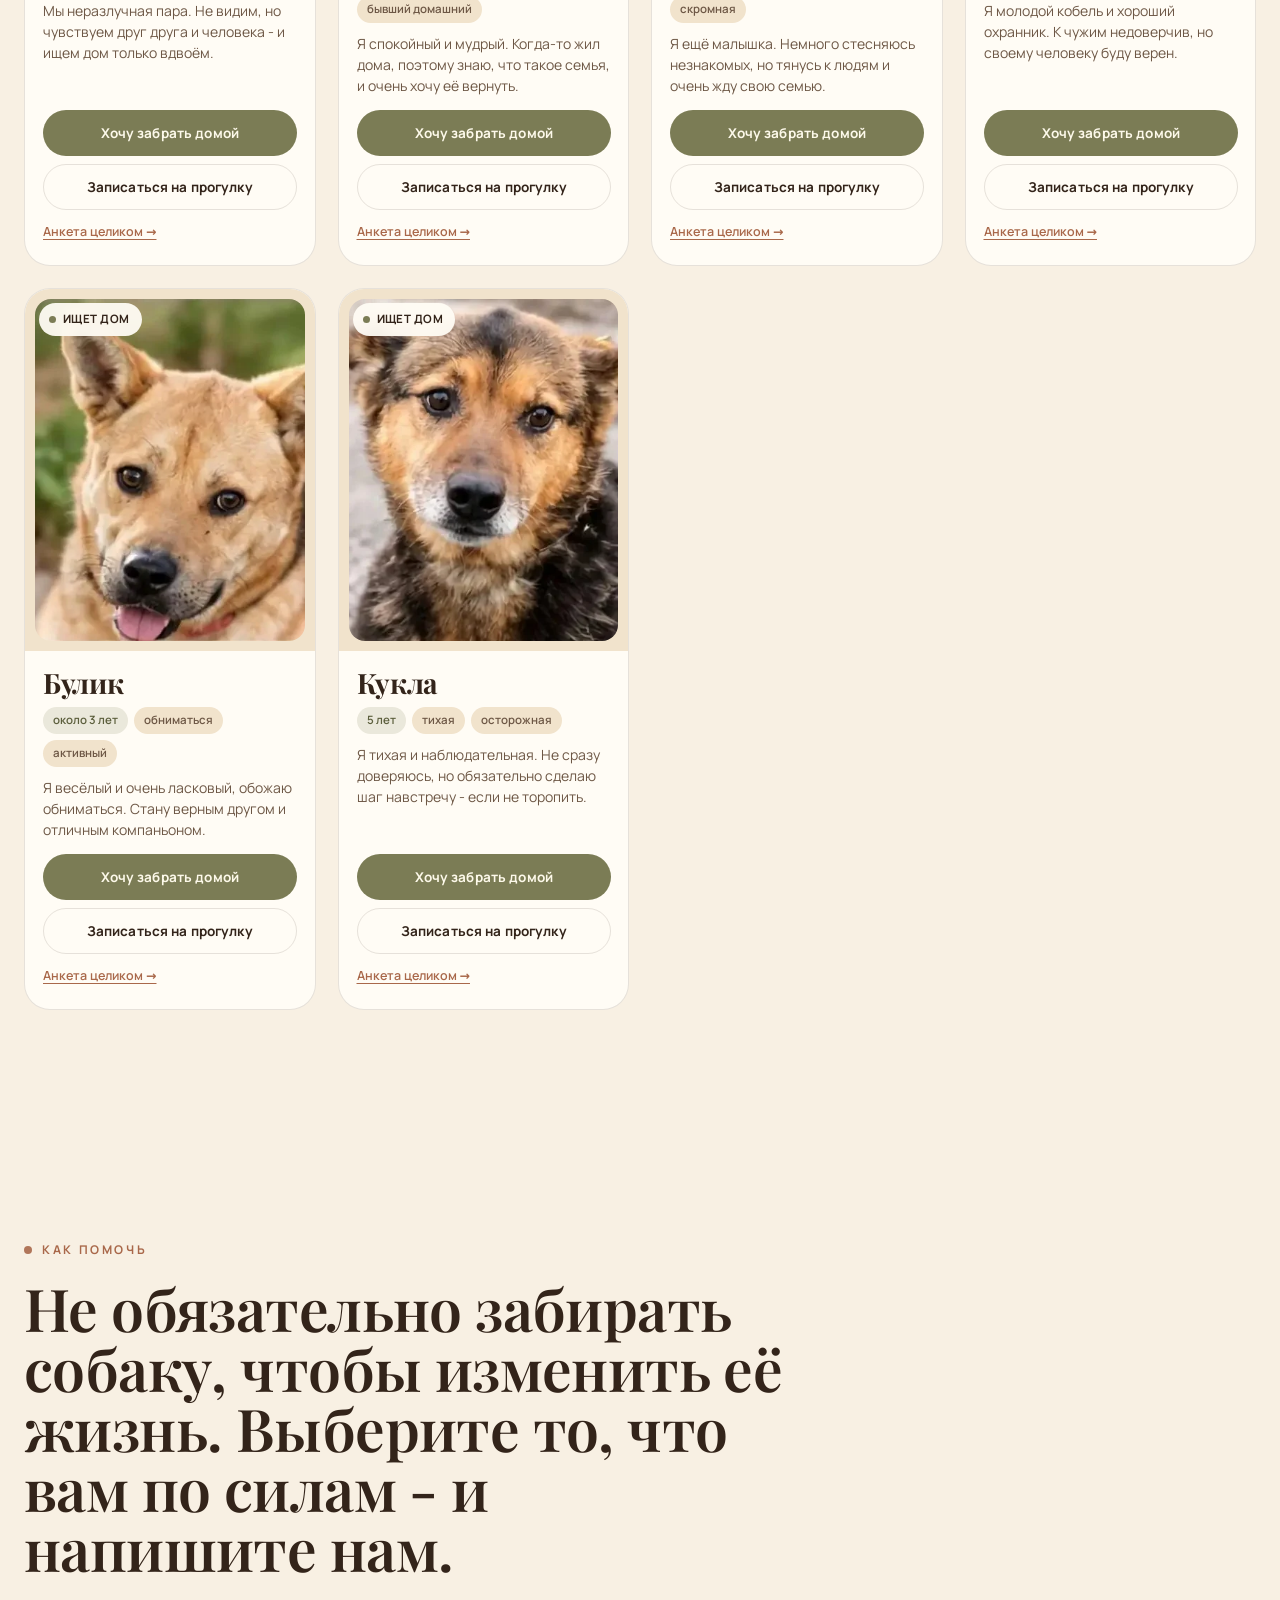
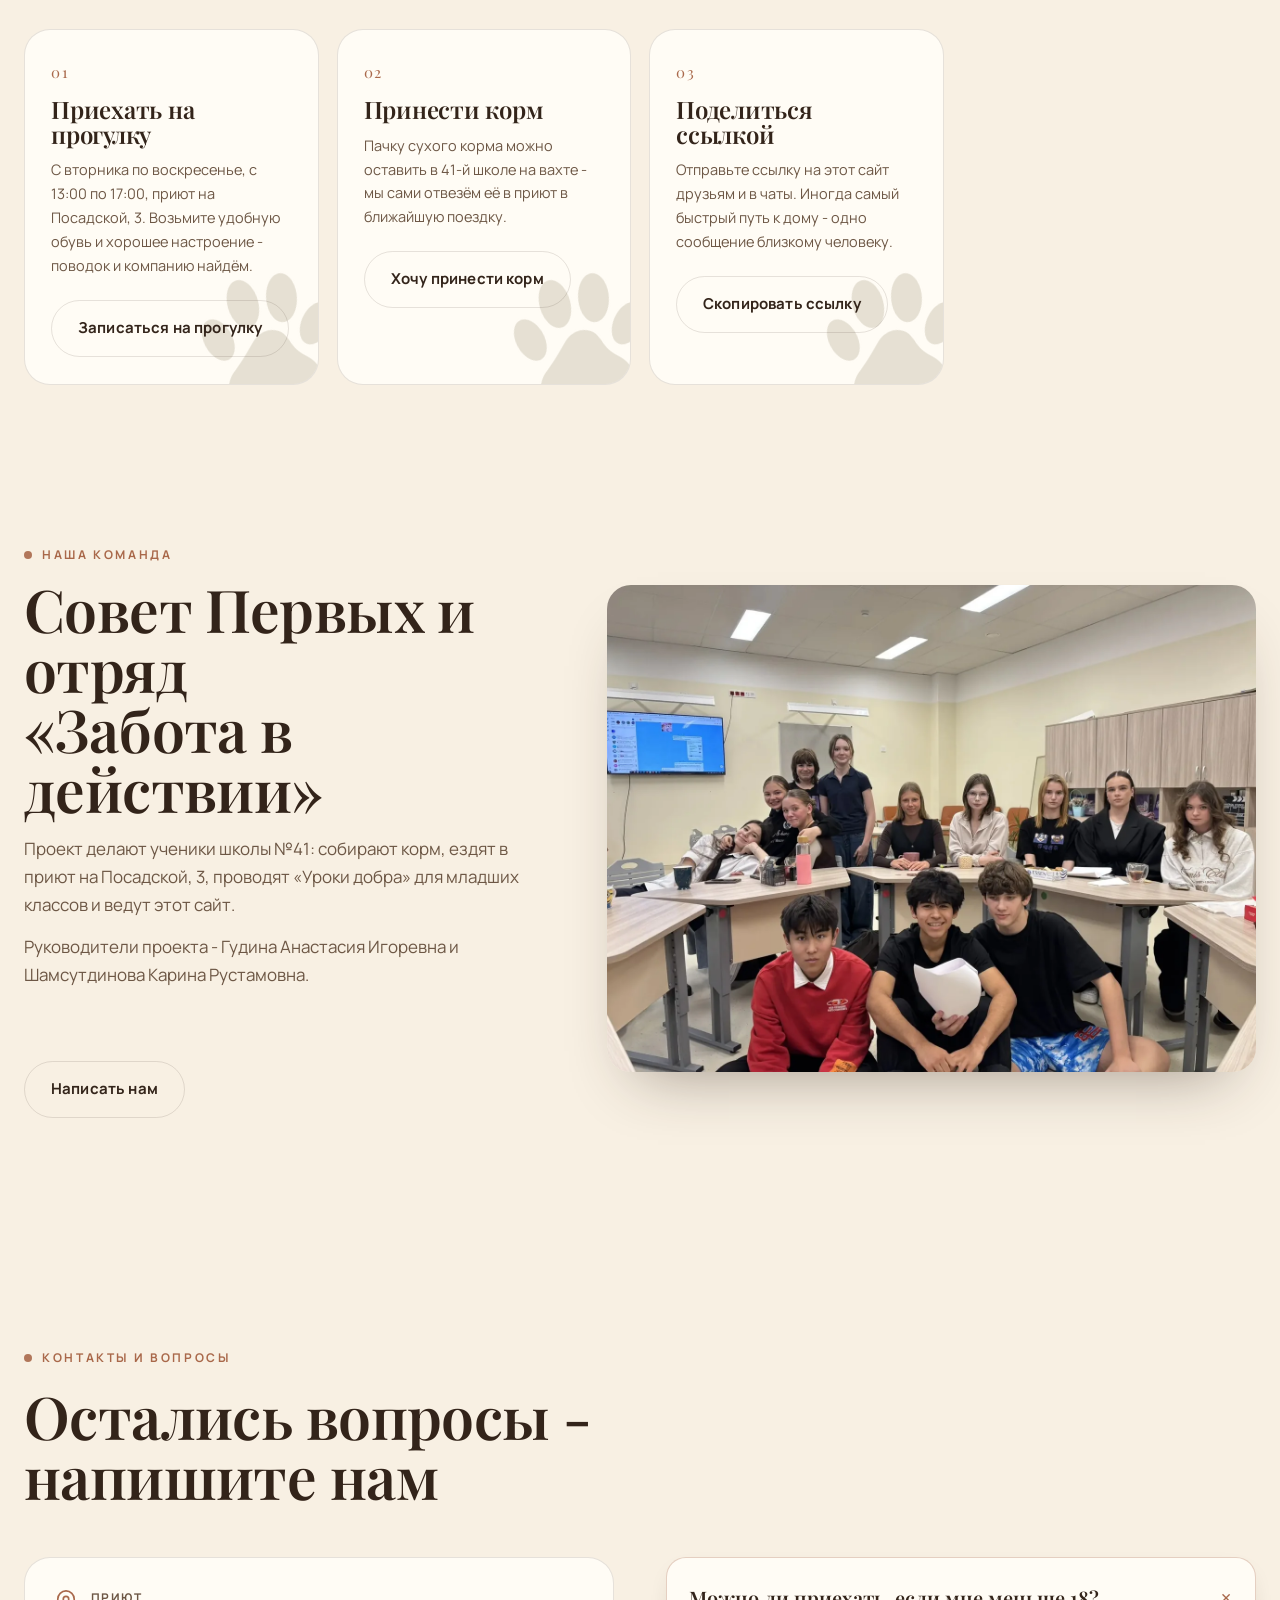
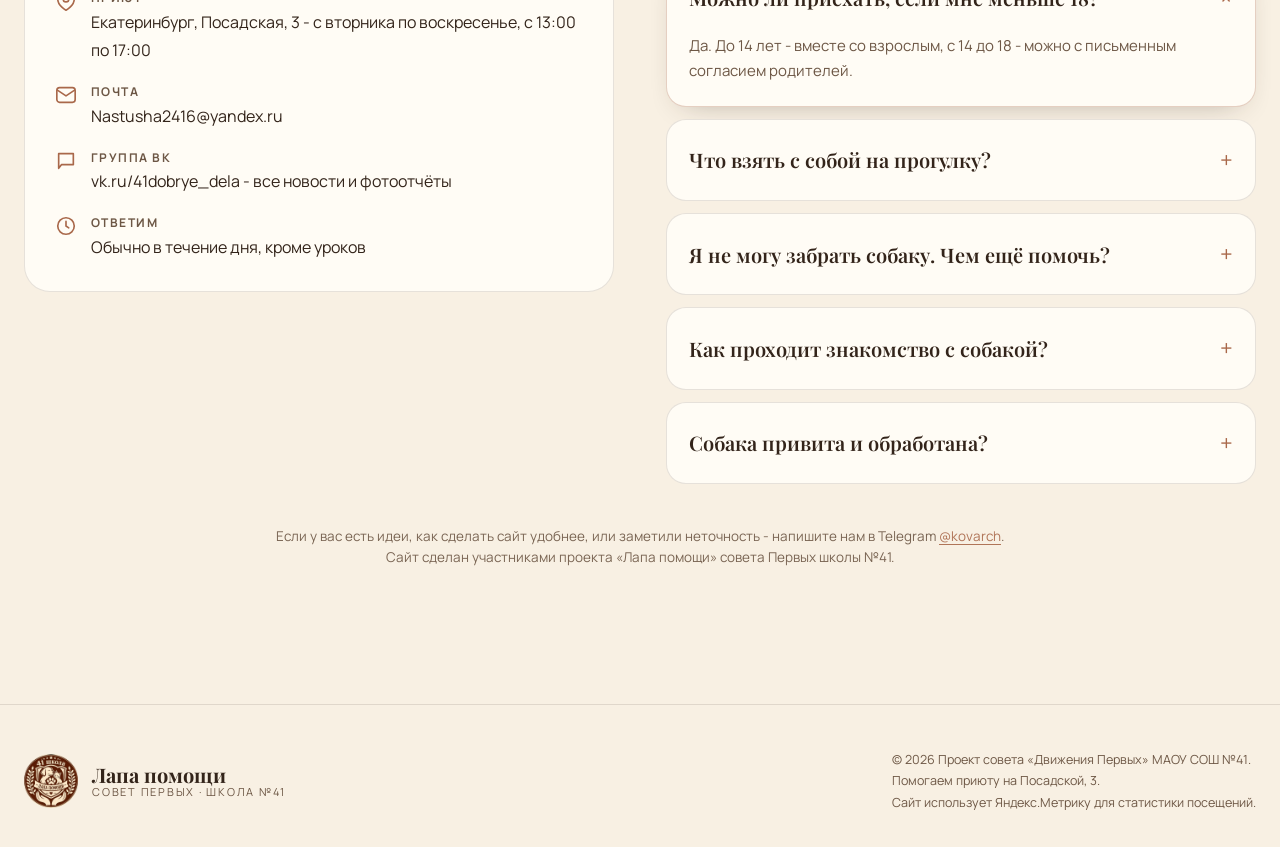
==== commit 295f35b3: "Add files via upload" ====
--- a/index.html
+++ b/index.html
@@ -271,8 +271,8 @@
           <h2>Совет Первых и отряд<br>«Забота в действии»</h2>
           <p>Проект делают ученики школы №41: собирают корм, ездят в приют на Посадской, 3, проводят «Уроки добра» для младших классов и ведут этот сайт.</p>
           <p>Руководители проекта - Гудина Анастасия Игоревна и Шамсутдинова Карина Рустамовна.</p>
-          <a class="btn btn--ghost" href="#contacts">Написать нам</a>
-        </div>
+        </div>
+        <a class="btn btn--ghost team__cta reveal" href="#contacts">Написать нам</a>
       </div>
     </div>
   </section>
--- a/style.css
+++ b/style.css
@@ -750,14 +750,18 @@
 .lessons__photos img { width: 100%; height: 100%; object-fit: cover; border-radius: 20px; box-shadow: var(--shadow-sm); }
 .lessons__photos img:first-child { grid-column: 1 / -1; aspect-ratio: 16 / 10; }
 .lessons__photos img:not(:first-child) { aspect-ratio: 1 / 1; }
-.team { display: grid; grid-template-columns: 0.9fr 1.1fr; gap: clamp(28px, 4vw, 64px); align-items: center; }
+.team { display: grid; grid-template-columns: 0.9fr 1.1fr; grid-template-areas: "text media" "cta media"; gap: clamp(28px, 4vw, 64px); align-items: center; }
+.team__text { grid-area: text; }
+.team__media { grid-area: media; }
+.team__cta { grid-area: cta; justify-self: start; margin-top: 6px; }
 .team__media img { width: 100%; height: auto; aspect-ratio: 4 / 3; object-fit: cover; border-radius: 24px; box-shadow: var(--shadow-md); }
 .team__text h2 { margin: 12px 0 16px; }
 .team__text p { color: var(--ink-soft); margin: 0 0 14px; }
 .team__text .btn { margin-top: 10px; }
 @media (max-width: 900px) {
   .lessons, .team { grid-template-columns: 1fr; }
-  .team__media { order: -1; }
+  .team { grid-template-areas: "text" "media" "cta"; align-items: start; }
+  .team__media { order: 0; }
 }
 
 
